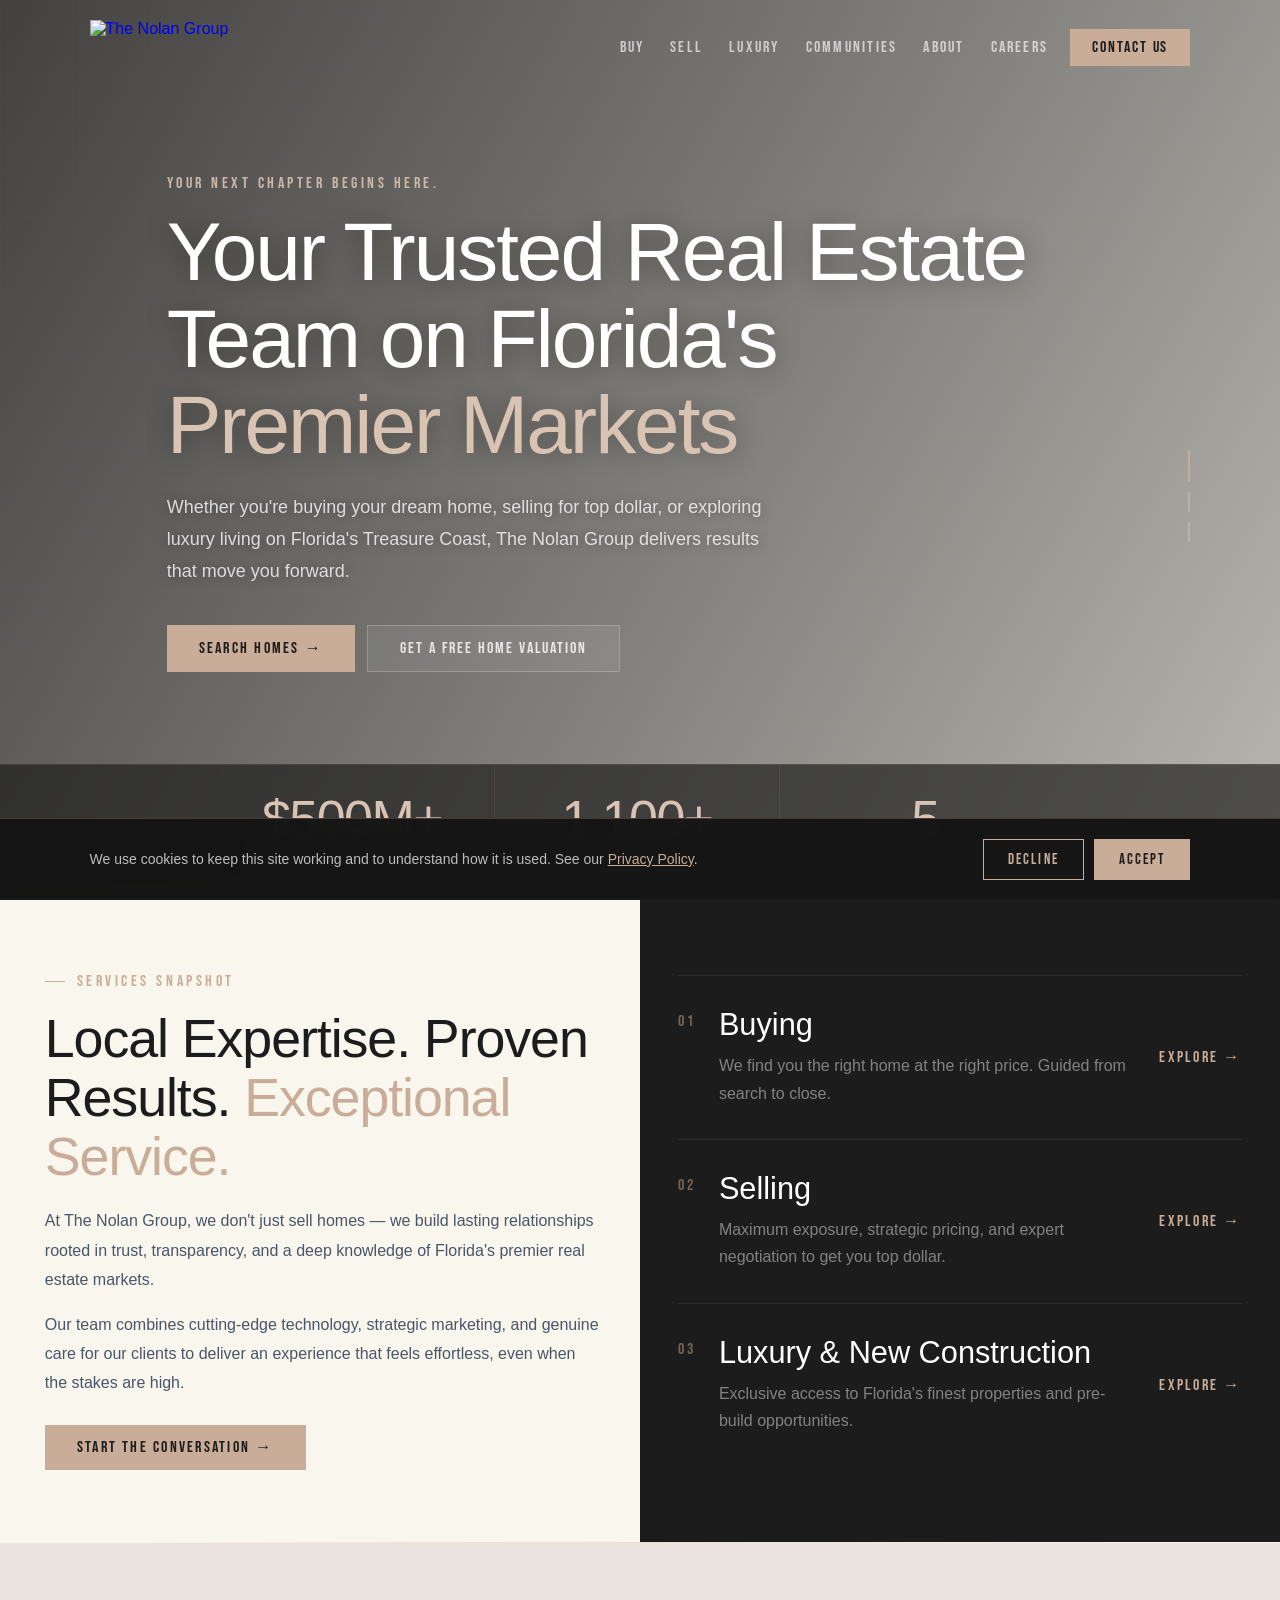
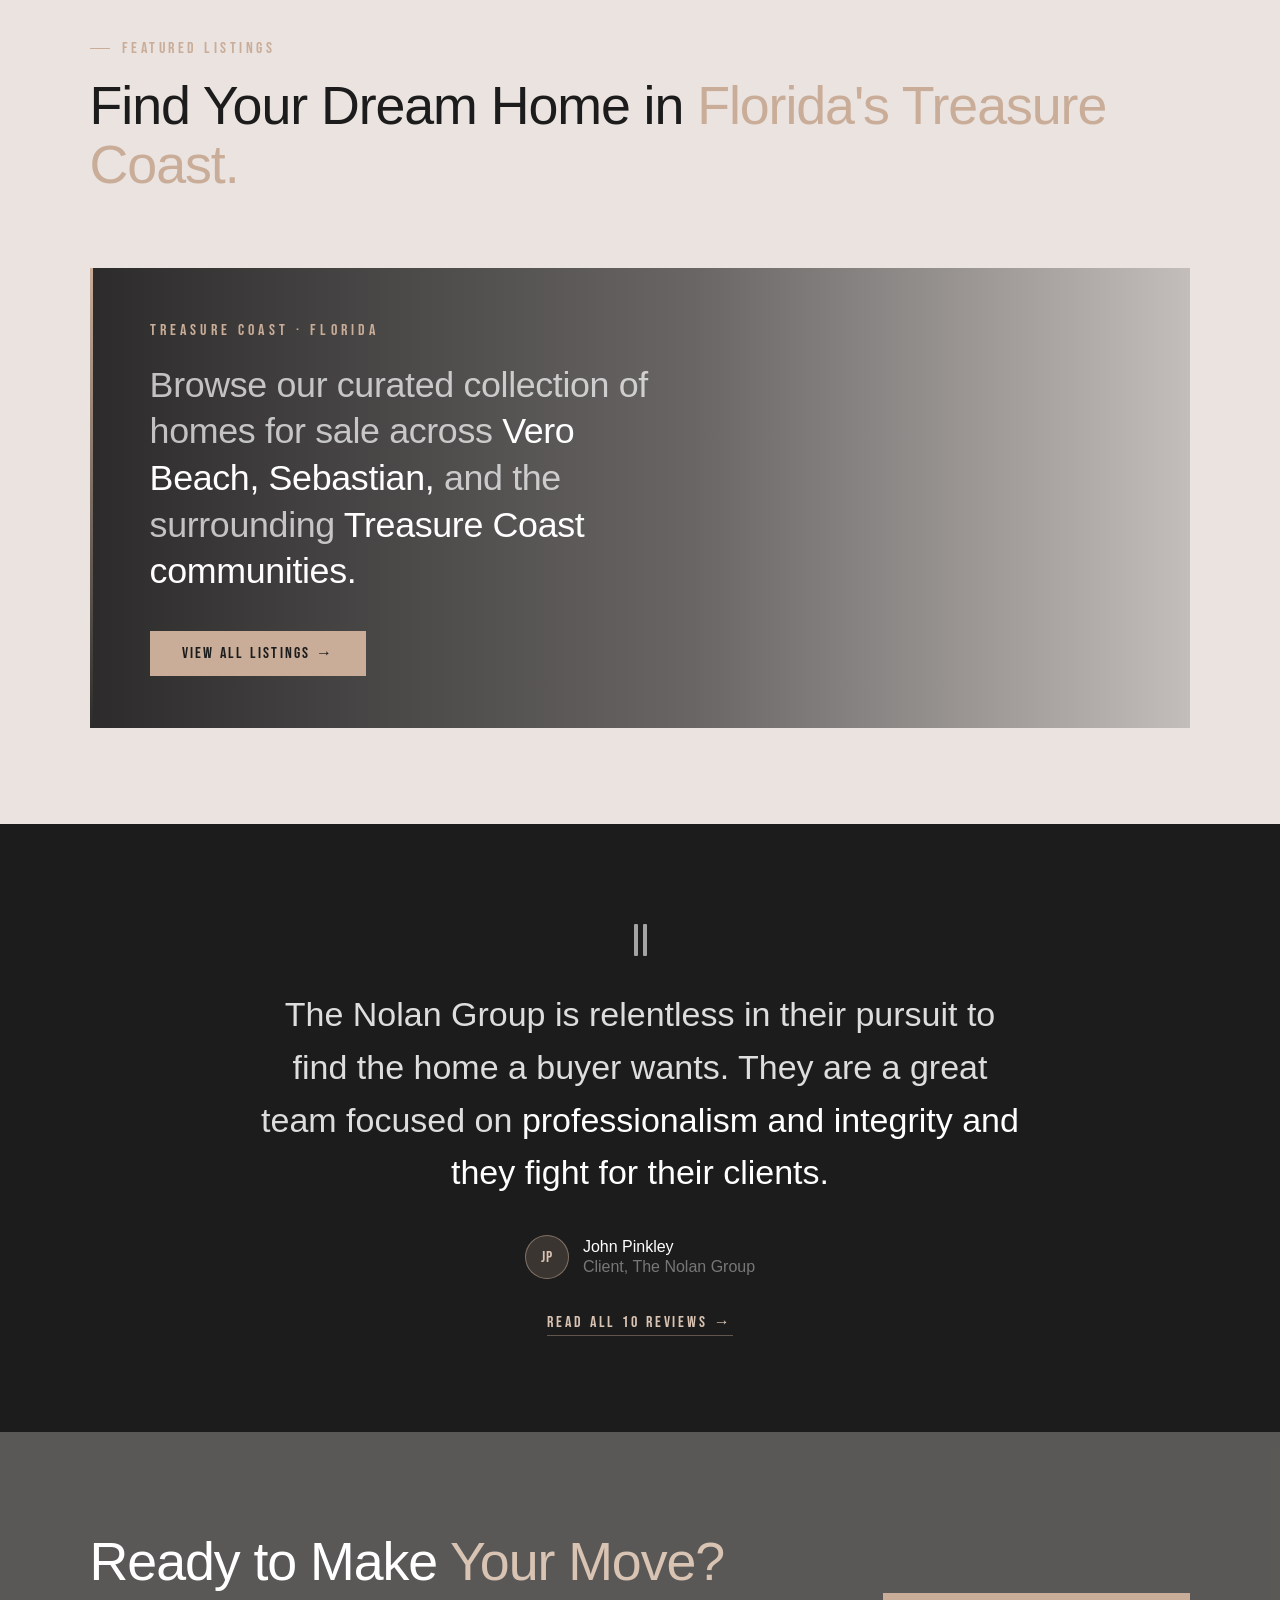
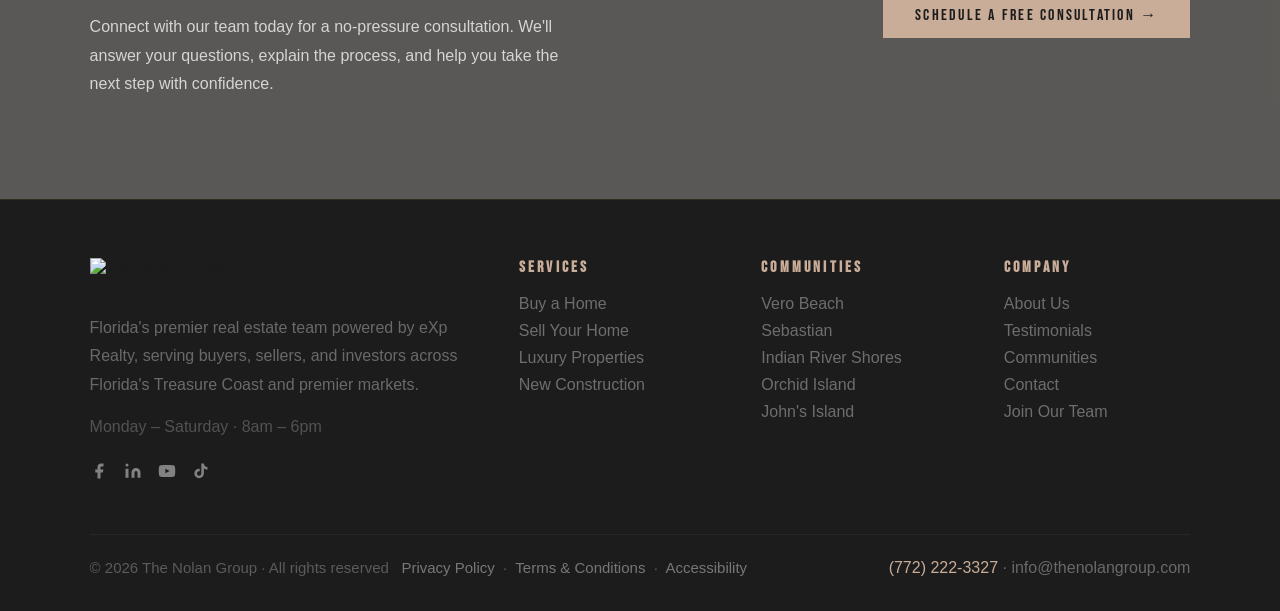
==== index.html @ f4502a7e "Fix website audit findings (TNG_Website_Audit_Fix_List) Implements 15 of the 21 rows in the TNG audi" ====
<!DOCTYPE html>
<html lang="en">
<head>
<meta charset="UTF-8">
<meta name="viewport" content="width=device-width, initial-scale=1.0">
<title>The Nolan Group — Florida's Premier Real Estate Team</title>
<link rel="preconnect" href="https://fonts.googleapis.com">
<link rel="preconnect" href="https://fonts.gstatic.com" crossorigin>
<link href="https://fonts.googleapis.com/css2?family=Bebas+Neue&display=swap" rel="stylesheet">
<style>
@font-face{font-family:'Aeonik Pro';src:url('AeonikPro-Light.woff2') format('woff2'),url('AeonikPro-Light.woff') format('woff');font-weight:300;font-style:normal;font-display:swap}
@font-face{font-family:'Aeonik Pro';src:url('AeonikPro-Regular.woff2') format('woff2'),url('AeonikPro-Regular.woff') format('woff');font-weight:400;font-style:normal;font-display:swap}
@font-face{font-family:'Aeonik Pro';src:url('AeonikPro-Medium.woff2') format('woff2'),url('AeonikPro-Medium.woff') format('woff');font-weight:500;font-style:normal;font-display:swap}
</style>
<style>
*,*::before,*::after{box-sizing:border-box;margin:0;padding:0}
:root{
  --navy:#1c1c1c;--navy-2:#252525;--navy-3:#2e2e2e;
  --gold:#c9ad98;--gold-lt:#d9c3b3;
  --cream:#eae3e0;--off:#f9f6ee;--gold-dark:#7a5c45;
  --mid:#4a5568;--light:#8a96a4;
  --line:rgba(13,27,42,0.09);
}
html{scroll-behavior:smooth}
body{font-family:'Aeonik Pro','Helvetica Neue',Arial,sans-serif;background:var(--off);color:var(--navy);overflow-x:hidden}
em{font-style:normal}

/* ── NAV ── */
nav{position:fixed;top:0;left:0;right:0;z-index:200;display:flex;align-items:center;background:transparent;padding:20px 7%;width:100%;transition:background .4s,backdrop-filter .4s}
nav.scrolled{background:rgba(28,28,28,0.85);backdrop-filter:blur(18px);-webkit-backdrop-filter:blur(18px);border-bottom:0.5px solid rgba(200,164,90,0.1)}
.n-logo{display:flex;align-items:center;margin-right:auto;text-decoration:none;flex-shrink:0}
.n-links{display:flex;gap:2px;margin-right:10px}
.n-links a{color:rgba(255,255,255,0.65);font-size:16px;text-decoration:none;padding:7px 12px;border-radius:0;transition:all .2s;white-space:nowrap;text-transform:uppercase;letter-spacing:.14em;font-family:'Bebas Neue',sans-serif}
.n-links a:hover{color:#fff;background:rgba(255,255,255,0.09)}
.n-btn{background:var(--gold);color:var(--navy);font-family:'Bebas Neue',sans-serif;font-size:16px;letter-spacing:.12em;padding:9px 22px;border-radius:0;text-decoration:none;white-space:nowrap;transition:all .2s}
.n-btn:hover{background:var(--gold-lt);transform:translateY(-1px);box-shadow:0 3px 12px rgba(201,173,152,0.2)}

/* ── HERO ── */
.hero{position:relative;height:100vh;min-height:720px;display:flex;flex-direction:column;justify-content:center;overflow:hidden;padding-bottom:150px}

/* slideshow layers */
.h-slide{position:absolute;inset:0;opacity:0;transition:opacity 1.6s ease;z-index:0}
.h-slide.active{opacity:1;z-index:1}
.h-slide-bg{position:absolute;inset:0;background-size:cover!important;background-position:center!important;transform:scale(1.06);transition:transform 8s ease}
.h-slide.active .h-slide-bg{transform:scale(1)}
.h-slide-overlay{position:absolute;inset:0;background:linear-gradient(120deg,rgba(20,20,20,0.80) 0%,rgba(20,20,20,0.52) 55%,rgba(20,20,20,0.28) 100%)}

/* slide counter */
.h-counter{
  position:absolute;right:7%;top:50%;transform:translateY(-50%);
  z-index:4;display:flex;flex-direction:column;gap:10px;align-items:center;
  animation:fadeUp .9s .6s ease both;
}
.h-counter-dot{width:2px;height:20px;background:rgba(255,255,255,0.2);border-radius:2px;transition:background .4s,height .4s}
.h-counter-dot.active{background:var(--gold);height:32px}

/* progress bar */
.h-progress{position:absolute;bottom:0;left:0;right:0;height:2px;z-index:4;background:rgba(255,255,255,0.06)}
.h-progress-fill{height:100%;background:var(--gold);width:0%;transition:width 6s linear}

.h-grid{position:absolute;inset:0;z-index:3;background-image:linear-gradient(rgba(200,164,90,0.02) 1px,transparent 1px),linear-gradient(90deg,rgba(200,164,90,0.02) 1px,transparent 1px);background-size:72px 72px;pointer-events:none}
.h-content{position:relative;z-index:4;padding:0 7%;max-width:1200px;width:100%;animation:fadeUp .9s ease both}
h1{font-family:'Aeonik Pro','Helvetica Neue',Arial,sans-serif;font-size:clamp(46px,6.5vw,82px);font-weight:300;line-height:1.06;color:#fff;letter-spacing:-.025em;margin-bottom:22px;text-shadow:0 2px 24px rgba(0,0,0,0.35)}
.h-sub{font-size:18px;font-weight:300;line-height:1.78;color:rgba(255,255,255,0.78);max-width:620px;margin-bottom:38px;text-shadow:0 1px 12px rgba(0,0,0,0.4)}
.h-btns{display:flex;gap:12px;flex-wrap:wrap}
.stats{
  position:absolute;bottom:0;left:0;right:0;z-index:4;
  display:flex;justify-content:center;
  background:rgba(28,28,28,0.68);backdrop-filter:blur(20px);-webkit-backdrop-filter:blur(20px);
  border-top:0.5px solid rgba(200,164,90,0.15);
  animation:fadeUp .9s .25s ease both;
}
.stats-inner{display:grid;grid-template-columns:repeat(3,1fr);max-width:860px;width:100%}
.stat{padding:28px 40px;border-right:0.5px solid rgba(200,164,90,0.1);text-align:center}
.stat:last-child{border-right:none}
.stat-n{font-family:'Aeonik Pro','Helvetica Neue',Arial,sans-serif;font-size:52px;font-weight:300;color:var(--gold-lt);line-height:1;margin-bottom:8px;letter-spacing:-.03em}
.stat-l{font-family:'Bebas Neue',sans-serif;font-size:16px;color:rgba(255,255,255,0.4);letter-spacing:.22em;text-transform:uppercase}
.scroll-hint{position:absolute;bottom:115px;left:7%;z-index:4;display:flex;flex-direction:column;align-items:center;gap:8px;animation:fadeUp .9s .5s ease both}
.scroll-hint span{font-size:16px;letter-spacing:.2em;text-transform:uppercase;color:rgba(255,255,255,0.3)}
.s-line{width:1px;height:34px;background:linear-gradient(to bottom,rgba(200,164,90,0.65),transparent);animation:sline 2s ease-in-out infinite}
@keyframes sline{0%,100%{opacity:.3;transform:scaleY(.8)}50%{opacity:1;transform:scaleY(1)}}

/* ── BUTTONS ── */
.btn-g{background:var(--gold);color:var(--navy);font-family:'Bebas Neue',sans-serif;font-size:16px;letter-spacing:.14em;padding:13px 32px;border-radius:0;text-decoration:none;transition:background .35s ease,transform .35s ease,box-shadow .35s ease;display:inline-flex;align-items:center;gap:8px}
.btn-g:hover{background:var(--gold-lt);transform:translateY(-2px);box-shadow:0 6px 20px rgba(201,173,152,0.22)}
.btn-o{background:rgba(255,255,255,0.07);color:rgba(255,255,255,0.82);font-family:'Bebas Neue',sans-serif;font-size:16px;letter-spacing:.12em;padding:13px 32px;border-radius:0;text-decoration:none;border:0.5px solid rgba(255,255,255,0.2);transition:background .35s ease,transform .35s ease,box-shadow .35s ease,border-color .35s ease}
.btn-o:hover{background:rgba(255,255,255,0.12);transform:translateY(-2px);box-shadow:0 4px 16px rgba(0,0,0,0.15);border-color:rgba(255,255,255,0.4)}
.btn-n{background:transparent;color:var(--mid);font-family:'Bebas Neue',sans-serif;font-size:16px;letter-spacing:.1em;padding:13px 28px;border-radius:0;text-decoration:none;border:0.5px solid rgba(13,27,42,0.18);transition:background .35s ease,transform .35s ease,box-shadow .35s ease,color .35s ease,border-color .35s ease}
.btn-n:hover{background:var(--navy);border-color:var(--navy);color:#fff;transform:translateY(-1px);box-shadow:0 4px 14px rgba(28,28,28,0.12)}

/* ── SECTION BASE ── */
section{padding:96px 7%}
.sec-ey{font-family:'Bebas Neue',sans-serif;font-size:16px;letter-spacing:.22em;text-transform:uppercase;color:var(--gold);margin-bottom:18px;display:flex;align-items:center;gap:12px}
.sec-ey::before{content:'';display:block;width:20px;height:1px;background:var(--gold)}
h2{font-family:'Aeonik Pro','Helvetica Neue',Arial,sans-serif;font-size:clamp(32px,4.2vw,56px);font-weight:300;line-height:1.1;color:var(--navy);letter-spacing:-.02em;margin-bottom:22px}
.w2{color:#fff!important}
.dg{height:1px;background:linear-gradient(to right,transparent,rgba(200,164,90,0.3),transparent);margin:0 7%}

/* ── VALUE PROP ── */
.vp{background:var(--off);padding:0;overflow:hidden}
.vp-wrap{max-width:1200px;margin:0 auto;display:grid;grid-template-columns:1fr 1fr;gap:0;align-items:stretch}
.vp-l{padding-right:80px}
.vp-l p{font-size:16px;line-height:1.82;color:var(--mid);margin-bottom:18px}

/* photo values panel */
.values-photo{position:relative;overflow:hidden;min-height:480px}
.values-photo-bg{position:absolute;inset:0;background:url('https://cdn.katalyst-crm.com/t1/cloudinary/55_pkknzk.jpg') center/cover no-repeat}

/* ── HORIZONTAL ACCORDION TABS ── */
.htabs{background:var(--navy);display:flex;flex-direction:column;height:100%}
.htab{border-bottom:0.5px solid rgba(255,255,255,0.08);display:flex;flex-direction:column;flex:1}
.htab:last-child{border-bottom:none}
.htab-header{
  display:flex;align-items:center;gap:18px;
  padding:0 36px;
  position:relative;
  flex:0 0 56px;height:56px;
  background:rgba(255,255,255,0.04);
  border-left:2px solid var(--gold);
}
.htab-num{font-family:'Aeonik Pro','Helvetica Neue',Arial,sans-serif;font-size:16px;font-weight:300;color:var(--gold);letter-spacing:.1em;min-width:22px}
.htab-label{font-family:'Aeonik Pro','Helvetica Neue',Arial,sans-serif;font-size:20px;font-weight:300;color:#fff;flex:1;line-height:1.1}
.htab-body{
  display:grid;grid-template-columns:1fr 1fr;
  flex:1;overflow:hidden;opacity:1;
  min-height:0;
}
.htab-img{position:relative;overflow:hidden;min-height:0}
.htab-img-bg{position:absolute;inset:0;background-size:cover!important;background-position:center!important;transition:transform .5s ease,filter .5s ease;filter:grayscale(100%)}
.htab:hover .htab-img-bg{transform:scale(1.04);filter:grayscale(0%)}
.htab-content{background:var(--navy-2);padding:24px 28px;display:flex;flex-direction:column;justify-content:center;overflow:hidden}
.htab-content p{font-size:16px;line-height:1.75;color:rgba(255,255,255,0.55)}


.svc{background:var(--navy)}
.svc-hd{max-width:1200px;margin:0 auto 48px;padding-top:96px;padding-left:0;padding-right:0}
.svc-tabs{max-width:1200px;margin:0 auto;display:grid;grid-template-columns:repeat(3,1fr);gap:1px;background:rgba(255,255,255,0.05)}
.svc-tab{background:var(--navy);border:none;cursor:pointer;padding:28px 36px;text-align:left;display:flex;align-items:center;gap:20px;position:relative;transition:background .25s}
.svc-tab::after{content:'';position:absolute;bottom:0;left:0;right:0;height:2px;background:var(--gold);transform:scaleX(0);transform-origin:left;transition:transform .35s ease}
.svc-tab.active{background:var(--navy-2)}
.svc-tab.active::after{transform:scaleX(1)}
.svc-tab:hover:not(.active){background:rgba(255,255,255,0.03)}
.svc-tab-n{font-family:'Aeonik Pro','Helvetica Neue',Arial,sans-serif;font-size:36px;font-weight:300;color:rgba(200,164,90,0.2);line-height:1;flex-shrink:0;transition:color .25s}
.svc-tab.active .svc-tab-n{color:rgba(200,164,90,0.55)}
.svc-tab-title{font-family:'Aeonik Pro','Helvetica Neue',Arial,sans-serif;font-size:18px;font-weight:300;color:rgba(255,255,255,0.45);line-height:1.2;transition:color .25s}
.svc-tab.active .svc-tab-title{color:#fff}
.svc-tab:hover:not(.active) .svc-tab-title{color:rgba(255,255,255,0.7)}
.svc-panels{max-width:1200px;margin:0 auto;padding-bottom:96px}
.svc-panel{display:none}
.svc-panel.active{display:grid;grid-template-columns:1fr 1fr}
.svc-panel-img{position:relative;min-height:480px;overflow:hidden}
.svc-img-bg{position:absolute;inset:0;background-size:cover!important;background-position:center!important;background-repeat:no-repeat!important}
.svc-img-bg::after{content:'';position:absolute;inset:0;background:rgba(28,28,28,0.35)}
.svc-panel-body{background:var(--navy-2);padding:60px 52px;display:flex;flex-direction:column;justify-content:center}
.svc-panel-body .sc-n{font-family:'Aeonik Pro','Helvetica Neue',Arial,sans-serif;font-size:72px;font-weight:300;color:rgba(200,164,90,0.08);line-height:1;margin-bottom:20px}
.svc-panel-body h3{font-family:'Aeonik Pro','Helvetica Neue',Arial,sans-serif;font-size:34px;font-weight:300;color:#fff;margin-bottom:18px;letter-spacing:-.01em}
.svc-panel-body p{font-size:16px;line-height:1.78;color:rgba(255,255,255,0.52);margin-bottom:36px;max-width:340px}
.sc-lnk{display:inline-flex;align-items:center;gap:8px;font-family:'Bebas Neue',sans-serif;font-size:16px;letter-spacing:.18em;text-transform:uppercase;color:var(--gold);text-decoration:none;transition:gap .2s}
.sc-lnk:hover{gap:13px;color:var(--gold-lt)}

/* ── LISTINGS ── */
.lst{background:var(--cream)}
.lst-wrap{max-width:1200px;margin:0 auto}
.lst-hd{display:flex;align-items:flex-end;justify-content:space-between;margin-bottom:52px;gap:40px}
.lst-hd p{font-size:16px;color:var(--mid);max-width:400px;line-height:1.75}
.lc-grid{display:grid;grid-template-columns:repeat(3,1fr);gap:20px}
.lc{background:#fff;border:0.5px solid rgba(13,27,42,0.07);overflow:hidden}
.lc-img{height:220px;position:relative;display:flex;align-items:center;justify-content:center}
.lc-bg{position:absolute;inset:0}
.lc-badge{position:absolute;top:14px;left:14px;background:var(--gold);color:var(--navy);font-family:'Bebas Neue',sans-serif;font-size:16px;letter-spacing:.14em;text-transform:uppercase;padding:5px 12px}
.lc-price{font-family:'Aeonik Pro','Helvetica Neue',Arial,sans-serif;font-size:30px;font-weight:400;color:rgba(255,255,255,0.9);z-index:1}
.lc-body{padding:22px}
.lc-body h4{font-size:16px;font-weight:500;color:var(--navy);margin-bottom:5px}
.lc-loc{font-family:'Bebas Neue',sans-serif;font-size:16px;color:var(--light);letter-spacing:.12em;text-transform:uppercase;margin-bottom:14px}
.lc-meta{display:flex;gap:18px;padding-top:14px;border-top:0.5px solid var(--line)}
.lc-meta span{font-size:16px;color:var(--mid)}
.lc-meta strong{display:block;font-size:16px;font-weight:500;color:var(--navy);margin-bottom:2px}

/* ── PROCESS ── */
.proc{background:var(--off)}
.proc-wrap{max-width:1200px;margin:0 auto;display:grid;grid-template-columns:1fr 1.2fr;gap:80px;align-items:start}
.proc-l p{font-size:16px;line-height:1.82;color:var(--mid);margin-bottom:18px}

/* ── ANIMATED STEPS ── */
.steps-visual{position:relative;padding:8px 0}
.sv-track{position:absolute;left:19px;top:28px;bottom:28px;width:2px;background:rgba(200,164,90,0.12);border-radius:2px;overflow:hidden}
.sv-line-fill{width:100%;height:0%;background:linear-gradient(to bottom,var(--gold),var(--gold-lt));border-radius:2px;transition:height 1.2s cubic-bezier(.4,0,.2,1)}
.sv-steps{display:flex;flex-direction:column;gap:0;position:relative;z-index:1}

.sv-step{display:flex;gap:20px;padding:10px 0;opacity:0;transform:translateX(20px);transition:opacity .5s ease,transform .5s ease}
.sv-step.visible{opacity:1;transform:translateX(0)}

.sv-node{position:relative;flex-shrink:0;width:40px;height:40px;display:flex;align-items:center;justify-content:center;margin-top:4px}
.sv-node-ring{position:absolute;inset:0;border-radius:50%;border:1px solid rgba(200,164,90,0.25);transition:border-color .4s,transform .4s}
.sv-step.visible .sv-node-ring{border-color:rgba(200,164,90,0.7);transform:scale(1.08)}
.sv-node-dot{position:absolute;inset:6px;border-radius:50%;background:var(--off);border:1px solid rgba(200,164,90,0.2);transition:background .4s,border-color .4s}
.sv-step.visible .sv-node-dot{background:var(--gold);border-color:var(--gold)}
.sv-node-num{position:relative;z-index:1;font-family:'Bebas Neue',sans-serif;font-size:16px;letter-spacing:.06em;color:var(--mid);transition:color .4s}
.sv-step.visible .sv-node-num{color:#fff}

.sv-card{flex:1;background:#fff;border:0.5px solid var(--line);padding:20px 22px;display:flex;gap:16px;align-items:flex-start;transition:border-color .4s,box-shadow .4s;margin-bottom:10px}
.sv-step.visible .sv-card{border-color:rgba(200,164,90,0.3);box-shadow:0 2px 20px rgba(200,164,90,0.08)}
.sv-icon{flex-shrink:0;margin-top:2px;opacity:0.4;transition:opacity .4s}
.sv-step.visible .sv-icon{opacity:1}
.sv-card-body h4{font-family:'Bebas Neue',sans-serif;font-size:16px;letter-spacing:.1em;color:var(--navy);margin-bottom:6px}
.sv-card-body p{font-size:16px;line-height:1.68;color:var(--mid)}

/* ── SELL SECTION ── */
.sell{background:var(--navy);padding:0;overflow:hidden}
.sell-header{padding:80px 7% 56px;max-width:1200px;margin:0 auto;display:grid;grid-template-columns:1fr 1fr;gap:60px;align-items:end}

/* single image with 5 column overlays */
.sell-panels{
  position:relative;
  height:560px;
  display:grid;
  grid-template-columns:repeat(5,1fr);
}
/* shared background image under all columns */
.sell-bg-img{
  position:absolute;inset:0;
  background:url('https://cdn.katalyst-crm.com/t1/cloudinary/ffd_ci9bug.png') center/cover no-repeat;
  z-index:0;
}
/* vertical dividers between columns */
.sell-panel{
  position:relative;z-index:1;
  border-right:0.5px solid rgba(255,255,255,0.1);
  transition:background .4s;
  cursor:default;
  display:flex;flex-direction:column;justify-content:flex-end;
  padding:36px 28px;
  overflow:hidden;
}
.sell-panel:last-child{border-right:none}
/* dark scrim per column — darkens on hover */
.sell-panel::before{
  content:'';position:absolute;inset:0;
  background:linear-gradient(to top,rgba(18,18,18,0.85) 0%,rgba(18,18,18,0.2) 60%,rgba(18,18,18,0.05) 100%);
  transition:background .4s;z-index:0;
}
.sell-panel:hover::before{
  background:linear-gradient(to top,rgba(18,18,18,0.96) 0%,rgba(18,18,18,0.55) 60%,rgba(18,18,18,0.12) 100%);
}
/* gold bottom line on hover */
.sell-panel::after{
  content:'';position:absolute;bottom:0;left:0;right:0;height:2px;
  background:var(--gold);transform:scaleX(0);transform-origin:left;
  transition:transform .4s ease;z-index:2;
}
.sell-panel:hover::after{transform:scaleX(1)}

.sell-panel-index{display:none}

.sell-panel-body{position:relative;z-index:1}
.sell-panel-num{
  font-family:'Bebas Neue',sans-serif;
  font-size:clamp(56px,7vw,96px);font-weight:400;letter-spacing:0;
  color:rgba(255,255,255,0.1);line-height:1;
  margin-bottom:10px;
  transition:color .35s;
}
.sell-panel:hover .sell-panel-num{color:rgba(200,164,90,0.25)}
.sell-panel-title{
  font-family:'Bebas Neue',sans-serif;
  font-size:clamp(17px,1.6vw,22px);font-weight:400;color:#fff;letter-spacing:.02em;
  line-height:1.15;margin-bottom:0;
  transition:margin .35s;
  text-shadow:0 1px 12px rgba(0,0,0,0.5);
}
.sell-panel:hover .sell-panel-title{margin-bottom:13px}
.sell-panel-desc{
  font-size:16px;line-height:1.65;color:rgba(255,255,255,0.72);letter-spacing:0;
  max-height:0;overflow:hidden;opacity:0;
  transition:max-height .4s ease,opacity .3s ease .08s;
  text-shadow:0 1px 8px rgba(0,0,0,0.4);
}
.sell-panel:hover .sell-panel-desc{max-height:80px;opacity:1}

.sell-valuation{background:var(--gold);padding:56px 7%;display:flex;align-items:center;justify-content:space-between;gap:48px;flex-wrap:wrap;max-width:100%;margin:0}

/* ── LUXURY ── */
.lux{background:var(--cream)}
.lux-wrap{max-width:1200px;margin:0 auto;display:grid;grid-template-columns:1fr 1fr;gap:80px;align-items:center}
.lux-r{padding:46px 42px;background:var(--navy);position:relative;overflow:hidden}
.lux-r::before{content:'';position:absolute;bottom:-60px;right:-60px;width:200px;height:200px;border-radius:50%;border:1px solid rgba(200,164,90,0.09)}
.lux-r h3{font-family:'Aeonik Pro','Helvetica Neue',Arial,sans-serif;font-size:25px;font-weight:300;color:#fff;line-height:1.35;margin-bottom:14px}
.lux-r p{font-size:16px;line-height:1.78;color:rgba(255,255,255,0.48)}

/* ── NEW CONSTRUCTION ── */
.nc{background:var(--navy)}
.nc-wrap{max-width:1200px;margin:0 auto}
.nc-hd{display:grid;grid-template-columns:1fr 1fr;gap:72px;margin-bottom:56px}
.nc-hd p{font-size:16px;line-height:1.82;color:rgba(255,255,255,0.48);align-self:end}
.nc-alert{border:0.5px solid rgba(200,164,90,0.2);padding:34px 38px;position:relative}
.nc-alert::before{content:'◆';position:absolute;top:-10px;left:38px;background:var(--navy);padding:0 10px;color:var(--gold);font-size:16px}
.nc-alert h4{font-family:'Aeonik Pro','Helvetica Neue',Arial,sans-serif;font-size:22px;font-weight:400;color:#fff;margin-bottom:12px}
.nc-alert p{font-size:16px;line-height:1.78;color:rgba(255,255,255,0.48)}

/* ── COMMUNITIES CAROUSEL ── */
.comm{background:var(--cream);padding:96px 0 80px}
.comm-wrap{max-width:1200px;margin:0 auto;padding:0 7%;margin-bottom:52px}
.comm-hd{display:grid;grid-template-columns:1fr 1fr;gap:60px;margin-bottom:0}
.comm-hd p{font-size:16px;line-height:1.82;color:var(--mid);align-self:end}
.comm-carousel-wrap{position:relative;overflow:hidden;padding:0 7%}
.comm-track{display:flex;flex-direction:row;gap:16px;transition:transform .5s cubic-bezier(.4,0,.2,1);will-change:transform}
.comm-card{flex:0 0 calc(50% - 8px);height:140px;overflow:hidden;cursor:pointer;background:#fff;border:0.5px solid rgba(13,27,42,0.07);transition:box-shadow .3s,transform .3s;position:relative;display:grid;grid-template-columns:220px 1fr}
.comm-card:hover{box-shadow:0 6px 32px rgba(13,27,42,0.12);transform:translateY(-3px)}
.comm-card-bg{width:280px;height:100%;flex-shrink:0;position:relative;overflow:hidden}
.comm-card-bg-img{position:absolute;inset:0;background-size:cover!important;background-position:center!important;transition:transform .5s ease}
.comm-card:hover .comm-card-bg-img{transform:scale(1.07)}
.comm-card-body{padding:24px 32px;display:flex;align-items:center;justify-content:space-between;gap:24px;border-left:0.5px solid rgba(13,27,42,0.06)}
.comm-card-meta{flex:1}
.comm-card-num{font-family:'Bebas Neue',sans-serif;font-size:16px;letter-spacing:.2em;color:var(--gold);display:block;margin-bottom:7px}
.comm-card-title{font-family:'Aeonik Pro','Helvetica Neue',Arial,sans-serif;font-size:21px;font-weight:300;color:var(--navy);line-height:1.15;margin-bottom:7px}
.comm-card-desc{font-size:16px;line-height:1.65;color:var(--mid);max-width:460px}
.comm-card-lnk{font-family:'Bebas Neue',sans-serif;font-size:16px;letter-spacing:.18em;text-transform:uppercase;color:var(--navy);text-decoration:none;display:flex;align-items:center;gap:8px;flex-shrink:0;border:0.5px solid rgba(13,27,42,0.18);padding:10px 20px;transition:all .25s;white-space:nowrap}
.comm-card-lnk:hover{background:var(--gold);border-color:var(--gold);color:var(--navy)}
.comm-card::before{content:'';position:absolute;left:0;top:0;bottom:0;width:3px;background:var(--gold);transform:scaleY(0);transform-origin:bottom;transition:transform .35s ease}
.comm-card:hover::before{transform:scaleY(1)}
.comm-nav{display:flex;justify-content:center;gap:12px;margin-top:36px}
.comm-btn{width:44px;height:44px;border-radius:50%;border:0.5px solid rgba(13,27,42,0.18);background:#fff;cursor:pointer;display:flex;align-items:center;justify-content:center;transition:all .2s}
.comm-btn:hover{background:var(--navy);border-color:var(--navy)}
.comm-btn:hover svg path{stroke:#fff}
.comm-btn svg path{stroke:var(--navy);transition:stroke .2s}


/* ── ABOUT / VALUES ── */
.vals{background:var(--cream)}
.vals-wrap{max-width:1200px;margin:0 auto;display:grid;grid-template-columns:1fr 1fr;gap:80px;align-items:start}
.val-list{display:flex;flex-direction:column}
.vi{padding:21px 0;border-bottom:0.5px solid var(--line);display:flex;gap:17px}
.v-dot{width:5px;height:5px;border-radius:50%;background:var(--gold);margin-top:10px;flex-shrink:0}
.vi h4{font-family:'Bebas Neue',sans-serif;font-size:16px;letter-spacing:.08em;color:var(--navy);margin-bottom:6px}
.vi p{font-size:16px;line-height:1.68;color:var(--mid)}
.vals-r{padding-top:52px}
.exp-card{position:relative;overflow:hidden;margin-bottom:20px;min-height:220px;display:flex;align-items:flex-end}
.exp-card-bg{position:absolute;inset:0;background:url('https://cdn.katalyst-crm.com/t1/cloudinary/55_pkknzk.jpg') center/cover no-repeat}
.exp-card-overlay{position:absolute;inset:0;background:linear-gradient(160deg,rgba(28,28,28,0.88) 0%,rgba(28,28,28,0.7) 60%,rgba(28,28,28,0.5) 100%)}
.exp-card-content{position:relative;z-index:2;padding:36px 38px}
.exp-card h3{font-family:'Aeonik Pro','Helvetica Neue',Arial,sans-serif;font-size:18px;font-weight:300;color:#fff;line-height:1.55}
.exp-card p{font-size:16px;line-height:1.78;color:rgba(255,255,255,0.48)}

/* ── TESTIMONIALS ── */
.testi{background:var(--navy);padding:100px 7%;overflow:hidden}
.testi-wrap{max-width:1200px;margin:0 auto}
.testi-top{display:grid;grid-template-columns:1fr 1fr;gap:80px;align-items:end;margin-bottom:72px}
.testi-top-l .sec-ey{color:var(--gold)}
.testi-top-r p{font-size:16px;line-height:1.82;color:rgba(255,255,255,0.45)}

/* slide carousel */
.testi-carousel{position:relative;overflow:hidden}
.testi-slides{display:flex;transition:transform .55s cubic-bezier(.4,0,.2,1)}
.testi-slide{flex:0 0 100%;opacity:0.3;transition:opacity .55s ease}
.testi-slide.active{opacity:1}

/* featured panel */
.testi-featured{position:relative;padding:64px 72px;background:rgba(255,255,255,0.03);border:0.5px solid rgba(200,164,90,0.12)}
.testi-featured::before{
  content:'\201C';
  font-family:'Aeonik Pro','Helvetica Neue',Arial,sans-serif;
  font-size:160px;font-weight:300;line-height:0.7;
  color:var(--gold);opacity:0.15;
  position:absolute;top:40px;left:48px;pointer-events:none;
}
.testi-featured::after{content:'';position:absolute;left:0;top:0;bottom:0;width:3px;background:linear-gradient(to bottom,var(--gold),transparent)}
.testi-featured-quote{font-family:'Aeonik Pro','Helvetica Neue',Arial,sans-serif;font-size:clamp(18px,2.2vw,26px);font-weight:300;color:rgba(255,255,255,0.88);line-height:1.6;margin-bottom:40px;position:relative;z-index:1}
.testi-featured-author{display:flex;align-items:center;gap:16px;position:relative;z-index:1}
.testi-featured-av{width:48px;height:48px;border-radius:50%;background:linear-gradient(135deg,var(--navy-2),var(--navy-3));border:1px solid rgba(200,164,90,0.3);display:flex;align-items:center;justify-content:center;font-family:'Bebas Neue',sans-serif;font-size:16px;color:var(--gold-lt);flex-shrink:0}
.testi-featured-name{font-family:'Aeonik Pro','Helvetica Neue',Arial,sans-serif;font-size:16px;font-weight:500;color:#fff}
.testi-featured-stars{color:var(--gold);font-size:16px;letter-spacing:3px;margin-top:2px}

/* nav */
.tc-nav{display:flex;align-items:center;justify-content:space-between;margin-top:40px}
.tc-nav-arrows{display:flex;gap:12px}
.tc-btn{width:44px;height:44px;border-radius:50%;border:0.5px solid rgba(200,164,90,0.25);background:transparent;cursor:pointer;display:flex;align-items:center;justify-content:center;transition:all .2s;flex-shrink:0}
.tc-btn:hover{background:var(--gold);border-color:var(--gold)}
.tc-btn:hover svg path{stroke:var(--navy)}
.tc-btn svg path{stroke:rgba(255,255,255,0.6);transition:stroke .2s}
.tc-counter{font-family:'Bebas Neue',sans-serif;font-size:16px;letter-spacing:.12em;color:rgba(255,255,255,0.3)}
.tc-counter span{color:var(--gold)}

/* CTA strip */
.testi-cta{margin-top:64px;display:flex;align-items:center;justify-content:space-between;gap:40px;padding-top:52px;border-top:0.5px solid rgba(200,164,90,0.12);flex-wrap:wrap}

/* ── CONTACT ── */
.contact-sec{background:var(--off)}
.contact-wrap{max-width:1200px;margin:0 auto;display:grid;grid-template-columns:1fr 1fr;gap:80px;align-items:start}
.contact-l p{font-size:16px;line-height:1.82;color:var(--mid);margin-bottom:28px}
.c-detail{display:flex;gap:16px;padding:17px 0;border-bottom:0.5px solid var(--line)}
.c-det-lbl{font-family:'Bebas Neue',sans-serif;font-size:16px;letter-spacing:.16em;text-transform:uppercase;color:var(--gold);min-width:76px;padding-top:2px}
.c-det-val{font-size:16px;color:var(--navy);line-height:1.6}
.c-form{background:var(--cream);padding:44px;border:0.5px solid var(--line)}
.c-form h3{font-family:'Aeonik Pro','Helvetica Neue',Arial,sans-serif;font-size:26px;font-weight:300;color:var(--navy);margin-bottom:8px}
.c-form .sp{font-size:16px;color:var(--mid);margin-bottom:28px;line-height:1.6}
.f-row{display:grid;grid-template-columns:1fr 1fr;gap:14px;margin-bottom:14px}
.fg{display:flex;flex-direction:column;gap:6px;margin-bottom:14px}
.fg label{font-family:'Bebas Neue',sans-serif;font-size:16px;letter-spacing:.14em;text-transform:uppercase;color:var(--mid)}
.fg input,.fg select,.fg textarea{background:#fff;border:0.5px solid rgba(13,27,42,0.13);padding:11px 14px;font-size:16px;font-family:'Aeonik Pro','Helvetica Neue',Arial,sans-serif;color:var(--navy);outline:none;transition:border-color .2s;width:100%;resize:none;appearance:none}
.fg input:focus,.fg select:focus,.fg textarea:focus{border-color:var(--gold)}
.f-row .fg{margin-bottom:0}
.f-btn{width:100%;background:var(--gold);color:var(--navy);font-family:'Bebas Neue',sans-serif;font-size:16px;letter-spacing:.1em;padding:14px;border:none;cursor:pointer;transition:background .2s}
.f-btn:hover{background:var(--gold-lt);box-shadow:0 4px 14px rgba(201,173,152,0.2)}

/* ── JOIN TEAM ── */
.join{background:var(--navy);padding:80px 7%}
.join-wrap{max-width:860px;margin:0 auto;text-align:center}
.join-intro{font-size:16px;line-height:1.82;color:rgba(255,255,255,0.5);max-width:640px;margin:0 auto 52px}
.why-grid{display:grid;grid-template-columns:repeat(5,1fr);gap:1px;background:rgba(255,255,255,0.06);margin-bottom:52px}
.why{background:var(--navy);padding:28px 20px;text-align:center;transition:background .2s}
.why:hover{background:var(--navy-2)}
.why-ico{color:var(--gold);font-size:16px;margin-bottom:13px;display:flex;justify-content:center}
.why h4{font-family:'Bebas Neue',sans-serif;font-size:16px;letter-spacing:.1em;color:#fff;margin-bottom:8px;line-height:1.3}
.why p{font-size:16px;line-height:1.6;color:rgba(255,255,255,0.4)}
.team-q{padding:36px 44px;background:rgba(255,255,255,0.04);border:0.5px solid rgba(200,164,90,0.15);border-radius:0;position:relative;overflow:hidden;margin-bottom:40px}
.team-q::before{content:'';position:absolute;top:0;left:0;right:0;height:2px;background:var(--gold)}
.team-q blockquote{font-family:'Aeonik Pro','Helvetica Neue',Arial,sans-serif;font-size:16px;font-weight:300;color:rgba(255,255,255,0.7);line-height:1.7;margin-bottom:14px}
.team-q cite{font-family:'Bebas Neue',sans-serif;font-size:16px;color:var(--gold);letter-spacing:.1em}

/* ── CTA BANNER ── */
.cta-ban{position:relative;padding:100px 7%;overflow:hidden}
.cta-ban video{position:absolute;inset:0;width:100%;height:100%;object-fit:cover;z-index:0}
.cta-ban::before{content:'';position:absolute;inset:0;background:rgba(28,28,28,0.72);z-index:1}
.cta-in{max-width:1200px;margin:0 auto;display:flex;align-items:center;justify-content:space-between;gap:60px;position:relative;z-index:2;flex-wrap:wrap}
.cta-r{flex-shrink:0;display:flex;flex-direction:column;gap:12px;align-items:flex-end}

/* ── FOOTER ── */
footer{background:var(--navy);border-top:0.5px solid rgba(200,164,90,0.13);padding:58px 7% 34px}
.ft{max-width:1200px;margin:0 auto}
.ft-top{display:grid;grid-template-columns:2fr 1fr 1fr 1fr;gap:56px;margin-bottom:50px}
.ft-brand h3{font-family:'Aeonik Pro','Helvetica Neue',Arial,sans-serif;font-size:22px;font-weight:400;color:#fff;margin-bottom:12px}
.ft-brand p{font-size:16px;line-height:1.78;color:rgba(255,255,255,0.34)}
.ft-col h5{font-family:'Bebas Neue',sans-serif;font-size:16px;letter-spacing:.2em;text-transform:uppercase;color:var(--gold);margin-bottom:18px}
.ft-col a{display:block;font-size:16px;color:rgba(255,255,255,0.36);text-decoration:none;margin-bottom:9px;transition:color .2s}
.ft-col a:hover{color:rgba(255,255,255,0.8)}
.ft-bot{border-top:0.5px solid rgba(255,255,255,0.05);padding-top:24px;display:flex;justify-content:space-between;align-items:center}
.ft-bot p{font-size:15px;color:rgba(255,255,255,0.28)}
.ft-contact{font-size:16px;color:rgba(255,255,255,0.34)}
.ft-contact strong{color:var(--gold);font-weight:400}

/* ── REVEAL ANIMATION ── */
.r{opacity:0;transform:translateY(24px);transition:opacity .7s ease,transform .7s ease}
.r.v{opacity:1;transform:translateY(0)}
.d1{transition-delay:.1s}.d2{transition-delay:.2s}.d3{transition-delay:.3s}
.stars{color:var(--gold);font-size:16px;letter-spacing:3px;margin-bottom:4px}
@keyframes fadeUp{from{opacity:0;transform:translateY(22px)}to{opacity:1;transform:translateY(0)}}

/* gold on light backgrounds — use darker shade */
.c-section .sec-ey,
section[style*="background:var(--cream)"] .sec-ey,
section[style*="background:var(--off)"] .sec-ey,
section[style*="background:#fff"] .sec-ey,
section[style*="background:var(--cream)"] .sec-ey,
.nc-benefits .sec-ey,
.c-header-l .sec-ey,
.contact-right .sec-ey,
.vals-wrap .sec-ey { color: var(--gold-dark) !important; }

/* inline gold text on light backgrounds */
.c-section h2 span[style*="color:var(--gold)"],
.contact-right h1 span[style*="color:var(--gold)"],
.c-section p[style*="color:var(--gold)"],
section[style*="background:var(--cream)"] span[style*="color:var(--gold)"],
section[style*="background:var(--cream)"] [style*="color:var(--gold)"],
.why-grid .why-ico,
.nc-benefits-title span[style*="color:var(--gold)"] { color: var(--gold-dark) !important; }

/* ── GLOBAL HOVER ENHANCEMENTS ── */
/* Nav links */
.n-links a{transition:color .25s ease,background .25s ease}

/* Footer links */
.ft-col a{transition:color .25s ease,padding-left .2s ease}
.ft-col a:hover{color:rgba(255,255,255,0.8)!important;padding-left:4px}

/* Listing cards */
.lc{transition:transform .35s ease,box-shadow .35s ease}
.lc:hover{transform:translateY(-6px);box-shadow:0 16px 40px rgba(0,0,0,0.18)}
.lc .lc-bg{transition:transform .6s ease}
.lc:hover .lc-bg{transform:scale(1.04)}

/* Stat numbers */
.stat{transition:transform .3s ease}
.stat:hover{transform:translateY(-3px)}

/* Accordion items */
.nc-acc-header{transition:color .25s ease}

/* Core values grid */
[style*="Integrity"],[style*="Client-Centered"]{transition:background .3s ease}

/* Why boxes */
.why{position:relative}

/* community nav buttons */
.c-btn{transition:background .3s ease,border-color .3s ease,transform .2s ease}
.c-btn:hover{transform:scale(1.08)}

/* Testimonial cards already have hover — ensure smooth */
.t-card{will-change:transform}

/* Section eyebrow */
.sec-ey{transition:letter-spacing .3s ease}

/* ═══════════════════════════════════════
   GLOBAL MOBILE RESPONSIVE — ALL PAGES
   ═══════════════════════════════════════ */
@media (max-width: 768px) {

  /* ── NAV ── */
  nav { padding: 14px 5%; }
  .n-links { display: none; }
  .n-logo img { height: 40px !important; }

  /* ── HERO / PAGE HERO ── */
  .pg-hero { padding: 120px 5% 60px; min-height: 360px; }
  .pg-hero-content h1 { font-size: clamp(28px, 7vw, 42px) !important; }
  .pg-hero-content p { font-size: 15px !important; }
  .hero { padding-bottom: 320px; }
  .h-content { padding: 0 5%; }
  .h-content h1 { font-size: clamp(30px, 8vw, 48px) !important; line-height: 1.15; }
  .h-sub { font-size: 15px !important; }
  .h-btns { flex-direction: column; gap: 10px; }
  .h-btns a { width: 100%; text-align: center; justify-content: center; }

  /* ── STATS BAR ── */
  .stats-inner { flex-direction: column; gap: 24px; padding: 32px 5%; }
  .stat { border: none !important; padding: 0 !important; text-align: center; }
  .stat-n { font-size: 36px !important; }

  /* ── SECTION PADDING ── */
  section { padding-left: 5% !important; padding-right: 5% !important; }
  .testi-wrap, .nc-wrap, .lst-wrap, .vals-wrap, .join-wrap,
  .ft, .cta-in, .contact-wrap { padding-left: 0 !important; padding-right: 0 !important; }

  /* ── 2-COL GRIDS → STACK ── */
  .vals-wrap, .nc-hd, .nc-benefits-wrap, .sell-header,
  .contact-split, .testi-top, .comm-hd,
  [style*="grid-template-columns:1fr 1fr"],
  [style*="grid-template-columns:1fr 2fr"],
  [style*="grid-template-columns:2fr 1fr"] {
    grid-template-columns: 1fr !important;
    display: block !important;
  }

  /* ── 3-COL GRIDS → STACK ── */
  .t-grid, .why-grid, .lc-grid,
  [style*="grid-template-columns:repeat(3"],
  [style*="grid-template-columns:repeat(5"] {
    grid-template-columns: 1fr !important;
  }

  /* ── FOOTER ── */
  .ft-top { grid-template-columns: 1fr !important; gap: 32px; }

  /* ── CTA BANNER ── */
  .cta-in { flex-direction: column; gap: 24px; }
  .cta-r { align-items: flex-start !important; }

  /* ── TESTIMONIALS ── */
  .t-card { min-height: auto !important; }

  /* ── COMMUNITIES CAROUSEL ── */
  .c-carousel { padding: 0 3%; }
  .c-card { flex: 0 0 85% !important; height: 460px !important; }
  .c-nav { padding: 24px 5% 0; }
  .c-header { grid-template-columns: 1fr !important; gap: 20px; margin-bottom: 36px; padding: 0 5%; }

  /* ── LUXURY / BUY listing cards ── */
  .lc { min-width: 0 !important; }
  .lc-img { height: 220px !important; }

  /* ── NC BENEFITS ── */
  .nc-benefits-wrap { flex-direction: column !important; }
  .nc-benefits-title { position: static !important; margin-bottom: 32px; }

  /* ── CONTACT SPLIT ── */
  .contact-split { grid-template-columns: 1fr !important; min-height: auto !important; }
  .contact-img { height: 280px !important; position: relative; }
  .contact-right { padding: 40px 5% !important; }
  .contact-top { grid-template-columns: 1fr !important; display: block !important; }
  .contact-cols { grid-template-columns: 1fr !important; gap: 32px; }

  /* ── SELL PANELS ── */
  .sell-panels { grid-template-columns: 1fr !important; }
  .sell-panel { min-height: 160px !important; }
  .sell-header { max-width: 100% !important; padding: 60px 5% 40px !important; }

  /* ── NEW CONSTRUCTION ── */
  .nc-wrap { padding: 60px 5% !important; }
  .nc-alert { padding: 40px 28px !important; }
  .nc-alert-content { text-align: center; }

  /* ── ABOUT / EXP CARD ── */
  .vals-r { padding-top: 0 !important; }
  .exp-card { min-height: 260px !important; }

  /* ── TEAM CARD (Christopher Nolan) ── */
  [style*="grid-template-columns:1fr 1fr"] > div:first-child { min-height: 300px !important; }

  /* ── JOIN WHY GRID ── */
  .why { padding: 32px 24px !important; }

  /* ── SELL VALUATION STRIP ── */
  .sell-valuation [style*="display:flex"] { flex-direction: column !important; gap: 20px !important; }
  .sell-valuation a { width: 100% !important; text-align: center !important; justify-content: center !important; }

  /* ── GENERAL FLEX → COLUMN ── */
  .testi-cta, [style*="display:flex;align-items:center;justify-content:space-between"] {
    flex-direction: column !important;
    gap: 20px !important;
    align-items: flex-start !important;
  }

  /* ── TYPOGRAPHY SCALE DOWN ── */
  h1 { font-size: clamp(28px, 7vw, 44px) !important; }
  h2 { font-size: clamp(24px, 6vw, 36px) !important; }
  h3 { font-size: clamp(20px, 5vw, 28px) !important; }

  /* ── BUTTONS FULL WIDTH ON MOBILE ── */
  .btn-g, .btn-o, .btn-n { display: block !important; text-align: center !important; width: 100% !important; box-sizing: border-box !important; }

  /* prevent horizontal overflow */
  body { overflow-x: hidden !important; }
  img, video { max-width: 100% !important; }
}

@media (max-width: 480px) {
  .n-logo img { height: 34px !important; }
  .pg-hero { padding: 100px 5% 48px; }
  .c-card { flex: 0 0 92% !important; height: 400px !important; }
  .contact-img { height: 220px !important; }
}

/* ── HAMBURGER MENU ── */
.hamburger{display:none;flex-direction:column;gap:5px;cursor:pointer;padding:4px;z-index:300;background:none;border:none}
.hamburger span{display:block;width:24px;height:1.5px;background:#fff;transition:all .3s ease;transform-origin:center}
.hamburger.open span:nth-child(1){transform:translateY(6.5px) rotate(45deg)}
.hamburger.open span:nth-child(2){opacity:0;transform:scaleX(0)}
.hamburger.open span:nth-child(3){transform:translateY(-6.5px) rotate(-45deg)}
.mobile-menu{display:none;position:fixed;inset:0;background:rgba(20,20,20,0.98);z-index:250;flex-direction:column;align-items:center;justify-content:center;gap:36px;opacity:0;transition:opacity .35s ease}
.mobile-menu.open{display:flex;opacity:1}
.mobile-menu a{font-family:'Bebas Neue',sans-serif;font-size:clamp(28px,6vw,42px);letter-spacing:.14em;color:#fff;text-decoration:none;transition:color .2s}
.mobile-menu a:hover{color:var(--gold)}
.mobile-menu .m-contact-btn{background:var(--gold);color:var(--navy) !important;padding:14px 40px;font-size:18px}
@media (max-width:768px){
  .hamburger{display:flex}
  .n-links{display:none !important}
  .n-btn{display:none !important}
}

@media (max-width: 768px) {
  /* Nav mobile fix */
  nav { flex-wrap: nowrap; justify-content: space-between; }
  .n-logo { flex: 1; }
  .hamburger { margin-left: auto; }

  /* Fix ft-bot privacy links */
  .ft-bot { flex-direction: column; gap: 12px; text-align: center; }
  .ft-bot p { font-size: 13px !important; }

  /* Social icons */
  .ft-brand > div:last-of-type { justify-content: flex-start; }

  /* Fix contact split height */
  .contact-img video { position: absolute; }

  /* NC benefits 2-col → stack */
  .nc-benefits-wrap { grid-template-columns: 1fr !important; gap: 40px; }
  .nc-benefits-title { position: static !important; }

  /* Why grid mobile */
  .why-grid { grid-template-columns: 1fr !important; gap: 1px; }

  /* Sell panels */
  .sell-panels { grid-template-columns: 1fr !important; }

  /* Lux listing grid */
  .lc-grid { grid-template-columns: 1fr !important; }

  /* Page hero text */
  .pg-hero-content h1 { font-size: clamp(26px, 7vw, 40px) !important; }

  /* Testimonial grid */
  .t-grid { grid-template-columns: 1fr !important; gap: 1px; }

  /* Contact cols */
  .contact-cols { grid-template-columns: 1fr !important; }

  /* Join why boxes */
  .why-grid { grid-template-columns: 1fr !important; }
}

/* ════════════════════════════════════════
   COMPREHENSIVE MOBILE FIXES
   ════════════════════════════════════════ */
@media (max-width: 768px) {

  /* ── NAV: hide links, show hamburger only ── */
  .n-links { display: none !important; }
  .n-btn   { display: none !important; }
  .hamburger { display: flex !important; }
  nav { padding: 14px 5% !important; }

  /* ── HERO: 3-line headline ── */
  .h-content h1 {
    font-size: clamp(26px, 7.5vw, 38px) !important;
    line-height: 1.18 !important;
  }
  .h-sub { font-size: 14px !important; max-width: 100% !important; }

  /* ── STATS: single column ── */
  .stats-inner {
    grid-template-columns: 1fr !important;
    display: grid !important;
    gap: 0 !important;
    padding: 0 !important;
  }
  .stat {
    border-right: none !important;
    border-bottom: 0.5px solid rgba(200,164,90,0.1);
    padding: 20px 24px !important;
  }
  .stat:last-child { border-bottom: none; }
  .stat-n { font-size: 36px !important; }

  /* ── SERVICES: stack tabs + explore below content ── */
  .svc-tabs {
    grid-template-columns: 1fr !important;
    gap: 1px;
  }
  .svc-tab {
    padding: 20px 20px !important;
  }
  .svc-panel-body {
    padding: 36px 20px !important;
  }
  .svc-panel-body p { max-width: 100% !important; }
  .sc-lnk {
    display: inline-flex !important;
    margin-top: 8px;
  }

  /* ── FOOTER: copyright + privacy/terms ── */
  .ft-bot {
    flex-direction: column !important;
    gap: 10px !important;
    text-align: center !important;
  }
  .ft-bot p { font-size: 13px !important; }
  .ft-top {
    grid-template-columns: 1fr !important;
    gap: 32px !important;
  }

  /* ── BUY PAGE: process 2-col → stack ── */
  .proc-wrap, .proc-grid,
  [style*="grid-template-columns:1fr 2fr"],
  [style*="grid-template-columns:2fr 1fr"],
  [style*="grid-template-columns:1fr 1fr"] {
    grid-template-columns: 1fr !important;
    display: block !important;
  }
  .proc-l { margin-bottom: 32px; }
  .sv-steps { padding-left: 0 !important; }

  /* ── SELL: panels stack ── */
  .sell-panels {
    grid-template-columns: 1fr !important;
    display: grid !important;
  }
  .sell-panel {
    min-height: 120px !important;
    padding: 24px 20px !important;
  }
  .sell-valuation-inner {
    flex-direction: column !important;
    gap: 20px !important;
    text-align: center;
  }

  /* ── LUXURY: sections stack ── */
  .lux-intro, .lux-grid, .lux-row {
    grid-template-columns: 1fr !important;
    display: block !important;
  }
  .lux-r { min-height: 280px !important; }
  .lux-l, .lux-r { width: 100% !important; }

  /* ── LUXURY LISTINGS ── */
  .lc-grid { grid-template-columns: 1fr !important; }
  .lst-hd  { grid-template-columns: 1fr !important; display: block !important; }
  .lst-hd-l { margin-bottom: 24px; }

  /* ── CONTACT SPLIT → STACK ── */
  .contact-split {
    grid-template-columns: 1fr !important;
    min-height: auto !important;
    display: block !important;
  }
  .contact-img {
    height: 260px !important;
    position: relative !important;
  }
  .contact-img video {
    position: absolute !important;
    inset: 0 !important;
    width: 100% !important;
    height: 100% !important;
    object-fit: cover !important;
  }
  .contact-right {
    padding: 36px 5% !important;
  }
  .contact-top { display: block !important; }
  .contact-heading { font-size: clamp(28px,8vw,42px) !important; }
  .contact-cols { grid-template-columns: 1fr !important; gap: 28px; }

  /* ── JOIN: why boxes stack ── */
  .why-grid { grid-template-columns: 1fr !important; }
  .why { text-align: left !important; }

  /* ── TESTIMONIALS ── */
  .t-grid { grid-template-columns: 1fr !important; }
  .t-card { min-height: auto !important; }

  /* ── NC BENEFITS ── */
  .nc-benefits-wrap {
    grid-template-columns: 1fr !important;
    display: block !important;
  }
  .nc-benefits-title { position: static !important; margin-bottom: 28px; }

  /* ── COMMUNITIES CAROUSEL CARDS ── */
  .c-card { flex: 0 0 88% !important; height: 400px !important; }
  .c-header { display: block !important; padding: 0 5% !important; }

  /* ── ABOUT TEAM CARD ── */
  [style*="grid-template-columns:1fr 1fr"] > div:first-child {
    min-height: 260px !important;
  }

  /* ── PAGE HERO ── */
  .pg-hero { padding: 110px 5% 56px !important; }
  .pg-hero-content h1 { font-size: clamp(26px,7vw,40px) !important; }

  /* ── CTA BANNER ── */
  .cta-in {
    flex-direction: column !important;
    gap: 20px !important;
    padding: 0 5% !important;
  }
  .cta-r { flex-direction: column; gap: 10px; }
  .cta-r a { width: 100%; text-align: center; justify-content: center; }

  /* ── GENERAL BUTTONS FULL WIDTH ── */
  .h-btns { flex-direction: column; gap: 10px; }
  .h-btns a { width: 100% !important; text-align: center !important; justify-content: center !important; }

  /* ── OVERFLOW GUARD ── */
  body { overflow-x: hidden !important; }
  * { max-width: 100%; box-sizing: border-box; }
  img, video { max-width: 100% !important; }
}
</style>
<meta name="description" content="The Nolan Group is Florida's Treasure Coast real estate team. Buy, sell, or explore luxury homes in Vero Beach, Sebastian, and Indian River County.">
<link rel="canonical" href="https://www.thenolangroup.com/">
<meta property="og:type" content="website">
<meta property="og:site_name" content="The Nolan Group">
<meta property="og:locale" content="en_US">
<meta property="og:title" content="The Nolan Group — Florida's Premier Real Estate Team">
<meta property="og:description" content="The Nolan Group is Florida's Treasure Coast real estate team. Buy, sell, or explore luxury homes in Vero Beach, Sebastian, and Indian River County.">
<meta property="og:url" content="https://www.thenolangroup.com/">
<meta property="og:image" content="https://cdn.katalyst-crm.com/t1/cloudinary/55_pkknzk.jpg">
<meta property="og:image:alt" content="The Nolan Group, Treasure Coast real estate">
<meta name="twitter:card" content="summary_large_image">
<meta name="twitter:title" content="The Nolan Group — Florida's Premier Real Estate Team">
<meta name="twitter:description" content="The Nolan Group is Florida's Treasure Coast real estate team. Buy, sell, or explore luxury homes in Vero Beach, Sebastian, and Indian River County.">
<meta name="twitter:image" content="https://cdn.katalyst-crm.com/t1/cloudinary/55_pkknzk.jpg">
<style>
/* Nav/mobile-menu base styles live in <head> so the menu never paints unstyled (audit #2) */
.hamburger{display:none;flex-direction:column;gap:5px;cursor:pointer;padding:4px;z-index:300;background:none;border:none}
.hamburger span{display:block;width:24px;height:1.5px;background:#fff;transition:all .3s ease;transform-origin:center}
.hamburger.open span:nth-child(1){transform:translateY(6.5px) rotate(45deg)}
.hamburger.open span:nth-child(2){opacity:0;transform:scaleX(0)}
.hamburger.open span:nth-child(3){transform:translateY(-6.5px) rotate(-45deg)}
.mobile-menu{display:none;position:fixed;inset:0;background:rgba(20,20,20,0.98);z-index:250;flex-direction:column;align-items:center;justify-content:center;gap:36px;opacity:0;transition:opacity .35s ease}
.mobile-menu.open{display:flex;opacity:1}
.mobile-menu a{font-family:'Bebas Neue',sans-serif;font-size:clamp(28px,6vw,42px);letter-spacing:.14em;color:#fff;text-decoration:none;transition:color .2s}
.mobile-menu a:hover{color:var(--gold)}
.mobile-menu .m-contact-btn{background:var(--gold);color:var(--navy) !important;padding:14px 40px;font-size:18px}
@media (max-width:768px){.hamburger{display:flex}.n-links{display:none !important}.n-btn{display:none !important}}
/* Cookie consent banner (audit #12) */
.ck-ban{position:fixed;left:0;right:0;bottom:0;z-index:400;display:none;background:rgba(20,20,20,0.97);backdrop-filter:blur(12px);border-top:0.5px solid rgba(201,173,152,0.25);padding:20px 7%}
.ck-ban.show{display:flex;flex-wrap:wrap;align-items:center;gap:18px}
.ck-ban p{flex:1 1 340px;font-size:14px;line-height:1.7;color:rgba(255,255,255,0.72);margin:0}
.ck-ban p a{color:var(--gold);text-decoration:underline}
.ck-btns{display:flex;gap:10px;flex-wrap:wrap}
.ck-btns button{font-family:'Bebas Neue',sans-serif;font-size:15px;letter-spacing:.14em;text-transform:uppercase;padding:10px 24px;border:0.5px solid var(--gold);cursor:pointer;border-radius:0;transition:all .2s}
.ck-acc{background:var(--gold);color:var(--navy)}
.ck-acc:hover{background:var(--gold-lt)}
.ck-dec{background:transparent;color:var(--gold)}
.ck-dec:hover{background:rgba(201,173,152,0.12)}
</style>
</head>
<body>

<!-- NAV -->
<nav>
  <a href="#" class="n-logo"><img src="https://cdn.katalyst-crm.com/t1/cloudinary/logonav_hghghu.png" alt="The Nolan Group" style="height:54px;width:auto;display:block"></a>
  <button class="hamburger" id="hamburger" aria-label="Menu"><span></span><span></span><span></span></button>
  <div class="n-links">
    <a href="buy.html">Buy</a>
    <a href="sell.html">Sell</a>
    <a href="luxury.html">Luxury</a>
    <a href="communities.html">Communities</a>
    <a href="about.html">About</a>
    <a href="join.html">Careers</a>
  </div>
  <a href="contact.html" class="n-btn">Contact Us</a>
</nav>

  <!-- Mobile Menu -->
  <div class="mobile-menu" id="mobileMenu">
    <a href="index.html">Home</a>
    <a href="buy.html">Buy</a>
    <a href="sell.html">Sell</a>
    <a href="luxury.html">Luxury</a>
    <a href="communities.html">Communities</a>
    <a href="about.html">About</a>
    <a href="join.html">Careers</a>
    <a href="contact.html" class="m-contact-btn">Contact Us</a>
  </div>

<!-- HERO -->
<section class="hero">

  <!-- slides -->
  <div class="h-slide active">
    <div class="h-slide-bg" style="background:url('https://cdn.katalyst-crm.com/t1/cloudinary/Frame_1707482082_khfk8w.png') center/cover no-repeat"></div>
    <div class="h-slide-overlay"></div>
  </div>
  <div class="h-slide">
    <div class="h-slide-bg" style="background:url('https://cdn.katalyst-crm.com/t1/cloudinary/Frame_1707482081_fubh2j.png') center/cover no-repeat"></div>
    <div class="h-slide-overlay"></div>
  </div>
  <div class="h-slide">
    <div class="h-slide-bg" style="background:url('https://cdn.katalyst-crm.com/t1/cloudinary/kkkjjk_LE_upscale_prime_rohrii.jpg') center/cover no-repeat"></div>
    <div class="h-slide-overlay"></div>
  </div>

  <!-- grid texture -->
  <div class="h-grid"></div>

  <!-- slide counter dots -->
  <div class="h-counter" id="hCounter">
    <div class="h-counter-dot active"></div>
    <div class="h-counter-dot"></div>
    <div class="h-counter-dot"></div>
  </div>

  <!-- scroll hint -->

  <!-- main content -->
  <div class="h-content">
    <p style="font-family:'Bebas Neue',sans-serif;font-size:16px;letter-spacing:.22em;text-transform:uppercase;color:var(--gold-lt);margin-bottom:16px;opacity:0.9">Your next chapter begins here.</p>
    <h1>Your Trusted Real Estate<br>Team on Florida's<br><span style="color:var(--gold-lt)">Premier Markets</span></h1>
    <p class="h-sub">Whether you're buying your dream home, selling for top dollar, or exploring luxury living on Florida's Treasure Coast, The Nolan Group delivers results that move you forward.</p>
    <div class="h-btns">
      <a href="contact.html" class="btn-g">Search Homes →</a>
      <a href="contact.html" class="btn-o">Get a Free Home Valuation</a>
    </div>
  </div>

  <!-- stats bar -->
  <div class="stats">
    <div class="stats-inner">
      <div class="stat"><div class="stat-n" data-target="500" data-prefix="$" data-suffix="M+">$500M+</div><div class="stat-l">In Closed Sales Volume</div></div>
      <div class="stat"><div class="stat-n" data-target="1100" data-suffix="+">1100+</div><div class="stat-l">Families Helped</div></div>
      <div class="stat"><div class="stat-n" data-target="5" data-suffix="">5</div><div class="stat-l" style="white-space:nowrap;min-width:160px">Rated — Google &amp; Zillow</div></div>
    </div>
  </div>

  <!-- progress bar -->
  <div class="h-progress"><div class="h-progress-fill" id="hProgressFill"></div></div>

</section>

<!-- VALUE PROP + SERVICES -->
<section class="vp" id="about" style="padding:0;overflow:hidden">
  <div style="display:grid;grid-template-columns:1fr 1fr;align-items:stretch;min-height:520px">

    <!-- LEFT: text -->
    <div class="vp-l" style="padding:72px 6% 72px 7%;background:var(--off);display:flex;flex-direction:column;justify-content:center">
      <div class="sec-ey r" style="margin-bottom:18px">Services Snapshot</div>
      <h2 class="r d1" style="margin-bottom:20px">Local Expertise. Proven Results. <span style="color:var(--gold)">Exceptional Service.</span></h2>
      <p class="r d1" style="font-size:16px;line-height:1.82;color:var(--mid);margin-bottom:16px">At The Nolan Group, we don't just sell homes — we build lasting relationships rooted in trust, transparency, and a deep knowledge of Florida's premier real estate markets.</p>
      <p class="r d2" style="font-size:16px;line-height:1.82;color:var(--mid);margin-bottom:28px">Our team combines cutting-edge technology, strategic marketing, and genuine care for our clients to deliver an experience that feels effortless, even when the stakes are high.</p>
      <a href="contact.html" class="btn-g r d2" style="display:inline-flex;align-self:flex-start">Start the Conversation →</a>
    </div>

    <!-- RIGHT: services — no images, pure typography -->
    <div style="background:var(--navy);display:flex;flex-direction:column;justify-content:center;padding:72px 6%">

      <div style="border-top:0.5px solid rgba(255,255,255,0.08)">

        <!-- 01 Buying -->
        <div style="border-bottom:0.5px solid rgba(255,255,255,0.08);padding:32px 0;display:grid;grid-template-columns:auto 1fr auto;gap:24px;align-items:center;transition:opacity .2s" onmouseover="this.style.opacity='.85'" onmouseout="this.style.opacity='1'">
          <span style="font-family:'Bebas Neue',sans-serif;font-size:16px;letter-spacing:.14em;color:var(--gold);opacity:0.5;align-self:start;padding-top:4px">01</span>
          <div>
            <h3 style="font-family:'Aeonik Pro','Helvetica Neue',Arial,sans-serif;font-size:clamp(22px,2.4vw,32px);font-weight:300;color:#fff;margin-bottom:10px;line-height:1.1">Buying</h3>
            <p style="font-size:16px;line-height:1.72;color:rgba(255,255,255,0.45)">We find you the right home at the right price. Guided from search to close.</p>
          </div>
          <a href="buy.html" style="font-family:'Bebas Neue',sans-serif;font-size:16px;letter-spacing:.14em;color:var(--gold);text-decoration:none;white-space:nowrap;transition:letter-spacing .2s" onmouseover="this.style.letterSpacing='.2em'" onmouseout="this.style.letterSpacing='.14em'">Explore →</a>
        </div>

        <!-- 02 Selling -->
        <div style="border-bottom:0.5px solid rgba(255,255,255,0.08);padding:32px 0;display:grid;grid-template-columns:auto 1fr auto;gap:24px;align-items:center;transition:opacity .2s" onmouseover="this.style.opacity='.85'" onmouseout="this.style.opacity='1'">
          <span style="font-family:'Bebas Neue',sans-serif;font-size:16px;letter-spacing:.14em;color:var(--gold);opacity:0.5;align-self:start;padding-top:4px">02</span>
          <div>
            <h3 style="font-family:'Aeonik Pro','Helvetica Neue',Arial,sans-serif;font-size:clamp(22px,2.4vw,32px);font-weight:300;color:#fff;margin-bottom:10px;line-height:1.1">Selling</h3>
            <p style="font-size:16px;line-height:1.72;color:rgba(255,255,255,0.45)">Maximum exposure, strategic pricing, and expert negotiation to get you top dollar.</p>
          </div>
          <a href="sell.html" style="font-family:'Bebas Neue',sans-serif;font-size:16px;letter-spacing:.14em;color:var(--gold);text-decoration:none;white-space:nowrap;transition:letter-spacing .2s" onmouseover="this.style.letterSpacing='.2em'" onmouseout="this.style.letterSpacing='.14em'">Explore →</a>
        </div>

        <!-- 03 Luxury & New Construction -->
        <div style="padding:32px 0;display:grid;grid-template-columns:auto 1fr auto;gap:24px;align-items:center;transition:opacity .2s" onmouseover="this.style.opacity='.85'" onmouseout="this.style.opacity='1'">
          <span style="font-family:'Bebas Neue',sans-serif;font-size:16px;letter-spacing:.14em;color:var(--gold);opacity:0.5;align-self:start;padding-top:4px">03</span>
          <div>
            <h3 style="font-family:'Aeonik Pro','Helvetica Neue',Arial,sans-serif;font-size:clamp(22px,2.4vw,32px);font-weight:300;color:#fff;margin-bottom:10px;line-height:1.1">Luxury &amp; New Construction</h3>
            <p style="font-size:16px;line-height:1.72;color:rgba(255,255,255,0.45)">Exclusive access to Florida's finest properties and pre-build opportunities.</p>
          </div>
          <a href="luxury.html" style="font-family:'Bebas Neue',sans-serif;font-size:16px;letter-spacing:.14em;color:var(--gold);text-decoration:none;white-space:nowrap;transition:letter-spacing .2s" onmouseover="this.style.letterSpacing='.2em'" onmouseout="this.style.letterSpacing='.14em'">Explore →</a>
        </div>

      </div>
    </div>

  </div>
</section>

<div class="dg"></div>

<!-- FEATURED LISTINGS -->
<section class="lst" id="listings" style="padding:96px 7%">
  <div class="lst-wrap">
    <div class="lst-hd">
      <div>
        <div class="sec-ey r">Featured Listings</div>
        <h2 class="r d1">Find Your Dream Home in <span style="color:var(--gold)">Florida's Treasure Coast.</span></h2>
      </div>
    </div>

    <!-- Single full-width card with video background -->
    <div class="r d1" id="lstCard" style="position:relative;width:100%;height:460px;overflow:hidden">
      <!-- video background -->
      <video autoplay muted loop playsinline style="position:absolute;inset:0;width:100%;height:100%;object-fit:cover;z-index:0">
        <source src="https://cdn.katalyst-crm.com/t1/cloudinary/veo-3.1-fast-generate-001_slowly_zoom_in_but_not_too_close_and_make_the_trees_leaves_are_waving_make_it_ci-0_n14yzt.mp4" type="video/mp4">
      </video>
      <!-- gradient overlay -->
      <div style="position:absolute;inset:0;background:linear-gradient(to right,rgba(18,18,18,0.88) 0%,rgba(18,18,18,0.6) 55%,rgba(18,18,18,0.18) 100%);z-index:1"></div>
      <!-- text + button -->
      <div style="position:absolute;inset:0;display:flex;flex-direction:column;justify-content:center;padding:0 60px;max-width:660px;gap:0;z-index:2">
        <p style="font-family:'Bebas Neue',sans-serif;font-size:16px;letter-spacing:.26em;text-transform:uppercase;color:var(--gold);margin-bottom:22px">Treasure Coast · Florida</p>
        <h3 style="font-family:'Aeonik Pro','Helvetica Neue',Arial,sans-serif;font-size:clamp(22px,2.8vw,36px);font-weight:300;color:#fff;line-height:1.3;margin-bottom:36px;letter-spacing:-.01em"><span style="opacity:0.7">Browse our curated collection of homes for sale across </span>Vero Beach, Sebastian, <span style="opacity:0.7">and the surrounding </span>Treasure Coast communities.</h3>
        <div><a href="contact.html" class="btn-g">View All Listings →</a></div>
      </div>
      <!-- gold left accent -->
      <div style="position:absolute;left:0;top:0;bottom:0;width:3px;background:linear-gradient(to bottom,var(--gold),transparent);z-index:2"></div>
    </div>

  </div>
</section>

<!-- TESTIMONIAL TEASER -->
<section style="background:#1c1c1c;padding:100px 7%;display:flex;align-items:center;justify-content:center">
  <div class="r" style="max-width:760px;width:100%;text-align:center">

    <!-- double-bar quote mark -->
    <div style="display:flex;justify-content:center;gap:5px;margin-bottom:32px">
      <div style="width:4px;height:32px;background:rgba(255,255,255,0.6);border-radius:1px"></div>
      <div style="width:4px;height:32px;background:rgba(255,255,255,0.6);border-radius:1px"></div>
    </div>

    <p id="tqQuote" style="font-family:'Aeonik Pro','Helvetica Neue',Arial,sans-serif;font-size:clamp(22px,3vw,34px);font-weight:300;color:rgba(255,255,255,0.85);line-height:1.55;margin-bottom:36px">
      The Nolan Group is relentless in their pursuit to find the home a buyer wants. They are a great team focused on <strong style="font-weight:500;color:#fff">professionalism and integrity and they fight for their clients.</strong>
    </p>

    <!-- author (audit #18: stock headshot removed; audit #21: rotates 3 reviews) -->
    <div style="display:flex;align-items:center;justify-content:center;gap:14px" class="r d1">
      <div id="tqInit" aria-hidden="true" style="width:44px;height:44px;border-radius:50%;flex-shrink:0;display:flex;align-items:center;justify-content:center;background:rgba(201,173,152,0.18);border:0.5px solid rgba(201,173,152,0.5);font-family:'Bebas Neue',sans-serif;font-size:16px;letter-spacing:.08em;color:var(--gold-lt)">JP</div>
      <div style="text-align:left">
        <div id="tqName" style="font-family:'Aeonik Pro','Helvetica Neue',Arial,sans-serif;font-size:16px;font-weight:500;color:#fff;margin-bottom:2px">John Pinkley</div>
        <div style="font-family:'Aeonik Pro','Helvetica Neue',Arial,sans-serif;font-size:16px;color:rgba(255,255,255,0.4)">Client, The Nolan Group</div>
      </div>
    </div>
    <div style="margin-top:34px"><a href="testimonials.html" style="font-family:'Bebas Neue',sans-serif;font-size:16px;letter-spacing:.18em;text-transform:uppercase;color:var(--gold-lt);text-decoration:none;border-bottom:0.5px solid rgba(201,173,152,0.4);padding-bottom:3px">Read all 10 reviews &rarr;</a></div>
    <script>
    (function(){
      var q=document.getElementById('tqQuote'),n=document.getElementById('tqName'),v=document.getElementById('tqInit');
      if(!q||!n||!v)return;
      var R=[
        {q:'The Nolan Group is relentless in their pursuit to find the home a buyer wants. They are a great team focused on <strong style="font-weight:500;color:#fff">professionalism and integrity and they fight for their clients.</strong>',n:'John Pinkley',i:'JP'},
        {q:'Every time we\u2019ve worked with Chris and his team, it\u2019s been an excellent experience. Whether buying or selling, they always managed to <strong style="font-weight:500;color:#fff">take the stress off of us.</strong>',n:'Amethyst Cunningham',i:'AC'},
        {q:'I\u2019ve used Christopher Nolan and The Nolan Group for three real estate transactions and would highly recommend them. Chris and his team <strong style="font-weight:500;color:#fff">went above and beyond.</strong>',n:'Karen Blue',i:'KB'}
      ];
      var idx=0;
      setInterval(function(){
        idx=(idx+1)%R.length;
        q.style.transition=n.style.transition=v.style.transition='opacity .4s';
        q.style.opacity=n.style.opacity=v.style.opacity='0';
        setTimeout(function(){
          q.innerHTML=R[idx].q;n.textContent=R[idx].n;v.textContent=R[idx].i;
          q.style.opacity=n.style.opacity=v.style.opacity='1';
        },400);
      },7000);
    })();
    </script>

  </div>
</section>

<!-- BOTTOM CTA BANNER -->
<section class="cta-ban">
  <video autoplay muted loop playsinline>
    <source src="https://cdn.katalyst-crm.com/t1/cloudinary/5998943_House_Home_3840x2160_ieehpz.mp4" type="video/mp4">
  </video>
  <div class="cta-in">
    <div>
      <h2 class="r w2">Ready to Make <span style="color:var(--gold-lt)">Your Move?</span></h2>
      <p style="font-size:16px;color:rgba(255,255,255,0.75);max-width:480px;line-height:1.78" class="r d1">Connect with our team today for a no-pressure consultation. We'll answer your questions, explain the process, and help you take the next step with confidence.</p>
    </div>
    <div class="cta-r r d2">
      <a href="contact.html" class="btn-g">Schedule a Free Consultation →</a>
    </div>
  </div>
</section>
<!-- FOOTER -->
<footer>
  <div class="ft">
    <div class="ft-top">
      <div class="ft-brand">
        <img src="https://cdn.katalyst-crm.com/t1/cloudinary/logonav_hghghu.png" alt="The Nolan Group" style="height:40px;width:auto;display:block;margin-bottom:16px">
        <p>Florida's premier real estate team powered by eXp Realty, serving buyers, sellers, and investors across Florida's Treasure Coast and premier markets.</p>
        <p style="margin-top:14px;font-size:16px;color:rgba(255,255,255,0.24)">Monday – Saturday · 8am – 6pm</p>
      
        <!-- Social Media -->
        <div style="display:flex;gap:16px;margin-top:20px;align-items:center">
          <a href="https://www.facebook.com/TheNolanGroupofExp" target="_blank" rel="noopener" aria-label="Facebook" style="color:rgba(255,255,255,0.45);transition:color .2s" onmouseover="this.style.color='var(--gold)'" onmouseout="this.style.color='rgba(255,255,255,0.45)'">
            <svg width="18" height="18" viewBox="0 0 24 24" fill="currentColor"><path d="M18 2h-3a5 5 0 00-5 5v3H7v4h3v8h4v-8h3l1-4h-4V7a1 1 0 011-1h3z"/></svg>
          </a>
          <a href="https://www.linkedin.com/company/79716846/" target="_blank" rel="noopener" aria-label="LinkedIn" style="color:rgba(255,255,255,0.45);transition:color .2s" onmouseover="this.style.color='var(--gold)'" onmouseout="this.style.color='rgba(255,255,255,0.45)'">
            <svg width="18" height="18" viewBox="0 0 24 24" fill="currentColor"><path d="M16 8a6 6 0 016 6v7h-4v-7a2 2 0 00-2-2 2 2 0 00-2 2v7h-4v-7a6 6 0 016-6zM2 9h4v12H2z"/><circle cx="4" cy="4" r="2"/></svg>
          </a>
          <a href="https://www.youtube.com/channel/UCq33WSjtlPEU6whB3o1G2qA" target="_blank" rel="noopener" aria-label="YouTube" style="color:rgba(255,255,255,0.45);transition:color .2s" onmouseover="this.style.color='var(--gold)'" onmouseout="this.style.color='rgba(255,255,255,0.45)'">
            <svg width="18" height="18" viewBox="0 0 24 24" fill="currentColor"><path d="M22.54 6.42a2.78 2.78 0 00-1.95-1.96C18.88 4 12 4 12 4s-6.88 0-8.59.46A2.78 2.78 0 001.46 6.42 29 29 0 001 12a29 29 0 00.46 5.58 2.78 2.78 0 001.95 1.96C5.12 20 12 20 12 20s6.88 0 8.59-.46a2.78 2.78 0 001.95-1.96A29 29 0 0023 12a29 29 0 00-.46-5.58z"/><polygon points="9.75 15.02 15.5 12 9.75 8.98 9.75 15.02" fill="#1c1c1c"/></svg>
          </a>
          <a href="https://www.tiktok.com/@usarealtorchris" target="_blank" rel="noopener" aria-label="TikTok" style="color:rgba(255,255,255,0.45);transition:color .2s" onmouseover="this.style.color='var(--gold)'" onmouseout="this.style.color='rgba(255,255,255,0.45)'">
            <svg width="18" height="18" viewBox="0 0 24 24" fill="currentColor"><path d="M19.59 6.69a4.83 4.83 0 01-3.77-4.25V2h-3.45v13.67a2.89 2.89 0 01-2.88 2.5 2.89 2.89 0 01-2.89-2.89 2.89 2.89 0 012.89-2.89c.28 0 .54.04.79.1V9.01a6.33 6.33 0 00-.79-.05 6.34 6.34 0 00-6.34 6.34 6.34 6.34 0 006.34 6.34 6.34 6.34 0 006.33-6.34V8.69a8.18 8.18 0 004.78 1.52V6.76a4.85 4.85 0 01-1.01-.07z"/></svg>
          </a>
        </div>
      </div>
      <div class="ft-col">
        <h5>Services</h5>
        <a href="buy.html">Buy a Home</a>
        <a href="sell.html">Sell Your Home</a>
        <a href="luxury.html">Luxury Properties</a>
        <a href="new-construction.html">New Construction</a>
      </div>
      <div class="ft-col">
        <h5>Communities</h5>
        <a href="communities.html#vero-beach">Vero Beach</a>
        <a href="communities.html#sebastian">Sebastian</a>
        <a href="communities.html#indian-river-shores">Indian River Shores</a>
        <a href="communities.html#orchid-island">Orchid Island</a>
        <a href="communities.html#johns-island">John's Island</a>
      </div>
      <div class="ft-col">
        <h5>Company</h5>
        <a href="about.html">About Us</a>
        <a href="testimonials.html">Testimonials</a>
        <a href="communities.html">Communities</a>
        <a href="contact.html">Contact</a>
        <a href="join.html">Join Our Team</a>
      </div>
    </div>
    <div class="ft-bot">
      <p>© <span class="yr">2026</span> The Nolan Group · All rights reserved &nbsp;&nbsp;<a href="privacy.html" style="color:rgba(255,255,255,0.4);text-decoration:none" onmouseover="this.style.color='var(--gold)'" onmouseout="this.style.color='rgba(255,255,255,0.4)'">Privacy Policy</a> &nbsp;·&nbsp; <a href="terms.html" style="color:rgba(255,255,255,0.4);text-decoration:none" onmouseover="this.style.color='var(--gold)'" onmouseout="this.style.color='rgba(255,255,255,0.4)'">Terms &amp; Conditions</a> &nbsp;·&nbsp; <a href="accessibility.html" style="color:rgba(255,255,255,0.4);text-decoration:none" onmouseover="this.style.color='var(--gold)'" onmouseout="this.style.color='rgba(255,255,255,0.4)'">Accessibility</a></p>
      <div class="ft-contact"><strong><a href="tel:7722223327" style="color:inherit;text-decoration:none">(772) 222-3327</a></strong> · info@thenolangroup.com</div>
    </div>
  </div>
</footer>

<script>
// Counter animation
(function(){
  const counters = document.querySelectorAll('.stat-n[data-target]');
  if(!counters.length) return;
  let fired = false;

  function animateCounters(){
    if(fired) return;
    const statsEl = document.querySelector('.stats');
    if(!statsEl) return;
    const rect = statsEl.getBoundingClientRect();
    if(rect.top > window.innerHeight) return;
    fired = true;

    counters.forEach(el => {
      const target = parseInt(el.dataset.target, 10);
      const prefix = el.dataset.prefix || '';
      const suffix = el.dataset.suffix || '';
      const duration = 1800;
      const steps = 60;
      const increment = target / steps;
      let current = 0;
      let step = 0;

      // easeOutQuart
      function ease(t){ return 1 - Math.pow(1 - t, 4); }

      const timer = setInterval(() => {
        step++;
        const progress = ease(step / steps);
        current = Math.round(progress * target);
        el.textContent = prefix + current.toLocaleString() + suffix;
        if(step >= steps){
          el.textContent = prefix + target.toLocaleString() + suffix;
          clearInterval(timer);
        }
      }, duration / steps);
    });
  }

  window.addEventListener('scroll', animateCounters, {passive:true});
  // also try on page load (if stats already visible)
  setTimeout(animateCounters, 800);
})();

// Nav: add .scrolled class on scroll
window.addEventListener('scroll', () => {
  document.querySelector('nav').classList.toggle('scrolled', window.scrollY > 60);
}, {passive:true});

// Hero slideshow
(function(){
  const slides  = document.querySelectorAll('.h-slide');
  const dots    = document.querySelectorAll('.h-counter-dot');
  const fill    = document.getElementById('hProgressFill');
  if(!slides.length) return;

  let cur = 0;
  const DURATION = 6000;
  let timer, progTimer;

  function goTo(idx){
    slides[cur].classList.remove('active');
    dots[cur] && dots[cur].classList.remove('active');
    cur = (idx + slides.length) % slides.length;
    slides[cur].classList.add('active');
    dots[cur] && dots[cur].classList.add('active');
    // reset progress
    if(fill){ fill.style.transition = 'none'; fill.style.width = '0%'; requestAnimationFrame(() => { fill.style.transition = 'width '+DURATION+'ms linear'; fill.style.width = '100%'; }); }
  }

  function start(){
    timer = setInterval(() => goTo(cur + 1), DURATION);
  }

  // kick off
  goTo(0);
  start();
})();
const obs = new IntersectionObserver(entries => {
  entries.forEach(e => { if(e.isIntersecting) e.target.classList.add('v') });
},{threshold:0.1});
document.querySelectorAll('.r').forEach(el => obs.observe(el));

// Communities carousel
(function(){
  const track = document.getElementById('commTrack');
  const prev  = document.getElementById('commPrev');
  const next  = document.getElementById('commNext');
  if(!track || !prev || !next) return;
  const cards = track.querySelectorAll('.comm-card');
  const total = cards.length;
  let cur = 0;
  const visible = 2;

  function slide(idx){
    const cardW = cards[0].getBoundingClientRect().width + 16;
    cur = Math.max(0, Math.min(idx, total - visible));
    track.style.transform = `translateX(-${cur * cardW}px)`;
  }

  prev.addEventListener('click', () => slide(cur - 1));
  next.addEventListener('click', () => slide(cur + 1));

  let sx = 0;
  track.addEventListener('touchstart', e => { sx = e.touches[0].clientX; }, {passive:true});
  track.addEventListener('touchend', e => {
    const dx = e.changedTouches[0].clientX - sx;
    if(Math.abs(dx) > 50) slide(dx < 0 ? cur + 1 : cur - 1);
  });
})();

// Service tabs
document.querySelectorAll('.svc-tab').forEach(tab => {
  tab.addEventListener('click', () => {
    const idx = tab.dataset.tab;
    document.querySelectorAll('.svc-tab').forEach(t => t.classList.remove('active'));
    document.querySelectorAll('.svc-panel').forEach(p => {
      p.classList.remove('active');
      p.style.display = 'none';
    });
    tab.classList.add('active');
    const active = document.querySelector('.svc-panel[data-panel="'+idx+'"]');
    if(active){ active.classList.add('active'); active.style.display = 'grid'; }
  });
});

// Testimonials carousel
(function(){
  const slides  = document.querySelectorAll('.testi-slide');
  const prev    = document.getElementById('tcPrev');
  const next    = document.getElementById('tcNext');
  const counter = document.getElementById('tcCurNum');
  const track   = document.querySelector('.testi-slides');
  if(!slides.length || !prev || !next || !track) return;

  const total = slides.length;
  let cur = 0;

  function go(idx){
    slides[cur].classList.remove('active');
    cur = (idx + total) % total;
    slides[cur].classList.add('active');
    track.style.transform = `translateX(-${cur * 100}%)`;
    if(counter) counter.textContent = cur + 1;
  }

  prev.addEventListener('click', () => go(cur - 1));
  next.addEventListener('click', () => go(cur + 1));

  // swipe
  let sx = 0;
  track.addEventListener('touchstart', e => { sx = e.touches[0].clientX; }, {passive:true});
  track.addEventListener('touchend', e => {
    const dx = e.changedTouches[0].clientX - sx;
    if(Math.abs(dx) > 50) go(dx < 0 ? cur + 1 : cur - 1);
  });
})();
(function(){
  const panels = document.querySelectorAll('.sell-panel');
  if(!panels.length) return;
  const container = document.getElementById('sellPanels');
  if(!container) return;

  const BASE = 1;
  const ACTIVE = 3.2;
  const total = panels.length;

  function setWidths(activeIdx){
    panels.forEach((p, i) => {
      const fr = i === activeIdx ? ACTIVE : (total - ACTIVE) / (total - 1);
      p.style.flex = fr + ' ' + fr + ' 0%';
    });
  }

  panels.forEach((p, i) => {
    p.addEventListener('mouseenter', () => setWidths(i));
  });
  container.addEventListener('mouseleave', () => {
    panels.forEach(p => { p.style.flex = '1 1 0%'; });
  });
})();
(function(){
  const steps = document.querySelectorAll('.sv-step');
  const lineFill = document.getElementById('svLineFill');
  if(!steps.length || !lineFill) return;

  const stepsData = Array.from(steps).map(s => ({el:s, visible:false}));
  let triggered = false;

  function animateSteps(){
    if(triggered) return;
    const visual = document.getElementById('stepsVisual');
    if(!visual) return;
    const rect = visual.getBoundingClientRect();
    if(rect.top > window.innerHeight * 0.85) return;
    triggered = true;

    stepsData.forEach((s, i) => {
      setTimeout(() => {
        s.el.classList.add('visible');
        const pct = Math.round(((i+1)/steps.length)*100);
        lineFill.style.height = pct + '%';
      }, i * 220);
    });
  }

  window.addEventListener('scroll', animateSteps, {passive:true});
  animateSteps();
})();
</script>
<script>
var ham = document.getElementById('hamburger');
var mob = document.getElementById('mobileMenu');
if(ham && mob){
  ham.addEventListener('click', function(){
    ham.classList.toggle('open');
    mob.classList.toggle('open');
    document.body.style.overflow = mob.classList.contains('open') ? 'hidden' : '';
  });
  mob.querySelectorAll('a').forEach(function(a){
    a.addEventListener('click', function(){
      ham.classList.remove('open');
      mob.classList.remove('open');
      document.body.style.overflow = '';
    });
  });
}
</script>

<!-- Cookie consent (audit #12) -->
<div class="ck-ban" id="ckBan" role="region" aria-label="Cookie consent">
  <p>We use cookies to keep this site working and to understand how it is used. See our <a href="privacy.html">Privacy Policy</a>.</p>
  <div class="ck-btns">
    <button type="button" class="ck-dec" id="ckDec">Decline</button>
    <button type="button" class="ck-acc" id="ckAcc">Accept</button>
  </div>
</div>
<script>
(function(){
  document.querySelectorAll('.yr').forEach(function(e){e.textContent=new Date().getFullYear();});
  var b=document.getElementById('ckBan');if(!b)return;
  var k='tng-cookie-consent',v=null;
  try{v=localStorage.getItem(k);}catch(e){}
  if(!v){b.classList.add('show');}
  function set(val){try{localStorage.setItem(k,val);}catch(e){}b.classList.remove('show');}
  document.getElementById('ckAcc').addEventListener('click',function(){set('accepted');});
  document.getElementById('ckDec').addEventListener('click',function(){set('declined');});
})();
</script>
</body>
</html>
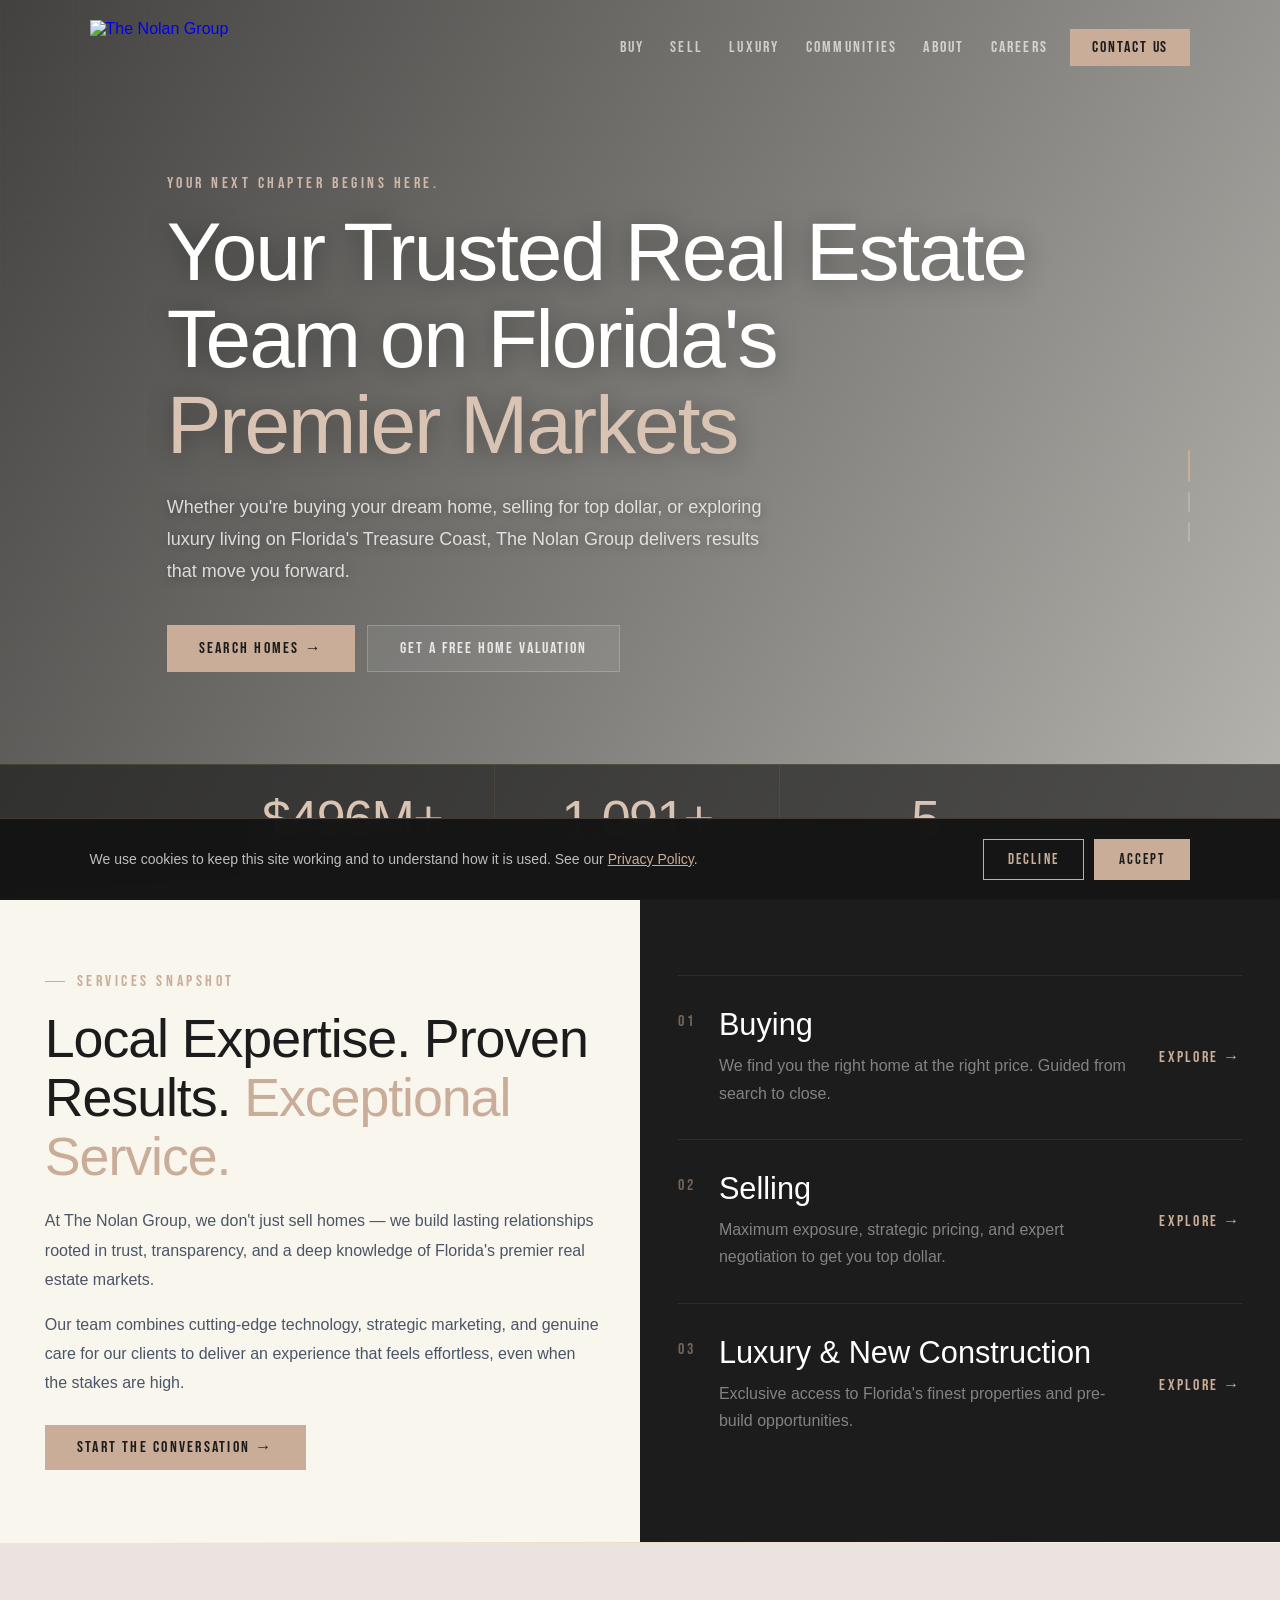
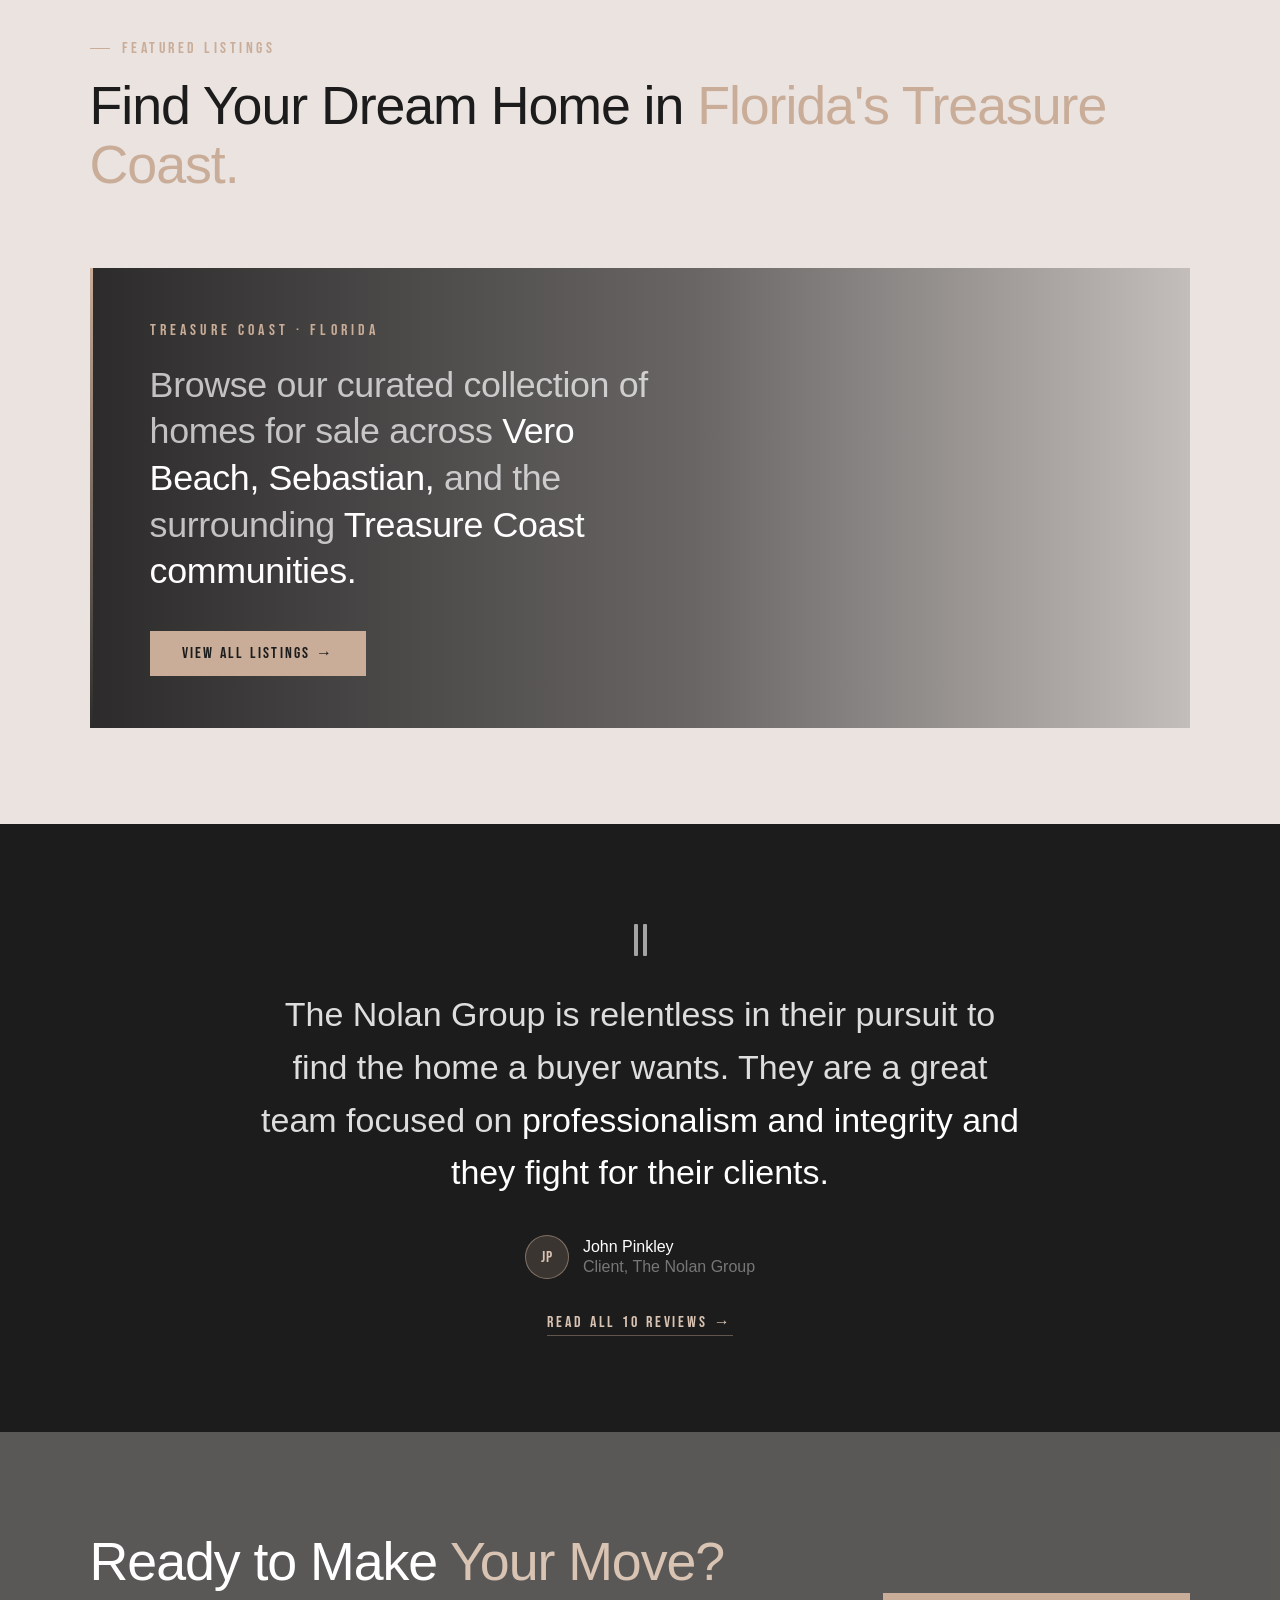
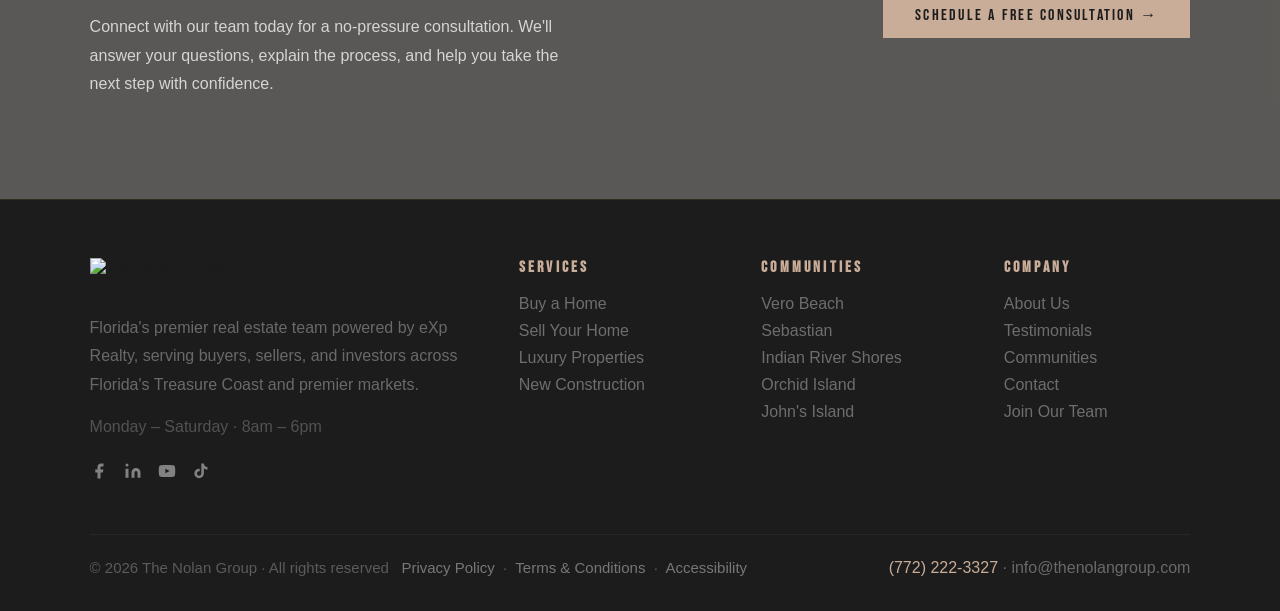
==== commit b3a6f097: "Annotate all pages for the Katalyst CMS locked-structure editor Adds data-section / data-label / dat" ====
--- a/index.html
+++ b/index.html
@@ -1,12 +1,13 @@
 <!DOCTYPE html>
+
 <html lang="en">
 <head>
-<meta charset="UTF-8">
-<meta name="viewport" content="width=device-width, initial-scale=1.0">
+<meta charset="utf-8"/>
+<meta content="width=device-width, initial-scale=1.0" name="viewport"/>
 <title>The Nolan Group — Florida's Premier Real Estate Team</title>
-<link rel="preconnect" href="https://fonts.googleapis.com">
-<link rel="preconnect" href="https://fonts.gstatic.com" crossorigin>
-<link href="https://fonts.googleapis.com/css2?family=Bebas+Neue&display=swap" rel="stylesheet">
+<link href="https://fonts.googleapis.com" rel="preconnect"/>
+<link crossorigin="" href="https://fonts.gstatic.com" rel="preconnect"/>
+<link href="https://fonts.googleapis.com/css2?family=Bebas+Neue&amp;display=swap" rel="stylesheet"/>
 <style>
 @font-face{font-family:'Aeonik Pro';src:url('AeonikPro-Light.woff2') format('woff2'),url('AeonikPro-Light.woff') format('woff');font-weight:300;font-style:normal;font-display:swap}
 @font-face{font-family:'Aeonik Pro';src:url('AeonikPro-Regular.woff2') format('woff2'),url('AeonikPro-Regular.woff') format('woff');font-weight:400;font-style:normal;font-display:swap}
@@ -863,20 +864,20 @@
   img, video { max-width: 100% !important; }
 }
 </style>
-<meta name="description" content="The Nolan Group is Florida's Treasure Coast real estate team. Buy, sell, or explore luxury homes in Vero Beach, Sebastian, and Indian River County.">
-<link rel="canonical" href="https://www.thenolangroup.com/">
-<meta property="og:type" content="website">
-<meta property="og:site_name" content="The Nolan Group">
-<meta property="og:locale" content="en_US">
-<meta property="og:title" content="The Nolan Group — Florida's Premier Real Estate Team">
-<meta property="og:description" content="The Nolan Group is Florida's Treasure Coast real estate team. Buy, sell, or explore luxury homes in Vero Beach, Sebastian, and Indian River County.">
-<meta property="og:url" content="https://www.thenolangroup.com/">
-<meta property="og:image" content="https://cdn.katalyst-crm.com/t1/cloudinary/55_pkknzk.jpg">
-<meta property="og:image:alt" content="The Nolan Group, Treasure Coast real estate">
-<meta name="twitter:card" content="summary_large_image">
-<meta name="twitter:title" content="The Nolan Group — Florida's Premier Real Estate Team">
-<meta name="twitter:description" content="The Nolan Group is Florida's Treasure Coast real estate team. Buy, sell, or explore luxury homes in Vero Beach, Sebastian, and Indian River County.">
-<meta name="twitter:image" content="https://cdn.katalyst-crm.com/t1/cloudinary/55_pkknzk.jpg">
+<meta content="The Nolan Group is Florida's Treasure Coast real estate team. Buy, sell, or explore luxury homes in Vero Beach, Sebastian, and Indian River County." name="description"/>
+<link href="https://www.thenolangroup.com/" rel="canonical"/>
+<meta content="website" property="og:type"/>
+<meta content="The Nolan Group" property="og:site_name"/>
+<meta content="en_US" property="og:locale"/>
+<meta content="The Nolan Group — Florida's Premier Real Estate Team" property="og:title"/>
+<meta content="The Nolan Group is Florida's Treasure Coast real estate team. Buy, sell, or explore luxury homes in Vero Beach, Sebastian, and Indian River County." property="og:description"/>
+<meta content="https://www.thenolangroup.com/" property="og:url"/>
+<meta content="https://cdn.katalyst-crm.com/t1/cloudinary/55_pkknzk.jpg" property="og:image"/>
+<meta content="The Nolan Group, Treasure Coast real estate" property="og:image:alt"/>
+<meta content="summary_large_image" name="twitter:card"/>
+<meta content="The Nolan Group — Florida's Premier Real Estate Team" name="twitter:title"/>
+<meta content="The Nolan Group is Florida's Treasure Coast real estate team. Buy, sell, or explore luxury homes in Vero Beach, Sebastian, and Indian River County." name="twitter:description"/>
+<meta content="https://cdn.katalyst-crm.com/t1/cloudinary/55_pkknzk.jpg" name="twitter:image"/>
 <style>
 /* Nav/mobile-menu base styles live in <head> so the menu never paints unstyled (audit #2) */
 .hamburger{display:none;flex-direction:column;gap:5px;cursor:pointer;padding:4px;z-index:300;background:none;border:none}
@@ -904,199 +905,171 @@
 </style>
 </head>
 <body>
-
 <!-- NAV -->
-<nav>
-  <a href="#" class="n-logo"><img src="https://cdn.katalyst-crm.com/t1/cloudinary/logonav_hghghu.png" alt="The Nolan Group" style="height:54px;width:auto;display:block"></a>
-  <button class="hamburger" id="hamburger" aria-label="Menu"><span></span><span></span><span></span></button>
-  <div class="n-links">
-    <a href="buy.html">Buy</a>
-    <a href="sell.html">Sell</a>
-    <a href="luxury.html">Luxury</a>
-    <a href="communities.html">Communities</a>
-    <a href="about.html">About</a>
-    <a href="join.html">Careers</a>
-  </div>
-  <a href="contact.html" class="n-btn">Contact Us</a>
+<nav data-group="Header" data-icon="menu" data-label="Navigation" data-section="nav">
+<a class="n-logo" href="#"><img alt="The Nolan Group" data-edit="nav.image_1" data-label="The Nolan Group" data-type="image" src="https://cdn.katalyst-crm.com/t1/cloudinary/logonav_hghghu.png" style="height:54px;width:auto;display:block"/></a>
+<button aria-label="Menu" class="hamburger" id="hamburger"><span></span><span></span><span></span></button>
+<div class="n-links">
+<a href="buy.html">Buy</a>
+<a href="sell.html">Sell</a>
+<a href="luxury.html">Luxury</a>
+<a href="communities.html">Communities</a>
+<a href="about.html">About</a>
+<a href="join.html">Careers</a>
+</div>
+<a class="n-btn" data-edit="nav.cta_1" data-label="Link 1" data-type="link" href="contact.html">Contact Us</a>
 </nav>
-
-  <!-- Mobile Menu -->
-  <div class="mobile-menu" id="mobileMenu">
-    <a href="index.html">Home</a>
-    <a href="buy.html">Buy</a>
-    <a href="sell.html">Sell</a>
-    <a href="luxury.html">Luxury</a>
-    <a href="communities.html">Communities</a>
-    <a href="about.html">About</a>
-    <a href="join.html">Careers</a>
-    <a href="contact.html" class="m-contact-btn">Contact Us</a>
-  </div>
-
+<!-- Mobile Menu -->
+<div class="mobile-menu" data-group="Header" data-icon="menu" data-label="Mobile Menu" data-section="mobile_menu" id="mobileMenu">
+<a href="index.html">Home</a>
+<a href="buy.html">Buy</a>
+<a href="sell.html">Sell</a>
+<a href="luxury.html">Luxury</a>
+<a href="communities.html">Communities</a>
+<a href="about.html">About</a>
+<a href="join.html">Careers</a>
+<a class="m-contact-btn" data-edit="mobile_menu.cta_1" data-label="Link 1" data-type="link" href="contact.html">Contact Us</a>
+</div>
 <!-- HERO -->
-<section class="hero">
-
-  <!-- slides -->
-  <div class="h-slide active">
-    <div class="h-slide-bg" style="background:url('https://cdn.katalyst-crm.com/t1/cloudinary/Frame_1707482082_khfk8w.png') center/cover no-repeat"></div>
-    <div class="h-slide-overlay"></div>
-  </div>
-  <div class="h-slide">
-    <div class="h-slide-bg" style="background:url('https://cdn.katalyst-crm.com/t1/cloudinary/Frame_1707482081_fubh2j.png') center/cover no-repeat"></div>
-    <div class="h-slide-overlay"></div>
-  </div>
-  <div class="h-slide">
-    <div class="h-slide-bg" style="background:url('https://cdn.katalyst-crm.com/t1/cloudinary/kkkjjk_LE_upscale_prime_rohrii.jpg') center/cover no-repeat"></div>
-    <div class="h-slide-overlay"></div>
-  </div>
-
-  <!-- grid texture -->
-  <div class="h-grid"></div>
-
-  <!-- slide counter dots -->
-  <div class="h-counter" id="hCounter">
-    <div class="h-counter-dot active"></div>
-    <div class="h-counter-dot"></div>
-    <div class="h-counter-dot"></div>
-  </div>
-
-  <!-- scroll hint -->
-
-  <!-- main content -->
-  <div class="h-content">
-    <p style="font-family:'Bebas Neue',sans-serif;font-size:16px;letter-spacing:.22em;text-transform:uppercase;color:var(--gold-lt);margin-bottom:16px;opacity:0.9">Your next chapter begins here.</p>
-    <h1>Your Trusted Real Estate<br>Team on Florida's<br><span style="color:var(--gold-lt)">Premier Markets</span></h1>
-    <p class="h-sub">Whether you're buying your dream home, selling for top dollar, or exploring luxury living on Florida's Treasure Coast, The Nolan Group delivers results that move you forward.</p>
-    <div class="h-btns">
-      <a href="contact.html" class="btn-g">Search Homes →</a>
-      <a href="contact.html" class="btn-o">Get a Free Home Valuation</a>
-    </div>
-  </div>
-
-  <!-- stats bar -->
-  <div class="stats">
-    <div class="stats-inner">
-      <div class="stat"><div class="stat-n" data-target="500" data-prefix="$" data-suffix="M+">$500M+</div><div class="stat-l">In Closed Sales Volume</div></div>
-      <div class="stat"><div class="stat-n" data-target="1100" data-suffix="+">1100+</div><div class="stat-l">Families Helped</div></div>
-      <div class="stat"><div class="stat-n" data-target="5" data-suffix="">5</div><div class="stat-l" style="white-space:nowrap;min-width:160px">Rated — Google &amp; Zillow</div></div>
-    </div>
-  </div>
-
-  <!-- progress bar -->
-  <div class="h-progress"><div class="h-progress-fill" id="hProgressFill"></div></div>
-
+<section class="hero" data-group="Home" data-icon="star" data-label="Hero" data-section="hero">
+<!-- slides -->
+<div class="h-slide active">
+<div class="h-slide-bg" style="background:url('https://cdn.katalyst-crm.com/t1/cloudinary/Frame_1707482082_khfk8w.png') center/cover no-repeat"></div>
+<div class="h-slide-overlay"></div>
+</div>
+<div class="h-slide">
+<div class="h-slide-bg" style="background:url('https://cdn.katalyst-crm.com/t1/cloudinary/Frame_1707482081_fubh2j.png') center/cover no-repeat"></div>
+<div class="h-slide-overlay"></div>
+</div>
+<div class="h-slide">
+<div class="h-slide-bg" style="background:url('https://cdn.katalyst-crm.com/t1/cloudinary/kkkjjk_LE_upscale_prime_rohrii.jpg') center/cover no-repeat"></div>
+<div class="h-slide-overlay"></div>
+</div>
+<!-- grid texture -->
+<div class="h-grid"></div>
+<!-- slide counter dots -->
+<div class="h-counter" id="hCounter">
+<div class="h-counter-dot active"></div>
+<div class="h-counter-dot"></div>
+<div class="h-counter-dot"></div>
+</div>
+<!-- scroll hint -->
+<!-- main content -->
+<div class="h-content">
+<p data-edit="hero.body_1" data-label="Paragraph 1" data-type="richtext" style="font-family:'Bebas Neue',sans-serif;font-size:16px;letter-spacing:.22em;text-transform:uppercase;color:var(--gold-lt);margin-bottom:16px;opacity:0.9">Your next chapter begins here.</p>
+<h1 data-edit="hero.title" data-label="Title" data-type="richtext">Your Trusted Real Estate<br/>Team on Florida's<br/><span style="color:var(--gold-lt)">Premier Markets</span></h1>
+<p class="h-sub" data-edit="hero.body_2" data-label="Paragraph 2" data-type="richtext">Whether you're buying your dream home, selling for top dollar, or exploring luxury living on Florida's Treasure Coast, The Nolan Group delivers results that move you forward.</p>
+<div class="h-btns">
+<a class="btn-g" data-edit="hero.cta_1" data-label="Link 1" data-type="link" href="contact.html">Search Homes →</a>
+<a class="btn-o" data-edit="hero.cta_2" data-label="Link 2" data-type="link" href="contact.html">Get a Free Home Valuation</a>
+</div>
+</div>
+<!-- stats bar -->
+<div class="stats">
+<div class="stats-inner">
+<div class="stat"><div class="stat-n" data-prefix="$" data-suffix="M+" data-target="500">$500M+</div><div class="stat-l">In Closed Sales Volume</div></div>
+<div class="stat"><div class="stat-n" data-suffix="+" data-target="1100">1100+</div><div class="stat-l">Families Helped</div></div>
+<div class="stat"><div class="stat-n" data-suffix="" data-target="5">5</div><div class="stat-l" style="white-space:nowrap;min-width:160px">Rated — Google &amp; Zillow</div></div>
+</div>
+</div>
+<!-- progress bar -->
+<div class="h-progress"><div class="h-progress-fill" id="hProgressFill"></div></div>
 </section>
-
 <!-- VALUE PROP + SERVICES -->
-<section class="vp" id="about" style="padding:0;overflow:hidden">
-  <div style="display:grid;grid-template-columns:1fr 1fr;align-items:stretch;min-height:520px">
-
-    <!-- LEFT: text -->
-    <div class="vp-l" style="padding:72px 6% 72px 7%;background:var(--off);display:flex;flex-direction:column;justify-content:center">
-      <div class="sec-ey r" style="margin-bottom:18px">Services Snapshot</div>
-      <h2 class="r d1" style="margin-bottom:20px">Local Expertise. Proven Results. <span style="color:var(--gold)">Exceptional Service.</span></h2>
-      <p class="r d1" style="font-size:16px;line-height:1.82;color:var(--mid);margin-bottom:16px">At The Nolan Group, we don't just sell homes — we build lasting relationships rooted in trust, transparency, and a deep knowledge of Florida's premier real estate markets.</p>
-      <p class="r d2" style="font-size:16px;line-height:1.82;color:var(--mid);margin-bottom:28px">Our team combines cutting-edge technology, strategic marketing, and genuine care for our clients to deliver an experience that feels effortless, even when the stakes are high.</p>
-      <a href="contact.html" class="btn-g r d2" style="display:inline-flex;align-self:flex-start">Start the Conversation →</a>
-    </div>
-
-    <!-- RIGHT: services — no images, pure typography -->
-    <div style="background:var(--navy);display:flex;flex-direction:column;justify-content:center;padding:72px 6%">
-
-      <div style="border-top:0.5px solid rgba(255,255,255,0.08)">
-
-        <!-- 01 Buying -->
-        <div style="border-bottom:0.5px solid rgba(255,255,255,0.08);padding:32px 0;display:grid;grid-template-columns:auto 1fr auto;gap:24px;align-items:center;transition:opacity .2s" onmouseover="this.style.opacity='.85'" onmouseout="this.style.opacity='1'">
-          <span style="font-family:'Bebas Neue',sans-serif;font-size:16px;letter-spacing:.14em;color:var(--gold);opacity:0.5;align-self:start;padding-top:4px">01</span>
-          <div>
-            <h3 style="font-family:'Aeonik Pro','Helvetica Neue',Arial,sans-serif;font-size:clamp(22px,2.4vw,32px);font-weight:300;color:#fff;margin-bottom:10px;line-height:1.1">Buying</h3>
-            <p style="font-size:16px;line-height:1.72;color:rgba(255,255,255,0.45)">We find you the right home at the right price. Guided from search to close.</p>
-          </div>
-          <a href="buy.html" style="font-family:'Bebas Neue',sans-serif;font-size:16px;letter-spacing:.14em;color:var(--gold);text-decoration:none;white-space:nowrap;transition:letter-spacing .2s" onmouseover="this.style.letterSpacing='.2em'" onmouseout="this.style.letterSpacing='.14em'">Explore →</a>
-        </div>
-
-        <!-- 02 Selling -->
-        <div style="border-bottom:0.5px solid rgba(255,255,255,0.08);padding:32px 0;display:grid;grid-template-columns:auto 1fr auto;gap:24px;align-items:center;transition:opacity .2s" onmouseover="this.style.opacity='.85'" onmouseout="this.style.opacity='1'">
-          <span style="font-family:'Bebas Neue',sans-serif;font-size:16px;letter-spacing:.14em;color:var(--gold);opacity:0.5;align-self:start;padding-top:4px">02</span>
-          <div>
-            <h3 style="font-family:'Aeonik Pro','Helvetica Neue',Arial,sans-serif;font-size:clamp(22px,2.4vw,32px);font-weight:300;color:#fff;margin-bottom:10px;line-height:1.1">Selling</h3>
-            <p style="font-size:16px;line-height:1.72;color:rgba(255,255,255,0.45)">Maximum exposure, strategic pricing, and expert negotiation to get you top dollar.</p>
-          </div>
-          <a href="sell.html" style="font-family:'Bebas Neue',sans-serif;font-size:16px;letter-spacing:.14em;color:var(--gold);text-decoration:none;white-space:nowrap;transition:letter-spacing .2s" onmouseover="this.style.letterSpacing='.2em'" onmouseout="this.style.letterSpacing='.14em'">Explore →</a>
-        </div>
-
-        <!-- 03 Luxury & New Construction -->
-        <div style="padding:32px 0;display:grid;grid-template-columns:auto 1fr auto;gap:24px;align-items:center;transition:opacity .2s" onmouseover="this.style.opacity='.85'" onmouseout="this.style.opacity='1'">
-          <span style="font-family:'Bebas Neue',sans-serif;font-size:16px;letter-spacing:.14em;color:var(--gold);opacity:0.5;align-self:start;padding-top:4px">03</span>
-          <div>
-            <h3 style="font-family:'Aeonik Pro','Helvetica Neue',Arial,sans-serif;font-size:clamp(22px,2.4vw,32px);font-weight:300;color:#fff;margin-bottom:10px;line-height:1.1">Luxury &amp; New Construction</h3>
-            <p style="font-size:16px;line-height:1.72;color:rgba(255,255,255,0.45)">Exclusive access to Florida's finest properties and pre-build opportunities.</p>
-          </div>
-          <a href="luxury.html" style="font-family:'Bebas Neue',sans-serif;font-size:16px;letter-spacing:.14em;color:var(--gold);text-decoration:none;white-space:nowrap;transition:letter-spacing .2s" onmouseover="this.style.letterSpacing='.2em'" onmouseout="this.style.letterSpacing='.14em'">Explore →</a>
-        </div>
-
-      </div>
-    </div>
-
-  </div>
+<section class="vp" data-group="Sections" data-icon="layout-grid" data-label="Services Snapshot" data-section="vp" id="about" style="padding:0;overflow:hidden">
+<div style="display:grid;grid-template-columns:1fr 1fr;align-items:stretch;min-height:520px">
+<!-- LEFT: text -->
+<div class="vp-l" style="padding:72px 6% 72px 7%;background:var(--off);display:flex;flex-direction:column;justify-content:center">
+<div class="sec-ey r" data-edit="vp.eyebrow" data-label="Eyebrow" data-type="text" style="margin-bottom:18px">Services Snapshot</div>
+<h2 class="r d1" data-edit="vp.title" data-label="Title" data-type="richtext" style="margin-bottom:20px">Local Expertise. Proven Results. <span style="color:var(--gold)">Exceptional Service.</span></h2>
+<p class="r d1" data-edit="vp.body_1" data-label="Paragraph 1" data-type="richtext" style="font-size:16px;line-height:1.82;color:var(--mid);margin-bottom:16px">At The Nolan Group, we don't just sell homes — we build lasting relationships rooted in trust, transparency, and a deep knowledge of Florida's premier real estate markets.</p>
+<p class="r d2" data-edit="vp.body_2" data-label="Paragraph 2" data-type="richtext" style="font-size:16px;line-height:1.82;color:var(--mid);margin-bottom:28px">Our team combines cutting-edge technology, strategic marketing, and genuine care for our clients to deliver an experience that feels effortless, even when the stakes are high.</p>
+<a class="btn-g r d2" data-edit="vp.cta_1" data-label="Link 1" data-type="link" href="contact.html" style="display:inline-flex;align-self:flex-start">Start the Conversation →</a>
+</div>
+<!-- RIGHT: services — no images, pure typography -->
+<div style="background:var(--navy);display:flex;flex-direction:column;justify-content:center;padding:72px 6%">
+<div style="border-top:0.5px solid rgba(255,255,255,0.08)">
+<!-- 01 Buying -->
+<div onmouseout="this.style.opacity='1'" onmouseover="this.style.opacity='.85'" style="border-bottom:0.5px solid rgba(255,255,255,0.08);padding:32px 0;display:grid;grid-template-columns:auto 1fr auto;gap:24px;align-items:center;transition:opacity .2s">
+<span style="font-family:'Bebas Neue',sans-serif;font-size:16px;letter-spacing:.14em;color:var(--gold);opacity:0.5;align-self:start;padding-top:4px">01</span>
+<div>
+<h3 data-edit="vp.item_1_title" data-label="Item 1 title" data-type="text" style="font-family:'Aeonik Pro','Helvetica Neue',Arial,sans-serif;font-size:clamp(22px,2.4vw,32px);font-weight:300;color:#fff;margin-bottom:10px;line-height:1.1">Buying</h3>
+<p data-edit="vp.body_3" data-label="Paragraph 3" data-type="richtext" style="font-size:16px;line-height:1.72;color:rgba(255,255,255,0.45)">We find you the right home at the right price. Guided from search to close.</p>
+</div>
+<a data-edit="vp.cta_2" data-label="Link 2" data-type="link" href="buy.html" onmouseout="this.style.letterSpacing='.14em'" onmouseover="this.style.letterSpacing='.2em'" style="font-family:'Bebas Neue',sans-serif;font-size:16px;letter-spacing:.14em;color:var(--gold);text-decoration:none;white-space:nowrap;transition:letter-spacing .2s">Explore →</a>
+</div>
+<!-- 02 Selling -->
+<div onmouseout="this.style.opacity='1'" onmouseover="this.style.opacity='.85'" style="border-bottom:0.5px solid rgba(255,255,255,0.08);padding:32px 0;display:grid;grid-template-columns:auto 1fr auto;gap:24px;align-items:center;transition:opacity .2s">
+<span style="font-family:'Bebas Neue',sans-serif;font-size:16px;letter-spacing:.14em;color:var(--gold);opacity:0.5;align-self:start;padding-top:4px">02</span>
+<div>
+<h3 data-edit="vp.item_2_title" data-label="Item 2 title" data-type="text" style="font-family:'Aeonik Pro','Helvetica Neue',Arial,sans-serif;font-size:clamp(22px,2.4vw,32px);font-weight:300;color:#fff;margin-bottom:10px;line-height:1.1">Selling</h3>
+<p data-edit="vp.body_4" data-label="Paragraph 4" data-type="richtext" style="font-size:16px;line-height:1.72;color:rgba(255,255,255,0.45)">Maximum exposure, strategic pricing, and expert negotiation to get you top dollar.</p>
+</div>
+<a data-edit="vp.cta_3" data-label="Link 3" data-type="link" href="sell.html" onmouseout="this.style.letterSpacing='.14em'" onmouseover="this.style.letterSpacing='.2em'" style="font-family:'Bebas Neue',sans-serif;font-size:16px;letter-spacing:.14em;color:var(--gold);text-decoration:none;white-space:nowrap;transition:letter-spacing .2s">Explore →</a>
+</div>
+<!-- 03 Luxury & New Construction -->
+<div onmouseout="this.style.opacity='1'" onmouseover="this.style.opacity='.85'" style="padding:32px 0;display:grid;grid-template-columns:auto 1fr auto;gap:24px;align-items:center;transition:opacity .2s">
+<span style="font-family:'Bebas Neue',sans-serif;font-size:16px;letter-spacing:.14em;color:var(--gold);opacity:0.5;align-self:start;padding-top:4px">03</span>
+<div>
+<h3 data-edit="vp.item_3_title" data-label="Item 3 title" data-type="text" style="font-family:'Aeonik Pro','Helvetica Neue',Arial,sans-serif;font-size:clamp(22px,2.4vw,32px);font-weight:300;color:#fff;margin-bottom:10px;line-height:1.1">Luxury &amp; New Construction</h3>
+<p data-edit="vp.body_5" data-label="Paragraph 5" data-type="richtext" style="font-size:16px;line-height:1.72;color:rgba(255,255,255,0.45)">Exclusive access to Florida's finest properties and pre-build opportunities.</p>
+</div>
+<a data-edit="vp.cta_4" data-label="Link 4" data-type="link" href="luxury.html" onmouseout="this.style.letterSpacing='.14em'" onmouseover="this.style.letterSpacing='.2em'" style="font-family:'Bebas Neue',sans-serif;font-size:16px;letter-spacing:.14em;color:var(--gold);text-decoration:none;white-space:nowrap;transition:letter-spacing .2s">Explore →</a>
+</div>
+</div>
+</div>
+</div>
 </section>
-
 <div class="dg"></div>
-
 <!-- FEATURED LISTINGS -->
-<section class="lst" id="listings" style="padding:96px 7%">
-  <div class="lst-wrap">
-    <div class="lst-hd">
-      <div>
-        <div class="sec-ey r">Featured Listings</div>
-        <h2 class="r d1">Find Your Dream Home in <span style="color:var(--gold)">Florida's Treasure Coast.</span></h2>
-      </div>
-    </div>
-
-    <!-- Single full-width card with video background -->
-    <div class="r d1" id="lstCard" style="position:relative;width:100%;height:460px;overflow:hidden">
-      <!-- video background -->
-      <video autoplay muted loop playsinline style="position:absolute;inset:0;width:100%;height:100%;object-fit:cover;z-index:0">
-        <source src="https://cdn.katalyst-crm.com/t1/cloudinary/veo-3.1-fast-generate-001_slowly_zoom_in_but_not_too_close_and_make_the_trees_leaves_are_waving_make_it_ci-0_n14yzt.mp4" type="video/mp4">
-      </video>
-      <!-- gradient overlay -->
-      <div style="position:absolute;inset:0;background:linear-gradient(to right,rgba(18,18,18,0.88) 0%,rgba(18,18,18,0.6) 55%,rgba(18,18,18,0.18) 100%);z-index:1"></div>
-      <!-- text + button -->
-      <div style="position:absolute;inset:0;display:flex;flex-direction:column;justify-content:center;padding:0 60px;max-width:660px;gap:0;z-index:2">
-        <p style="font-family:'Bebas Neue',sans-serif;font-size:16px;letter-spacing:.26em;text-transform:uppercase;color:var(--gold);margin-bottom:22px">Treasure Coast · Florida</p>
-        <h3 style="font-family:'Aeonik Pro','Helvetica Neue',Arial,sans-serif;font-size:clamp(22px,2.8vw,36px);font-weight:300;color:#fff;line-height:1.3;margin-bottom:36px;letter-spacing:-.01em"><span style="opacity:0.7">Browse our curated collection of homes for sale across </span>Vero Beach, Sebastian, <span style="opacity:0.7">and the surrounding </span>Treasure Coast communities.</h3>
-        <div><a href="contact.html" class="btn-g">View All Listings →</a></div>
-      </div>
-      <!-- gold left accent -->
-      <div style="position:absolute;left:0;top:0;bottom:0;width:3px;background:linear-gradient(to bottom,var(--gold),transparent);z-index:2"></div>
-    </div>
-
-  </div>
+<section class="lst" data-group="Sections" data-icon="home" data-label="Featured Listings" data-section="lst" id="listings" style="padding:96px 7%">
+<div class="lst-wrap">
+<div class="lst-hd">
+<div>
+<div class="sec-ey r" data-edit="lst.eyebrow" data-label="Eyebrow" data-type="text">Featured Listings</div>
+<h2 class="r d1" data-edit="lst.title" data-label="Title" data-type="richtext">Find Your Dream Home in <span style="color:var(--gold)">Florida's Treasure Coast.</span></h2>
+</div>
+</div>
+<!-- Single full-width card with video background -->
+<div class="r d1" id="lstCard" style="position:relative;width:100%;height:460px;overflow:hidden">
+<!-- video background -->
+<video autoplay="" loop="" muted="" playsinline="" style="position:absolute;inset:0;width:100%;height:100%;object-fit:cover;z-index:0">
+<source src="https://cdn.katalyst-crm.com/t1/cloudinary/veo-3.1-fast-generate-001_slowly_zoom_in_but_not_too_close_and_make_the_trees_leaves_are_waving_make_it_ci-0_n14yzt.mp4" type="video/mp4"/>
+</video>
+<!-- gradient overlay -->
+<div style="position:absolute;inset:0;background:linear-gradient(to right,rgba(18,18,18,0.88) 0%,rgba(18,18,18,0.6) 55%,rgba(18,18,18,0.18) 100%);z-index:1"></div>
+<!-- text + button -->
+<div style="position:absolute;inset:0;display:flex;flex-direction:column;justify-content:center;padding:0 60px;max-width:660px;gap:0;z-index:2">
+<p data-edit="lst.body_1" data-label="Paragraph 1" data-type="richtext" style="font-family:'Bebas Neue',sans-serif;font-size:16px;letter-spacing:.26em;text-transform:uppercase;color:var(--gold);margin-bottom:22px">Treasure Coast · Florida</p>
+<h3 data-edit="lst.item_1_title" data-label="Item 1 title" data-type="text" style="font-family:'Aeonik Pro','Helvetica Neue',Arial,sans-serif;font-size:clamp(22px,2.8vw,36px);font-weight:300;color:#fff;line-height:1.3;margin-bottom:36px;letter-spacing:-.01em"><span style="opacity:0.7">Browse our curated collection of homes for sale across </span>Vero Beach, Sebastian, <span style="opacity:0.7">and the surrounding </span>Treasure Coast communities.</h3>
+<div><a class="btn-g" data-edit="lst.cta_1" data-label="Link 1" data-type="link" href="contact.html">View All Listings →</a></div>
+</div>
+<!-- gold left accent -->
+<div style="position:absolute;left:0;top:0;bottom:0;width:3px;background:linear-gradient(to bottom,var(--gold),transparent);z-index:2"></div>
+</div>
+</div>
 </section>
-
 <!-- TESTIMONIAL TEASER -->
-<section style="background:#1c1c1c;padding:100px 7%;display:flex;align-items:center;justify-content:center">
-  <div class="r" style="max-width:760px;width:100%;text-align:center">
-
-    <!-- double-bar quote mark -->
-    <div style="display:flex;justify-content:center;gap:5px;margin-bottom:32px">
-      <div style="width:4px;height:32px;background:rgba(255,255,255,0.6);border-radius:1px"></div>
-      <div style="width:4px;height:32px;background:rgba(255,255,255,0.6);border-radius:1px"></div>
-    </div>
-
-    <p id="tqQuote" style="font-family:'Aeonik Pro','Helvetica Neue',Arial,sans-serif;font-size:clamp(22px,3vw,34px);font-weight:300;color:rgba(255,255,255,0.85);line-height:1.55;margin-bottom:36px">
+<section data-group="Sections" data-icon="quote" data-label="Homepage Testimonial" data-section="testimonial" style="background:#1c1c1c;padding:100px 7%;display:flex;align-items:center;justify-content:center">
+<div class="r" style="max-width:760px;width:100%;text-align:center">
+<!-- double-bar quote mark -->
+<div style="display:flex;justify-content:center;gap:5px;margin-bottom:32px">
+<div style="width:4px;height:32px;background:rgba(255,255,255,0.6);border-radius:1px"></div>
+<div style="width:4px;height:32px;background:rgba(255,255,255,0.6);border-radius:1px"></div>
+</div>
+<p data-edit="testimonial.body_1" data-label="Paragraph 1" data-type="richtext" id="tqQuote" style="font-family:'Aeonik Pro','Helvetica Neue',Arial,sans-serif;font-size:clamp(22px,3vw,34px);font-weight:300;color:rgba(255,255,255,0.85);line-height:1.55;margin-bottom:36px">
       The Nolan Group is relentless in their pursuit to find the home a buyer wants. They are a great team focused on <strong style="font-weight:500;color:#fff">professionalism and integrity and they fight for their clients.</strong>
-    </p>
-
-    <!-- author (audit #18: stock headshot removed; audit #21: rotates 3 reviews) -->
-    <div style="display:flex;align-items:center;justify-content:center;gap:14px" class="r d1">
-      <div id="tqInit" aria-hidden="true" style="width:44px;height:44px;border-radius:50%;flex-shrink:0;display:flex;align-items:center;justify-content:center;background:rgba(201,173,152,0.18);border:0.5px solid rgba(201,173,152,0.5);font-family:'Bebas Neue',sans-serif;font-size:16px;letter-spacing:.08em;color:var(--gold-lt)">JP</div>
-      <div style="text-align:left">
-        <div id="tqName" style="font-family:'Aeonik Pro','Helvetica Neue',Arial,sans-serif;font-size:16px;font-weight:500;color:#fff;margin-bottom:2px">John Pinkley</div>
-        <div style="font-family:'Aeonik Pro','Helvetica Neue',Arial,sans-serif;font-size:16px;color:rgba(255,255,255,0.4)">Client, The Nolan Group</div>
-      </div>
-    </div>
-    <div style="margin-top:34px"><a href="testimonials.html" style="font-family:'Bebas Neue',sans-serif;font-size:16px;letter-spacing:.18em;text-transform:uppercase;color:var(--gold-lt);text-decoration:none;border-bottom:0.5px solid rgba(201,173,152,0.4);padding-bottom:3px">Read all 10 reviews &rarr;</a></div>
-    <script>
+</p>
+<!-- author (audit #18: stock headshot removed; audit #21: rotates 3 reviews) -->
+<div class="r d1" style="display:flex;align-items:center;justify-content:center;gap:14px">
+<div aria-hidden="true" id="tqInit" style="width:44px;height:44px;border-radius:50%;flex-shrink:0;display:flex;align-items:center;justify-content:center;background:rgba(201,173,152,0.18);border:0.5px solid rgba(201,173,152,0.5);font-family:'Bebas Neue',sans-serif;font-size:16px;letter-spacing:.08em;color:var(--gold-lt)">JP</div>
+<div style="text-align:left">
+<div id="tqName" style="font-family:'Aeonik Pro','Helvetica Neue',Arial,sans-serif;font-size:16px;font-weight:500;color:#fff;margin-bottom:2px">John Pinkley</div>
+<div style="font-family:'Aeonik Pro','Helvetica Neue',Arial,sans-serif;font-size:16px;color:rgba(255,255,255,0.4)">Client, The Nolan Group</div>
+</div>
+</div>
+<div style="margin-top:34px"><a data-edit="testimonial.cta_1" data-label="Link 1" data-type="link" href="testimonials.html" style="font-family:'Bebas Neue',sans-serif;font-size:16px;letter-spacing:.18em;text-transform:uppercase;color:var(--gold-lt);text-decoration:none;border-bottom:0.5px solid rgba(201,173,152,0.4);padding-bottom:3px">Read all 10 reviews →</a></div>
+<script>
     (function(){
       var q=document.getElementById('tqQuote'),n=document.getElementById('tqName'),v=document.getElementById('tqInit');
       if(!q||!n||!v)return;
@@ -1117,81 +1090,77 @@
       },7000);
     })();
     </script>
-
-  </div>
+</div>
 </section>
-
 <!-- BOTTOM CTA BANNER -->
-<section class="cta-ban">
-  <video autoplay muted loop playsinline>
-    <source src="https://cdn.katalyst-crm.com/t1/cloudinary/5998943_House_Home_3840x2160_ieehpz.mp4" type="video/mp4">
-  </video>
-  <div class="cta-in">
-    <div>
-      <h2 class="r w2">Ready to Make <span style="color:var(--gold-lt)">Your Move?</span></h2>
-      <p style="font-size:16px;color:rgba(255,255,255,0.75);max-width:480px;line-height:1.78" class="r d1">Connect with our team today for a no-pressure consultation. We'll answer your questions, explain the process, and help you take the next step with confidence.</p>
-    </div>
-    <div class="cta-r r d2">
-      <a href="contact.html" class="btn-g">Schedule a Free Consultation →</a>
-    </div>
-  </div>
+<section class="cta-ban" data-group="Sections" data-icon="megaphone" data-label="Bottom CTA Banner" data-section="cta_ban">
+<video autoplay="" loop="" muted="" playsinline="">
+<source src="https://cdn.katalyst-crm.com/t1/cloudinary/5998943_House_Home_3840x2160_ieehpz.mp4" type="video/mp4"/>
+</video>
+<div class="cta-in">
+<div>
+<h2 class="r w2" data-edit="cta_ban.title" data-label="Title" data-type="richtext">Ready to Make <span style="color:var(--gold-lt)">Your Move?</span></h2>
+<p class="r d1" data-edit="cta_ban.body_1" data-label="Paragraph 1" data-type="richtext" style="font-size:16px;color:rgba(255,255,255,0.75);max-width:480px;line-height:1.78">Connect with our team today for a no-pressure consultation. We'll answer your questions, explain the process, and help you take the next step with confidence.</p>
+</div>
+<div class="cta-r r d2">
+<a class="btn-g" data-edit="cta_ban.cta_1" data-label="Link 1" data-type="link" href="contact.html">Schedule a Free Consultation →</a>
+</div>
+</div>
 </section>
 <!-- FOOTER -->
-<footer>
-  <div class="ft">
-    <div class="ft-top">
-      <div class="ft-brand">
-        <img src="https://cdn.katalyst-crm.com/t1/cloudinary/logonav_hghghu.png" alt="The Nolan Group" style="height:40px;width:auto;display:block;margin-bottom:16px">
-        <p>Florida's premier real estate team powered by eXp Realty, serving buyers, sellers, and investors across Florida's Treasure Coast and premier markets.</p>
-        <p style="margin-top:14px;font-size:16px;color:rgba(255,255,255,0.24)">Monday – Saturday · 8am – 6pm</p>
-      
-        <!-- Social Media -->
-        <div style="display:flex;gap:16px;margin-top:20px;align-items:center">
-          <a href="https://www.facebook.com/TheNolanGroupofExp" target="_blank" rel="noopener" aria-label="Facebook" style="color:rgba(255,255,255,0.45);transition:color .2s" onmouseover="this.style.color='var(--gold)'" onmouseout="this.style.color='rgba(255,255,255,0.45)'">
-            <svg width="18" height="18" viewBox="0 0 24 24" fill="currentColor"><path d="M18 2h-3a5 5 0 00-5 5v3H7v4h3v8h4v-8h3l1-4h-4V7a1 1 0 011-1h3z"/></svg>
-          </a>
-          <a href="https://www.linkedin.com/company/79716846/" target="_blank" rel="noopener" aria-label="LinkedIn" style="color:rgba(255,255,255,0.45);transition:color .2s" onmouseover="this.style.color='var(--gold)'" onmouseout="this.style.color='rgba(255,255,255,0.45)'">
-            <svg width="18" height="18" viewBox="0 0 24 24" fill="currentColor"><path d="M16 8a6 6 0 016 6v7h-4v-7a2 2 0 00-2-2 2 2 0 00-2 2v7h-4v-7a6 6 0 016-6zM2 9h4v12H2z"/><circle cx="4" cy="4" r="2"/></svg>
-          </a>
-          <a href="https://www.youtube.com/channel/UCq33WSjtlPEU6whB3o1G2qA" target="_blank" rel="noopener" aria-label="YouTube" style="color:rgba(255,255,255,0.45);transition:color .2s" onmouseover="this.style.color='var(--gold)'" onmouseout="this.style.color='rgba(255,255,255,0.45)'">
-            <svg width="18" height="18" viewBox="0 0 24 24" fill="currentColor"><path d="M22.54 6.42a2.78 2.78 0 00-1.95-1.96C18.88 4 12 4 12 4s-6.88 0-8.59.46A2.78 2.78 0 001.46 6.42 29 29 0 001 12a29 29 0 00.46 5.58 2.78 2.78 0 001.95 1.96C5.12 20 12 20 12 20s6.88 0 8.59-.46a2.78 2.78 0 001.95-1.96A29 29 0 0023 12a29 29 0 00-.46-5.58z"/><polygon points="9.75 15.02 15.5 12 9.75 8.98 9.75 15.02" fill="#1c1c1c"/></svg>
-          </a>
-          <a href="https://www.tiktok.com/@usarealtorchris" target="_blank" rel="noopener" aria-label="TikTok" style="color:rgba(255,255,255,0.45);transition:color .2s" onmouseover="this.style.color='var(--gold)'" onmouseout="this.style.color='rgba(255,255,255,0.45)'">
-            <svg width="18" height="18" viewBox="0 0 24 24" fill="currentColor"><path d="M19.59 6.69a4.83 4.83 0 01-3.77-4.25V2h-3.45v13.67a2.89 2.89 0 01-2.88 2.5 2.89 2.89 0 01-2.89-2.89 2.89 2.89 0 012.89-2.89c.28 0 .54.04.79.1V9.01a6.33 6.33 0 00-.79-.05 6.34 6.34 0 00-6.34 6.34 6.34 6.34 0 006.34 6.34 6.34 6.34 0 006.33-6.34V8.69a8.18 8.18 0 004.78 1.52V6.76a4.85 4.85 0 01-1.01-.07z"/></svg>
-          </a>
-        </div>
-      </div>
-      <div class="ft-col">
-        <h5>Services</h5>
-        <a href="buy.html">Buy a Home</a>
-        <a href="sell.html">Sell Your Home</a>
-        <a href="luxury.html">Luxury Properties</a>
-        <a href="new-construction.html">New Construction</a>
-      </div>
-      <div class="ft-col">
-        <h5>Communities</h5>
-        <a href="communities.html#vero-beach">Vero Beach</a>
-        <a href="communities.html#sebastian">Sebastian</a>
-        <a href="communities.html#indian-river-shores">Indian River Shores</a>
-        <a href="communities.html#orchid-island">Orchid Island</a>
-        <a href="communities.html#johns-island">John's Island</a>
-      </div>
-      <div class="ft-col">
-        <h5>Company</h5>
-        <a href="about.html">About Us</a>
-        <a href="testimonials.html">Testimonials</a>
-        <a href="communities.html">Communities</a>
-        <a href="contact.html">Contact</a>
-        <a href="join.html">Join Our Team</a>
-      </div>
-    </div>
-    <div class="ft-bot">
-      <p>© <span class="yr">2026</span> The Nolan Group · All rights reserved &nbsp;&nbsp;<a href="privacy.html" style="color:rgba(255,255,255,0.4);text-decoration:none" onmouseover="this.style.color='var(--gold)'" onmouseout="this.style.color='rgba(255,255,255,0.4)'">Privacy Policy</a> &nbsp;·&nbsp; <a href="terms.html" style="color:rgba(255,255,255,0.4);text-decoration:none" onmouseover="this.style.color='var(--gold)'" onmouseout="this.style.color='rgba(255,255,255,0.4)'">Terms &amp; Conditions</a> &nbsp;·&nbsp; <a href="accessibility.html" style="color:rgba(255,255,255,0.4);text-decoration:none" onmouseover="this.style.color='var(--gold)'" onmouseout="this.style.color='rgba(255,255,255,0.4)'">Accessibility</a></p>
-      <div class="ft-contact"><strong><a href="tel:7722223327" style="color:inherit;text-decoration:none">(772) 222-3327</a></strong> · info@thenolangroup.com</div>
-    </div>
-  </div>
+<footer data-group="Footer" data-icon="panel-bottom" data-label="Footer" data-section="site_footer">
+<div class="ft">
+<div class="ft-top">
+<div class="ft-brand">
+<img alt="The Nolan Group" data-edit="site_footer.image_1" data-label="The Nolan Group" data-type="image" src="https://cdn.katalyst-crm.com/t1/cloudinary/logonav_hghghu.png" style="height:40px;width:auto;display:block;margin-bottom:16px"/>
+<p data-edit="site_footer.body_1" data-label="Paragraph 1" data-type="richtext">Florida's premier real estate team powered by eXp Realty, serving buyers, sellers, and investors across Florida's Treasure Coast and premier markets.</p>
+<p data-edit="site_footer.body_2" data-label="Paragraph 2" data-type="richtext" style="margin-top:14px;font-size:16px;color:rgba(255,255,255,0.24)">Monday – Saturday · 8am – 6pm</p>
+<!-- Social Media -->
+<div style="display:flex;gap:16px;margin-top:20px;align-items:center">
+<a aria-label="Facebook" href="https://www.facebook.com/TheNolanGroupofExp" onmouseout="this.style.color='rgba(255,255,255,0.45)'" onmouseover="this.style.color='var(--gold)'" rel="noopener" style="color:rgba(255,255,255,0.45);transition:color .2s" target="_blank">
+<svg fill="currentColor" height="18" viewbox="0 0 24 24" width="18"><path d="M18 2h-3a5 5 0 00-5 5v3H7v4h3v8h4v-8h3l1-4h-4V7a1 1 0 011-1h3z"></path></svg>
+</a>
+<a aria-label="LinkedIn" href="https://www.linkedin.com/company/79716846/" onmouseout="this.style.color='rgba(255,255,255,0.45)'" onmouseover="this.style.color='var(--gold)'" rel="noopener" style="color:rgba(255,255,255,0.45);transition:color .2s" target="_blank">
+<svg fill="currentColor" height="18" viewbox="0 0 24 24" width="18"><path d="M16 8a6 6 0 016 6v7h-4v-7a2 2 0 00-2-2 2 2 0 00-2 2v7h-4v-7a6 6 0 016-6zM2 9h4v12H2z"></path><circle cx="4" cy="4" r="2"></circle></svg>
+</a>
+<a aria-label="YouTube" href="https://www.youtube.com/channel/UCq33WSjtlPEU6whB3o1G2qA" onmouseout="this.style.color='rgba(255,255,255,0.45)'" onmouseover="this.style.color='var(--gold)'" rel="noopener" style="color:rgba(255,255,255,0.45);transition:color .2s" target="_blank">
+<svg fill="currentColor" height="18" viewbox="0 0 24 24" width="18"><path d="M22.54 6.42a2.78 2.78 0 00-1.95-1.96C18.88 4 12 4 12 4s-6.88 0-8.59.46A2.78 2.78 0 001.46 6.42 29 29 0 001 12a29 29 0 00.46 5.58 2.78 2.78 0 001.95 1.96C5.12 20 12 20 12 20s6.88 0 8.59-.46a2.78 2.78 0 001.95-1.96A29 29 0 0023 12a29 29 0 00-.46-5.58z"></path><polygon fill="#1c1c1c" points="9.75 15.02 15.5 12 9.75 8.98 9.75 15.02"></polygon></svg>
+</a>
+<a aria-label="TikTok" href="https://www.tiktok.com/@usarealtorchris" onmouseout="this.style.color='rgba(255,255,255,0.45)'" onmouseover="this.style.color='var(--gold)'" rel="noopener" style="color:rgba(255,255,255,0.45);transition:color .2s" target="_blank">
+<svg fill="currentColor" height="18" viewbox="0 0 24 24" width="18"><path d="M19.59 6.69a4.83 4.83 0 01-3.77-4.25V2h-3.45v13.67a2.89 2.89 0 01-2.88 2.5 2.89 2.89 0 01-2.89-2.89 2.89 2.89 0 012.89-2.89c.28 0 .54.04.79.1V9.01a6.33 6.33 0 00-.79-.05 6.34 6.34 0 00-6.34 6.34 6.34 6.34 0 006.34 6.34 6.34 6.34 0 006.33-6.34V8.69a8.18 8.18 0 004.78 1.52V6.76a4.85 4.85 0 01-1.01-.07z"></path></svg>
+</a>
+</div>
+</div>
+<div class="ft-col">
+<h5>Services</h5>
+<a href="buy.html">Buy a Home</a>
+<a href="sell.html">Sell Your Home</a>
+<a href="luxury.html">Luxury Properties</a>
+<a href="new-construction.html">New Construction</a>
+</div>
+<div class="ft-col">
+<h5>Communities</h5>
+<a href="communities.html#vero-beach">Vero Beach</a>
+<a href="communities.html#sebastian">Sebastian</a>
+<a href="communities.html#indian-river-shores">Indian River Shores</a>
+<a href="communities.html#orchid-island">Orchid Island</a>
+<a href="communities.html#johns-island">John's Island</a>
+</div>
+<div class="ft-col">
+<h5>Company</h5>
+<a href="about.html">About Us</a>
+<a href="testimonials.html">Testimonials</a>
+<a href="communities.html">Communities</a>
+<a href="contact.html">Contact</a>
+<a href="join.html">Join Our Team</a>
+</div>
+</div>
+<div class="ft-bot">
+<p data-edit="site_footer.body_3" data-label="Paragraph 3" data-type="richtext">© <span class="yr">2026</span> The Nolan Group · All rights reserved   <a href="privacy.html" onmouseout="this.style.color='rgba(255,255,255,0.4)'" onmouseover="this.style.color='var(--gold)'" style="color:rgba(255,255,255,0.4);text-decoration:none">Privacy Policy</a>  ·  <a href="terms.html" onmouseout="this.style.color='rgba(255,255,255,0.4)'" onmouseover="this.style.color='var(--gold)'" style="color:rgba(255,255,255,0.4);text-decoration:none">Terms &amp; Conditions</a>  ·  <a href="accessibility.html" onmouseout="this.style.color='rgba(255,255,255,0.4)'" onmouseover="this.style.color='var(--gold)'" style="color:rgba(255,255,255,0.4);text-decoration:none">Accessibility</a></p>
+<div class="ft-contact"><strong><a href="tel:7722223327" style="color:inherit;text-decoration:none">(772) 222-3327</a></strong> · info@thenolangroup.com</div>
+</div>
+</div>
 </footer>
-
 <script>
 // Counter animation
 (function(){
@@ -1422,14 +1391,13 @@
   });
 }
 </script>
-
 <!-- Cookie consent (audit #12) -->
-<div class="ck-ban" id="ckBan" role="region" aria-label="Cookie consent">
-  <p>We use cookies to keep this site working and to understand how it is used. See our <a href="privacy.html">Privacy Policy</a>.</p>
-  <div class="ck-btns">
-    <button type="button" class="ck-dec" id="ckDec">Decline</button>
-    <button type="button" class="ck-acc" id="ckAcc">Accept</button>
-  </div>
+<div aria-label="Cookie consent" class="ck-ban" id="ckBan" role="region">
+<p>We use cookies to keep this site working and to understand how it is used. See our <a href="privacy.html">Privacy Policy</a>.</p>
+<div class="ck-btns">
+<button class="ck-dec" id="ckDec" type="button">Decline</button>
+<button class="ck-acc" id="ckAcc" type="button">Accept</button>
+</div>
 </div>
 <script>
 (function(){
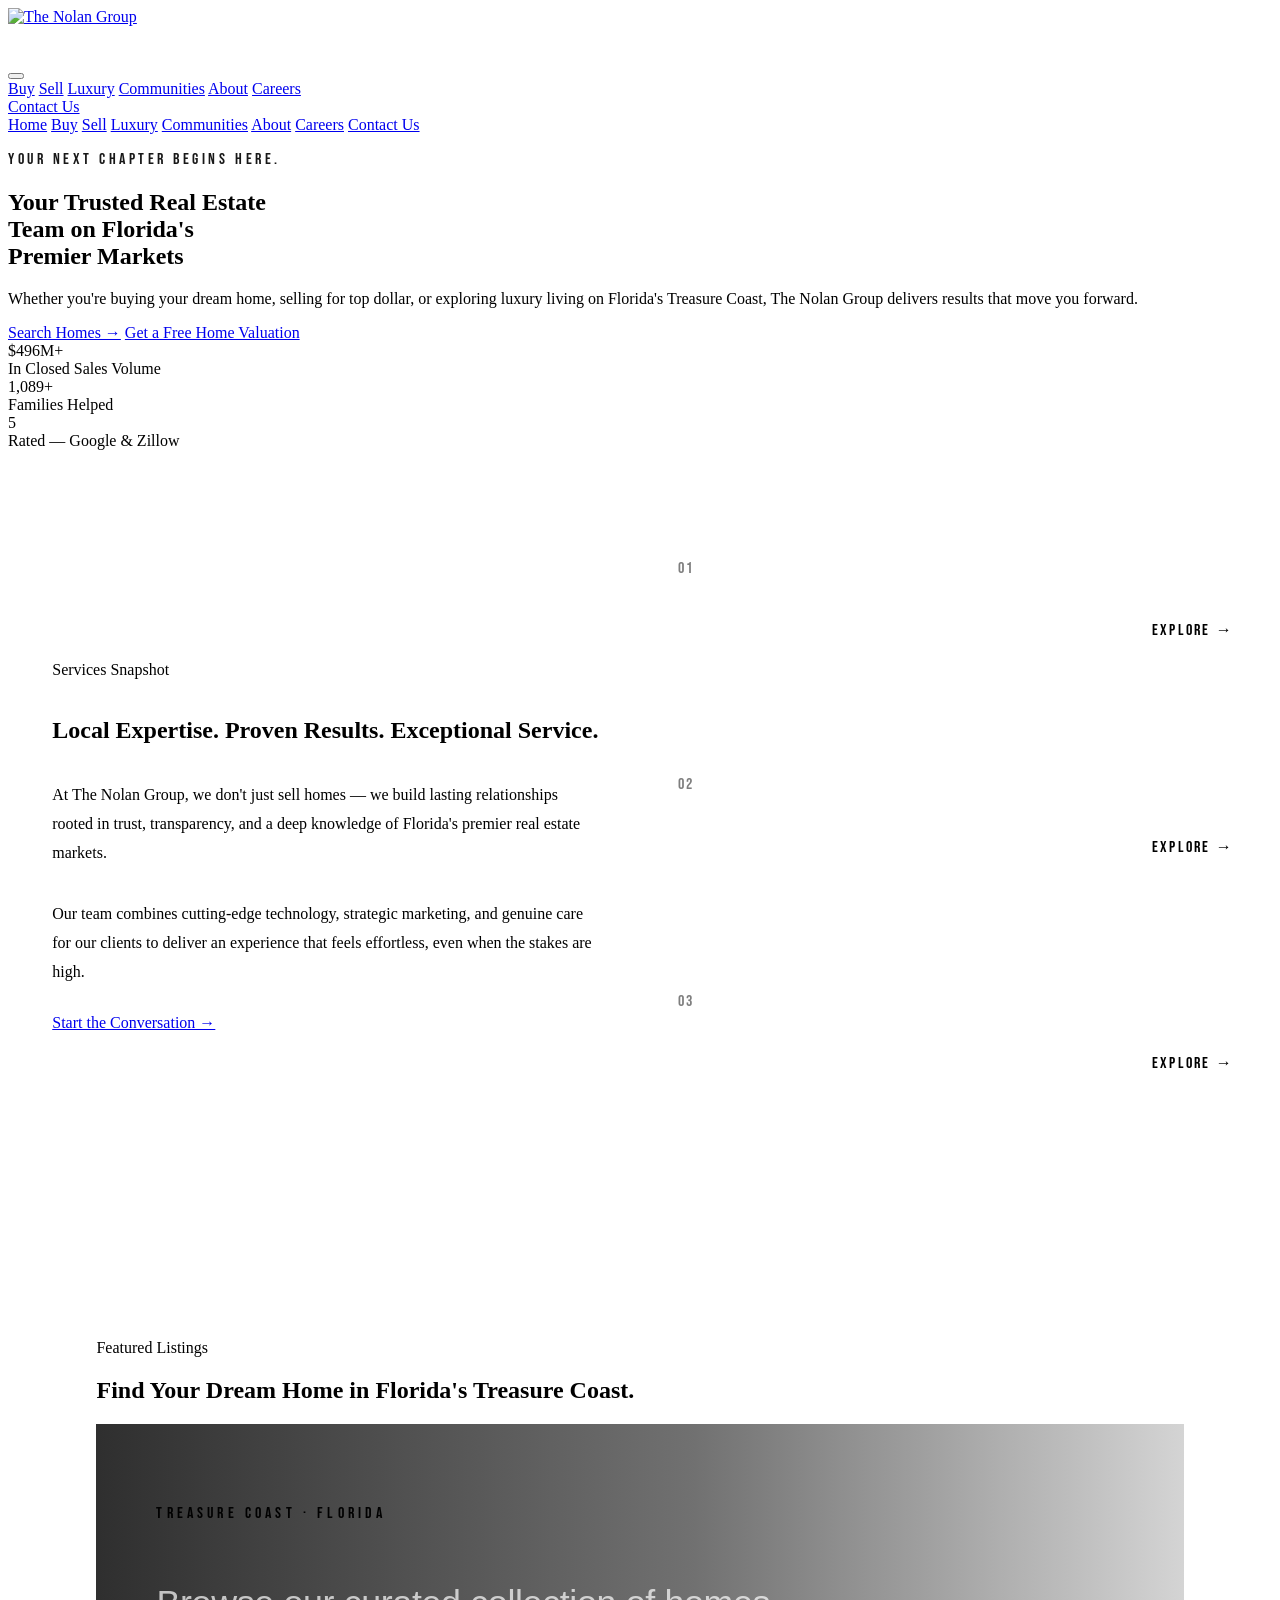
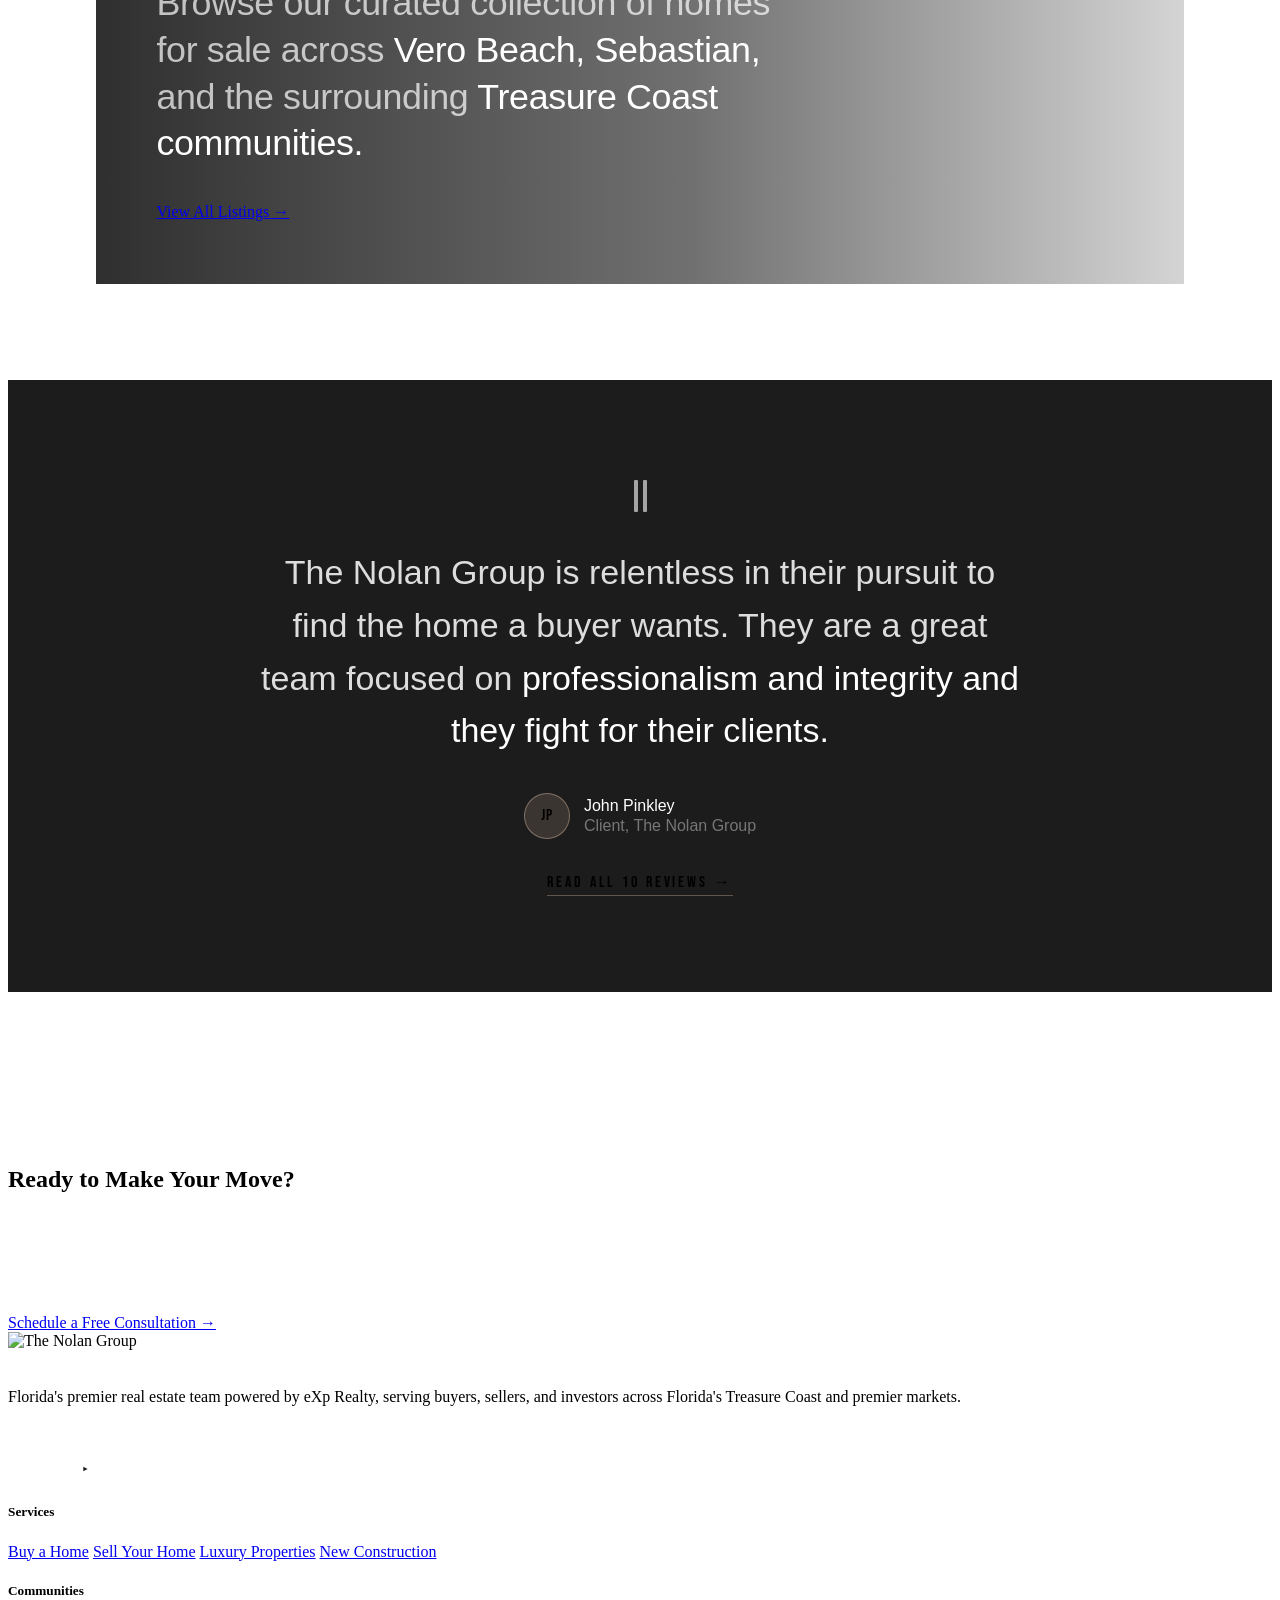
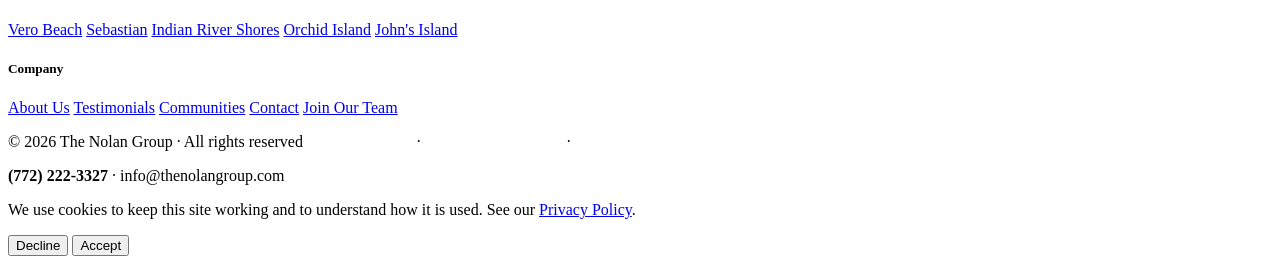
==== commit 5b576c2f: "Move per-page CSS to the Iceberg CDN Each page carried 42-52 KB of inline <style>, 72% of its own we" ====
--- a/index.html
+++ b/index.html
@@ -8,862 +8,8 @@
 <link href="https://fonts.googleapis.com" rel="preconnect"/>
 <link crossorigin="" href="https://fonts.gstatic.com" rel="preconnect"/>
 <link href="https://fonts.googleapis.com/css2?family=Bebas+Neue&amp;display=swap" rel="stylesheet"/>
-<style>
-@font-face{font-family:'Aeonik Pro';src:url('AeonikPro-Light.woff2') format('woff2'),url('AeonikPro-Light.woff') format('woff');font-weight:300;font-style:normal;font-display:swap}
-@font-face{font-family:'Aeonik Pro';src:url('AeonikPro-Regular.woff2') format('woff2'),url('AeonikPro-Regular.woff') format('woff');font-weight:400;font-style:normal;font-display:swap}
-@font-face{font-family:'Aeonik Pro';src:url('AeonikPro-Medium.woff2') format('woff2'),url('AeonikPro-Medium.woff') format('woff');font-weight:500;font-style:normal;font-display:swap}
-</style>
-<style>
-*,*::before,*::after{box-sizing:border-box;margin:0;padding:0}
-:root{
-  --navy:#1c1c1c;--navy-2:#252525;--navy-3:#2e2e2e;
-  --gold:#c9ad98;--gold-lt:#d9c3b3;
-  --cream:#eae3e0;--off:#f9f6ee;--gold-dark:#7a5c45;
-  --mid:#4a5568;--light:#8a96a4;
-  --line:rgba(13,27,42,0.09);
-}
-html{scroll-behavior:smooth}
-body{font-family:'Aeonik Pro','Helvetica Neue',Arial,sans-serif;background:var(--off);color:var(--navy);overflow-x:hidden}
-em{font-style:normal}
-
-/* ── NAV ── */
-nav{position:fixed;top:0;left:0;right:0;z-index:200;display:flex;align-items:center;background:transparent;padding:20px 7%;width:100%;transition:background .4s,backdrop-filter .4s}
-nav.scrolled{background:rgba(28,28,28,0.85);backdrop-filter:blur(18px);-webkit-backdrop-filter:blur(18px);border-bottom:0.5px solid rgba(200,164,90,0.1)}
-.n-logo{display:flex;align-items:center;margin-right:auto;text-decoration:none;flex-shrink:0}
-.n-links{display:flex;gap:2px;margin-right:10px}
-.n-links a{color:rgba(255,255,255,0.65);font-size:16px;text-decoration:none;padding:7px 12px;border-radius:0;transition:all .2s;white-space:nowrap;text-transform:uppercase;letter-spacing:.14em;font-family:'Bebas Neue',sans-serif}
-.n-links a:hover{color:#fff;background:rgba(255,255,255,0.09)}
-.n-btn{background:var(--gold);color:var(--navy);font-family:'Bebas Neue',sans-serif;font-size:16px;letter-spacing:.12em;padding:9px 22px;border-radius:0;text-decoration:none;white-space:nowrap;transition:all .2s}
-.n-btn:hover{background:var(--gold-lt);transform:translateY(-1px);box-shadow:0 3px 12px rgba(201,173,152,0.2)}
-
-/* ── HERO ── */
-.hero{position:relative;height:100vh;min-height:720px;display:flex;flex-direction:column;justify-content:center;overflow:hidden;padding-bottom:150px}
-
-/* slideshow layers */
-.h-slide{position:absolute;inset:0;opacity:0;transition:opacity 1.6s ease;z-index:0}
-.h-slide.active{opacity:1;z-index:1}
-.h-slide-bg{position:absolute;inset:0;background-size:cover!important;background-position:center!important;transform:scale(1.06);transition:transform 8s ease}
-.h-slide.active .h-slide-bg{transform:scale(1)}
-.h-slide-overlay{position:absolute;inset:0;background:linear-gradient(120deg,rgba(20,20,20,0.80) 0%,rgba(20,20,20,0.52) 55%,rgba(20,20,20,0.28) 100%)}
-
-/* slide counter */
-.h-counter{
-  position:absolute;right:7%;top:50%;transform:translateY(-50%);
-  z-index:4;display:flex;flex-direction:column;gap:10px;align-items:center;
-  animation:fadeUp .9s .6s ease both;
-}
-.h-counter-dot{width:2px;height:20px;background:rgba(255,255,255,0.2);border-radius:2px;transition:background .4s,height .4s}
-.h-counter-dot.active{background:var(--gold);height:32px}
-
-/* progress bar */
-.h-progress{position:absolute;bottom:0;left:0;right:0;height:2px;z-index:4;background:rgba(255,255,255,0.06)}
-.h-progress-fill{height:100%;background:var(--gold);width:0%;transition:width 6s linear}
-
-.h-grid{position:absolute;inset:0;z-index:3;background-image:linear-gradient(rgba(200,164,90,0.02) 1px,transparent 1px),linear-gradient(90deg,rgba(200,164,90,0.02) 1px,transparent 1px);background-size:72px 72px;pointer-events:none}
-.h-content{position:relative;z-index:4;padding:0 7%;max-width:1200px;width:100%;animation:fadeUp .9s ease both}
-h1{font-family:'Aeonik Pro','Helvetica Neue',Arial,sans-serif;font-size:clamp(46px,6.5vw,82px);font-weight:300;line-height:1.06;color:#fff;letter-spacing:-.025em;margin-bottom:22px;text-shadow:0 2px 24px rgba(0,0,0,0.35)}
-.h-sub{font-size:18px;font-weight:300;line-height:1.78;color:rgba(255,255,255,0.78);max-width:620px;margin-bottom:38px;text-shadow:0 1px 12px rgba(0,0,0,0.4)}
-.h-btns{display:flex;gap:12px;flex-wrap:wrap}
-.stats{
-  position:absolute;bottom:0;left:0;right:0;z-index:4;
-  display:flex;justify-content:center;
-  background:rgba(28,28,28,0.68);backdrop-filter:blur(20px);-webkit-backdrop-filter:blur(20px);
-  border-top:0.5px solid rgba(200,164,90,0.15);
-  animation:fadeUp .9s .25s ease both;
-}
-.stats-inner{display:grid;grid-template-columns:repeat(3,1fr);max-width:860px;width:100%}
-.stat{padding:28px 40px;border-right:0.5px solid rgba(200,164,90,0.1);text-align:center}
-.stat:last-child{border-right:none}
-.stat-n{font-family:'Aeonik Pro','Helvetica Neue',Arial,sans-serif;font-size:52px;font-weight:300;color:var(--gold-lt);line-height:1;margin-bottom:8px;letter-spacing:-.03em}
-.stat-l{font-family:'Bebas Neue',sans-serif;font-size:16px;color:rgba(255,255,255,0.4);letter-spacing:.22em;text-transform:uppercase}
-.scroll-hint{position:absolute;bottom:115px;left:7%;z-index:4;display:flex;flex-direction:column;align-items:center;gap:8px;animation:fadeUp .9s .5s ease both}
-.scroll-hint span{font-size:16px;letter-spacing:.2em;text-transform:uppercase;color:rgba(255,255,255,0.3)}
-.s-line{width:1px;height:34px;background:linear-gradient(to bottom,rgba(200,164,90,0.65),transparent);animation:sline 2s ease-in-out infinite}
-@keyframes sline{0%,100%{opacity:.3;transform:scaleY(.8)}50%{opacity:1;transform:scaleY(1)}}
-
-/* ── BUTTONS ── */
-.btn-g{background:var(--gold);color:var(--navy);font-family:'Bebas Neue',sans-serif;font-size:16px;letter-spacing:.14em;padding:13px 32px;border-radius:0;text-decoration:none;transition:background .35s ease,transform .35s ease,box-shadow .35s ease;display:inline-flex;align-items:center;gap:8px}
-.btn-g:hover{background:var(--gold-lt);transform:translateY(-2px);box-shadow:0 6px 20px rgba(201,173,152,0.22)}
-.btn-o{background:rgba(255,255,255,0.07);color:rgba(255,255,255,0.82);font-family:'Bebas Neue',sans-serif;font-size:16px;letter-spacing:.12em;padding:13px 32px;border-radius:0;text-decoration:none;border:0.5px solid rgba(255,255,255,0.2);transition:background .35s ease,transform .35s ease,box-shadow .35s ease,border-color .35s ease}
-.btn-o:hover{background:rgba(255,255,255,0.12);transform:translateY(-2px);box-shadow:0 4px 16px rgba(0,0,0,0.15);border-color:rgba(255,255,255,0.4)}
-.btn-n{background:transparent;color:var(--mid);font-family:'Bebas Neue',sans-serif;font-size:16px;letter-spacing:.1em;padding:13px 28px;border-radius:0;text-decoration:none;border:0.5px solid rgba(13,27,42,0.18);transition:background .35s ease,transform .35s ease,box-shadow .35s ease,color .35s ease,border-color .35s ease}
-.btn-n:hover{background:var(--navy);border-color:var(--navy);color:#fff;transform:translateY(-1px);box-shadow:0 4px 14px rgba(28,28,28,0.12)}
-
-/* ── SECTION BASE ── */
-section{padding:96px 7%}
-.sec-ey{font-family:'Bebas Neue',sans-serif;font-size:16px;letter-spacing:.22em;text-transform:uppercase;color:var(--gold);margin-bottom:18px;display:flex;align-items:center;gap:12px}
-.sec-ey::before{content:'';display:block;width:20px;height:1px;background:var(--gold)}
-h2{font-family:'Aeonik Pro','Helvetica Neue',Arial,sans-serif;font-size:clamp(32px,4.2vw,56px);font-weight:300;line-height:1.1;color:var(--navy);letter-spacing:-.02em;margin-bottom:22px}
-.w2{color:#fff!important}
-.dg{height:1px;background:linear-gradient(to right,transparent,rgba(200,164,90,0.3),transparent);margin:0 7%}
-
-/* ── VALUE PROP ── */
-.vp{background:var(--off);padding:0;overflow:hidden}
-.vp-wrap{max-width:1200px;margin:0 auto;display:grid;grid-template-columns:1fr 1fr;gap:0;align-items:stretch}
-.vp-l{padding-right:80px}
-.vp-l p{font-size:16px;line-height:1.82;color:var(--mid);margin-bottom:18px}
-
-/* photo values panel */
-.values-photo{position:relative;overflow:hidden;min-height:480px}
-.values-photo-bg{position:absolute;inset:0;background:url('https://cdn.katalyst-crm.com/t1/cloudinary/55_pkknzk.jpg') center/cover no-repeat}
-
-/* ── HORIZONTAL ACCORDION TABS ── */
-.htabs{background:var(--navy);display:flex;flex-direction:column;height:100%}
-.htab{border-bottom:0.5px solid rgba(255,255,255,0.08);display:flex;flex-direction:column;flex:1}
-.htab:last-child{border-bottom:none}
-.htab-header{
-  display:flex;align-items:center;gap:18px;
-  padding:0 36px;
-  position:relative;
-  flex:0 0 56px;height:56px;
-  background:rgba(255,255,255,0.04);
-  border-left:2px solid var(--gold);
-}
-.htab-num{font-family:'Aeonik Pro','Helvetica Neue',Arial,sans-serif;font-size:16px;font-weight:300;color:var(--gold);letter-spacing:.1em;min-width:22px}
-.htab-label{font-family:'Aeonik Pro','Helvetica Neue',Arial,sans-serif;font-size:20px;font-weight:300;color:#fff;flex:1;line-height:1.1}
-.htab-body{
-  display:grid;grid-template-columns:1fr 1fr;
-  flex:1;overflow:hidden;opacity:1;
-  min-height:0;
-}
-.htab-img{position:relative;overflow:hidden;min-height:0}
-.htab-img-bg{position:absolute;inset:0;background-size:cover!important;background-position:center!important;transition:transform .5s ease,filter .5s ease;filter:grayscale(100%)}
-.htab:hover .htab-img-bg{transform:scale(1.04);filter:grayscale(0%)}
-.htab-content{background:var(--navy-2);padding:24px 28px;display:flex;flex-direction:column;justify-content:center;overflow:hidden}
-.htab-content p{font-size:16px;line-height:1.75;color:rgba(255,255,255,0.55)}
-
-
-.svc{background:var(--navy)}
-.svc-hd{max-width:1200px;margin:0 auto 48px;padding-top:96px;padding-left:0;padding-right:0}
-.svc-tabs{max-width:1200px;margin:0 auto;display:grid;grid-template-columns:repeat(3,1fr);gap:1px;background:rgba(255,255,255,0.05)}
-.svc-tab{background:var(--navy);border:none;cursor:pointer;padding:28px 36px;text-align:left;display:flex;align-items:center;gap:20px;position:relative;transition:background .25s}
-.svc-tab::after{content:'';position:absolute;bottom:0;left:0;right:0;height:2px;background:var(--gold);transform:scaleX(0);transform-origin:left;transition:transform .35s ease}
-.svc-tab.active{background:var(--navy-2)}
-.svc-tab.active::after{transform:scaleX(1)}
-.svc-tab:hover:not(.active){background:rgba(255,255,255,0.03)}
-.svc-tab-n{font-family:'Aeonik Pro','Helvetica Neue',Arial,sans-serif;font-size:36px;font-weight:300;color:rgba(200,164,90,0.2);line-height:1;flex-shrink:0;transition:color .25s}
-.svc-tab.active .svc-tab-n{color:rgba(200,164,90,0.55)}
-.svc-tab-title{font-family:'Aeonik Pro','Helvetica Neue',Arial,sans-serif;font-size:18px;font-weight:300;color:rgba(255,255,255,0.45);line-height:1.2;transition:color .25s}
-.svc-tab.active .svc-tab-title{color:#fff}
-.svc-tab:hover:not(.active) .svc-tab-title{color:rgba(255,255,255,0.7)}
-.svc-panels{max-width:1200px;margin:0 auto;padding-bottom:96px}
-.svc-panel{display:none}
-.svc-panel.active{display:grid;grid-template-columns:1fr 1fr}
-.svc-panel-img{position:relative;min-height:480px;overflow:hidden}
-.svc-img-bg{position:absolute;inset:0;background-size:cover!important;background-position:center!important;background-repeat:no-repeat!important}
-.svc-img-bg::after{content:'';position:absolute;inset:0;background:rgba(28,28,28,0.35)}
-.svc-panel-body{background:var(--navy-2);padding:60px 52px;display:flex;flex-direction:column;justify-content:center}
-.svc-panel-body .sc-n{font-family:'Aeonik Pro','Helvetica Neue',Arial,sans-serif;font-size:72px;font-weight:300;color:rgba(200,164,90,0.08);line-height:1;margin-bottom:20px}
-.svc-panel-body h3{font-family:'Aeonik Pro','Helvetica Neue',Arial,sans-serif;font-size:34px;font-weight:300;color:#fff;margin-bottom:18px;letter-spacing:-.01em}
-.svc-panel-body p{font-size:16px;line-height:1.78;color:rgba(255,255,255,0.52);margin-bottom:36px;max-width:340px}
-.sc-lnk{display:inline-flex;align-items:center;gap:8px;font-family:'Bebas Neue',sans-serif;font-size:16px;letter-spacing:.18em;text-transform:uppercase;color:var(--gold);text-decoration:none;transition:gap .2s}
-.sc-lnk:hover{gap:13px;color:var(--gold-lt)}
-
-/* ── LISTINGS ── */
-.lst{background:var(--cream)}
-.lst-wrap{max-width:1200px;margin:0 auto}
-.lst-hd{display:flex;align-items:flex-end;justify-content:space-between;margin-bottom:52px;gap:40px}
-.lst-hd p{font-size:16px;color:var(--mid);max-width:400px;line-height:1.75}
-.lc-grid{display:grid;grid-template-columns:repeat(3,1fr);gap:20px}
-.lc{background:#fff;border:0.5px solid rgba(13,27,42,0.07);overflow:hidden}
-.lc-img{height:220px;position:relative;display:flex;align-items:center;justify-content:center}
-.lc-bg{position:absolute;inset:0}
-.lc-badge{position:absolute;top:14px;left:14px;background:var(--gold);color:var(--navy);font-family:'Bebas Neue',sans-serif;font-size:16px;letter-spacing:.14em;text-transform:uppercase;padding:5px 12px}
-.lc-price{font-family:'Aeonik Pro','Helvetica Neue',Arial,sans-serif;font-size:30px;font-weight:400;color:rgba(255,255,255,0.9);z-index:1}
-.lc-body{padding:22px}
-.lc-body h4{font-size:16px;font-weight:500;color:var(--navy);margin-bottom:5px}
-.lc-loc{font-family:'Bebas Neue',sans-serif;font-size:16px;color:var(--light);letter-spacing:.12em;text-transform:uppercase;margin-bottom:14px}
-.lc-meta{display:flex;gap:18px;padding-top:14px;border-top:0.5px solid var(--line)}
-.lc-meta span{font-size:16px;color:var(--mid)}
-.lc-meta strong{display:block;font-size:16px;font-weight:500;color:var(--navy);margin-bottom:2px}
-
-/* ── PROCESS ── */
-.proc{background:var(--off)}
-.proc-wrap{max-width:1200px;margin:0 auto;display:grid;grid-template-columns:1fr 1.2fr;gap:80px;align-items:start}
-.proc-l p{font-size:16px;line-height:1.82;color:var(--mid);margin-bottom:18px}
-
-/* ── ANIMATED STEPS ── */
-.steps-visual{position:relative;padding:8px 0}
-.sv-track{position:absolute;left:19px;top:28px;bottom:28px;width:2px;background:rgba(200,164,90,0.12);border-radius:2px;overflow:hidden}
-.sv-line-fill{width:100%;height:0%;background:linear-gradient(to bottom,var(--gold),var(--gold-lt));border-radius:2px;transition:height 1.2s cubic-bezier(.4,0,.2,1)}
-.sv-steps{display:flex;flex-direction:column;gap:0;position:relative;z-index:1}
-
-.sv-step{display:flex;gap:20px;padding:10px 0;opacity:0;transform:translateX(20px);transition:opacity .5s ease,transform .5s ease}
-.sv-step.visible{opacity:1;transform:translateX(0)}
-
-.sv-node{position:relative;flex-shrink:0;width:40px;height:40px;display:flex;align-items:center;justify-content:center;margin-top:4px}
-.sv-node-ring{position:absolute;inset:0;border-radius:50%;border:1px solid rgba(200,164,90,0.25);transition:border-color .4s,transform .4s}
-.sv-step.visible .sv-node-ring{border-color:rgba(200,164,90,0.7);transform:scale(1.08)}
-.sv-node-dot{position:absolute;inset:6px;border-radius:50%;background:var(--off);border:1px solid rgba(200,164,90,0.2);transition:background .4s,border-color .4s}
-.sv-step.visible .sv-node-dot{background:var(--gold);border-color:var(--gold)}
-.sv-node-num{position:relative;z-index:1;font-family:'Bebas Neue',sans-serif;font-size:16px;letter-spacing:.06em;color:var(--mid);transition:color .4s}
-.sv-step.visible .sv-node-num{color:#fff}
-
-.sv-card{flex:1;background:#fff;border:0.5px solid var(--line);padding:20px 22px;display:flex;gap:16px;align-items:flex-start;transition:border-color .4s,box-shadow .4s;margin-bottom:10px}
-.sv-step.visible .sv-card{border-color:rgba(200,164,90,0.3);box-shadow:0 2px 20px rgba(200,164,90,0.08)}
-.sv-icon{flex-shrink:0;margin-top:2px;opacity:0.4;transition:opacity .4s}
-.sv-step.visible .sv-icon{opacity:1}
-.sv-card-body h4{font-family:'Bebas Neue',sans-serif;font-size:16px;letter-spacing:.1em;color:var(--navy);margin-bottom:6px}
-.sv-card-body p{font-size:16px;line-height:1.68;color:var(--mid)}
-
-/* ── SELL SECTION ── */
-.sell{background:var(--navy);padding:0;overflow:hidden}
-.sell-header{padding:80px 7% 56px;max-width:1200px;margin:0 auto;display:grid;grid-template-columns:1fr 1fr;gap:60px;align-items:end}
-
-/* single image with 5 column overlays */
-.sell-panels{
-  position:relative;
-  height:560px;
-  display:grid;
-  grid-template-columns:repeat(5,1fr);
-}
-/* shared background image under all columns */
-.sell-bg-img{
-  position:absolute;inset:0;
-  background:url('https://cdn.katalyst-crm.com/t1/cloudinary/ffd_ci9bug.png') center/cover no-repeat;
-  z-index:0;
-}
-/* vertical dividers between columns */
-.sell-panel{
-  position:relative;z-index:1;
-  border-right:0.5px solid rgba(255,255,255,0.1);
-  transition:background .4s;
-  cursor:default;
-  display:flex;flex-direction:column;justify-content:flex-end;
-  padding:36px 28px;
-  overflow:hidden;
-}
-.sell-panel:last-child{border-right:none}
-/* dark scrim per column — darkens on hover */
-.sell-panel::before{
-  content:'';position:absolute;inset:0;
-  background:linear-gradient(to top,rgba(18,18,18,0.85) 0%,rgba(18,18,18,0.2) 60%,rgba(18,18,18,0.05) 100%);
-  transition:background .4s;z-index:0;
-}
-.sell-panel:hover::before{
-  background:linear-gradient(to top,rgba(18,18,18,0.96) 0%,rgba(18,18,18,0.55) 60%,rgba(18,18,18,0.12) 100%);
-}
-/* gold bottom line on hover */
-.sell-panel::after{
-  content:'';position:absolute;bottom:0;left:0;right:0;height:2px;
-  background:var(--gold);transform:scaleX(0);transform-origin:left;
-  transition:transform .4s ease;z-index:2;
-}
-.sell-panel:hover::after{transform:scaleX(1)}
-
-.sell-panel-index{display:none}
-
-.sell-panel-body{position:relative;z-index:1}
-.sell-panel-num{
-  font-family:'Bebas Neue',sans-serif;
-  font-size:clamp(56px,7vw,96px);font-weight:400;letter-spacing:0;
-  color:rgba(255,255,255,0.1);line-height:1;
-  margin-bottom:10px;
-  transition:color .35s;
-}
-.sell-panel:hover .sell-panel-num{color:rgba(200,164,90,0.25)}
-.sell-panel-title{
-  font-family:'Bebas Neue',sans-serif;
-  font-size:clamp(17px,1.6vw,22px);font-weight:400;color:#fff;letter-spacing:.02em;
-  line-height:1.15;margin-bottom:0;
-  transition:margin .35s;
-  text-shadow:0 1px 12px rgba(0,0,0,0.5);
-}
-.sell-panel:hover .sell-panel-title{margin-bottom:13px}
-.sell-panel-desc{
-  font-size:16px;line-height:1.65;color:rgba(255,255,255,0.72);letter-spacing:0;
-  max-height:0;overflow:hidden;opacity:0;
-  transition:max-height .4s ease,opacity .3s ease .08s;
-  text-shadow:0 1px 8px rgba(0,0,0,0.4);
-}
-.sell-panel:hover .sell-panel-desc{max-height:80px;opacity:1}
-
-.sell-valuation{background:var(--gold);padding:56px 7%;display:flex;align-items:center;justify-content:space-between;gap:48px;flex-wrap:wrap;max-width:100%;margin:0}
-
-/* ── LUXURY ── */
-.lux{background:var(--cream)}
-.lux-wrap{max-width:1200px;margin:0 auto;display:grid;grid-template-columns:1fr 1fr;gap:80px;align-items:center}
-.lux-r{padding:46px 42px;background:var(--navy);position:relative;overflow:hidden}
-.lux-r::before{content:'';position:absolute;bottom:-60px;right:-60px;width:200px;height:200px;border-radius:50%;border:1px solid rgba(200,164,90,0.09)}
-.lux-r h3{font-family:'Aeonik Pro','Helvetica Neue',Arial,sans-serif;font-size:25px;font-weight:300;color:#fff;line-height:1.35;margin-bottom:14px}
-.lux-r p{font-size:16px;line-height:1.78;color:rgba(255,255,255,0.48)}
-
-/* ── NEW CONSTRUCTION ── */
-.nc{background:var(--navy)}
-.nc-wrap{max-width:1200px;margin:0 auto}
-.nc-hd{display:grid;grid-template-columns:1fr 1fr;gap:72px;margin-bottom:56px}
-.nc-hd p{font-size:16px;line-height:1.82;color:rgba(255,255,255,0.48);align-self:end}
-.nc-alert{border:0.5px solid rgba(200,164,90,0.2);padding:34px 38px;position:relative}
-.nc-alert::before{content:'◆';position:absolute;top:-10px;left:38px;background:var(--navy);padding:0 10px;color:var(--gold);font-size:16px}
-.nc-alert h4{font-family:'Aeonik Pro','Helvetica Neue',Arial,sans-serif;font-size:22px;font-weight:400;color:#fff;margin-bottom:12px}
-.nc-alert p{font-size:16px;line-height:1.78;color:rgba(255,255,255,0.48)}
-
-/* ── COMMUNITIES CAROUSEL ── */
-.comm{background:var(--cream);padding:96px 0 80px}
-.comm-wrap{max-width:1200px;margin:0 auto;padding:0 7%;margin-bottom:52px}
-.comm-hd{display:grid;grid-template-columns:1fr 1fr;gap:60px;margin-bottom:0}
-.comm-hd p{font-size:16px;line-height:1.82;color:var(--mid);align-self:end}
-.comm-carousel-wrap{position:relative;overflow:hidden;padding:0 7%}
-.comm-track{display:flex;flex-direction:row;gap:16px;transition:transform .5s cubic-bezier(.4,0,.2,1);will-change:transform}
-.comm-card{flex:0 0 calc(50% - 8px);height:140px;overflow:hidden;cursor:pointer;background:#fff;border:0.5px solid rgba(13,27,42,0.07);transition:box-shadow .3s,transform .3s;position:relative;display:grid;grid-template-columns:220px 1fr}
-.comm-card:hover{box-shadow:0 6px 32px rgba(13,27,42,0.12);transform:translateY(-3px)}
-.comm-card-bg{width:280px;height:100%;flex-shrink:0;position:relative;overflow:hidden}
-.comm-card-bg-img{position:absolute;inset:0;background-size:cover!important;background-position:center!important;transition:transform .5s ease}
-.comm-card:hover .comm-card-bg-img{transform:scale(1.07)}
-.comm-card-body{padding:24px 32px;display:flex;align-items:center;justify-content:space-between;gap:24px;border-left:0.5px solid rgba(13,27,42,0.06)}
-.comm-card-meta{flex:1}
-.comm-card-num{font-family:'Bebas Neue',sans-serif;font-size:16px;letter-spacing:.2em;color:var(--gold);display:block;margin-bottom:7px}
-.comm-card-title{font-family:'Aeonik Pro','Helvetica Neue',Arial,sans-serif;font-size:21px;font-weight:300;color:var(--navy);line-height:1.15;margin-bottom:7px}
-.comm-card-desc{font-size:16px;line-height:1.65;color:var(--mid);max-width:460px}
-.comm-card-lnk{font-family:'Bebas Neue',sans-serif;font-size:16px;letter-spacing:.18em;text-transform:uppercase;color:var(--navy);text-decoration:none;display:flex;align-items:center;gap:8px;flex-shrink:0;border:0.5px solid rgba(13,27,42,0.18);padding:10px 20px;transition:all .25s;white-space:nowrap}
-.comm-card-lnk:hover{background:var(--gold);border-color:var(--gold);color:var(--navy)}
-.comm-card::before{content:'';position:absolute;left:0;top:0;bottom:0;width:3px;background:var(--gold);transform:scaleY(0);transform-origin:bottom;transition:transform .35s ease}
-.comm-card:hover::before{transform:scaleY(1)}
-.comm-nav{display:flex;justify-content:center;gap:12px;margin-top:36px}
-.comm-btn{width:44px;height:44px;border-radius:50%;border:0.5px solid rgba(13,27,42,0.18);background:#fff;cursor:pointer;display:flex;align-items:center;justify-content:center;transition:all .2s}
-.comm-btn:hover{background:var(--navy);border-color:var(--navy)}
-.comm-btn:hover svg path{stroke:#fff}
-.comm-btn svg path{stroke:var(--navy);transition:stroke .2s}
-
-
-/* ── ABOUT / VALUES ── */
-.vals{background:var(--cream)}
-.vals-wrap{max-width:1200px;margin:0 auto;display:grid;grid-template-columns:1fr 1fr;gap:80px;align-items:start}
-.val-list{display:flex;flex-direction:column}
-.vi{padding:21px 0;border-bottom:0.5px solid var(--line);display:flex;gap:17px}
-.v-dot{width:5px;height:5px;border-radius:50%;background:var(--gold);margin-top:10px;flex-shrink:0}
-.vi h4{font-family:'Bebas Neue',sans-serif;font-size:16px;letter-spacing:.08em;color:var(--navy);margin-bottom:6px}
-.vi p{font-size:16px;line-height:1.68;color:var(--mid)}
-.vals-r{padding-top:52px}
-.exp-card{position:relative;overflow:hidden;margin-bottom:20px;min-height:220px;display:flex;align-items:flex-end}
-.exp-card-bg{position:absolute;inset:0;background:url('https://cdn.katalyst-crm.com/t1/cloudinary/55_pkknzk.jpg') center/cover no-repeat}
-.exp-card-overlay{position:absolute;inset:0;background:linear-gradient(160deg,rgba(28,28,28,0.88) 0%,rgba(28,28,28,0.7) 60%,rgba(28,28,28,0.5) 100%)}
-.exp-card-content{position:relative;z-index:2;padding:36px 38px}
-.exp-card h3{font-family:'Aeonik Pro','Helvetica Neue',Arial,sans-serif;font-size:18px;font-weight:300;color:#fff;line-height:1.55}
-.exp-card p{font-size:16px;line-height:1.78;color:rgba(255,255,255,0.48)}
-
-/* ── TESTIMONIALS ── */
-.testi{background:var(--navy);padding:100px 7%;overflow:hidden}
-.testi-wrap{max-width:1200px;margin:0 auto}
-.testi-top{display:grid;grid-template-columns:1fr 1fr;gap:80px;align-items:end;margin-bottom:72px}
-.testi-top-l .sec-ey{color:var(--gold)}
-.testi-top-r p{font-size:16px;line-height:1.82;color:rgba(255,255,255,0.45)}
-
-/* slide carousel */
-.testi-carousel{position:relative;overflow:hidden}
-.testi-slides{display:flex;transition:transform .55s cubic-bezier(.4,0,.2,1)}
-.testi-slide{flex:0 0 100%;opacity:0.3;transition:opacity .55s ease}
-.testi-slide.active{opacity:1}
-
-/* featured panel */
-.testi-featured{position:relative;padding:64px 72px;background:rgba(255,255,255,0.03);border:0.5px solid rgba(200,164,90,0.12)}
-.testi-featured::before{
-  content:'\201C';
-  font-family:'Aeonik Pro','Helvetica Neue',Arial,sans-serif;
-  font-size:160px;font-weight:300;line-height:0.7;
-  color:var(--gold);opacity:0.15;
-  position:absolute;top:40px;left:48px;pointer-events:none;
-}
-.testi-featured::after{content:'';position:absolute;left:0;top:0;bottom:0;width:3px;background:linear-gradient(to bottom,var(--gold),transparent)}
-.testi-featured-quote{font-family:'Aeonik Pro','Helvetica Neue',Arial,sans-serif;font-size:clamp(18px,2.2vw,26px);font-weight:300;color:rgba(255,255,255,0.88);line-height:1.6;margin-bottom:40px;position:relative;z-index:1}
-.testi-featured-author{display:flex;align-items:center;gap:16px;position:relative;z-index:1}
-.testi-featured-av{width:48px;height:48px;border-radius:50%;background:linear-gradient(135deg,var(--navy-2),var(--navy-3));border:1px solid rgba(200,164,90,0.3);display:flex;align-items:center;justify-content:center;font-family:'Bebas Neue',sans-serif;font-size:16px;color:var(--gold-lt);flex-shrink:0}
-.testi-featured-name{font-family:'Aeonik Pro','Helvetica Neue',Arial,sans-serif;font-size:16px;font-weight:500;color:#fff}
-.testi-featured-stars{color:var(--gold);font-size:16px;letter-spacing:3px;margin-top:2px}
-
-/* nav */
-.tc-nav{display:flex;align-items:center;justify-content:space-between;margin-top:40px}
-.tc-nav-arrows{display:flex;gap:12px}
-.tc-btn{width:44px;height:44px;border-radius:50%;border:0.5px solid rgba(200,164,90,0.25);background:transparent;cursor:pointer;display:flex;align-items:center;justify-content:center;transition:all .2s;flex-shrink:0}
-.tc-btn:hover{background:var(--gold);border-color:var(--gold)}
-.tc-btn:hover svg path{stroke:var(--navy)}
-.tc-btn svg path{stroke:rgba(255,255,255,0.6);transition:stroke .2s}
-.tc-counter{font-family:'Bebas Neue',sans-serif;font-size:16px;letter-spacing:.12em;color:rgba(255,255,255,0.3)}
-.tc-counter span{color:var(--gold)}
-
-/* CTA strip */
-.testi-cta{margin-top:64px;display:flex;align-items:center;justify-content:space-between;gap:40px;padding-top:52px;border-top:0.5px solid rgba(200,164,90,0.12);flex-wrap:wrap}
-
-/* ── CONTACT ── */
-.contact-sec{background:var(--off)}
-.contact-wrap{max-width:1200px;margin:0 auto;display:grid;grid-template-columns:1fr 1fr;gap:80px;align-items:start}
-.contact-l p{font-size:16px;line-height:1.82;color:var(--mid);margin-bottom:28px}
-.c-detail{display:flex;gap:16px;padding:17px 0;border-bottom:0.5px solid var(--line)}
-.c-det-lbl{font-family:'Bebas Neue',sans-serif;font-size:16px;letter-spacing:.16em;text-transform:uppercase;color:var(--gold);min-width:76px;padding-top:2px}
-.c-det-val{font-size:16px;color:var(--navy);line-height:1.6}
-.c-form{background:var(--cream);padding:44px;border:0.5px solid var(--line)}
-.c-form h3{font-family:'Aeonik Pro','Helvetica Neue',Arial,sans-serif;font-size:26px;font-weight:300;color:var(--navy);margin-bottom:8px}
-.c-form .sp{font-size:16px;color:var(--mid);margin-bottom:28px;line-height:1.6}
-.f-row{display:grid;grid-template-columns:1fr 1fr;gap:14px;margin-bottom:14px}
-.fg{display:flex;flex-direction:column;gap:6px;margin-bottom:14px}
-.fg label{font-family:'Bebas Neue',sans-serif;font-size:16px;letter-spacing:.14em;text-transform:uppercase;color:var(--mid)}
-.fg input,.fg select,.fg textarea{background:#fff;border:0.5px solid rgba(13,27,42,0.13);padding:11px 14px;font-size:16px;font-family:'Aeonik Pro','Helvetica Neue',Arial,sans-serif;color:var(--navy);outline:none;transition:border-color .2s;width:100%;resize:none;appearance:none}
-.fg input:focus,.fg select:focus,.fg textarea:focus{border-color:var(--gold)}
-.f-row .fg{margin-bottom:0}
-.f-btn{width:100%;background:var(--gold);color:var(--navy);font-family:'Bebas Neue',sans-serif;font-size:16px;letter-spacing:.1em;padding:14px;border:none;cursor:pointer;transition:background .2s}
-.f-btn:hover{background:var(--gold-lt);box-shadow:0 4px 14px rgba(201,173,152,0.2)}
-
-/* ── JOIN TEAM ── */
-.join{background:var(--navy);padding:80px 7%}
-.join-wrap{max-width:860px;margin:0 auto;text-align:center}
-.join-intro{font-size:16px;line-height:1.82;color:rgba(255,255,255,0.5);max-width:640px;margin:0 auto 52px}
-.why-grid{display:grid;grid-template-columns:repeat(5,1fr);gap:1px;background:rgba(255,255,255,0.06);margin-bottom:52px}
-.why{background:var(--navy);padding:28px 20px;text-align:center;transition:background .2s}
-.why:hover{background:var(--navy-2)}
-.why-ico{color:var(--gold);font-size:16px;margin-bottom:13px;display:flex;justify-content:center}
-.why h4{font-family:'Bebas Neue',sans-serif;font-size:16px;letter-spacing:.1em;color:#fff;margin-bottom:8px;line-height:1.3}
-.why p{font-size:16px;line-height:1.6;color:rgba(255,255,255,0.4)}
-.team-q{padding:36px 44px;background:rgba(255,255,255,0.04);border:0.5px solid rgba(200,164,90,0.15);border-radius:0;position:relative;overflow:hidden;margin-bottom:40px}
-.team-q::before{content:'';position:absolute;top:0;left:0;right:0;height:2px;background:var(--gold)}
-.team-q blockquote{font-family:'Aeonik Pro','Helvetica Neue',Arial,sans-serif;font-size:16px;font-weight:300;color:rgba(255,255,255,0.7);line-height:1.7;margin-bottom:14px}
-.team-q cite{font-family:'Bebas Neue',sans-serif;font-size:16px;color:var(--gold);letter-spacing:.1em}
-
-/* ── CTA BANNER ── */
-.cta-ban{position:relative;padding:100px 7%;overflow:hidden}
-.cta-ban video{position:absolute;inset:0;width:100%;height:100%;object-fit:cover;z-index:0}
-.cta-ban::before{content:'';position:absolute;inset:0;background:rgba(28,28,28,0.72);z-index:1}
-.cta-in{max-width:1200px;margin:0 auto;display:flex;align-items:center;justify-content:space-between;gap:60px;position:relative;z-index:2;flex-wrap:wrap}
-.cta-r{flex-shrink:0;display:flex;flex-direction:column;gap:12px;align-items:flex-end}
-
-/* ── FOOTER ── */
-footer{background:var(--navy);border-top:0.5px solid rgba(200,164,90,0.13);padding:58px 7% 34px}
-.ft{max-width:1200px;margin:0 auto}
-.ft-top{display:grid;grid-template-columns:2fr 1fr 1fr 1fr;gap:56px;margin-bottom:50px}
-.ft-brand h3{font-family:'Aeonik Pro','Helvetica Neue',Arial,sans-serif;font-size:22px;font-weight:400;color:#fff;margin-bottom:12px}
-.ft-brand p{font-size:16px;line-height:1.78;color:rgba(255,255,255,0.34)}
-.ft-col h5{font-family:'Bebas Neue',sans-serif;font-size:16px;letter-spacing:.2em;text-transform:uppercase;color:var(--gold);margin-bottom:18px}
-.ft-col a{display:block;font-size:16px;color:rgba(255,255,255,0.36);text-decoration:none;margin-bottom:9px;transition:color .2s}
-.ft-col a:hover{color:rgba(255,255,255,0.8)}
-.ft-bot{border-top:0.5px solid rgba(255,255,255,0.05);padding-top:24px;display:flex;justify-content:space-between;align-items:center}
-.ft-bot p{font-size:15px;color:rgba(255,255,255,0.28)}
-.ft-contact{font-size:16px;color:rgba(255,255,255,0.34)}
-.ft-contact strong{color:var(--gold);font-weight:400}
-
-/* ── REVEAL ANIMATION ── */
-.r{opacity:0;transform:translateY(24px);transition:opacity .7s ease,transform .7s ease}
-.r.v{opacity:1;transform:translateY(0)}
-.d1{transition-delay:.1s}.d2{transition-delay:.2s}.d3{transition-delay:.3s}
-.stars{color:var(--gold);font-size:16px;letter-spacing:3px;margin-bottom:4px}
-@keyframes fadeUp{from{opacity:0;transform:translateY(22px)}to{opacity:1;transform:translateY(0)}}
-
-/* gold on light backgrounds — use darker shade */
-.c-section .sec-ey,
-section[style*="background:var(--cream)"] .sec-ey,
-section[style*="background:var(--off)"] .sec-ey,
-section[style*="background:#fff"] .sec-ey,
-section[style*="background:var(--cream)"] .sec-ey,
-.nc-benefits .sec-ey,
-.c-header-l .sec-ey,
-.contact-right .sec-ey,
-.vals-wrap .sec-ey { color: var(--gold-dark) !important; }
-
-/* inline gold text on light backgrounds */
-.c-section h2 span[style*="color:var(--gold)"],
-.contact-right h1 span[style*="color:var(--gold)"],
-.c-section p[style*="color:var(--gold)"],
-section[style*="background:var(--cream)"] span[style*="color:var(--gold)"],
-section[style*="background:var(--cream)"] [style*="color:var(--gold)"],
-.why-grid .why-ico,
-.nc-benefits-title span[style*="color:var(--gold)"] { color: var(--gold-dark) !important; }
-
-/* ── GLOBAL HOVER ENHANCEMENTS ── */
-/* Nav links */
-.n-links a{transition:color .25s ease,background .25s ease}
-
-/* Footer links */
-.ft-col a{transition:color .25s ease,padding-left .2s ease}
-.ft-col a:hover{color:rgba(255,255,255,0.8)!important;padding-left:4px}
-
-/* Listing cards */
-.lc{transition:transform .35s ease,box-shadow .35s ease}
-.lc:hover{transform:translateY(-6px);box-shadow:0 16px 40px rgba(0,0,0,0.18)}
-.lc .lc-bg{transition:transform .6s ease}
-.lc:hover .lc-bg{transform:scale(1.04)}
-
-/* Stat numbers */
-.stat{transition:transform .3s ease}
-.stat:hover{transform:translateY(-3px)}
-
-/* Accordion items */
-.nc-acc-header{transition:color .25s ease}
-
-/* Core values grid */
-[style*="Integrity"],[style*="Client-Centered"]{transition:background .3s ease}
-
-/* Why boxes */
-.why{position:relative}
-
-/* community nav buttons */
-.c-btn{transition:background .3s ease,border-color .3s ease,transform .2s ease}
-.c-btn:hover{transform:scale(1.08)}
-
-/* Testimonial cards already have hover — ensure smooth */
-.t-card{will-change:transform}
-
-/* Section eyebrow */
-.sec-ey{transition:letter-spacing .3s ease}
-
-/* ═══════════════════════════════════════
-   GLOBAL MOBILE RESPONSIVE — ALL PAGES
-   ═══════════════════════════════════════ */
-@media (max-width: 768px) {
-
-  /* ── NAV ── */
-  nav { padding: 14px 5%; }
-  .n-links { display: none; }
-  .n-logo img { height: 40px !important; }
-
-  /* ── HERO / PAGE HERO ── */
-  .pg-hero { padding: 120px 5% 60px; min-height: 360px; }
-  .pg-hero-content h1 { font-size: clamp(28px, 7vw, 42px) !important; }
-  .pg-hero-content p { font-size: 15px !important; }
-  .hero { padding-bottom: 320px; }
-  .h-content { padding: 0 5%; }
-  .h-content h1 { font-size: clamp(30px, 8vw, 48px) !important; line-height: 1.15; }
-  .h-sub { font-size: 15px !important; }
-  .h-btns { flex-direction: column; gap: 10px; }
-  .h-btns a { width: 100%; text-align: center; justify-content: center; }
-
-  /* ── STATS BAR ── */
-  .stats-inner { flex-direction: column; gap: 24px; padding: 32px 5%; }
-  .stat { border: none !important; padding: 0 !important; text-align: center; }
-  .stat-n { font-size: 36px !important; }
-
-  /* ── SECTION PADDING ── */
-  section { padding-left: 5% !important; padding-right: 5% !important; }
-  .testi-wrap, .nc-wrap, .lst-wrap, .vals-wrap, .join-wrap,
-  .ft, .cta-in, .contact-wrap { padding-left: 0 !important; padding-right: 0 !important; }
-
-  /* ── 2-COL GRIDS → STACK ── */
-  .vals-wrap, .nc-hd, .nc-benefits-wrap, .sell-header,
-  .contact-split, .testi-top, .comm-hd,
-  [style*="grid-template-columns:1fr 1fr"],
-  [style*="grid-template-columns:1fr 2fr"],
-  [style*="grid-template-columns:2fr 1fr"] {
-    grid-template-columns: 1fr !important;
-    display: block !important;
-  }
-
-  /* ── 3-COL GRIDS → STACK ── */
-  .t-grid, .why-grid, .lc-grid,
-  [style*="grid-template-columns:repeat(3"],
-  [style*="grid-template-columns:repeat(5"] {
-    grid-template-columns: 1fr !important;
-  }
-
-  /* ── FOOTER ── */
-  .ft-top { grid-template-columns: 1fr !important; gap: 32px; }
-
-  /* ── CTA BANNER ── */
-  .cta-in { flex-direction: column; gap: 24px; }
-  .cta-r { align-items: flex-start !important; }
-
-  /* ── TESTIMONIALS ── */
-  .t-card { min-height: auto !important; }
-
-  /* ── COMMUNITIES CAROUSEL ── */
-  .c-carousel { padding: 0 3%; }
-  .c-card { flex: 0 0 85% !important; height: 460px !important; }
-  .c-nav { padding: 24px 5% 0; }
-  .c-header { grid-template-columns: 1fr !important; gap: 20px; margin-bottom: 36px; padding: 0 5%; }
-
-  /* ── LUXURY / BUY listing cards ── */
-  .lc { min-width: 0 !important; }
-  .lc-img { height: 220px !important; }
-
-  /* ── NC BENEFITS ── */
-  .nc-benefits-wrap { flex-direction: column !important; }
-  .nc-benefits-title { position: static !important; margin-bottom: 32px; }
-
-  /* ── CONTACT SPLIT ── */
-  .contact-split { grid-template-columns: 1fr !important; min-height: auto !important; }
-  .contact-img { height: 280px !important; position: relative; }
-  .contact-right { padding: 40px 5% !important; }
-  .contact-top { grid-template-columns: 1fr !important; display: block !important; }
-  .contact-cols { grid-template-columns: 1fr !important; gap: 32px; }
-
-  /* ── SELL PANELS ── */
-  .sell-panels { grid-template-columns: 1fr !important; }
-  .sell-panel { min-height: 160px !important; }
-  .sell-header { max-width: 100% !important; padding: 60px 5% 40px !important; }
-
-  /* ── NEW CONSTRUCTION ── */
-  .nc-wrap { padding: 60px 5% !important; }
-  .nc-alert { padding: 40px 28px !important; }
-  .nc-alert-content { text-align: center; }
-
-  /* ── ABOUT / EXP CARD ── */
-  .vals-r { padding-top: 0 !important; }
-  .exp-card { min-height: 260px !important; }
-
-  /* ── TEAM CARD (Christopher Nolan) ── */
-  [style*="grid-template-columns:1fr 1fr"] > div:first-child { min-height: 300px !important; }
-
-  /* ── JOIN WHY GRID ── */
-  .why { padding: 32px 24px !important; }
-
-  /* ── SELL VALUATION STRIP ── */
-  .sell-valuation [style*="display:flex"] { flex-direction: column !important; gap: 20px !important; }
-  .sell-valuation a { width: 100% !important; text-align: center !important; justify-content: center !important; }
-
-  /* ── GENERAL FLEX → COLUMN ── */
-  .testi-cta, [style*="display:flex;align-items:center;justify-content:space-between"] {
-    flex-direction: column !important;
-    gap: 20px !important;
-    align-items: flex-start !important;
-  }
-
-  /* ── TYPOGRAPHY SCALE DOWN ── */
-  h1 { font-size: clamp(28px, 7vw, 44px) !important; }
-  h2 { font-size: clamp(24px, 6vw, 36px) !important; }
-  h3 { font-size: clamp(20px, 5vw, 28px) !important; }
-
-  /* ── BUTTONS FULL WIDTH ON MOBILE ── */
-  .btn-g, .btn-o, .btn-n { display: block !important; text-align: center !important; width: 100% !important; box-sizing: border-box !important; }
-
-  /* prevent horizontal overflow */
-  body { overflow-x: hidden !important; }
-  img, video { max-width: 100% !important; }
-}
-
-@media (max-width: 480px) {
-  .n-logo img { height: 34px !important; }
-  .pg-hero { padding: 100px 5% 48px; }
-  .c-card { flex: 0 0 92% !important; height: 400px !important; }
-  .contact-img { height: 220px !important; }
-}
-
-/* ── HAMBURGER MENU ── */
-.hamburger{display:none;flex-direction:column;gap:5px;cursor:pointer;padding:4px;z-index:300;background:none;border:none}
-.hamburger span{display:block;width:24px;height:1.5px;background:#fff;transition:all .3s ease;transform-origin:center}
-.hamburger.open span:nth-child(1){transform:translateY(6.5px) rotate(45deg)}
-.hamburger.open span:nth-child(2){opacity:0;transform:scaleX(0)}
-.hamburger.open span:nth-child(3){transform:translateY(-6.5px) rotate(-45deg)}
-.mobile-menu{display:none;position:fixed;inset:0;background:rgba(20,20,20,0.98);z-index:250;flex-direction:column;align-items:center;justify-content:center;gap:36px;opacity:0;transition:opacity .35s ease}
-.mobile-menu.open{display:flex;opacity:1}
-.mobile-menu a{font-family:'Bebas Neue',sans-serif;font-size:clamp(28px,6vw,42px);letter-spacing:.14em;color:#fff;text-decoration:none;transition:color .2s}
-.mobile-menu a:hover{color:var(--gold)}
-.mobile-menu .m-contact-btn{background:var(--gold);color:var(--navy) !important;padding:14px 40px;font-size:18px}
-@media (max-width:768px){
-  .hamburger{display:flex}
-  .n-links{display:none !important}
-  .n-btn{display:none !important}
-}
-
-@media (max-width: 768px) {
-  /* Nav mobile fix */
-  nav { flex-wrap: nowrap; justify-content: space-between; }
-  .n-logo { flex: 1; }
-  .hamburger { margin-left: auto; }
-
-  /* Fix ft-bot privacy links */
-  .ft-bot { flex-direction: column; gap: 12px; text-align: center; }
-  .ft-bot p { font-size: 13px !important; }
-
-  /* Social icons */
-  .ft-brand > div:last-of-type { justify-content: flex-start; }
-
-  /* Fix contact split height */
-  .contact-img video { position: absolute; }
-
-  /* NC benefits 2-col → stack */
-  .nc-benefits-wrap { grid-template-columns: 1fr !important; gap: 40px; }
-  .nc-benefits-title { position: static !important; }
-
-  /* Why grid mobile */
-  .why-grid { grid-template-columns: 1fr !important; gap: 1px; }
-
-  /* Sell panels */
-  .sell-panels { grid-template-columns: 1fr !important; }
-
-  /* Lux listing grid */
-  .lc-grid { grid-template-columns: 1fr !important; }
-
-  /* Page hero text */
-  .pg-hero-content h1 { font-size: clamp(26px, 7vw, 40px) !important; }
-
-  /* Testimonial grid */
-  .t-grid { grid-template-columns: 1fr !important; gap: 1px; }
-
-  /* Contact cols */
-  .contact-cols { grid-template-columns: 1fr !important; }
-
-  /* Join why boxes */
-  .why-grid { grid-template-columns: 1fr !important; }
-}
-
-/* ════════════════════════════════════════
-   COMPREHENSIVE MOBILE FIXES
-   ════════════════════════════════════════ */
-@media (max-width: 768px) {
-
-  /* ── NAV: hide links, show hamburger only ── */
-  .n-links { display: none !important; }
-  .n-btn   { display: none !important; }
-  .hamburger { display: flex !important; }
-  nav { padding: 14px 5% !important; }
-
-  /* ── HERO: 3-line headline ── */
-  .h-content h1 {
-    font-size: clamp(26px, 7.5vw, 38px) !important;
-    line-height: 1.18 !important;
-  }
-  .h-sub { font-size: 14px !important; max-width: 100% !important; }
-
-  /* ── STATS: single column ── */
-  .stats-inner {
-    grid-template-columns: 1fr !important;
-    display: grid !important;
-    gap: 0 !important;
-    padding: 0 !important;
-  }
-  .stat {
-    border-right: none !important;
-    border-bottom: 0.5px solid rgba(200,164,90,0.1);
-    padding: 20px 24px !important;
-  }
-  .stat:last-child { border-bottom: none; }
-  .stat-n { font-size: 36px !important; }
-
-  /* ── SERVICES: stack tabs + explore below content ── */
-  .svc-tabs {
-    grid-template-columns: 1fr !important;
-    gap: 1px;
-  }
-  .svc-tab {
-    padding: 20px 20px !important;
-  }
-  .svc-panel-body {
-    padding: 36px 20px !important;
-  }
-  .svc-panel-body p { max-width: 100% !important; }
-  .sc-lnk {
-    display: inline-flex !important;
-    margin-top: 8px;
-  }
-
-  /* ── FOOTER: copyright + privacy/terms ── */
-  .ft-bot {
-    flex-direction: column !important;
-    gap: 10px !important;
-    text-align: center !important;
-  }
-  .ft-bot p { font-size: 13px !important; }
-  .ft-top {
-    grid-template-columns: 1fr !important;
-    gap: 32px !important;
-  }
-
-  /* ── BUY PAGE: process 2-col → stack ── */
-  .proc-wrap, .proc-grid,
-  [style*="grid-template-columns:1fr 2fr"],
-  [style*="grid-template-columns:2fr 1fr"],
-  [style*="grid-template-columns:1fr 1fr"] {
-    grid-template-columns: 1fr !important;
-    display: block !important;
-  }
-  .proc-l { margin-bottom: 32px; }
-  .sv-steps { padding-left: 0 !important; }
-
-  /* ── SELL: panels stack ── */
-  .sell-panels {
-    grid-template-columns: 1fr !important;
-    display: grid !important;
-  }
-  .sell-panel {
-    min-height: 120px !important;
-    padding: 24px 20px !important;
-  }
-  .sell-valuation-inner {
-    flex-direction: column !important;
-    gap: 20px !important;
-    text-align: center;
-  }
-
-  /* ── LUXURY: sections stack ── */
-  .lux-intro, .lux-grid, .lux-row {
-    grid-template-columns: 1fr !important;
-    display: block !important;
-  }
-  .lux-r { min-height: 280px !important; }
-  .lux-l, .lux-r { width: 100% !important; }
-
-  /* ── LUXURY LISTINGS ── */
-  .lc-grid { grid-template-columns: 1fr !important; }
-  .lst-hd  { grid-template-columns: 1fr !important; display: block !important; }
-  .lst-hd-l { margin-bottom: 24px; }
-
-  /* ── CONTACT SPLIT → STACK ── */
-  .contact-split {
-    grid-template-columns: 1fr !important;
-    min-height: auto !important;
-    display: block !important;
-  }
-  .contact-img {
-    height: 260px !important;
-    position: relative !important;
-  }
-  .contact-img video {
-    position: absolute !important;
-    inset: 0 !important;
-    width: 100% !important;
-    height: 100% !important;
-    object-fit: cover !important;
-  }
-  .contact-right {
-    padding: 36px 5% !important;
-  }
-  .contact-top { display: block !important; }
-  .contact-heading { font-size: clamp(28px,8vw,42px) !important; }
-  .contact-cols { grid-template-columns: 1fr !important; gap: 28px; }
-
-  /* ── JOIN: why boxes stack ── */
-  .why-grid { grid-template-columns: 1fr !important; }
-  .why { text-align: left !important; }
-
-  /* ── TESTIMONIALS ── */
-  .t-grid { grid-template-columns: 1fr !important; }
-  .t-card { min-height: auto !important; }
-
-  /* ── NC BENEFITS ── */
-  .nc-benefits-wrap {
-    grid-template-columns: 1fr !important;
-    display: block !important;
-  }
-  .nc-benefits-title { position: static !important; margin-bottom: 28px; }
-
-  /* ── COMMUNITIES CAROUSEL CARDS ── */
-  .c-card { flex: 0 0 88% !important; height: 400px !important; }
-  .c-header { display: block !important; padding: 0 5% !important; }
-
-  /* ── ABOUT TEAM CARD ── */
-  [style*="grid-template-columns:1fr 1fr"] > div:first-child {
-    min-height: 260px !important;
-  }
-
-  /* ── PAGE HERO ── */
-  .pg-hero { padding: 110px 5% 56px !important; }
-  .pg-hero-content h1 { font-size: clamp(26px,7vw,40px) !important; }
-
-  /* ── CTA BANNER ── */
-  .cta-in {
-    flex-direction: column !important;
-    gap: 20px !important;
-    padding: 0 5% !important;
-  }
-  .cta-r { flex-direction: column; gap: 10px; }
-  .cta-r a { width: 100%; text-align: center; justify-content: center; }
-
-  /* ── GENERAL BUTTONS FULL WIDTH ── */
-  .h-btns { flex-direction: column; gap: 10px; }
-  .h-btns a { width: 100% !important; text-align: center !important; justify-content: center !important; }
-
-  /* ── OVERFLOW GUARD ── */
-  body { overflow-x: hidden !important; }
-  * { max-width: 100%; box-sizing: border-box; }
-  img, video { max-width: 100% !important; }
-}
-</style>
+<link href="https://cdn.katalyst-crm.com/t1/nolan-group/index.css" rel="stylesheet"/>
+
 <meta content="The Nolan Group is Florida's Treasure Coast real estate team. Buy, sell, or explore luxury homes in Vero Beach, Sebastian, and Indian River County." name="description"/>
 <link href="https://www.thenolangroup.com/" rel="canonical"/>
 <meta content="website" property="og:type"/>
@@ -878,31 +24,7 @@
 <meta content="The Nolan Group — Florida's Premier Real Estate Team" name="twitter:title"/>
 <meta content="The Nolan Group is Florida's Treasure Coast real estate team. Buy, sell, or explore luxury homes in Vero Beach, Sebastian, and Indian River County." name="twitter:description"/>
 <meta content="https://cdn.katalyst-crm.com/t1/cloudinary/55_pkknzk.jpg" name="twitter:image"/>
-<style>
-/* Nav/mobile-menu base styles live in <head> so the menu never paints unstyled (audit #2) */
-.hamburger{display:none;flex-direction:column;gap:5px;cursor:pointer;padding:4px;z-index:300;background:none;border:none}
-.hamburger span{display:block;width:24px;height:1.5px;background:#fff;transition:all .3s ease;transform-origin:center}
-.hamburger.open span:nth-child(1){transform:translateY(6.5px) rotate(45deg)}
-.hamburger.open span:nth-child(2){opacity:0;transform:scaleX(0)}
-.hamburger.open span:nth-child(3){transform:translateY(-6.5px) rotate(-45deg)}
-.mobile-menu{display:none;position:fixed;inset:0;background:rgba(20,20,20,0.98);z-index:250;flex-direction:column;align-items:center;justify-content:center;gap:36px;opacity:0;transition:opacity .35s ease}
-.mobile-menu.open{display:flex;opacity:1}
-.mobile-menu a{font-family:'Bebas Neue',sans-serif;font-size:clamp(28px,6vw,42px);letter-spacing:.14em;color:#fff;text-decoration:none;transition:color .2s}
-.mobile-menu a:hover{color:var(--gold)}
-.mobile-menu .m-contact-btn{background:var(--gold);color:var(--navy) !important;padding:14px 40px;font-size:18px}
-@media (max-width:768px){.hamburger{display:flex}.n-links{display:none !important}.n-btn{display:none !important}}
-/* Cookie consent banner (audit #12) */
-.ck-ban{position:fixed;left:0;right:0;bottom:0;z-index:400;display:none;background:rgba(20,20,20,0.97);backdrop-filter:blur(12px);border-top:0.5px solid rgba(201,173,152,0.25);padding:20px 7%}
-.ck-ban.show{display:flex;flex-wrap:wrap;align-items:center;gap:18px}
-.ck-ban p{flex:1 1 340px;font-size:14px;line-height:1.7;color:rgba(255,255,255,0.72);margin:0}
-.ck-ban p a{color:var(--gold);text-decoration:underline}
-.ck-btns{display:flex;gap:10px;flex-wrap:wrap}
-.ck-btns button{font-family:'Bebas Neue',sans-serif;font-size:15px;letter-spacing:.14em;text-transform:uppercase;padding:10px 24px;border:0.5px solid var(--gold);cursor:pointer;border-radius:0;transition:all .2s}
-.ck-acc{background:var(--gold);color:var(--navy)}
-.ck-acc:hover{background:var(--gold-lt)}
-.ck-dec{background:transparent;color:var(--gold)}
-.ck-dec:hover{background:rgba(201,173,152,0.12)}
-</style>
+
 </head>
 <body>
 <!-- NAV -->
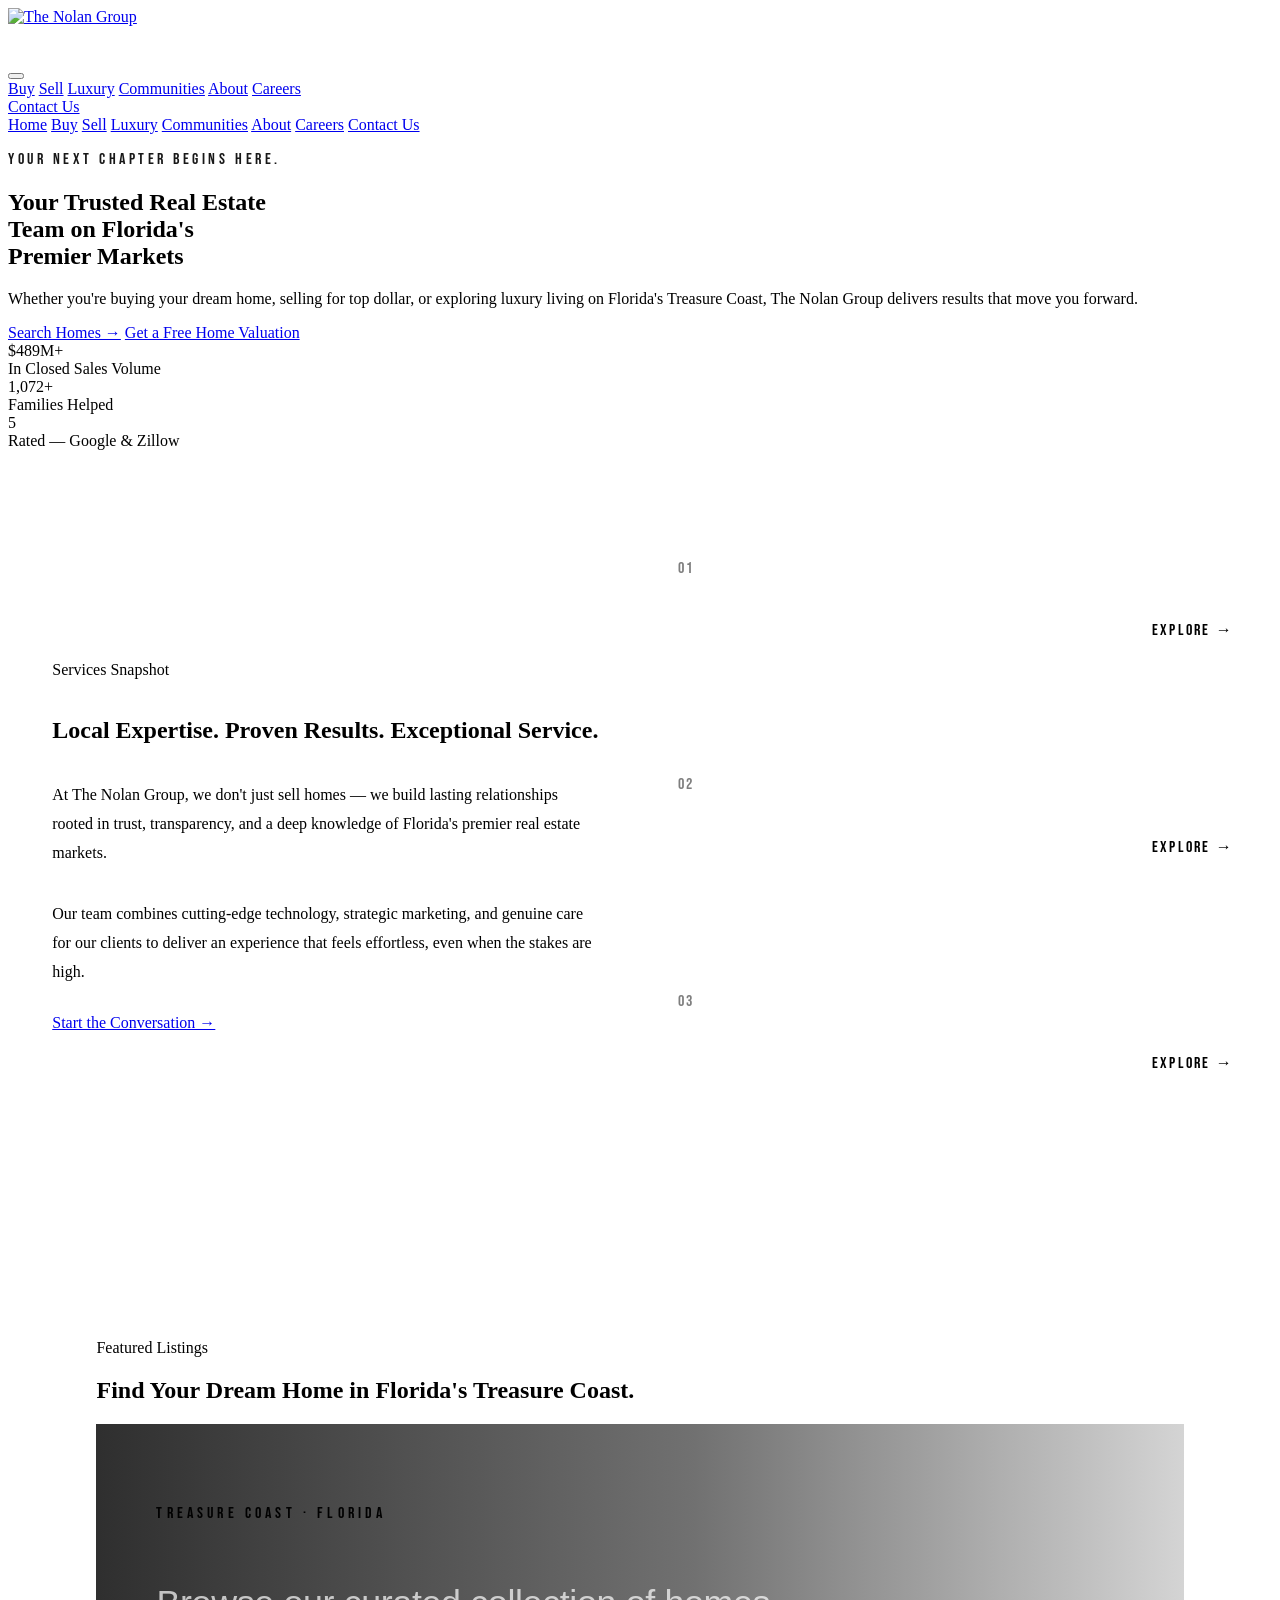
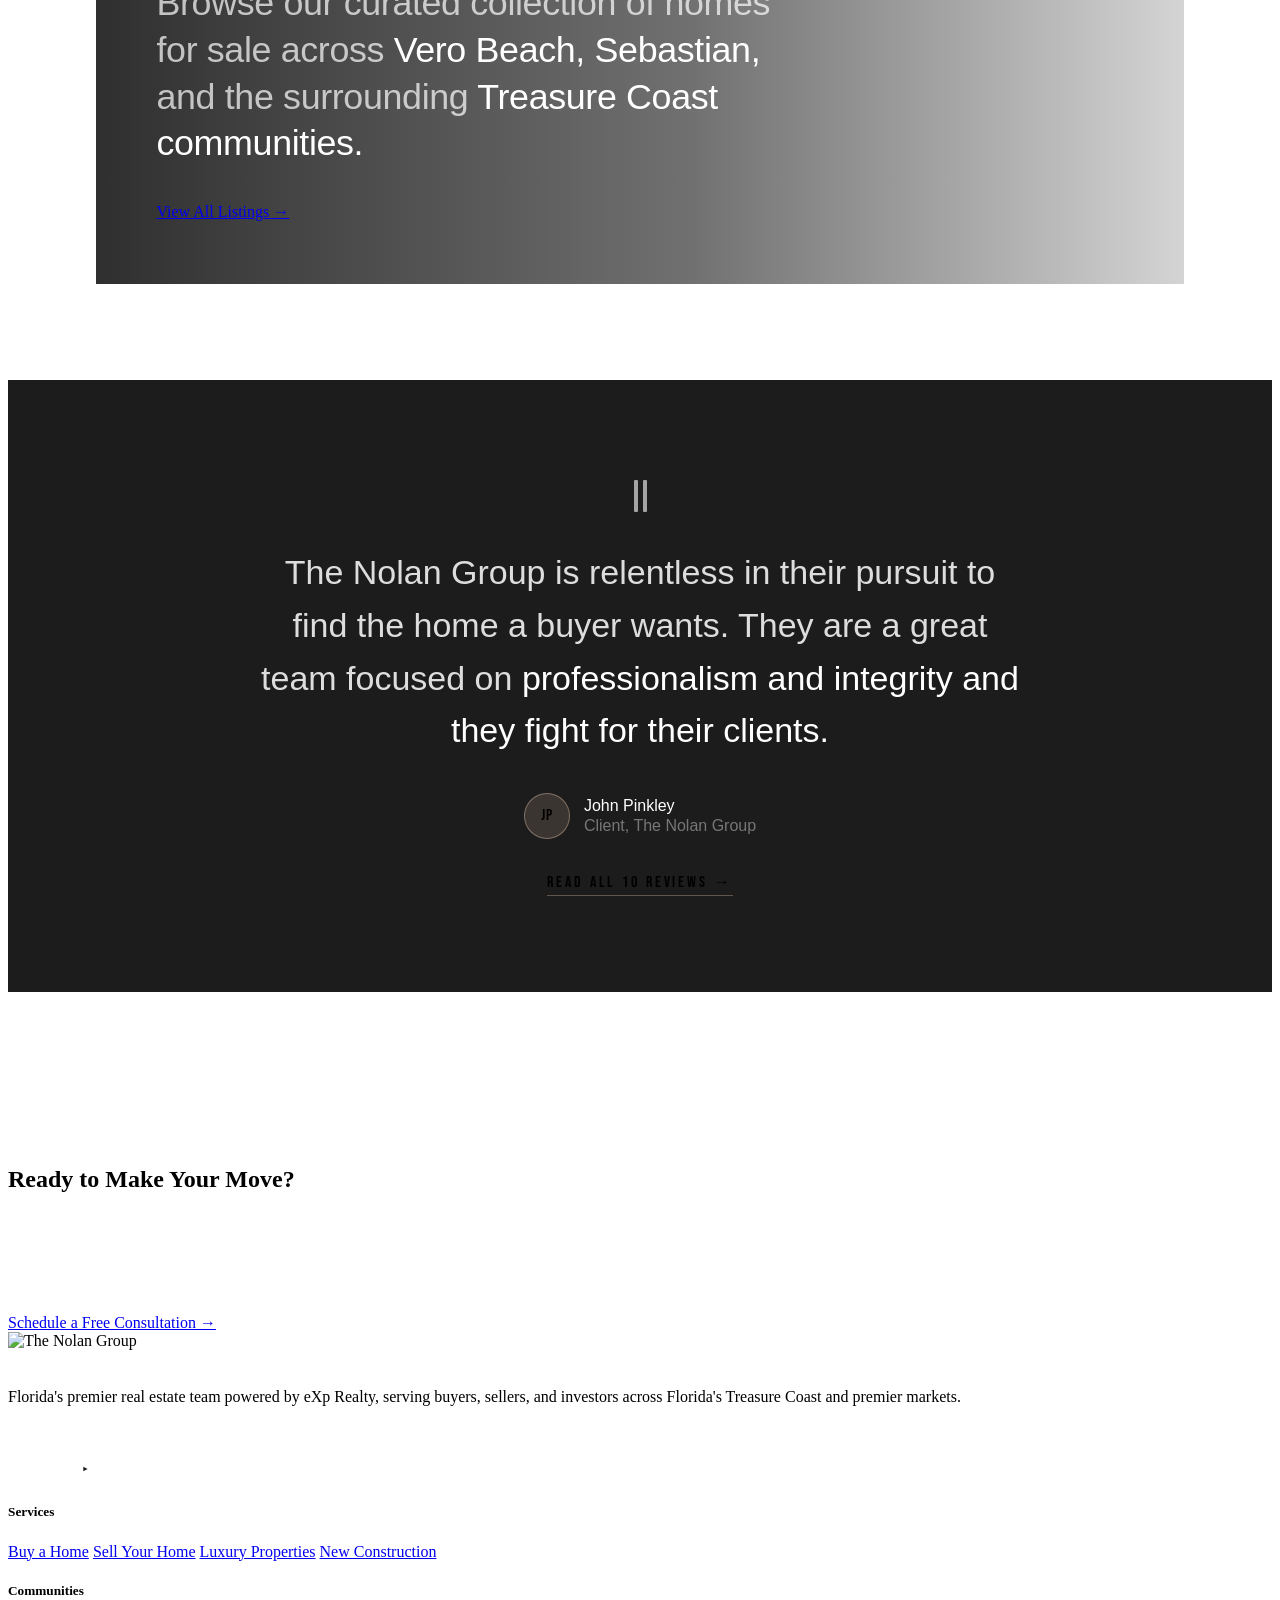
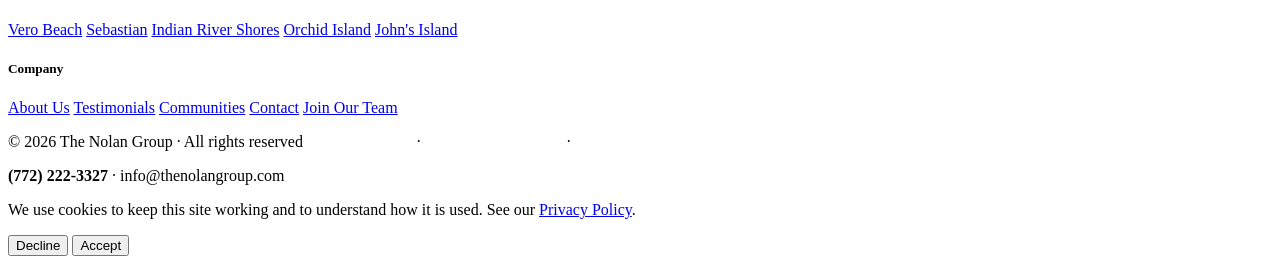
==== commit 3f94097c: "Make every page pure ASCII so CMS pushes are verifiable The CMS write path takes page HTML as a text" ====
--- a/index.html
+++ b/index.html
@@ -4,7 +4,7 @@
 <head>
 <meta charset="utf-8"/>
 <meta content="width=device-width, initial-scale=1.0" name="viewport"/>
-<title>The Nolan Group — Florida's Premier Real Estate Team</title>
+<title>The Nolan Group &mdash; Florida's Premier Real Estate Team</title>
 <link href="https://fonts.googleapis.com" rel="preconnect"/>
 <link crossorigin="" href="https://fonts.gstatic.com" rel="preconnect"/>
 <link href="https://fonts.googleapis.com/css2?family=Bebas+Neue&amp;display=swap" rel="stylesheet"/>
@@ -15,13 +15,13 @@
 <meta content="website" property="og:type"/>
 <meta content="The Nolan Group" property="og:site_name"/>
 <meta content="en_US" property="og:locale"/>
-<meta content="The Nolan Group — Florida's Premier Real Estate Team" property="og:title"/>
+<meta content="The Nolan Group &mdash; Florida's Premier Real Estate Team" property="og:title"/>
 <meta content="The Nolan Group is Florida's Treasure Coast real estate team. Buy, sell, or explore luxury homes in Vero Beach, Sebastian, and Indian River County." property="og:description"/>
 <meta content="https://www.thenolangroup.com/" property="og:url"/>
 <meta content="https://cdn.katalyst-crm.com/t1/cloudinary/55_pkknzk.jpg" property="og:image"/>
 <meta content="The Nolan Group, Treasure Coast real estate" property="og:image:alt"/>
 <meta content="summary_large_image" name="twitter:card"/>
-<meta content="The Nolan Group — Florida's Premier Real Estate Team" name="twitter:title"/>
+<meta content="The Nolan Group &mdash; Florida's Premier Real Estate Team" name="twitter:title"/>
 <meta content="The Nolan Group is Florida's Treasure Coast real estate team. Buy, sell, or explore luxury homes in Vero Beach, Sebastian, and Indian River County." name="twitter:description"/>
 <meta content="https://cdn.katalyst-crm.com/t1/cloudinary/55_pkknzk.jpg" name="twitter:image"/>
 
@@ -82,7 +82,7 @@
 <h1 data-edit="hero.title" data-label="Title" data-type="richtext">Your Trusted Real Estate<br/>Team on Florida's<br/><span style="color:var(--gold-lt)">Premier Markets</span></h1>
 <p class="h-sub" data-edit="hero.body_2" data-label="Paragraph 2" data-type="richtext">Whether you're buying your dream home, selling for top dollar, or exploring luxury living on Florida's Treasure Coast, The Nolan Group delivers results that move you forward.</p>
 <div class="h-btns">
-<a class="btn-g" data-edit="hero.cta_1" data-label="Link 1" data-type="link" href="contact.html">Search Homes →</a>
+<a class="btn-g" data-edit="hero.cta_1" data-label="Link 1" data-type="link" href="contact.html">Search Homes &rarr;</a>
 <a class="btn-o" data-edit="hero.cta_2" data-label="Link 2" data-type="link" href="contact.html">Get a Free Home Valuation</a>
 </div>
 </div>
@@ -91,7 +91,7 @@
 <div class="stats-inner">
 <div class="stat"><div class="stat-n" data-prefix="$" data-suffix="M+" data-target="500">$500M+</div><div class="stat-l">In Closed Sales Volume</div></div>
 <div class="stat"><div class="stat-n" data-suffix="+" data-target="1100">1100+</div><div class="stat-l">Families Helped</div></div>
-<div class="stat"><div class="stat-n" data-suffix="" data-target="5">5</div><div class="stat-l" style="white-space:nowrap;min-width:160px">Rated — Google &amp; Zillow</div></div>
+<div class="stat"><div class="stat-n" data-suffix="" data-target="5">5</div><div class="stat-l" style="white-space:nowrap;min-width:160px">Rated &mdash; Google &amp; Zillow</div></div>
 </div>
 </div>
 <!-- progress bar -->
@@ -104,11 +104,11 @@
 <div class="vp-l" style="padding:72px 6% 72px 7%;background:var(--off);display:flex;flex-direction:column;justify-content:center">
 <div class="sec-ey r" data-edit="vp.eyebrow" data-label="Eyebrow" data-type="text" style="margin-bottom:18px">Services Snapshot</div>
 <h2 class="r d1" data-edit="vp.title" data-label="Title" data-type="richtext" style="margin-bottom:20px">Local Expertise. Proven Results. <span style="color:var(--gold)">Exceptional Service.</span></h2>
-<p class="r d1" data-edit="vp.body_1" data-label="Paragraph 1" data-type="richtext" style="font-size:16px;line-height:1.82;color:var(--mid);margin-bottom:16px">At The Nolan Group, we don't just sell homes — we build lasting relationships rooted in trust, transparency, and a deep knowledge of Florida's premier real estate markets.</p>
+<p class="r d1" data-edit="vp.body_1" data-label="Paragraph 1" data-type="richtext" style="font-size:16px;line-height:1.82;color:var(--mid);margin-bottom:16px">At The Nolan Group, we don't just sell homes &mdash; we build lasting relationships rooted in trust, transparency, and a deep knowledge of Florida's premier real estate markets.</p>
 <p class="r d2" data-edit="vp.body_2" data-label="Paragraph 2" data-type="richtext" style="font-size:16px;line-height:1.82;color:var(--mid);margin-bottom:28px">Our team combines cutting-edge technology, strategic marketing, and genuine care for our clients to deliver an experience that feels effortless, even when the stakes are high.</p>
-<a class="btn-g r d2" data-edit="vp.cta_1" data-label="Link 1" data-type="link" href="contact.html" style="display:inline-flex;align-self:flex-start">Start the Conversation →</a>
-</div>
-<!-- RIGHT: services — no images, pure typography -->
+<a class="btn-g r d2" data-edit="vp.cta_1" data-label="Link 1" data-type="link" href="contact.html" style="display:inline-flex;align-self:flex-start">Start the Conversation &rarr;</a>
+</div>
+<!-- RIGHT: services &mdash; no images, pure typography -->
 <div style="background:var(--navy);display:flex;flex-direction:column;justify-content:center;padding:72px 6%">
 <div style="border-top:0.5px solid rgba(255,255,255,0.08)">
 <!-- 01 Buying -->
@@ -118,7 +118,7 @@
 <h3 data-edit="vp.item_1_title" data-label="Item 1 title" data-type="text" style="font-family:'Aeonik Pro','Helvetica Neue',Arial,sans-serif;font-size:clamp(22px,2.4vw,32px);font-weight:300;color:#fff;margin-bottom:10px;line-height:1.1">Buying</h3>
 <p data-edit="vp.body_3" data-label="Paragraph 3" data-type="richtext" style="font-size:16px;line-height:1.72;color:rgba(255,255,255,0.45)">We find you the right home at the right price. Guided from search to close.</p>
 </div>
-<a data-edit="vp.cta_2" data-label="Link 2" data-type="link" href="buy.html" onmouseout="this.style.letterSpacing='.14em'" onmouseover="this.style.letterSpacing='.2em'" style="font-family:'Bebas Neue',sans-serif;font-size:16px;letter-spacing:.14em;color:var(--gold);text-decoration:none;white-space:nowrap;transition:letter-spacing .2s">Explore →</a>
+<a data-edit="vp.cta_2" data-label="Link 2" data-type="link" href="buy.html" onmouseout="this.style.letterSpacing='.14em'" onmouseover="this.style.letterSpacing='.2em'" style="font-family:'Bebas Neue',sans-serif;font-size:16px;letter-spacing:.14em;color:var(--gold);text-decoration:none;white-space:nowrap;transition:letter-spacing .2s">Explore &rarr;</a>
 </div>
 <!-- 02 Selling -->
 <div onmouseout="this.style.opacity='1'" onmouseover="this.style.opacity='.85'" style="border-bottom:0.5px solid rgba(255,255,255,0.08);padding:32px 0;display:grid;grid-template-columns:auto 1fr auto;gap:24px;align-items:center;transition:opacity .2s">
@@ -127,7 +127,7 @@
 <h3 data-edit="vp.item_2_title" data-label="Item 2 title" data-type="text" style="font-family:'Aeonik Pro','Helvetica Neue',Arial,sans-serif;font-size:clamp(22px,2.4vw,32px);font-weight:300;color:#fff;margin-bottom:10px;line-height:1.1">Selling</h3>
 <p data-edit="vp.body_4" data-label="Paragraph 4" data-type="richtext" style="font-size:16px;line-height:1.72;color:rgba(255,255,255,0.45)">Maximum exposure, strategic pricing, and expert negotiation to get you top dollar.</p>
 </div>
-<a data-edit="vp.cta_3" data-label="Link 3" data-type="link" href="sell.html" onmouseout="this.style.letterSpacing='.14em'" onmouseover="this.style.letterSpacing='.2em'" style="font-family:'Bebas Neue',sans-serif;font-size:16px;letter-spacing:.14em;color:var(--gold);text-decoration:none;white-space:nowrap;transition:letter-spacing .2s">Explore →</a>
+<a data-edit="vp.cta_3" data-label="Link 3" data-type="link" href="sell.html" onmouseout="this.style.letterSpacing='.14em'" onmouseover="this.style.letterSpacing='.2em'" style="font-family:'Bebas Neue',sans-serif;font-size:16px;letter-spacing:.14em;color:var(--gold);text-decoration:none;white-space:nowrap;transition:letter-spacing .2s">Explore &rarr;</a>
 </div>
 <!-- 03 Luxury & New Construction -->
 <div onmouseout="this.style.opacity='1'" onmouseover="this.style.opacity='.85'" style="padding:32px 0;display:grid;grid-template-columns:auto 1fr auto;gap:24px;align-items:center;transition:opacity .2s">
@@ -136,7 +136,7 @@
 <h3 data-edit="vp.item_3_title" data-label="Item 3 title" data-type="text" style="font-family:'Aeonik Pro','Helvetica Neue',Arial,sans-serif;font-size:clamp(22px,2.4vw,32px);font-weight:300;color:#fff;margin-bottom:10px;line-height:1.1">Luxury &amp; New Construction</h3>
 <p data-edit="vp.body_5" data-label="Paragraph 5" data-type="richtext" style="font-size:16px;line-height:1.72;color:rgba(255,255,255,0.45)">Exclusive access to Florida's finest properties and pre-build opportunities.</p>
 </div>
-<a data-edit="vp.cta_4" data-label="Link 4" data-type="link" href="luxury.html" onmouseout="this.style.letterSpacing='.14em'" onmouseover="this.style.letterSpacing='.2em'" style="font-family:'Bebas Neue',sans-serif;font-size:16px;letter-spacing:.14em;color:var(--gold);text-decoration:none;white-space:nowrap;transition:letter-spacing .2s">Explore →</a>
+<a data-edit="vp.cta_4" data-label="Link 4" data-type="link" href="luxury.html" onmouseout="this.style.letterSpacing='.14em'" onmouseover="this.style.letterSpacing='.2em'" style="font-family:'Bebas Neue',sans-serif;font-size:16px;letter-spacing:.14em;color:var(--gold);text-decoration:none;white-space:nowrap;transition:letter-spacing .2s">Explore &rarr;</a>
 </div>
 </div>
 </div>
@@ -162,9 +162,9 @@
 <div style="position:absolute;inset:0;background:linear-gradient(to right,rgba(18,18,18,0.88) 0%,rgba(18,18,18,0.6) 55%,rgba(18,18,18,0.18) 100%);z-index:1"></div>
 <!-- text + button -->
 <div style="position:absolute;inset:0;display:flex;flex-direction:column;justify-content:center;padding:0 60px;max-width:660px;gap:0;z-index:2">
-<p data-edit="lst.body_1" data-label="Paragraph 1" data-type="richtext" style="font-family:'Bebas Neue',sans-serif;font-size:16px;letter-spacing:.26em;text-transform:uppercase;color:var(--gold);margin-bottom:22px">Treasure Coast · Florida</p>
+<p data-edit="lst.body_1" data-label="Paragraph 1" data-type="richtext" style="font-family:'Bebas Neue',sans-serif;font-size:16px;letter-spacing:.26em;text-transform:uppercase;color:var(--gold);margin-bottom:22px">Treasure Coast &middot; Florida</p>
 <h3 data-edit="lst.item_1_title" data-label="Item 1 title" data-type="text" style="font-family:'Aeonik Pro','Helvetica Neue',Arial,sans-serif;font-size:clamp(22px,2.8vw,36px);font-weight:300;color:#fff;line-height:1.3;margin-bottom:36px;letter-spacing:-.01em"><span style="opacity:0.7">Browse our curated collection of homes for sale across </span>Vero Beach, Sebastian, <span style="opacity:0.7">and the surrounding </span>Treasure Coast communities.</h3>
-<div><a class="btn-g" data-edit="lst.cta_1" data-label="Link 1" data-type="link" href="contact.html">View All Listings →</a></div>
+<div><a class="btn-g" data-edit="lst.cta_1" data-label="Link 1" data-type="link" href="contact.html">View All Listings &rarr;</a></div>
 </div>
 <!-- gold left accent -->
 <div style="position:absolute;left:0;top:0;bottom:0;width:3px;background:linear-gradient(to bottom,var(--gold),transparent);z-index:2"></div>
@@ -190,7 +190,7 @@
 <div style="font-family:'Aeonik Pro','Helvetica Neue',Arial,sans-serif;font-size:16px;color:rgba(255,255,255,0.4)">Client, The Nolan Group</div>
 </div>
 </div>
-<div style="margin-top:34px"><a data-edit="testimonial.cta_1" data-label="Link 1" data-type="link" href="testimonials.html" style="font-family:'Bebas Neue',sans-serif;font-size:16px;letter-spacing:.18em;text-transform:uppercase;color:var(--gold-lt);text-decoration:none;border-bottom:0.5px solid rgba(201,173,152,0.4);padding-bottom:3px">Read all 10 reviews →</a></div>
+<div style="margin-top:34px"><a data-edit="testimonial.cta_1" data-label="Link 1" data-type="link" href="testimonials.html" style="font-family:'Bebas Neue',sans-serif;font-size:16px;letter-spacing:.18em;text-transform:uppercase;color:var(--gold-lt);text-decoration:none;border-bottom:0.5px solid rgba(201,173,152,0.4);padding-bottom:3px">Read all 10 reviews &rarr;</a></div>
 <script>
     (function(){
       var q=document.getElementById('tqQuote'),n=document.getElementById('tqName'),v=document.getElementById('tqInit');
@@ -225,7 +225,7 @@
 <p class="r d1" data-edit="cta_ban.body_1" data-label="Paragraph 1" data-type="richtext" style="font-size:16px;color:rgba(255,255,255,0.75);max-width:480px;line-height:1.78">Connect with our team today for a no-pressure consultation. We'll answer your questions, explain the process, and help you take the next step with confidence.</p>
 </div>
 <div class="cta-r r d2">
-<a class="btn-g" data-edit="cta_ban.cta_1" data-label="Link 1" data-type="link" href="contact.html">Schedule a Free Consultation →</a>
+<a class="btn-g" data-edit="cta_ban.cta_1" data-label="Link 1" data-type="link" href="contact.html">Schedule a Free Consultation &rarr;</a>
 </div>
 </div>
 </section>
@@ -236,7 +236,7 @@
 <div class="ft-brand">
 <img alt="The Nolan Group" data-edit="site_footer.image_1" data-label="The Nolan Group" data-type="image" src="https://cdn.katalyst-crm.com/t1/cloudinary/logonav_hghghu.png" style="height:40px;width:auto;display:block;margin-bottom:16px"/>
 <p data-edit="site_footer.body_1" data-label="Paragraph 1" data-type="richtext">Florida's premier real estate team powered by eXp Realty, serving buyers, sellers, and investors across Florida's Treasure Coast and premier markets.</p>
-<p data-edit="site_footer.body_2" data-label="Paragraph 2" data-type="richtext" style="margin-top:14px;font-size:16px;color:rgba(255,255,255,0.24)">Monday – Saturday · 8am – 6pm</p>
+<p data-edit="site_footer.body_2" data-label="Paragraph 2" data-type="richtext" style="margin-top:14px;font-size:16px;color:rgba(255,255,255,0.24)">Monday &ndash; Saturday &middot; 8am &ndash; 6pm</p>
 <!-- Social Media -->
 <div style="display:flex;gap:16px;margin-top:20px;align-items:center">
 <a aria-label="Facebook" href="https://www.facebook.com/TheNolanGroupofExp" onmouseout="this.style.color='rgba(255,255,255,0.45)'" onmouseover="this.style.color='var(--gold)'" rel="noopener" style="color:rgba(255,255,255,0.45);transition:color .2s" target="_blank">
@@ -278,8 +278,8 @@
 </div>
 </div>
 <div class="ft-bot">
-<p data-edit="site_footer.body_3" data-label="Paragraph 3" data-type="richtext">© <span class="yr">2026</span> The Nolan Group · All rights reserved   <a href="privacy.html" onmouseout="this.style.color='rgba(255,255,255,0.4)'" onmouseover="this.style.color='var(--gold)'" style="color:rgba(255,255,255,0.4);text-decoration:none">Privacy Policy</a>  ·  <a href="terms.html" onmouseout="this.style.color='rgba(255,255,255,0.4)'" onmouseover="this.style.color='var(--gold)'" style="color:rgba(255,255,255,0.4);text-decoration:none">Terms &amp; Conditions</a>  ·  <a href="accessibility.html" onmouseout="this.style.color='rgba(255,255,255,0.4)'" onmouseover="this.style.color='var(--gold)'" style="color:rgba(255,255,255,0.4);text-decoration:none">Accessibility</a></p>
-<div class="ft-contact"><strong><a href="tel:7722223327" style="color:inherit;text-decoration:none">(772) 222-3327</a></strong> · info@thenolangroup.com</div>
+<p data-edit="site_footer.body_3" data-label="Paragraph 3" data-type="richtext">&copy; <span class="yr">2026</span> The Nolan Group &middot; All rights reserved &nbsp;&nbsp;<a href="privacy.html" onmouseout="this.style.color='rgba(255,255,255,0.4)'" onmouseover="this.style.color='var(--gold)'" style="color:rgba(255,255,255,0.4);text-decoration:none">Privacy Policy</a> &nbsp;&middot;&nbsp; <a href="terms.html" onmouseout="this.style.color='rgba(255,255,255,0.4)'" onmouseover="this.style.color='var(--gold)'" style="color:rgba(255,255,255,0.4);text-decoration:none">Terms &amp; Conditions</a> &nbsp;&middot;&nbsp; <a href="accessibility.html" onmouseout="this.style.color='rgba(255,255,255,0.4)'" onmouseover="this.style.color='var(--gold)'" style="color:rgba(255,255,255,0.4);text-decoration:none">Accessibility</a></p>
+<div class="ft-contact"><strong><a href="tel:7722223327" style="color:inherit;text-decoration:none">(772) 222-3327</a></strong> &middot; info@thenolangroup.com</div>
 </div>
 </div>
 </footer>
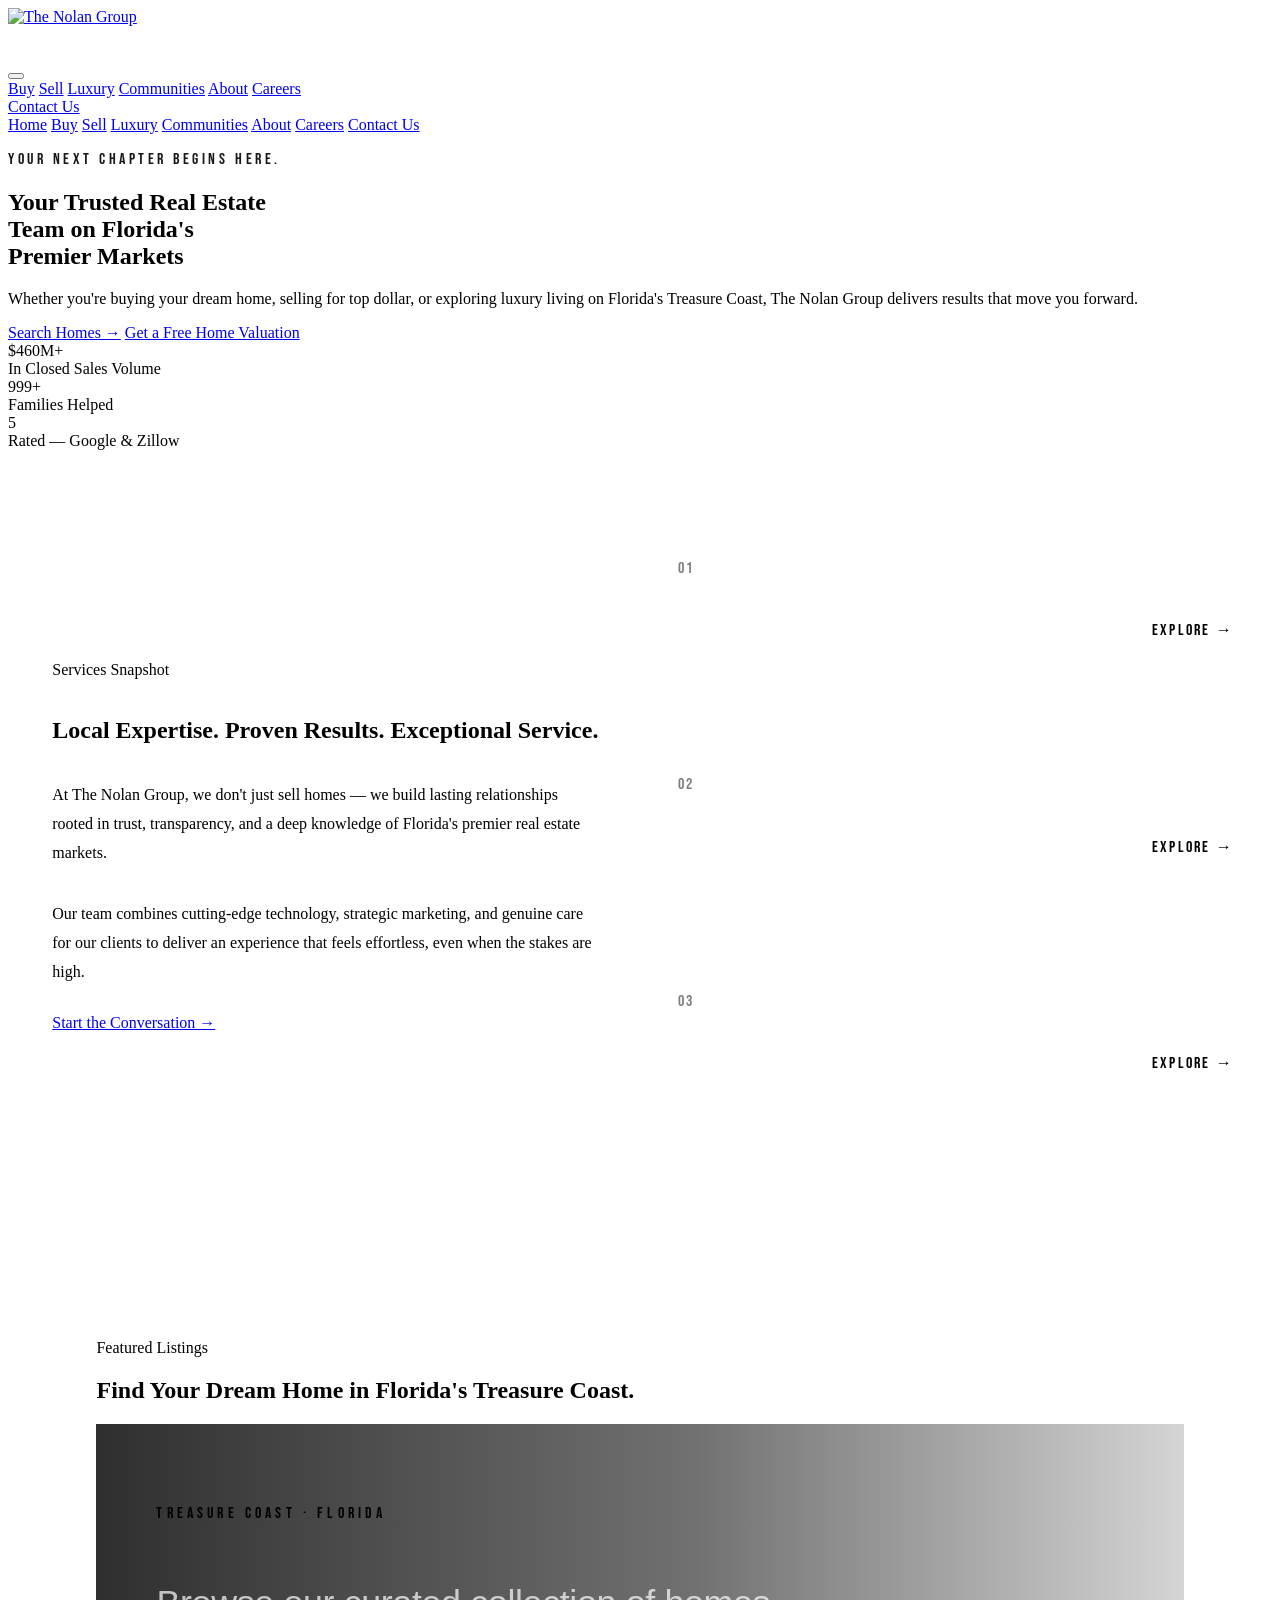
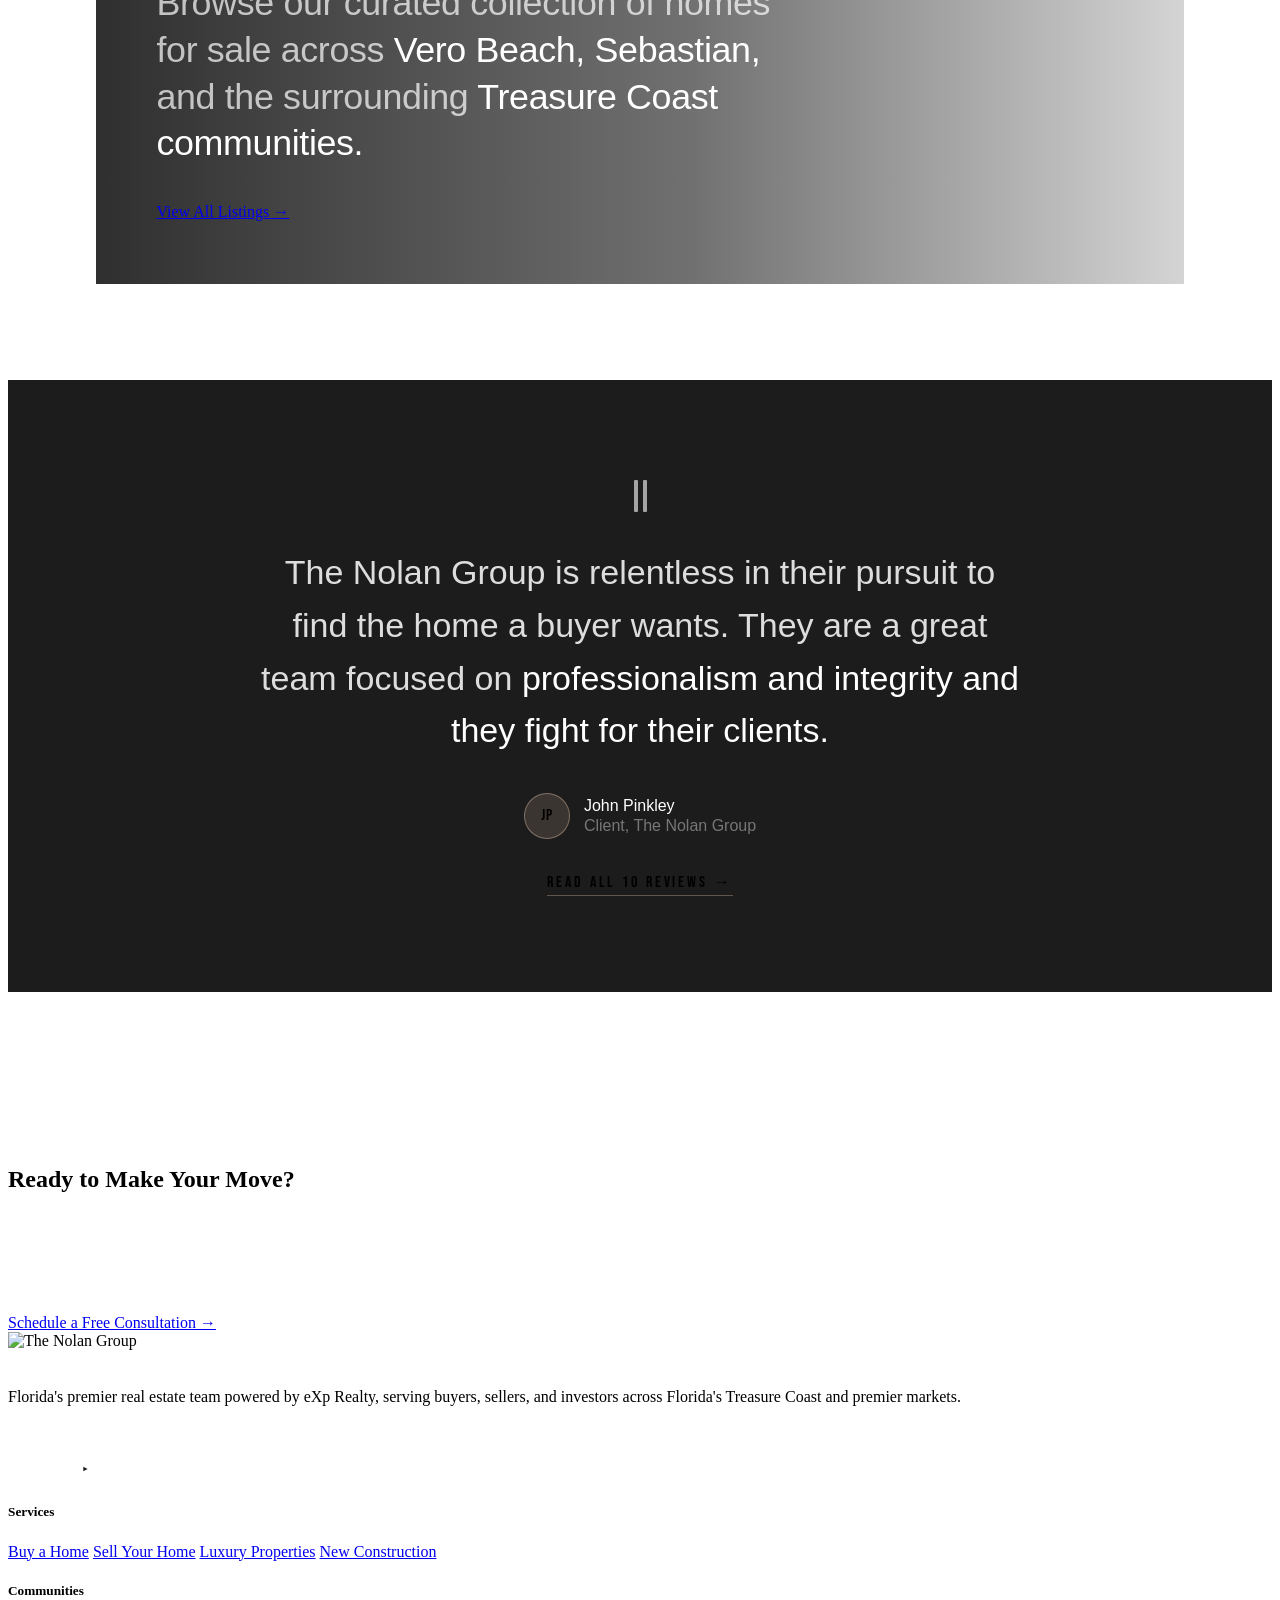
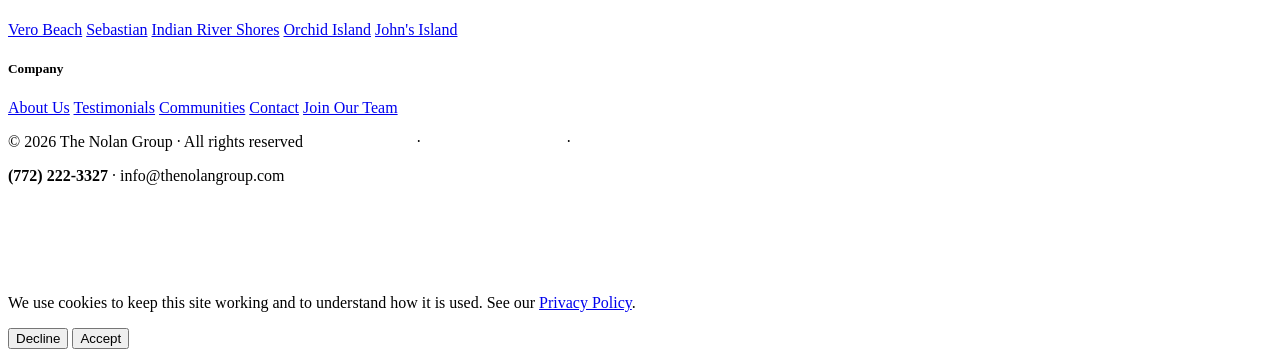
==== commit a71e6799: "Make the contact details editable and add a brokerage compliance block Two gaps that left audit rows" ====
--- a/index.html
+++ b/index.html
@@ -281,6 +281,12 @@
 <p data-edit="site_footer.body_3" data-label="Paragraph 3" data-type="richtext">&copy; <span class="yr">2026</span> The Nolan Group &middot; All rights reserved &nbsp;&nbsp;<a href="privacy.html" onmouseout="this.style.color='rgba(255,255,255,0.4)'" onmouseover="this.style.color='var(--gold)'" style="color:rgba(255,255,255,0.4);text-decoration:none">Privacy Policy</a> &nbsp;&middot;&nbsp; <a href="terms.html" onmouseout="this.style.color='rgba(255,255,255,0.4)'" onmouseover="this.style.color='var(--gold)'" style="color:rgba(255,255,255,0.4);text-decoration:none">Terms &amp; Conditions</a> &nbsp;&middot;&nbsp; <a href="accessibility.html" onmouseout="this.style.color='rgba(255,255,255,0.4)'" onmouseover="this.style.color='var(--gold)'" style="color:rgba(255,255,255,0.4);text-decoration:none">Accessibility</a></p>
 <div class="ft-contact"><strong><a href="tel:7722223327" style="color:inherit;text-decoration:none">(772) 222-3327</a></strong> &middot; info@thenolangroup.com</div>
 </div>
+<!-- Brokerage compliance (audit #6). Wording needs Shari / brokerage review;
+     licence number still to be supplied. Both lines are client-editable. -->
+<div class="ft-legal" style="margin-top:22px;padding-top:18px;border-top:0.5px solid rgba(255,255,255,0.08)">
+<p data-edit="site_footer.body_4" data-label="Brokerage" data-type="richtext" style="font-size:13px;line-height:1.75;color:rgba(255,255,255,0.3);margin:0 0 6px">The Nolan Group is a real estate team with eXp Realty LLC.</p>
+<p data-edit="site_footer.body_5" data-label="Equal Housing" data-type="richtext" style="font-size:13px;line-height:1.75;color:rgba(255,255,255,0.3);margin:0">Equal Housing Opportunity. The Nolan Group supports the Fair Housing Act and the Equal Opportunity Act.</p>
+</div>
 </div>
 </footer>
 <script>
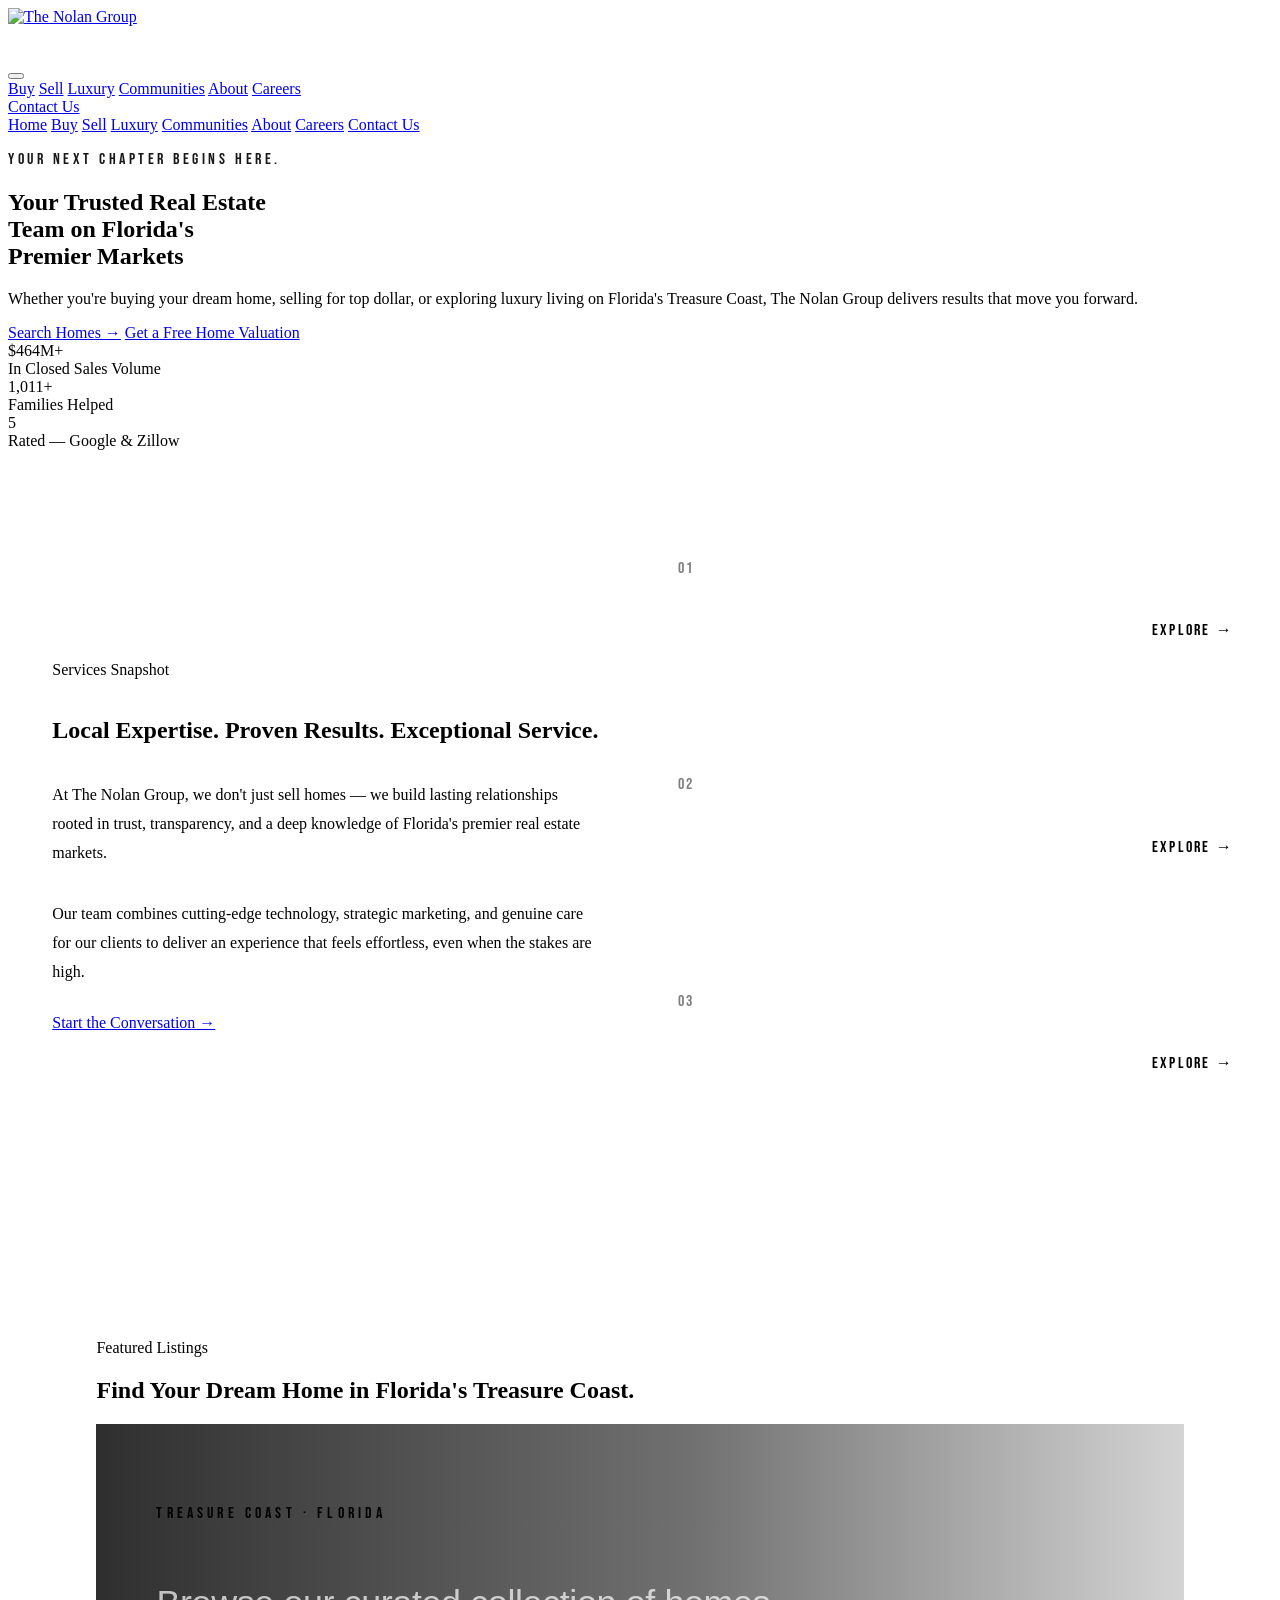
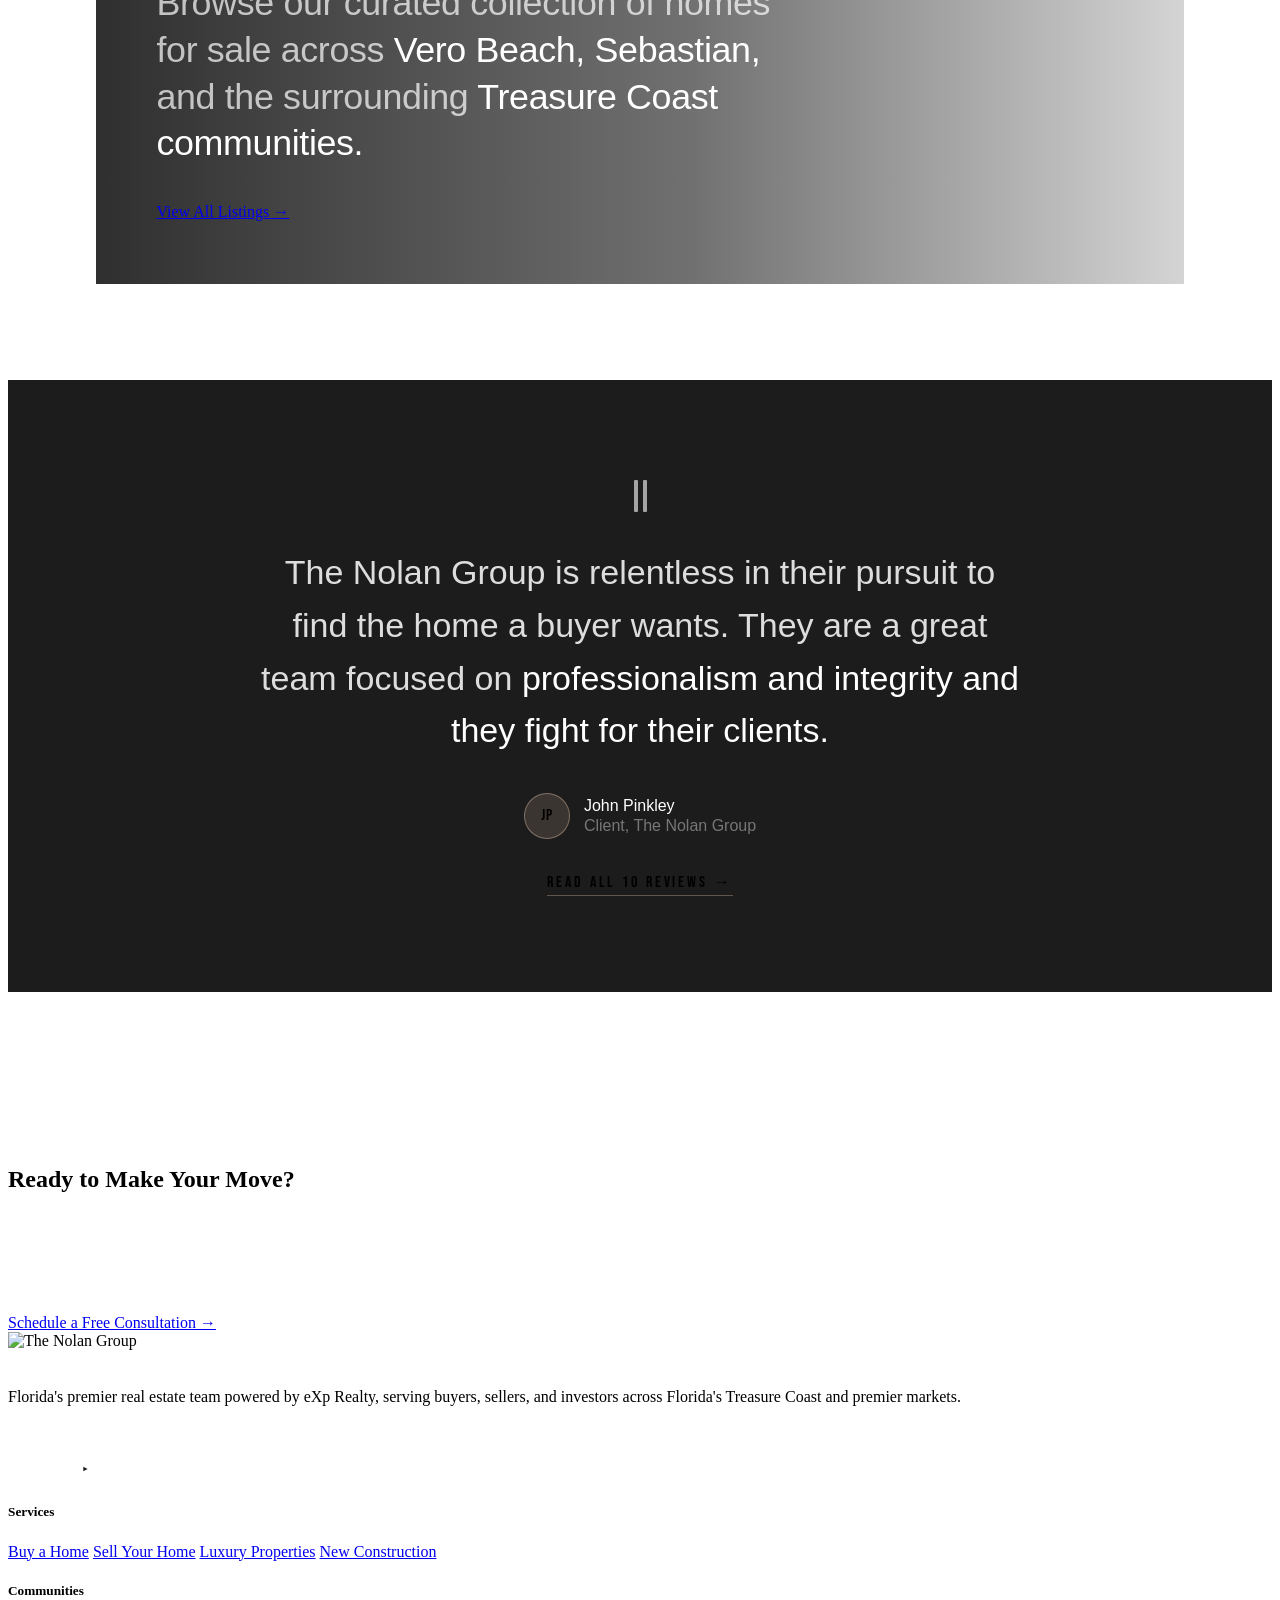
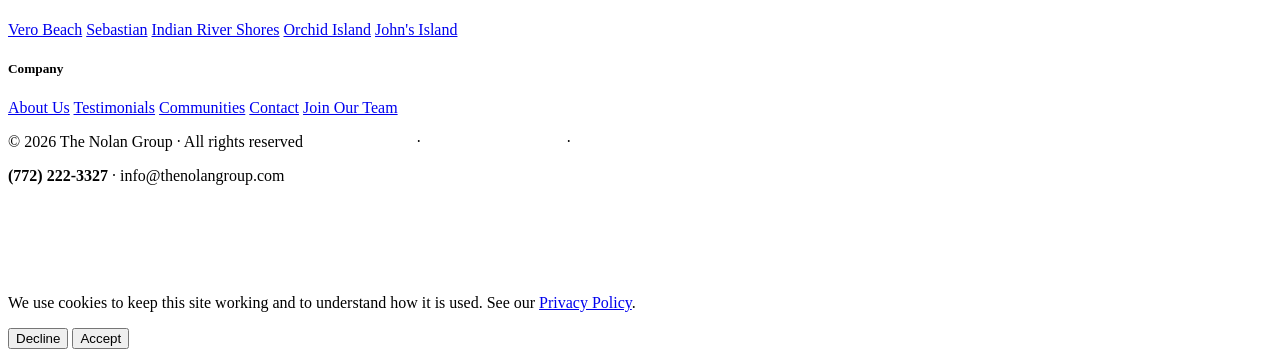
==== commit 45e75053: "Rewrite internal links to the one form both platforms serve Every internal link was <page>.html, whi" ====
--- a/index.html
+++ b/index.html
@@ -29,28 +29,28 @@
 <body>
 <!-- NAV -->
 <nav data-group="Header" data-icon="menu" data-label="Navigation" data-section="nav">
-<a class="n-logo" href="#"><img alt="The Nolan Group" data-edit="nav.image_1" data-label="The Nolan Group" data-type="image" src="https://cdn.katalyst-crm.com/t1/cloudinary/logonav_hghghu.png" style="height:54px;width:auto;display:block"/></a>
+<a class="n-logo" href="/"><img alt="The Nolan Group" data-edit="nav.image_1" data-label="The Nolan Group" data-type="image" src="https://cdn.katalyst-crm.com/t1/cloudinary/logonav_hghghu.png" style="height:54px;width:auto;display:block"/></a>
 <button aria-label="Menu" class="hamburger" id="hamburger"><span></span><span></span><span></span></button>
 <div class="n-links">
-<a href="buy.html">Buy</a>
-<a href="sell.html">Sell</a>
-<a href="luxury.html">Luxury</a>
-<a href="communities.html">Communities</a>
-<a href="about.html">About</a>
-<a href="join.html">Careers</a>
-</div>
-<a class="n-btn" data-edit="nav.cta_1" data-label="Link 1" data-type="link" href="contact.html">Contact Us</a>
+<a href="/buy/">Buy</a>
+<a href="/sell/">Sell</a>
+<a href="/luxury/">Luxury</a>
+<a href="/communities/">Communities</a>
+<a href="/about/">About</a>
+<a href="/join/">Careers</a>
+</div>
+<a class="n-btn" data-edit="nav.cta_1" data-label="Link 1" data-type="link" href="/contact/">Contact Us</a>
 </nav>
 <!-- Mobile Menu -->
 <div class="mobile-menu" data-group="Header" data-icon="menu" data-label="Mobile Menu" data-section="mobile_menu" id="mobileMenu">
-<a href="index.html">Home</a>
-<a href="buy.html">Buy</a>
-<a href="sell.html">Sell</a>
-<a href="luxury.html">Luxury</a>
-<a href="communities.html">Communities</a>
-<a href="about.html">About</a>
-<a href="join.html">Careers</a>
-<a class="m-contact-btn" data-edit="mobile_menu.cta_1" data-label="Link 1" data-type="link" href="contact.html">Contact Us</a>
+<a href="/">Home</a>
+<a href="/buy/">Buy</a>
+<a href="/sell/">Sell</a>
+<a href="/luxury/">Luxury</a>
+<a href="/communities/">Communities</a>
+<a href="/about/">About</a>
+<a href="/join/">Careers</a>
+<a class="m-contact-btn" data-edit="mobile_menu.cta_1" data-label="Link 1" data-type="link" href="/contact/">Contact Us</a>
 </div>
 <!-- HERO -->
 <section class="hero" data-group="Home" data-icon="star" data-label="Hero" data-section="hero">
@@ -82,8 +82,8 @@
 <h1 data-edit="hero.title" data-label="Title" data-type="richtext">Your Trusted Real Estate<br/>Team on Florida's<br/><span style="color:var(--gold-lt)">Premier Markets</span></h1>
 <p class="h-sub" data-edit="hero.body_2" data-label="Paragraph 2" data-type="richtext">Whether you're buying your dream home, selling for top dollar, or exploring luxury living on Florida's Treasure Coast, The Nolan Group delivers results that move you forward.</p>
 <div class="h-btns">
-<a class="btn-g" data-edit="hero.cta_1" data-label="Link 1" data-type="link" href="contact.html">Search Homes &rarr;</a>
-<a class="btn-o" data-edit="hero.cta_2" data-label="Link 2" data-type="link" href="contact.html">Get a Free Home Valuation</a>
+<a class="btn-g" data-edit="hero.cta_1" data-label="Link 1" data-type="link" href="/contact/">Search Homes &rarr;</a>
+<a class="btn-o" data-edit="hero.cta_2" data-label="Link 2" data-type="link" href="/contact/">Get a Free Home Valuation</a>
 </div>
 </div>
 <!-- stats bar -->
@@ -106,7 +106,7 @@
 <h2 class="r d1" data-edit="vp.title" data-label="Title" data-type="richtext" style="margin-bottom:20px">Local Expertise. Proven Results. <span style="color:var(--gold)">Exceptional Service.</span></h2>
 <p class="r d1" data-edit="vp.body_1" data-label="Paragraph 1" data-type="richtext" style="font-size:16px;line-height:1.82;color:var(--mid);margin-bottom:16px">At The Nolan Group, we don't just sell homes &mdash; we build lasting relationships rooted in trust, transparency, and a deep knowledge of Florida's premier real estate markets.</p>
 <p class="r d2" data-edit="vp.body_2" data-label="Paragraph 2" data-type="richtext" style="font-size:16px;line-height:1.82;color:var(--mid);margin-bottom:28px">Our team combines cutting-edge technology, strategic marketing, and genuine care for our clients to deliver an experience that feels effortless, even when the stakes are high.</p>
-<a class="btn-g r d2" data-edit="vp.cta_1" data-label="Link 1" data-type="link" href="contact.html" style="display:inline-flex;align-self:flex-start">Start the Conversation &rarr;</a>
+<a class="btn-g r d2" data-edit="vp.cta_1" data-label="Link 1" data-type="link" href="/contact/" style="display:inline-flex;align-self:flex-start">Start the Conversation &rarr;</a>
 </div>
 <!-- RIGHT: services &mdash; no images, pure typography -->
 <div style="background:var(--navy);display:flex;flex-direction:column;justify-content:center;padding:72px 6%">
@@ -118,7 +118,7 @@
 <h3 data-edit="vp.item_1_title" data-label="Item 1 title" data-type="text" style="font-family:'Aeonik Pro','Helvetica Neue',Arial,sans-serif;font-size:clamp(22px,2.4vw,32px);font-weight:300;color:#fff;margin-bottom:10px;line-height:1.1">Buying</h3>
 <p data-edit="vp.body_3" data-label="Paragraph 3" data-type="richtext" style="font-size:16px;line-height:1.72;color:rgba(255,255,255,0.45)">We find you the right home at the right price. Guided from search to close.</p>
 </div>
-<a data-edit="vp.cta_2" data-label="Link 2" data-type="link" href="buy.html" onmouseout="this.style.letterSpacing='.14em'" onmouseover="this.style.letterSpacing='.2em'" style="font-family:'Bebas Neue',sans-serif;font-size:16px;letter-spacing:.14em;color:var(--gold);text-decoration:none;white-space:nowrap;transition:letter-spacing .2s">Explore &rarr;</a>
+<a data-edit="vp.cta_2" data-label="Link 2" data-type="link" href="/buy/" onmouseout="this.style.letterSpacing='.14em'" onmouseover="this.style.letterSpacing='.2em'" style="font-family:'Bebas Neue',sans-serif;font-size:16px;letter-spacing:.14em;color:var(--gold);text-decoration:none;white-space:nowrap;transition:letter-spacing .2s">Explore &rarr;</a>
 </div>
 <!-- 02 Selling -->
 <div onmouseout="this.style.opacity='1'" onmouseover="this.style.opacity='.85'" style="border-bottom:0.5px solid rgba(255,255,255,0.08);padding:32px 0;display:grid;grid-template-columns:auto 1fr auto;gap:24px;align-items:center;transition:opacity .2s">
@@ -127,7 +127,7 @@
 <h3 data-edit="vp.item_2_title" data-label="Item 2 title" data-type="text" style="font-family:'Aeonik Pro','Helvetica Neue',Arial,sans-serif;font-size:clamp(22px,2.4vw,32px);font-weight:300;color:#fff;margin-bottom:10px;line-height:1.1">Selling</h3>
 <p data-edit="vp.body_4" data-label="Paragraph 4" data-type="richtext" style="font-size:16px;line-height:1.72;color:rgba(255,255,255,0.45)">Maximum exposure, strategic pricing, and expert negotiation to get you top dollar.</p>
 </div>
-<a data-edit="vp.cta_3" data-label="Link 3" data-type="link" href="sell.html" onmouseout="this.style.letterSpacing='.14em'" onmouseover="this.style.letterSpacing='.2em'" style="font-family:'Bebas Neue',sans-serif;font-size:16px;letter-spacing:.14em;color:var(--gold);text-decoration:none;white-space:nowrap;transition:letter-spacing .2s">Explore &rarr;</a>
+<a data-edit="vp.cta_3" data-label="Link 3" data-type="link" href="/sell/" onmouseout="this.style.letterSpacing='.14em'" onmouseover="this.style.letterSpacing='.2em'" style="font-family:'Bebas Neue',sans-serif;font-size:16px;letter-spacing:.14em;color:var(--gold);text-decoration:none;white-space:nowrap;transition:letter-spacing .2s">Explore &rarr;</a>
 </div>
 <!-- 03 Luxury & New Construction -->
 <div onmouseout="this.style.opacity='1'" onmouseover="this.style.opacity='.85'" style="padding:32px 0;display:grid;grid-template-columns:auto 1fr auto;gap:24px;align-items:center;transition:opacity .2s">
@@ -136,7 +136,7 @@
 <h3 data-edit="vp.item_3_title" data-label="Item 3 title" data-type="text" style="font-family:'Aeonik Pro','Helvetica Neue',Arial,sans-serif;font-size:clamp(22px,2.4vw,32px);font-weight:300;color:#fff;margin-bottom:10px;line-height:1.1">Luxury &amp; New Construction</h3>
 <p data-edit="vp.body_5" data-label="Paragraph 5" data-type="richtext" style="font-size:16px;line-height:1.72;color:rgba(255,255,255,0.45)">Exclusive access to Florida's finest properties and pre-build opportunities.</p>
 </div>
-<a data-edit="vp.cta_4" data-label="Link 4" data-type="link" href="luxury.html" onmouseout="this.style.letterSpacing='.14em'" onmouseover="this.style.letterSpacing='.2em'" style="font-family:'Bebas Neue',sans-serif;font-size:16px;letter-spacing:.14em;color:var(--gold);text-decoration:none;white-space:nowrap;transition:letter-spacing .2s">Explore &rarr;</a>
+<a data-edit="vp.cta_4" data-label="Link 4" data-type="link" href="/luxury/" onmouseout="this.style.letterSpacing='.14em'" onmouseover="this.style.letterSpacing='.2em'" style="font-family:'Bebas Neue',sans-serif;font-size:16px;letter-spacing:.14em;color:var(--gold);text-decoration:none;white-space:nowrap;transition:letter-spacing .2s">Explore &rarr;</a>
 </div>
 </div>
 </div>
@@ -164,7 +164,7 @@
 <div style="position:absolute;inset:0;display:flex;flex-direction:column;justify-content:center;padding:0 60px;max-width:660px;gap:0;z-index:2">
 <p data-edit="lst.body_1" data-label="Paragraph 1" data-type="richtext" style="font-family:'Bebas Neue',sans-serif;font-size:16px;letter-spacing:.26em;text-transform:uppercase;color:var(--gold);margin-bottom:22px">Treasure Coast &middot; Florida</p>
 <h3 data-edit="lst.item_1_title" data-label="Item 1 title" data-type="text" style="font-family:'Aeonik Pro','Helvetica Neue',Arial,sans-serif;font-size:clamp(22px,2.8vw,36px);font-weight:300;color:#fff;line-height:1.3;margin-bottom:36px;letter-spacing:-.01em"><span style="opacity:0.7">Browse our curated collection of homes for sale across </span>Vero Beach, Sebastian, <span style="opacity:0.7">and the surrounding </span>Treasure Coast communities.</h3>
-<div><a class="btn-g" data-edit="lst.cta_1" data-label="Link 1" data-type="link" href="contact.html">View All Listings &rarr;</a></div>
+<div><a class="btn-g" data-edit="lst.cta_1" data-label="Link 1" data-type="link" href="/contact/">View All Listings &rarr;</a></div>
 </div>
 <!-- gold left accent -->
 <div style="position:absolute;left:0;top:0;bottom:0;width:3px;background:linear-gradient(to bottom,var(--gold),transparent);z-index:2"></div>
@@ -190,7 +190,7 @@
 <div style="font-family:'Aeonik Pro','Helvetica Neue',Arial,sans-serif;font-size:16px;color:rgba(255,255,255,0.4)">Client, The Nolan Group</div>
 </div>
 </div>
-<div style="margin-top:34px"><a data-edit="testimonial.cta_1" data-label="Link 1" data-type="link" href="testimonials.html" style="font-family:'Bebas Neue',sans-serif;font-size:16px;letter-spacing:.18em;text-transform:uppercase;color:var(--gold-lt);text-decoration:none;border-bottom:0.5px solid rgba(201,173,152,0.4);padding-bottom:3px">Read all 10 reviews &rarr;</a></div>
+<div style="margin-top:34px"><a data-edit="testimonial.cta_1" data-label="Link 1" data-type="link" href="/testimonials/" style="font-family:'Bebas Neue',sans-serif;font-size:16px;letter-spacing:.18em;text-transform:uppercase;color:var(--gold-lt);text-decoration:none;border-bottom:0.5px solid rgba(201,173,152,0.4);padding-bottom:3px">Read all 10 reviews &rarr;</a></div>
 <script>
     (function(){
       var q=document.getElementById('tqQuote'),n=document.getElementById('tqName'),v=document.getElementById('tqInit');
@@ -225,7 +225,7 @@
 <p class="r d1" data-edit="cta_ban.body_1" data-label="Paragraph 1" data-type="richtext" style="font-size:16px;color:rgba(255,255,255,0.75);max-width:480px;line-height:1.78">Connect with our team today for a no-pressure consultation. We'll answer your questions, explain the process, and help you take the next step with confidence.</p>
 </div>
 <div class="cta-r r d2">
-<a class="btn-g" data-edit="cta_ban.cta_1" data-label="Link 1" data-type="link" href="contact.html">Schedule a Free Consultation &rarr;</a>
+<a class="btn-g" data-edit="cta_ban.cta_1" data-label="Link 1" data-type="link" href="/contact/">Schedule a Free Consultation &rarr;</a>
 </div>
 </div>
 </section>
@@ -255,30 +255,30 @@
 </div>
 <div class="ft-col">
 <h5>Services</h5>
-<a href="buy.html">Buy a Home</a>
-<a href="sell.html">Sell Your Home</a>
-<a href="luxury.html">Luxury Properties</a>
-<a href="new-construction.html">New Construction</a>
+<a href="/buy/">Buy a Home</a>
+<a href="/sell/">Sell Your Home</a>
+<a href="/luxury/">Luxury Properties</a>
+<a href="/new-construction/">New Construction</a>
 </div>
 <div class="ft-col">
 <h5>Communities</h5>
-<a href="communities.html#vero-beach">Vero Beach</a>
-<a href="communities.html#sebastian">Sebastian</a>
-<a href="communities.html#indian-river-shores">Indian River Shores</a>
-<a href="communities.html#orchid-island">Orchid Island</a>
-<a href="communities.html#johns-island">John's Island</a>
+<a href="/communities/#vero-beach">Vero Beach</a>
+<a href="/communities/#sebastian">Sebastian</a>
+<a href="/communities/#indian-river-shores">Indian River Shores</a>
+<a href="/communities/#orchid-island">Orchid Island</a>
+<a href="/communities/#johns-island">John's Island</a>
 </div>
 <div class="ft-col">
 <h5>Company</h5>
-<a href="about.html">About Us</a>
-<a href="testimonials.html">Testimonials</a>
-<a href="communities.html">Communities</a>
-<a href="contact.html">Contact</a>
-<a href="join.html">Join Our Team</a>
+<a href="/about/">About Us</a>
+<a href="/testimonials/">Testimonials</a>
+<a href="/communities/">Communities</a>
+<a href="/contact/">Contact</a>
+<a href="/join/">Join Our Team</a>
 </div>
 </div>
 <div class="ft-bot">
-<p data-edit="site_footer.body_3" data-label="Paragraph 3" data-type="richtext">&copy; <span class="yr">2026</span> The Nolan Group &middot; All rights reserved &nbsp;&nbsp;<a href="privacy.html" onmouseout="this.style.color='rgba(255,255,255,0.4)'" onmouseover="this.style.color='var(--gold)'" style="color:rgba(255,255,255,0.4);text-decoration:none">Privacy Policy</a> &nbsp;&middot;&nbsp; <a href="terms.html" onmouseout="this.style.color='rgba(255,255,255,0.4)'" onmouseover="this.style.color='var(--gold)'" style="color:rgba(255,255,255,0.4);text-decoration:none">Terms &amp; Conditions</a> &nbsp;&middot;&nbsp; <a href="accessibility.html" onmouseout="this.style.color='rgba(255,255,255,0.4)'" onmouseover="this.style.color='var(--gold)'" style="color:rgba(255,255,255,0.4);text-decoration:none">Accessibility</a></p>
+<p data-edit="site_footer.body_3" data-label="Paragraph 3" data-type="richtext">&copy; <span class="yr">2026</span> The Nolan Group &middot; All rights reserved &nbsp;&nbsp;<a href="/privacy/" onmouseout="this.style.color='rgba(255,255,255,0.4)'" onmouseover="this.style.color='var(--gold)'" style="color:rgba(255,255,255,0.4);text-decoration:none">Privacy Policy</a> &nbsp;&middot;&nbsp; <a href="/terms/" onmouseout="this.style.color='rgba(255,255,255,0.4)'" onmouseover="this.style.color='var(--gold)'" style="color:rgba(255,255,255,0.4);text-decoration:none">Terms &amp; Conditions</a> &nbsp;&middot;&nbsp; <a href="/accessibility/" onmouseout="this.style.color='rgba(255,255,255,0.4)'" onmouseover="this.style.color='var(--gold)'" style="color:rgba(255,255,255,0.4);text-decoration:none">Accessibility</a></p>
 <div class="ft-contact"><strong><a href="tel:7722223327" style="color:inherit;text-decoration:none">(772) 222-3327</a></strong> &middot; info@thenolangroup.com</div>
 </div>
 <!-- Brokerage compliance (audit #6). Wording needs Shari / brokerage review;
@@ -521,7 +521,7 @@
 </script>
 <!-- Cookie consent (audit #12) -->
 <div aria-label="Cookie consent" class="ck-ban" id="ckBan" role="region">
-<p>We use cookies to keep this site working and to understand how it is used. See our <a href="privacy.html">Privacy Policy</a>.</p>
+<p>We use cookies to keep this site working and to understand how it is used. See our <a href="/privacy/">Privacy Policy</a>.</p>
 <div class="ck-btns">
 <button class="ck-dec" id="ckDec" type="button">Decline</button>
 <button class="ck-acc" id="ckAcc" type="button">Accept</button>
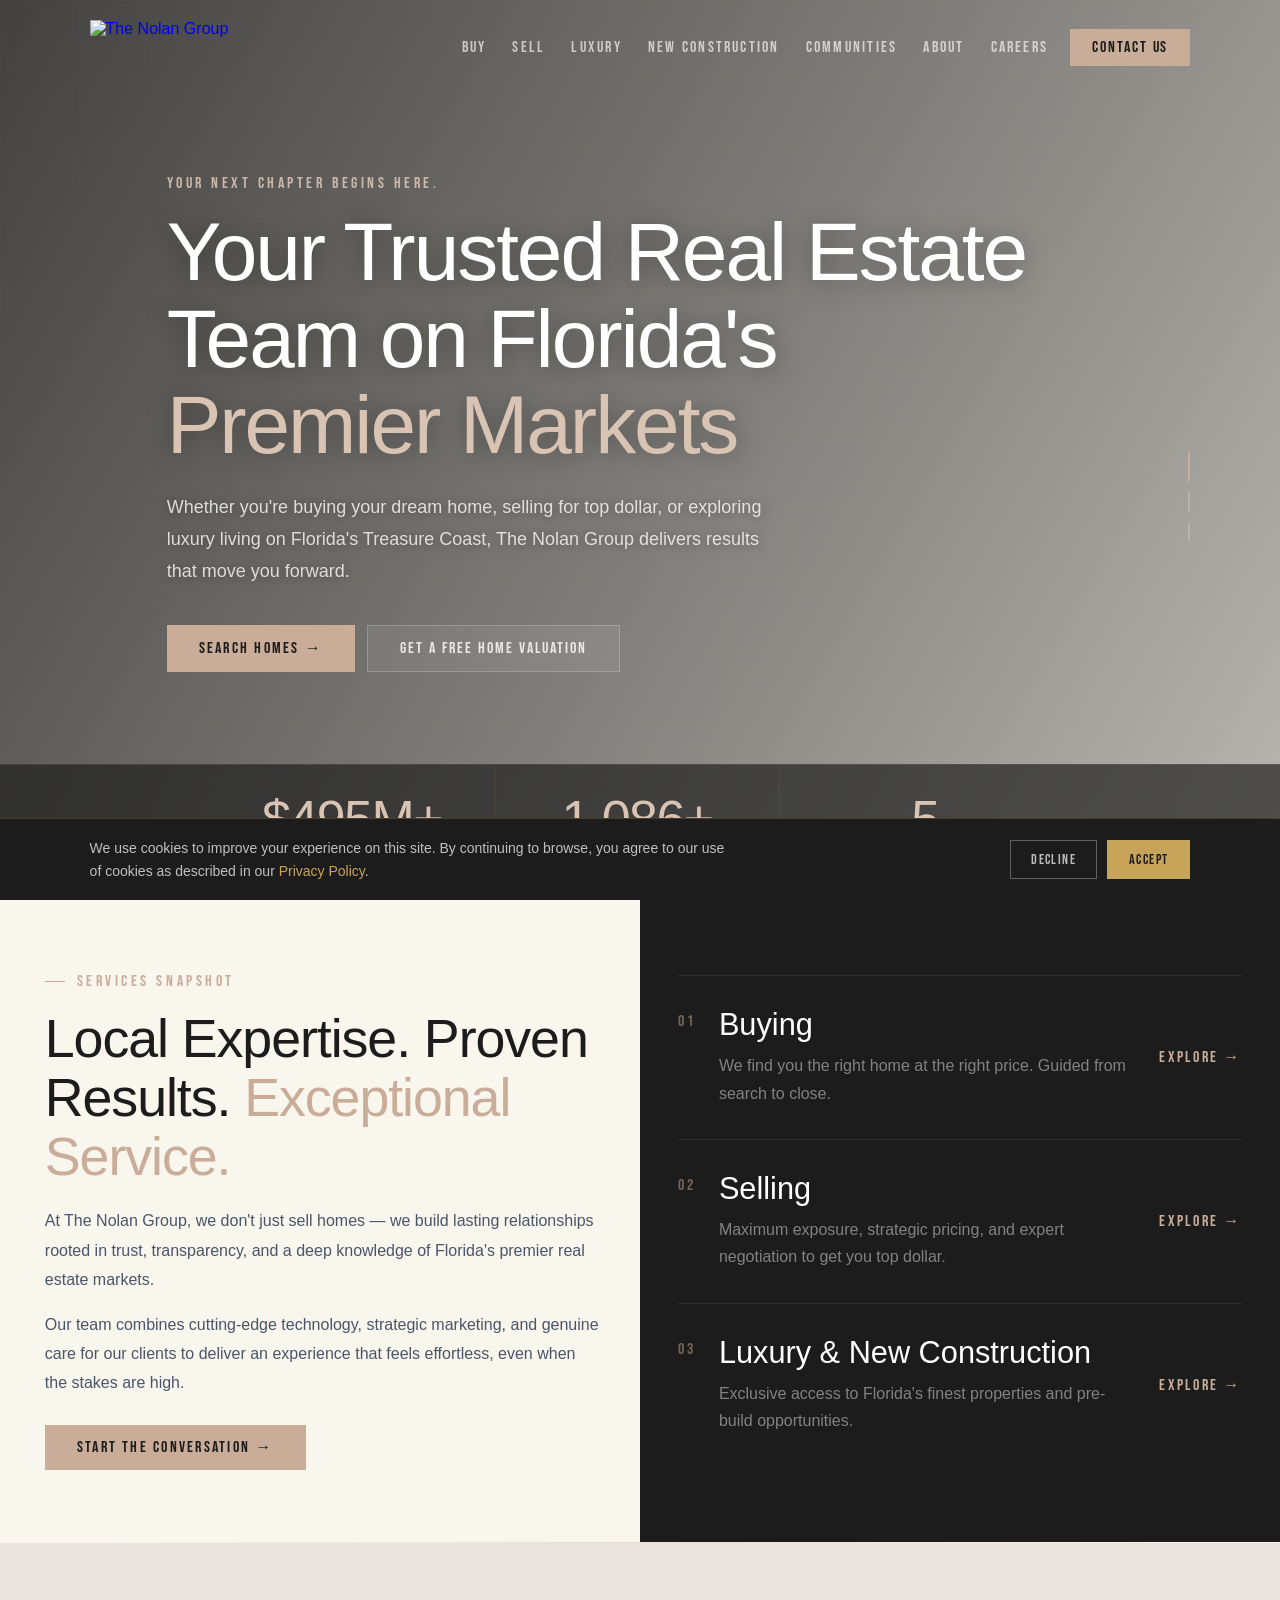
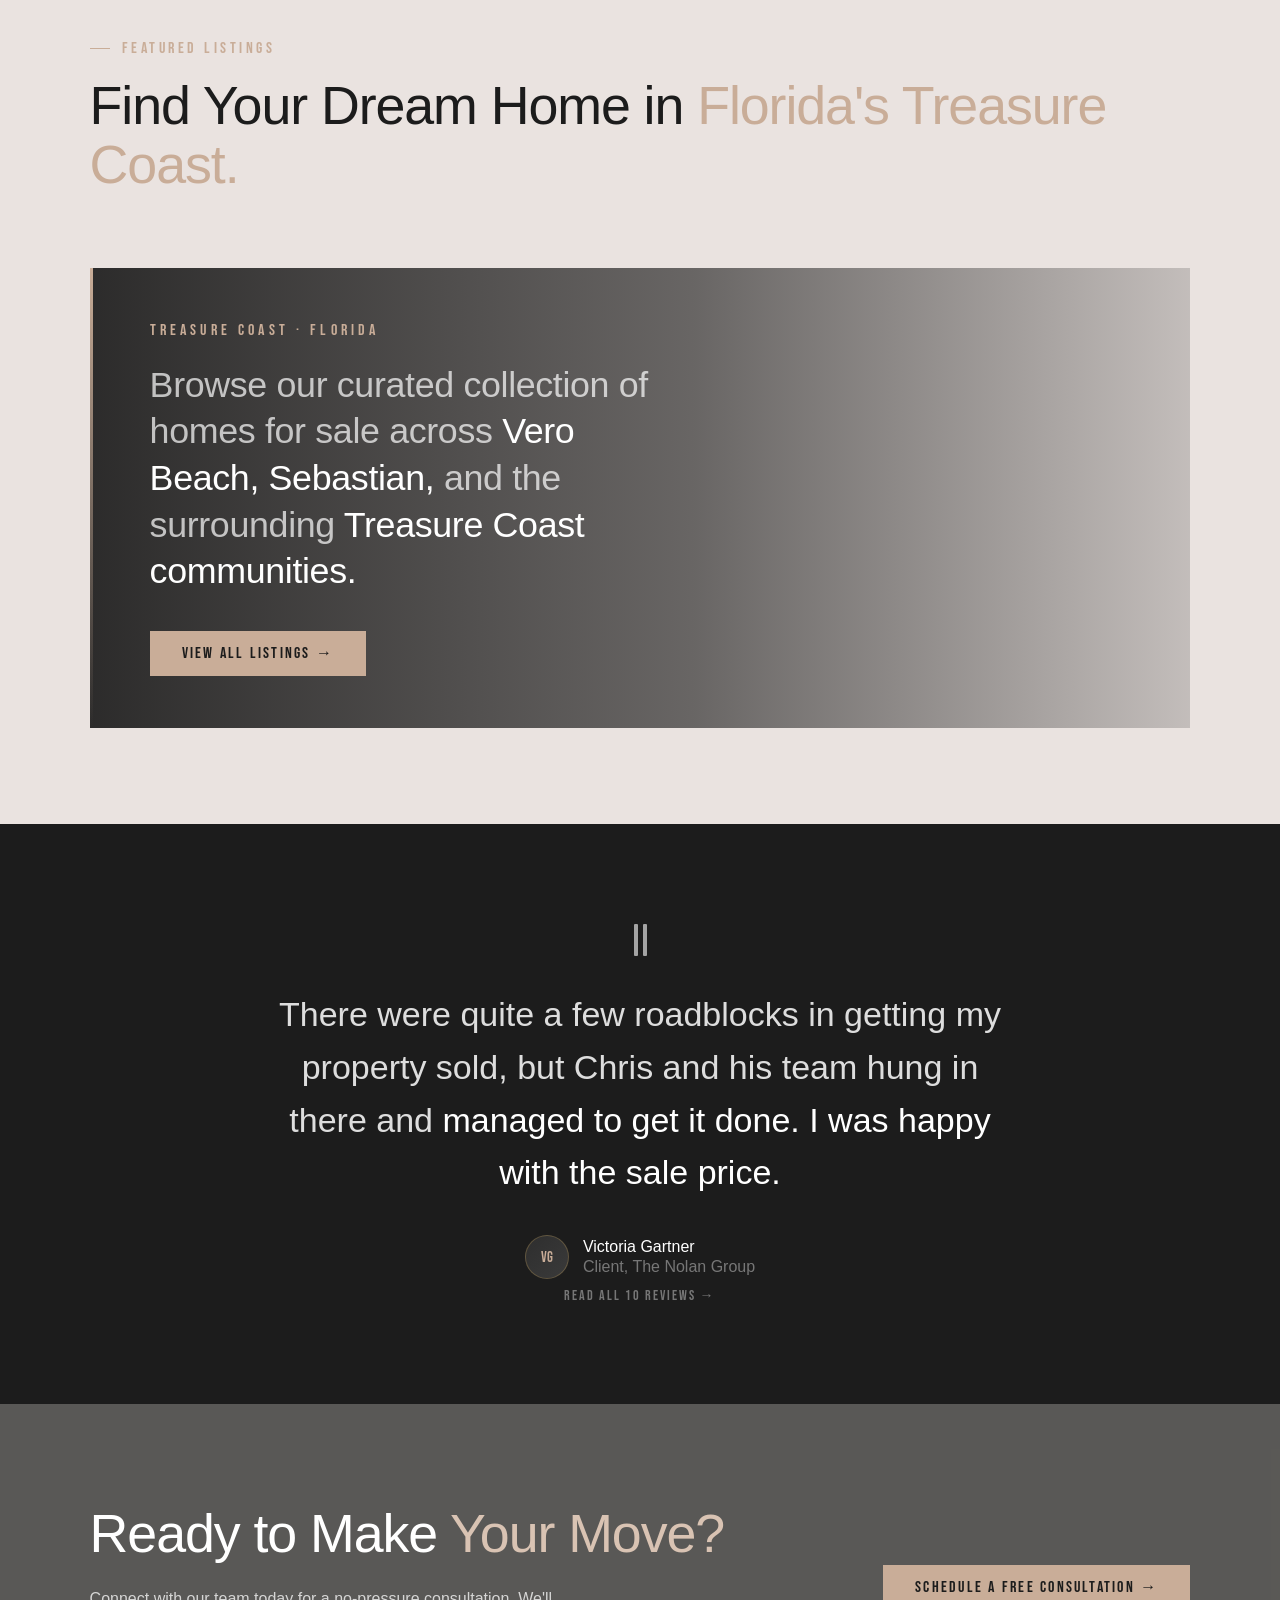
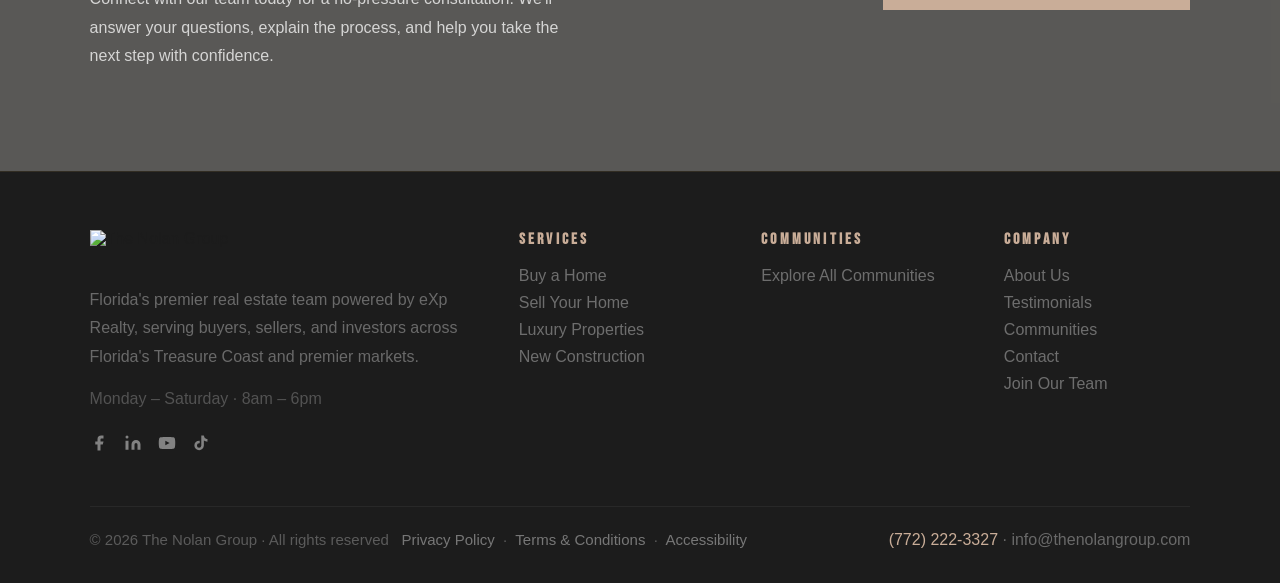
==== commit 7986b417: "Fix issues from TNG website audit (critical/high/medium/low) - Add custom 404.html so unmatched rout" ====
--- a/index.html
+++ b/index.html
@@ -1,294 +1,1177 @@
 <!DOCTYPE html>
-
 <html lang="en">
 <head>
-<meta charset="utf-8"/>
-<meta content="width=device-width, initial-scale=1.0" name="viewport"/>
-<title>The Nolan Group &mdash; Florida's Premier Real Estate Team</title>
-<link href="https://fonts.googleapis.com" rel="preconnect"/>
-<link crossorigin="" href="https://fonts.gstatic.com" rel="preconnect"/>
-<link href="https://fonts.googleapis.com/css2?family=Bebas+Neue&amp;display=swap" rel="stylesheet"/>
-<link href="https://cdn.katalyst-crm.com/t1/nolan-group/index.css" rel="stylesheet"/>
-
-<meta content="The Nolan Group is Florida's Treasure Coast real estate team. Buy, sell, or explore luxury homes in Vero Beach, Sebastian, and Indian River County." name="description"/>
-<link href="https://www.thenolangroup.com/" rel="canonical"/>
-<meta content="website" property="og:type"/>
-<meta content="The Nolan Group" property="og:site_name"/>
-<meta content="en_US" property="og:locale"/>
-<meta content="The Nolan Group &mdash; Florida's Premier Real Estate Team" property="og:title"/>
-<meta content="The Nolan Group is Florida's Treasure Coast real estate team. Buy, sell, or explore luxury homes in Vero Beach, Sebastian, and Indian River County." property="og:description"/>
-<meta content="https://www.thenolangroup.com/" property="og:url"/>
-<meta content="https://cdn.katalyst-crm.com/t1/cloudinary/55_pkknzk.jpg" property="og:image"/>
-<meta content="The Nolan Group, Treasure Coast real estate" property="og:image:alt"/>
-<meta content="summary_large_image" name="twitter:card"/>
-<meta content="The Nolan Group &mdash; Florida's Premier Real Estate Team" name="twitter:title"/>
-<meta content="The Nolan Group is Florida's Treasure Coast real estate team. Buy, sell, or explore luxury homes in Vero Beach, Sebastian, and Indian River County." name="twitter:description"/>
-<meta content="https://cdn.katalyst-crm.com/t1/cloudinary/55_pkknzk.jpg" name="twitter:image"/>
-
+<meta charset="UTF-8">
+<meta name="viewport" content="width=device-width, initial-scale=1.0">
+<title>The Nolan Group — Florida's Premier Real Estate Team</title>
+<meta name="description" content="The Nolan Group is Florida's premier real estate team, powered by eXp Realty, serving buyers, sellers, and investors across the Treasure Coast.">
+<link rel="canonical" href="https://thenolangroup.com/">
+<meta property="og:type" content="website">
+<meta property="og:site_name" content="The Nolan Group">
+<meta property="og:title" content="The Nolan Group — Florida's Premier Real Estate Team">
+<meta property="og:description" content="The Nolan Group is Florida's premier real estate team, powered by eXp Realty, serving buyers, sellers, and investors across the Treasure Coast.">
+<meta property="og:url" content="https://thenolangroup.com/">
+<meta property="og:image" content="https://res.cloudinary.com/dcuswyfur/image/upload/v1776360616/55_pkknzk.jpg">
+<meta name="twitter:card" content="summary_large_image">
+<link rel="preconnect" href="https://fonts.googleapis.com">
+<link rel="preconnect" href="https://fonts.gstatic.com" crossorigin>
+<link href="https://fonts.googleapis.com/css2?family=Bebas+Neue&display=swap" rel="stylesheet">
+<style>
+@font-face{font-family:'Aeonik Pro';src:url('AeonikPro-Light.woff2') format('woff2'),url('AeonikPro-Light.woff') format('woff');font-weight:300;font-style:normal;font-display:swap}
+@font-face{font-family:'Aeonik Pro';src:url('AeonikPro-Regular.woff2') format('woff2'),url('AeonikPro-Regular.woff') format('woff');font-weight:400;font-style:normal;font-display:swap}
+@font-face{font-family:'Aeonik Pro';src:url('AeonikPro-Medium.woff2') format('woff2'),url('AeonikPro-Medium.woff') format('woff');font-weight:500;font-style:normal;font-display:swap}
+</style>
+<style>
+*,*::before,*::after{box-sizing:border-box;margin:0;padding:0}
+:root{
+  --navy:#1c1c1c;--navy-2:#252525;--navy-3:#2e2e2e;
+  --gold:#c9ad98;--gold-lt:#d9c3b3;
+  --cream:#eae3e0;--off:#f9f6ee;--gold-dark:#7a5c45;
+  --mid:#4a5568;--light:#8a96a4;
+  --line:rgba(13,27,42,0.09);
+}
+html{scroll-behavior:smooth}
+body{font-family:'Aeonik Pro','Helvetica Neue',Arial,sans-serif;background:var(--off);color:var(--navy);overflow-x:hidden}
+em{font-style:normal}
+
+/* ── NAV ── */
+nav{position:fixed;top:0;left:0;right:0;z-index:200;display:flex;align-items:center;background:transparent;padding:20px 7%;width:100%;transition:background .4s,backdrop-filter .4s}
+nav.scrolled{background:rgba(28,28,28,0.85);backdrop-filter:blur(18px);-webkit-backdrop-filter:blur(18px);border-bottom:0.5px solid rgba(200,164,90,0.1)}
+.n-logo{display:flex;align-items:center;margin-right:auto;text-decoration:none;flex-shrink:0}
+.n-links{display:flex;gap:2px;margin-right:10px}
+.n-links a{color:rgba(255,255,255,0.65);font-size:16px;text-decoration:none;padding:7px 12px;border-radius:0;transition:all .2s;white-space:nowrap;text-transform:uppercase;letter-spacing:.14em;font-family:'Bebas Neue',sans-serif}
+.n-links a:hover{color:#fff;background:rgba(255,255,255,0.09)}
+.n-btn{background:var(--gold);color:var(--navy);font-family:'Bebas Neue',sans-serif;font-size:16px;letter-spacing:.12em;padding:9px 22px;border-radius:0;text-decoration:none;white-space:nowrap;transition:all .2s}
+.n-btn:hover{background:var(--gold-lt);transform:translateY(-1px);box-shadow:0 3px 12px rgba(201,173,152,0.2)}
+
+/* ── HERO ── */
+.hero{position:relative;height:100vh;min-height:720px;display:flex;flex-direction:column;justify-content:center;overflow:hidden;padding-bottom:150px}
+
+/* slideshow layers */
+.h-slide{position:absolute;inset:0;opacity:0;transition:opacity 1.6s ease;z-index:0}
+.h-slide.active{opacity:1;z-index:1}
+.h-slide-bg{position:absolute;inset:0;background-size:cover!important;background-position:center!important;transform:scale(1.06);transition:transform 8s ease}
+.h-slide.active .h-slide-bg{transform:scale(1)}
+.h-slide-overlay{position:absolute;inset:0;background:linear-gradient(120deg,rgba(20,20,20,0.80) 0%,rgba(20,20,20,0.52) 55%,rgba(20,20,20,0.28) 100%)}
+
+/* slide counter */
+.h-counter{
+  position:absolute;right:7%;top:50%;transform:translateY(-50%);
+  z-index:4;display:flex;flex-direction:column;gap:10px;align-items:center;
+  animation:fadeUp .9s .6s ease both;
+}
+.h-counter-dot{width:2px;height:20px;background:rgba(255,255,255,0.2);border-radius:2px;transition:background .4s,height .4s}
+.h-counter-dot.active{background:var(--gold);height:32px}
+
+/* progress bar */
+.h-progress{position:absolute;bottom:0;left:0;right:0;height:2px;z-index:4;background:rgba(255,255,255,0.06)}
+.h-progress-fill{height:100%;background:var(--gold);width:0%;transition:width 6s linear}
+
+.h-grid{position:absolute;inset:0;z-index:3;background-image:linear-gradient(rgba(200,164,90,0.02) 1px,transparent 1px),linear-gradient(90deg,rgba(200,164,90,0.02) 1px,transparent 1px);background-size:72px 72px;pointer-events:none}
+.h-content{position:relative;z-index:4;padding:0 7%;max-width:1200px;width:100%;animation:fadeUp .9s ease both}
+h1{font-family:'Aeonik Pro','Helvetica Neue',Arial,sans-serif;font-size:clamp(46px,6.5vw,82px);font-weight:300;line-height:1.06;color:#fff;letter-spacing:-.025em;margin-bottom:22px;text-shadow:0 2px 24px rgba(0,0,0,0.35)}
+.h-sub{font-size:18px;font-weight:300;line-height:1.78;color:rgba(255,255,255,0.78);max-width:620px;margin-bottom:38px;text-shadow:0 1px 12px rgba(0,0,0,0.4)}
+.h-btns{display:flex;gap:12px;flex-wrap:wrap}
+.stats{
+  position:absolute;bottom:0;left:0;right:0;z-index:4;
+  display:flex;justify-content:center;
+  background:rgba(28,28,28,0.68);backdrop-filter:blur(20px);-webkit-backdrop-filter:blur(20px);
+  border-top:0.5px solid rgba(200,164,90,0.15);
+  animation:fadeUp .9s .25s ease both;
+}
+.stats-inner{display:grid;grid-template-columns:repeat(3,1fr);max-width:860px;width:100%}
+.stat{padding:28px 40px;border-right:0.5px solid rgba(200,164,90,0.1);text-align:center}
+.stat:last-child{border-right:none}
+.stat-n{font-family:'Aeonik Pro','Helvetica Neue',Arial,sans-serif;font-size:52px;font-weight:300;color:var(--gold-lt);line-height:1;margin-bottom:8px;letter-spacing:-.03em}
+.stat-l{font-family:'Bebas Neue',sans-serif;font-size:16px;color:rgba(255,255,255,0.4);letter-spacing:.22em;text-transform:uppercase}
+.scroll-hint{position:absolute;bottom:115px;left:7%;z-index:4;display:flex;flex-direction:column;align-items:center;gap:8px;animation:fadeUp .9s .5s ease both}
+.scroll-hint span{font-size:16px;letter-spacing:.2em;text-transform:uppercase;color:rgba(255,255,255,0.3)}
+.s-line{width:1px;height:34px;background:linear-gradient(to bottom,rgba(200,164,90,0.65),transparent);animation:sline 2s ease-in-out infinite}
+@keyframes sline{0%,100%{opacity:.3;transform:scaleY(.8)}50%{opacity:1;transform:scaleY(1)}}
+
+/* ── BUTTONS ── */
+.btn-g{background:var(--gold);color:var(--navy);font-family:'Bebas Neue',sans-serif;font-size:16px;letter-spacing:.14em;padding:13px 32px;border-radius:0;text-decoration:none;transition:background .35s ease,transform .35s ease,box-shadow .35s ease;display:inline-flex;align-items:center;gap:8px}
+.btn-g:hover{background:var(--gold-lt);transform:translateY(-2px);box-shadow:0 6px 20px rgba(201,173,152,0.22)}
+.btn-o{background:rgba(255,255,255,0.07);color:rgba(255,255,255,0.82);font-family:'Bebas Neue',sans-serif;font-size:16px;letter-spacing:.12em;padding:13px 32px;border-radius:0;text-decoration:none;border:0.5px solid rgba(255,255,255,0.2);transition:background .35s ease,transform .35s ease,box-shadow .35s ease,border-color .35s ease}
+.btn-o:hover{background:rgba(255,255,255,0.12);transform:translateY(-2px);box-shadow:0 4px 16px rgba(0,0,0,0.15);border-color:rgba(255,255,255,0.4)}
+.btn-n{background:transparent;color:var(--mid);font-family:'Bebas Neue',sans-serif;font-size:16px;letter-spacing:.1em;padding:13px 28px;border-radius:0;text-decoration:none;border:0.5px solid rgba(13,27,42,0.18);transition:background .35s ease,transform .35s ease,box-shadow .35s ease,color .35s ease,border-color .35s ease}
+.btn-n:hover{background:var(--navy);border-color:var(--navy);color:#fff;transform:translateY(-1px);box-shadow:0 4px 14px rgba(28,28,28,0.12)}
+
+/* ── SECTION BASE ── */
+section{padding:96px 7%}
+.sec-ey{font-family:'Bebas Neue',sans-serif;font-size:16px;letter-spacing:.22em;text-transform:uppercase;color:var(--gold);margin-bottom:18px;display:flex;align-items:center;gap:12px}
+.sec-ey::before{content:'';display:block;width:20px;height:1px;background:var(--gold)}
+h2{font-family:'Aeonik Pro','Helvetica Neue',Arial,sans-serif;font-size:clamp(32px,4.2vw,56px);font-weight:300;line-height:1.1;color:var(--navy);letter-spacing:-.02em;margin-bottom:22px}
+.w2{color:#fff!important}
+.dg{height:1px;background:linear-gradient(to right,transparent,rgba(200,164,90,0.3),transparent);margin:0 7%}
+
+/* ── VALUE PROP ── */
+.vp{background:var(--off);padding:0;overflow:hidden}
+.vp-wrap{max-width:1200px;margin:0 auto;display:grid;grid-template-columns:1fr 1fr;gap:0;align-items:stretch}
+.vp-l{padding-right:80px}
+.vp-l p{font-size:16px;line-height:1.82;color:var(--mid);margin-bottom:18px}
+
+/* photo values panel */
+.values-photo{position:relative;overflow:hidden;min-height:480px}
+.values-photo-bg{position:absolute;inset:0;background:url('https://res.cloudinary.com/dcuswyfur/image/upload/v1776360616/55_pkknzk.jpg') center/cover no-repeat}
+
+/* ── HORIZONTAL ACCORDION TABS ── */
+.htabs{background:var(--navy);display:flex;flex-direction:column;height:100%}
+.htab{border-bottom:0.5px solid rgba(255,255,255,0.08);display:flex;flex-direction:column;flex:1}
+.htab:last-child{border-bottom:none}
+.htab-header{
+  display:flex;align-items:center;gap:18px;
+  padding:0 36px;
+  position:relative;
+  flex:0 0 56px;height:56px;
+  background:rgba(255,255,255,0.04);
+  border-left:2px solid var(--gold);
+}
+.htab-num{font-family:'Aeonik Pro','Helvetica Neue',Arial,sans-serif;font-size:16px;font-weight:300;color:var(--gold);letter-spacing:.1em;min-width:22px}
+.htab-label{font-family:'Aeonik Pro','Helvetica Neue',Arial,sans-serif;font-size:20px;font-weight:300;color:#fff;flex:1;line-height:1.1}
+.htab-body{
+  display:grid;grid-template-columns:1fr 1fr;
+  flex:1;overflow:hidden;opacity:1;
+  min-height:0;
+}
+.htab-img{position:relative;overflow:hidden;min-height:0}
+.htab-img-bg{position:absolute;inset:0;background-size:cover!important;background-position:center!important;transition:transform .5s ease,filter .5s ease;filter:grayscale(100%)}
+.htab:hover .htab-img-bg{transform:scale(1.04);filter:grayscale(0%)}
+.htab-content{background:var(--navy-2);padding:24px 28px;display:flex;flex-direction:column;justify-content:center;overflow:hidden}
+.htab-content p{font-size:16px;line-height:1.75;color:rgba(255,255,255,0.55)}
+
+
+.svc{background:var(--navy)}
+.svc-hd{max-width:1200px;margin:0 auto 48px;padding-top:96px;padding-left:0;padding-right:0}
+.svc-tabs{max-width:1200px;margin:0 auto;display:grid;grid-template-columns:repeat(3,1fr);gap:1px;background:rgba(255,255,255,0.05)}
+.svc-tab{background:var(--navy);border:none;cursor:pointer;padding:28px 36px;text-align:left;display:flex;align-items:center;gap:20px;position:relative;transition:background .25s}
+.svc-tab::after{content:'';position:absolute;bottom:0;left:0;right:0;height:2px;background:var(--gold);transform:scaleX(0);transform-origin:left;transition:transform .35s ease}
+.svc-tab.active{background:var(--navy-2)}
+.svc-tab.active::after{transform:scaleX(1)}
+.svc-tab:hover:not(.active){background:rgba(255,255,255,0.03)}
+.svc-tab-n{font-family:'Aeonik Pro','Helvetica Neue',Arial,sans-serif;font-size:36px;font-weight:300;color:rgba(200,164,90,0.2);line-height:1;flex-shrink:0;transition:color .25s}
+.svc-tab.active .svc-tab-n{color:rgba(200,164,90,0.55)}
+.svc-tab-title{font-family:'Aeonik Pro','Helvetica Neue',Arial,sans-serif;font-size:18px;font-weight:300;color:rgba(255,255,255,0.45);line-height:1.2;transition:color .25s}
+.svc-tab.active .svc-tab-title{color:#fff}
+.svc-tab:hover:not(.active) .svc-tab-title{color:rgba(255,255,255,0.7)}
+.svc-panels{max-width:1200px;margin:0 auto;padding-bottom:96px}
+.svc-panel{display:none}
+.svc-panel.active{display:grid;grid-template-columns:1fr 1fr}
+.svc-panel-img{position:relative;min-height:480px;overflow:hidden}
+.svc-img-bg{position:absolute;inset:0;background-size:cover!important;background-position:center!important;background-repeat:no-repeat!important}
+.svc-img-bg::after{content:'';position:absolute;inset:0;background:rgba(28,28,28,0.35)}
+.svc-panel-body{background:var(--navy-2);padding:60px 52px;display:flex;flex-direction:column;justify-content:center}
+.svc-panel-body .sc-n{font-family:'Aeonik Pro','Helvetica Neue',Arial,sans-serif;font-size:72px;font-weight:300;color:rgba(200,164,90,0.08);line-height:1;margin-bottom:20px}
+.svc-panel-body h3{font-family:'Aeonik Pro','Helvetica Neue',Arial,sans-serif;font-size:34px;font-weight:300;color:#fff;margin-bottom:18px;letter-spacing:-.01em}
+.svc-panel-body p{font-size:16px;line-height:1.78;color:rgba(255,255,255,0.52);margin-bottom:36px;max-width:340px}
+.sc-lnk{display:inline-flex;align-items:center;gap:8px;font-family:'Bebas Neue',sans-serif;font-size:16px;letter-spacing:.18em;text-transform:uppercase;color:var(--gold);text-decoration:none;transition:gap .2s}
+.sc-lnk:hover{gap:13px;color:var(--gold-lt)}
+
+/* ── LISTINGS ── */
+.lst{background:var(--cream)}
+.lst-wrap{max-width:1200px;margin:0 auto}
+.lst-hd{display:flex;align-items:flex-end;justify-content:space-between;margin-bottom:52px;gap:40px}
+.lst-hd p{font-size:16px;color:var(--mid);max-width:400px;line-height:1.75}
+.lc-grid{display:grid;grid-template-columns:repeat(3,1fr);gap:20px}
+.lc{background:#fff;border:0.5px solid rgba(13,27,42,0.07);overflow:hidden}
+.lc-img{height:220px;position:relative;display:flex;align-items:center;justify-content:center}
+.lc-bg{position:absolute;inset:0}
+.lc-badge{position:absolute;top:14px;left:14px;background:var(--gold);color:var(--navy);font-family:'Bebas Neue',sans-serif;font-size:16px;letter-spacing:.14em;text-transform:uppercase;padding:5px 12px}
+.lc-price{font-family:'Aeonik Pro','Helvetica Neue',Arial,sans-serif;font-size:30px;font-weight:400;color:rgba(255,255,255,0.9);z-index:1}
+.lc-body{padding:22px}
+.lc-body h4{font-size:16px;font-weight:500;color:var(--navy);margin-bottom:5px}
+.lc-loc{font-family:'Bebas Neue',sans-serif;font-size:16px;color:var(--light);letter-spacing:.12em;text-transform:uppercase;margin-bottom:14px}
+.lc-meta{display:flex;gap:18px;padding-top:14px;border-top:0.5px solid var(--line)}
+.lc-meta span{font-size:16px;color:var(--mid)}
+.lc-meta strong{display:block;font-size:16px;font-weight:500;color:var(--navy);margin-bottom:2px}
+
+/* ── PROCESS ── */
+.proc{background:var(--off)}
+.proc-wrap{max-width:1200px;margin:0 auto;display:grid;grid-template-columns:1fr 1.2fr;gap:80px;align-items:start}
+.proc-l p{font-size:16px;line-height:1.82;color:var(--mid);margin-bottom:18px}
+
+/* ── ANIMATED STEPS ── */
+.steps-visual{position:relative;padding:8px 0}
+.sv-track{position:absolute;left:19px;top:28px;bottom:28px;width:2px;background:rgba(200,164,90,0.12);border-radius:2px;overflow:hidden}
+.sv-line-fill{width:100%;height:0%;background:linear-gradient(to bottom,var(--gold),var(--gold-lt));border-radius:2px;transition:height 1.2s cubic-bezier(.4,0,.2,1)}
+.sv-steps{display:flex;flex-direction:column;gap:0;position:relative;z-index:1}
+
+.sv-step{display:flex;gap:20px;padding:10px 0;opacity:0;transform:translateX(20px);transition:opacity .5s ease,transform .5s ease}
+.sv-step.visible{opacity:1;transform:translateX(0)}
+
+.sv-node{position:relative;flex-shrink:0;width:40px;height:40px;display:flex;align-items:center;justify-content:center;margin-top:4px}
+.sv-node-ring{position:absolute;inset:0;border-radius:50%;border:1px solid rgba(200,164,90,0.25);transition:border-color .4s,transform .4s}
+.sv-step.visible .sv-node-ring{border-color:rgba(200,164,90,0.7);transform:scale(1.08)}
+.sv-node-dot{position:absolute;inset:6px;border-radius:50%;background:var(--off);border:1px solid rgba(200,164,90,0.2);transition:background .4s,border-color .4s}
+.sv-step.visible .sv-node-dot{background:var(--gold);border-color:var(--gold)}
+.sv-node-num{position:relative;z-index:1;font-family:'Bebas Neue',sans-serif;font-size:16px;letter-spacing:.06em;color:var(--mid);transition:color .4s}
+.sv-step.visible .sv-node-num{color:#fff}
+
+.sv-card{flex:1;background:#fff;border:0.5px solid var(--line);padding:20px 22px;display:flex;gap:16px;align-items:flex-start;transition:border-color .4s,box-shadow .4s;margin-bottom:10px}
+.sv-step.visible .sv-card{border-color:rgba(200,164,90,0.3);box-shadow:0 2px 20px rgba(200,164,90,0.08)}
+.sv-icon{flex-shrink:0;margin-top:2px;opacity:0.4;transition:opacity .4s}
+.sv-step.visible .sv-icon{opacity:1}
+.sv-card-body h4{font-family:'Bebas Neue',sans-serif;font-size:16px;letter-spacing:.1em;color:var(--navy);margin-bottom:6px}
+.sv-card-body p{font-size:16px;line-height:1.68;color:var(--mid)}
+
+/* ── SELL SECTION ── */
+.sell{background:var(--navy);padding:0;overflow:hidden}
+.sell-header{padding:80px 7% 56px;max-width:1200px;margin:0 auto;display:grid;grid-template-columns:1fr 1fr;gap:60px;align-items:end}
+
+/* single image with 5 column overlays */
+.sell-panels{
+  position:relative;
+  height:560px;
+  display:grid;
+  grid-template-columns:repeat(5,1fr);
+}
+/* shared background image under all columns */
+.sell-bg-img{
+  position:absolute;inset:0;
+  background:url('https://res.cloudinary.com/dcuswyfur/image/upload/v1776459323/ffd_ci9bug.png') center/cover no-repeat;
+  z-index:0;
+}
+/* vertical dividers between columns */
+.sell-panel{
+  position:relative;z-index:1;
+  border-right:0.5px solid rgba(255,255,255,0.1);
+  transition:background .4s;
+  cursor:default;
+  display:flex;flex-direction:column;justify-content:flex-end;
+  padding:36px 28px;
+  overflow:hidden;
+}
+.sell-panel:last-child{border-right:none}
+/* dark scrim per column — darkens on hover */
+.sell-panel::before{
+  content:'';position:absolute;inset:0;
+  background:linear-gradient(to top,rgba(18,18,18,0.85) 0%,rgba(18,18,18,0.2) 60%,rgba(18,18,18,0.05) 100%);
+  transition:background .4s;z-index:0;
+}
+.sell-panel:hover::before{
+  background:linear-gradient(to top,rgba(18,18,18,0.96) 0%,rgba(18,18,18,0.55) 60%,rgba(18,18,18,0.12) 100%);
+}
+/* gold bottom line on hover */
+.sell-panel::after{
+  content:'';position:absolute;bottom:0;left:0;right:0;height:2px;
+  background:var(--gold);transform:scaleX(0);transform-origin:left;
+  transition:transform .4s ease;z-index:2;
+}
+.sell-panel:hover::after{transform:scaleX(1)}
+
+.sell-panel-index{display:none}
+
+.sell-panel-body{position:relative;z-index:1}
+.sell-panel-num{
+  font-family:'Bebas Neue',sans-serif;
+  font-size:clamp(56px,7vw,96px);font-weight:400;letter-spacing:0;
+  color:rgba(255,255,255,0.1);line-height:1;
+  margin-bottom:10px;
+  transition:color .35s;
+}
+.sell-panel:hover .sell-panel-num{color:rgba(200,164,90,0.25)}
+.sell-panel-title{
+  font-family:'Bebas Neue',sans-serif;
+  font-size:clamp(17px,1.6vw,22px);font-weight:400;color:#fff;letter-spacing:.02em;
+  line-height:1.15;margin-bottom:0;
+  transition:margin .35s;
+  text-shadow:0 1px 12px rgba(0,0,0,0.5);
+}
+.sell-panel:hover .sell-panel-title{margin-bottom:13px}
+.sell-panel-desc{
+  font-size:16px;line-height:1.65;color:rgba(255,255,255,0.72);letter-spacing:0;
+  max-height:0;overflow:hidden;opacity:0;
+  transition:max-height .4s ease,opacity .3s ease .08s;
+  text-shadow:0 1px 8px rgba(0,0,0,0.4);
+}
+.sell-panel:hover .sell-panel-desc{max-height:80px;opacity:1}
+
+.sell-valuation{background:var(--gold);padding:56px 7%;display:flex;align-items:center;justify-content:space-between;gap:48px;flex-wrap:wrap;max-width:100%;margin:0}
+
+/* ── LUXURY ── */
+.lux{background:var(--cream)}
+.lux-wrap{max-width:1200px;margin:0 auto;display:grid;grid-template-columns:1fr 1fr;gap:80px;align-items:center}
+.lux-r{padding:46px 42px;background:var(--navy);position:relative;overflow:hidden}
+.lux-r::before{content:'';position:absolute;bottom:-60px;right:-60px;width:200px;height:200px;border-radius:50%;border:1px solid rgba(200,164,90,0.09)}
+.lux-r h3{font-family:'Aeonik Pro','Helvetica Neue',Arial,sans-serif;font-size:25px;font-weight:300;color:#fff;line-height:1.35;margin-bottom:14px}
+.lux-r p{font-size:16px;line-height:1.78;color:rgba(255,255,255,0.48)}
+
+/* ── NEW CONSTRUCTION ── */
+.nc{background:var(--navy)}
+.nc-wrap{max-width:1200px;margin:0 auto}
+.nc-hd{display:grid;grid-template-columns:1fr 1fr;gap:72px;margin-bottom:56px}
+.nc-hd p{font-size:16px;line-height:1.82;color:rgba(255,255,255,0.48);align-self:end}
+.nc-alert{border:0.5px solid rgba(200,164,90,0.2);padding:34px 38px;position:relative}
+.nc-alert::before{content:'◆';position:absolute;top:-10px;left:38px;background:var(--navy);padding:0 10px;color:var(--gold);font-size:16px}
+.nc-alert h4{font-family:'Aeonik Pro','Helvetica Neue',Arial,sans-serif;font-size:22px;font-weight:400;color:#fff;margin-bottom:12px}
+.nc-alert p{font-size:16px;line-height:1.78;color:rgba(255,255,255,0.48)}
+
+/* ── COMMUNITIES CAROUSEL ── */
+.comm{background:var(--cream);padding:96px 0 80px}
+.comm-wrap{max-width:1200px;margin:0 auto;padding:0 7%;margin-bottom:52px}
+.comm-hd{display:grid;grid-template-columns:1fr 1fr;gap:60px;margin-bottom:0}
+.comm-hd p{font-size:16px;line-height:1.82;color:var(--mid);align-self:end}
+.comm-carousel-wrap{position:relative;overflow:hidden;padding:0 7%}
+.comm-track{display:flex;flex-direction:row;gap:16px;transition:transform .5s cubic-bezier(.4,0,.2,1);will-change:transform}
+.comm-card{flex:0 0 calc(50% - 8px);height:140px;overflow:hidden;cursor:pointer;background:#fff;border:0.5px solid rgba(13,27,42,0.07);transition:box-shadow .3s,transform .3s;position:relative;display:grid;grid-template-columns:220px 1fr}
+.comm-card:hover{box-shadow:0 6px 32px rgba(13,27,42,0.12);transform:translateY(-3px)}
+.comm-card-bg{width:280px;height:100%;flex-shrink:0;position:relative;overflow:hidden}
+.comm-card-bg-img{position:absolute;inset:0;background-size:cover!important;background-position:center!important;transition:transform .5s ease}
+.comm-card:hover .comm-card-bg-img{transform:scale(1.07)}
+.comm-card-body{padding:24px 32px;display:flex;align-items:center;justify-content:space-between;gap:24px;border-left:0.5px solid rgba(13,27,42,0.06)}
+.comm-card-meta{flex:1}
+.comm-card-num{font-family:'Bebas Neue',sans-serif;font-size:16px;letter-spacing:.2em;color:var(--gold);display:block;margin-bottom:7px}
+.comm-card-title{font-family:'Aeonik Pro','Helvetica Neue',Arial,sans-serif;font-size:21px;font-weight:300;color:var(--navy);line-height:1.15;margin-bottom:7px}
+.comm-card-desc{font-size:16px;line-height:1.65;color:var(--mid);max-width:460px}
+.comm-card-lnk{font-family:'Bebas Neue',sans-serif;font-size:16px;letter-spacing:.18em;text-transform:uppercase;color:var(--navy);text-decoration:none;display:flex;align-items:center;gap:8px;flex-shrink:0;border:0.5px solid rgba(13,27,42,0.18);padding:10px 20px;transition:all .25s;white-space:nowrap}
+.comm-card-lnk:hover{background:var(--gold);border-color:var(--gold);color:var(--navy)}
+.comm-card::before{content:'';position:absolute;left:0;top:0;bottom:0;width:3px;background:var(--gold);transform:scaleY(0);transform-origin:bottom;transition:transform .35s ease}
+.comm-card:hover::before{transform:scaleY(1)}
+.comm-nav{display:flex;justify-content:center;gap:12px;margin-top:36px}
+.comm-btn{width:44px;height:44px;border-radius:50%;border:0.5px solid rgba(13,27,42,0.18);background:#fff;cursor:pointer;display:flex;align-items:center;justify-content:center;transition:all .2s}
+.comm-btn:hover{background:var(--navy);border-color:var(--navy)}
+.comm-btn:hover svg path{stroke:#fff}
+.comm-btn svg path{stroke:var(--navy);transition:stroke .2s}
+
+
+/* ── ABOUT / VALUES ── */
+.vals{background:var(--cream)}
+.vals-wrap{max-width:1200px;margin:0 auto;display:grid;grid-template-columns:1fr 1fr;gap:80px;align-items:start}
+.val-list{display:flex;flex-direction:column}
+.vi{padding:21px 0;border-bottom:0.5px solid var(--line);display:flex;gap:17px}
+.v-dot{width:5px;height:5px;border-radius:50%;background:var(--gold);margin-top:10px;flex-shrink:0}
+.vi h4{font-family:'Bebas Neue',sans-serif;font-size:16px;letter-spacing:.08em;color:var(--navy);margin-bottom:6px}
+.vi p{font-size:16px;line-height:1.68;color:var(--mid)}
+.vals-r{padding-top:52px}
+.exp-card{position:relative;overflow:hidden;margin-bottom:20px;min-height:220px;display:flex;align-items:flex-end}
+.exp-card-bg{position:absolute;inset:0;background:url('https://res.cloudinary.com/dcuswyfur/image/upload/v1776360616/55_pkknzk.jpg') center/cover no-repeat}
+.exp-card-overlay{position:absolute;inset:0;background:linear-gradient(160deg,rgba(28,28,28,0.88) 0%,rgba(28,28,28,0.7) 60%,rgba(28,28,28,0.5) 100%)}
+.exp-card-content{position:relative;z-index:2;padding:36px 38px}
+.exp-card h3{font-family:'Aeonik Pro','Helvetica Neue',Arial,sans-serif;font-size:18px;font-weight:300;color:#fff;line-height:1.55}
+.exp-card p{font-size:16px;line-height:1.78;color:rgba(255,255,255,0.48)}
+
+/* ── TESTIMONIALS ── */
+.testi{background:var(--navy);padding:100px 7%;overflow:hidden}
+.testi-wrap{max-width:1200px;margin:0 auto}
+.testi-top{display:grid;grid-template-columns:1fr 1fr;gap:80px;align-items:end;margin-bottom:72px}
+.testi-top-l .sec-ey{color:var(--gold)}
+.testi-top-r p{font-size:16px;line-height:1.82;color:rgba(255,255,255,0.45)}
+
+/* slide carousel */
+.testi-carousel{position:relative;overflow:hidden}
+.testi-slides{display:flex;transition:transform .55s cubic-bezier(.4,0,.2,1)}
+.testi-slide{flex:0 0 100%;opacity:0.3;transition:opacity .55s ease}
+.testi-slide.active{opacity:1}
+
+/* featured panel */
+.testi-featured{position:relative;padding:64px 72px;background:rgba(255,255,255,0.03);border:0.5px solid rgba(200,164,90,0.12)}
+.testi-featured::before{
+  content:'\201C';
+  font-family:'Aeonik Pro','Helvetica Neue',Arial,sans-serif;
+  font-size:160px;font-weight:300;line-height:0.7;
+  color:var(--gold);opacity:0.15;
+  position:absolute;top:40px;left:48px;pointer-events:none;
+}
+.testi-featured::after{content:'';position:absolute;left:0;top:0;bottom:0;width:3px;background:linear-gradient(to bottom,var(--gold),transparent)}
+.testi-featured-quote{font-family:'Aeonik Pro','Helvetica Neue',Arial,sans-serif;font-size:clamp(18px,2.2vw,26px);font-weight:300;color:rgba(255,255,255,0.88);line-height:1.6;margin-bottom:40px;position:relative;z-index:1}
+.testi-featured-author{display:flex;align-items:center;gap:16px;position:relative;z-index:1}
+.testi-featured-av{width:48px;height:48px;border-radius:50%;background:linear-gradient(135deg,var(--navy-2),var(--navy-3));border:1px solid rgba(200,164,90,0.3);display:flex;align-items:center;justify-content:center;font-family:'Bebas Neue',sans-serif;font-size:16px;color:var(--gold-lt);flex-shrink:0}
+.testi-featured-name{font-family:'Aeonik Pro','Helvetica Neue',Arial,sans-serif;font-size:16px;font-weight:500;color:#fff}
+.testi-featured-stars{color:var(--gold);font-size:16px;letter-spacing:3px;margin-top:2px}
+
+/* nav */
+.tc-nav{display:flex;align-items:center;justify-content:space-between;margin-top:40px}
+.tc-nav-arrows{display:flex;gap:12px}
+.tc-btn{width:44px;height:44px;border-radius:50%;border:0.5px solid rgba(200,164,90,0.25);background:transparent;cursor:pointer;display:flex;align-items:center;justify-content:center;transition:all .2s;flex-shrink:0}
+.tc-btn:hover{background:var(--gold);border-color:var(--gold)}
+.tc-btn:hover svg path{stroke:var(--navy)}
+.tc-btn svg path{stroke:rgba(255,255,255,0.6);transition:stroke .2s}
+.tc-counter{font-family:'Bebas Neue',sans-serif;font-size:16px;letter-spacing:.12em;color:rgba(255,255,255,0.3)}
+.tc-counter span{color:var(--gold)}
+
+/* CTA strip */
+.testi-cta{margin-top:64px;display:flex;align-items:center;justify-content:space-between;gap:40px;padding-top:52px;border-top:0.5px solid rgba(200,164,90,0.12);flex-wrap:wrap}
+
+/* ── CONTACT ── */
+.contact-sec{background:var(--off)}
+.contact-wrap{max-width:1200px;margin:0 auto;display:grid;grid-template-columns:1fr 1fr;gap:80px;align-items:start}
+.contact-l p{font-size:16px;line-height:1.82;color:var(--mid);margin-bottom:28px}
+.c-detail{display:flex;gap:16px;padding:17px 0;border-bottom:0.5px solid var(--line)}
+.c-det-lbl{font-family:'Bebas Neue',sans-serif;font-size:16px;letter-spacing:.16em;text-transform:uppercase;color:var(--gold);min-width:76px;padding-top:2px}
+.c-det-val{font-size:16px;color:var(--navy);line-height:1.6}
+.c-form{background:var(--cream);padding:44px;border:0.5px solid var(--line)}
+.c-form h3{font-family:'Aeonik Pro','Helvetica Neue',Arial,sans-serif;font-size:26px;font-weight:300;color:var(--navy);margin-bottom:8px}
+.c-form .sp{font-size:16px;color:var(--mid);margin-bottom:28px;line-height:1.6}
+.f-row{display:grid;grid-template-columns:1fr 1fr;gap:14px;margin-bottom:14px}
+.fg{display:flex;flex-direction:column;gap:6px;margin-bottom:14px}
+.fg label{font-family:'Bebas Neue',sans-serif;font-size:16px;letter-spacing:.14em;text-transform:uppercase;color:var(--mid)}
+.fg input,.fg select,.fg textarea{background:#fff;border:0.5px solid rgba(13,27,42,0.13);padding:11px 14px;font-size:16px;font-family:'Aeonik Pro','Helvetica Neue',Arial,sans-serif;color:var(--navy);outline:none;transition:border-color .2s;width:100%;resize:none;appearance:none}
+.fg input:focus,.fg select:focus,.fg textarea:focus{border-color:var(--gold)}
+.f-row .fg{margin-bottom:0}
+.f-btn{width:100%;background:var(--gold);color:var(--navy);font-family:'Bebas Neue',sans-serif;font-size:16px;letter-spacing:.1em;padding:14px;border:none;cursor:pointer;transition:background .2s}
+.f-btn:hover{background:var(--gold-lt);box-shadow:0 4px 14px rgba(201,173,152,0.2)}
+
+/* ── JOIN TEAM ── */
+.join{background:var(--navy);padding:80px 7%}
+.join-wrap{max-width:860px;margin:0 auto;text-align:center}
+.join-intro{font-size:16px;line-height:1.82;color:rgba(255,255,255,0.5);max-width:640px;margin:0 auto 52px}
+.why-grid{display:grid;grid-template-columns:repeat(5,1fr);gap:1px;background:rgba(255,255,255,0.06);margin-bottom:52px}
+.why{background:var(--navy);padding:28px 20px;text-align:center;transition:background .2s}
+.why:hover{background:var(--navy-2)}
+.why-ico{color:var(--gold);font-size:16px;margin-bottom:13px;display:flex;justify-content:center}
+.why h4{font-family:'Bebas Neue',sans-serif;font-size:16px;letter-spacing:.1em;color:#fff;margin-bottom:8px;line-height:1.3}
+.why p{font-size:16px;line-height:1.6;color:rgba(255,255,255,0.4)}
+.team-q{padding:36px 44px;background:rgba(255,255,255,0.04);border:0.5px solid rgba(200,164,90,0.15);border-radius:0;position:relative;overflow:hidden;margin-bottom:40px}
+.team-q::before{content:'';position:absolute;top:0;left:0;right:0;height:2px;background:var(--gold)}
+.team-q blockquote{font-family:'Aeonik Pro','Helvetica Neue',Arial,sans-serif;font-size:16px;font-weight:300;color:rgba(255,255,255,0.7);line-height:1.7;margin-bottom:14px}
+.team-q cite{font-family:'Bebas Neue',sans-serif;font-size:16px;color:var(--gold);letter-spacing:.1em}
+
+/* ── CTA BANNER ── */
+.cta-ban{position:relative;padding:100px 7%;overflow:hidden}
+.cta-ban video{position:absolute;inset:0;width:100%;height:100%;object-fit:cover;z-index:0}
+.cta-ban::before{content:'';position:absolute;inset:0;background:rgba(28,28,28,0.72);z-index:1}
+.cta-in{max-width:1200px;margin:0 auto;display:flex;align-items:center;justify-content:space-between;gap:60px;position:relative;z-index:2;flex-wrap:wrap}
+.cta-r{flex-shrink:0;display:flex;flex-direction:column;gap:12px;align-items:flex-end}
+
+/* ── FOOTER ── */
+footer{background:var(--navy);border-top:0.5px solid rgba(200,164,90,0.13);padding:58px 7% 34px}
+.ft{max-width:1200px;margin:0 auto}
+.ft-top{display:grid;grid-template-columns:2fr 1fr 1fr 1fr;gap:56px;margin-bottom:50px}
+.ft-brand h3{font-family:'Aeonik Pro','Helvetica Neue',Arial,sans-serif;font-size:22px;font-weight:400;color:#fff;margin-bottom:12px}
+.ft-brand p{font-size:16px;line-height:1.78;color:rgba(255,255,255,0.34)}
+.ft-col h5{font-family:'Bebas Neue',sans-serif;font-size:16px;letter-spacing:.2em;text-transform:uppercase;color:var(--gold);margin-bottom:18px}
+.ft-col a{display:block;font-size:16px;color:rgba(255,255,255,0.36);text-decoration:none;margin-bottom:9px;transition:color .2s}
+.ft-col a:hover{color:rgba(255,255,255,0.8)}
+.ft-bot{border-top:0.5px solid rgba(255,255,255,0.05);padding-top:24px;display:flex;justify-content:space-between;align-items:center}
+.ft-bot p{font-size:15px;color:rgba(255,255,255,0.28)}
+.ft-contact{font-size:16px;color:rgba(255,255,255,0.34)}
+.ft-contact strong{color:var(--gold);font-weight:400}
+
+/* ── REVEAL ANIMATION ── */
+.r{opacity:0;transform:translateY(24px);transition:opacity .7s ease,transform .7s ease}
+.r.v{opacity:1;transform:translateY(0)}
+.d1{transition-delay:.1s}.d2{transition-delay:.2s}.d3{transition-delay:.3s}
+.stars{color:var(--gold);font-size:16px;letter-spacing:3px;margin-bottom:4px}
+@keyframes fadeUp{from{opacity:0;transform:translateY(22px)}to{opacity:1;transform:translateY(0)}}
+
+/* gold on light backgrounds — use darker shade */
+.c-section .sec-ey,
+section[style*="background:var(--cream)"] .sec-ey,
+section[style*="background:var(--off)"] .sec-ey,
+section[style*="background:#fff"] .sec-ey,
+section[style*="background:var(--cream)"] .sec-ey,
+.nc-benefits .sec-ey,
+.c-header-l .sec-ey,
+.contact-right .sec-ey,
+.vals-wrap .sec-ey { color: var(--gold-dark) !important; }
+
+/* inline gold text on light backgrounds */
+.c-section h2 span[style*="color:var(--gold)"],
+.contact-right h1 span[style*="color:var(--gold)"],
+.c-section p[style*="color:var(--gold)"],
+section[style*="background:var(--cream)"] span[style*="color:var(--gold)"],
+section[style*="background:var(--cream)"] [style*="color:var(--gold)"],
+.why-grid .why-ico,
+.nc-benefits-title span[style*="color:var(--gold)"] { color: var(--gold-dark) !important; }
+
+/* ── GLOBAL HOVER ENHANCEMENTS ── */
+/* Nav links */
+.n-links a{transition:color .25s ease,background .25s ease}
+
+/* Footer links */
+.ft-col a{transition:color .25s ease,padding-left .2s ease}
+.ft-col a:hover{color:rgba(255,255,255,0.8)!important;padding-left:4px}
+
+/* Listing cards */
+.lc{transition:transform .35s ease,box-shadow .35s ease}
+.lc:hover{transform:translateY(-6px);box-shadow:0 16px 40px rgba(0,0,0,0.18)}
+.lc .lc-bg{transition:transform .6s ease}
+.lc:hover .lc-bg{transform:scale(1.04)}
+
+/* Stat numbers */
+.stat{transition:transform .3s ease}
+.stat:hover{transform:translateY(-3px)}
+
+/* Accordion items */
+.nc-acc-header{transition:color .25s ease}
+
+/* Core values grid */
+[style*="Integrity"],[style*="Client-Centered"]{transition:background .3s ease}
+
+/* Why boxes */
+.why{position:relative}
+
+/* community nav buttons */
+.c-btn{transition:background .3s ease,border-color .3s ease,transform .2s ease}
+.c-btn:hover{transform:scale(1.08)}
+
+/* Testimonial cards already have hover — ensure smooth */
+.t-card{will-change:transform}
+
+/* Section eyebrow */
+.sec-ey{transition:letter-spacing .3s ease}
+
+/* ═══════════════════════════════════════
+   GLOBAL MOBILE RESPONSIVE — ALL PAGES
+   ═══════════════════════════════════════ */
+@media (max-width: 768px) {
+
+  /* ── NAV ── */
+  nav { padding: 14px 5%; }
+  .n-links { display: none; }
+  .n-logo img { height: 40px !important; }
+
+  /* ── HERO / PAGE HERO ── */
+  .pg-hero { padding: 120px 5% 60px; min-height: 360px; }
+  .pg-hero-content h1 { font-size: clamp(28px, 7vw, 42px) !important; }
+  .pg-hero-content p { font-size: 15px !important; }
+  .hero { padding-bottom: 320px; }
+  .h-content { padding: 0 5%; }
+  .h-content h1 { font-size: clamp(30px, 8vw, 48px) !important; line-height: 1.15; }
+  .h-sub { font-size: 15px !important; }
+  .h-btns { flex-direction: column; gap: 10px; }
+  .h-btns a { width: 100%; text-align: center; justify-content: center; }
+
+  /* ── STATS BAR ── */
+  .stats-inner { flex-direction: column; gap: 24px; padding: 32px 5%; }
+  .stat { border: none !important; padding: 0 !important; text-align: center; }
+  .stat-n { font-size: 36px !important; }
+
+  /* ── SECTION PADDING ── */
+  section { padding-left: 5% !important; padding-right: 5% !important; }
+  .testi-wrap, .nc-wrap, .lst-wrap, .vals-wrap, .join-wrap,
+  .ft, .cta-in, .contact-wrap { padding-left: 0 !important; padding-right: 0 !important; }
+
+  /* ── 2-COL GRIDS → STACK ── */
+  .vals-wrap, .nc-hd, .nc-benefits-wrap, .sell-header,
+  .contact-split, .testi-top, .comm-hd,
+  [style*="grid-template-columns:1fr 1fr"],
+  [style*="grid-template-columns:1fr 2fr"],
+  [style*="grid-template-columns:2fr 1fr"] {
+    grid-template-columns: 1fr !important;
+    display: block !important;
+  }
+
+  /* ── 3-COL GRIDS → STACK ── */
+  .t-grid, .why-grid, .lc-grid,
+  [style*="grid-template-columns:repeat(3"],
+  [style*="grid-template-columns:repeat(5"] {
+    grid-template-columns: 1fr !important;
+  }
+
+  /* ── FOOTER ── */
+  .ft-top { grid-template-columns: 1fr !important; gap: 32px; }
+
+  /* ── CTA BANNER ── */
+  .cta-in { flex-direction: column; gap: 24px; }
+  .cta-r { align-items: flex-start !important; }
+
+  /* ── TESTIMONIALS ── */
+  .t-card { min-height: auto !important; }
+
+  /* ── COMMUNITIES CAROUSEL ── */
+  .c-carousel { padding: 0 3%; }
+  .c-card { flex: 0 0 85% !important; height: 460px !important; }
+  .c-nav { padding: 24px 5% 0; }
+  .c-header { grid-template-columns: 1fr !important; gap: 20px; margin-bottom: 36px; padding: 0 5%; }
+
+  /* ── LUXURY / BUY listing cards ── */
+  .lc { min-width: 0 !important; }
+  .lc-img { height: 220px !important; }
+
+  /* ── NC BENEFITS ── */
+  .nc-benefits-wrap { flex-direction: column !important; }
+  .nc-benefits-title { position: static !important; margin-bottom: 32px; }
+
+  /* ── CONTACT SPLIT ── */
+  .contact-split { grid-template-columns: 1fr !important; min-height: auto !important; }
+  .contact-img { height: 280px !important; position: relative; }
+  .contact-right { padding: 40px 5% !important; }
+  .contact-top { grid-template-columns: 1fr !important; display: block !important; }
+  .contact-cols { grid-template-columns: 1fr !important; gap: 32px; }
+
+  /* ── SELL PANELS ── */
+  .sell-panels { grid-template-columns: 1fr !important; }
+  .sell-panel { min-height: 160px !important; }
+  .sell-header { max-width: 100% !important; padding: 60px 5% 40px !important; }
+
+  /* ── NEW CONSTRUCTION ── */
+  .nc-wrap { padding: 60px 5% !important; }
+  .nc-alert { padding: 40px 28px !important; }
+  .nc-alert-content { text-align: center; }
+
+  /* ── ABOUT / EXP CARD ── */
+  .vals-r { padding-top: 0 !important; }
+  .exp-card { min-height: 260px !important; }
+
+  /* ── TEAM CARD (Christopher Nolan) ── */
+  [style*="grid-template-columns:1fr 1fr"] > div:first-child { min-height: 300px !important; }
+
+  /* ── JOIN WHY GRID ── */
+  .why { padding: 32px 24px !important; }
+
+  /* ── SELL VALUATION STRIP ── */
+  .sell-valuation [style*="display:flex"] { flex-direction: column !important; gap: 20px !important; }
+  .sell-valuation a { width: 100% !important; text-align: center !important; justify-content: center !important; }
+
+  /* ── GENERAL FLEX → COLUMN ── */
+  .testi-cta, [style*="display:flex;align-items:center;justify-content:space-between"] {
+    flex-direction: column !important;
+    gap: 20px !important;
+    align-items: flex-start !important;
+  }
+
+  /* ── TYPOGRAPHY SCALE DOWN ── */
+  h1 { font-size: clamp(28px, 7vw, 44px) !important; }
+  h2 { font-size: clamp(24px, 6vw, 36px) !important; }
+  h3 { font-size: clamp(20px, 5vw, 28px) !important; }
+
+  /* ── BUTTONS FULL WIDTH ON MOBILE ── */
+  .btn-g, .btn-o, .btn-n { display: block !important; text-align: center !important; width: 100% !important; box-sizing: border-box !important; }
+
+  /* prevent horizontal overflow */
+  body { overflow-x: hidden !important; }
+  img, video { max-width: 100% !important; }
+}
+
+@media (max-width: 480px) {
+  .n-logo img { height: 34px !important; }
+  .pg-hero { padding: 100px 5% 48px; }
+  .c-card { flex: 0 0 92% !important; height: 400px !important; }
+  .contact-img { height: 220px !important; }
+}
+
+/* ── HAMBURGER MENU ── */
+.hamburger{display:none;flex-direction:column;gap:5px;cursor:pointer;padding:4px;z-index:300;background:none;border:none}
+.hamburger span{display:block;width:24px;height:1.5px;background:#fff;transition:all .3s ease;transform-origin:center}
+.hamburger.open span:nth-child(1){transform:translateY(6.5px) rotate(45deg)}
+.hamburger.open span:nth-child(2){opacity:0;transform:scaleX(0)}
+.hamburger.open span:nth-child(3){transform:translateY(-6.5px) rotate(-45deg)}
+.mobile-menu{display:none;position:fixed;inset:0;background:rgba(20,20,20,0.98);z-index:250;flex-direction:column;align-items:center;justify-content:center;gap:36px;opacity:0;transition:opacity .35s ease}
+.mobile-menu.open{display:flex;opacity:1}
+.mobile-menu a{font-family:'Bebas Neue',sans-serif;font-size:clamp(28px,6vw,42px);letter-spacing:.14em;color:#fff;text-decoration:none;transition:color .2s}
+.mobile-menu a:hover{color:var(--gold)}
+.mobile-menu .m-contact-btn{background:var(--gold);color:var(--navy) !important;padding:14px 40px;font-size:18px}
+@media (max-width:768px){
+  .hamburger{display:flex}
+  .n-links{display:none !important}
+  .n-btn{display:none !important}
+}
+
+@media (max-width: 768px) {
+  /* Nav mobile fix */
+  nav { flex-wrap: nowrap; justify-content: space-between; }
+  .n-logo { flex: 1; }
+  .hamburger { margin-left: auto; }
+
+  /* Fix ft-bot privacy links */
+  .ft-bot { flex-direction: column; gap: 12px; text-align: center; }
+  .ft-bot p { font-size: 13px !important; }
+
+  /* Social icons */
+  .ft-brand > div:last-of-type { justify-content: flex-start; }
+
+  /* Fix contact split height */
+  .contact-img video { position: absolute; }
+
+  /* NC benefits 2-col → stack */
+  .nc-benefits-wrap { grid-template-columns: 1fr !important; gap: 40px; }
+  .nc-benefits-title { position: static !important; }
+
+  /* Why grid mobile */
+  .why-grid { grid-template-columns: 1fr !important; gap: 1px; }
+
+  /* Sell panels */
+  .sell-panels { grid-template-columns: 1fr !important; }
+
+  /* Lux listing grid */
+  .lc-grid { grid-template-columns: 1fr !important; }
+
+  /* Page hero text */
+  .pg-hero-content h1 { font-size: clamp(26px, 7vw, 40px) !important; }
+
+  /* Testimonial grid */
+  .t-grid { grid-template-columns: 1fr !important; gap: 1px; }
+
+  /* Contact cols */
+  .contact-cols { grid-template-columns: 1fr !important; }
+
+  /* Join why boxes */
+  .why-grid { grid-template-columns: 1fr !important; }
+}
+
+/* ════════════════════════════════════════
+   COMPREHENSIVE MOBILE FIXES
+   ════════════════════════════════════════ */
+@media (max-width: 768px) {
+
+  /* ── NAV: hide links, show hamburger only ── */
+  .n-links { display: none !important; }
+  .n-btn   { display: none !important; }
+  .hamburger { display: flex !important; }
+  nav { padding: 14px 5% !important; }
+
+  /* ── HERO: 3-line headline ── */
+  .h-content h1 {
+    font-size: clamp(26px, 7.5vw, 38px) !important;
+    line-height: 1.18 !important;
+  }
+  .h-sub { font-size: 14px !important; max-width: 100% !important; }
+
+  /* ── STATS: single column ── */
+  .stats-inner {
+    grid-template-columns: 1fr !important;
+    display: grid !important;
+    gap: 0 !important;
+    padding: 0 !important;
+  }
+  .stat {
+    border-right: none !important;
+    border-bottom: 0.5px solid rgba(200,164,90,0.1);
+    padding: 20px 24px !important;
+  }
+  .stat:last-child { border-bottom: none; }
+  .stat-n { font-size: 36px !important; }
+
+  /* ── SERVICES: stack tabs + explore below content ── */
+  .svc-tabs {
+    grid-template-columns: 1fr !important;
+    gap: 1px;
+  }
+  .svc-tab {
+    padding: 20px 20px !important;
+  }
+  .svc-panel-body {
+    padding: 36px 20px !important;
+  }
+  .svc-panel-body p { max-width: 100% !important; }
+  .sc-lnk {
+    display: inline-flex !important;
+    margin-top: 8px;
+  }
+
+  /* ── FOOTER: copyright + privacy/terms ── */
+  .ft-bot {
+    flex-direction: column !important;
+    gap: 10px !important;
+    text-align: center !important;
+  }
+  .ft-bot p { font-size: 13px !important; }
+  .ft-top {
+    grid-template-columns: 1fr !important;
+    gap: 32px !important;
+  }
+
+  /* ── BUY PAGE: process 2-col → stack ── */
+  .proc-wrap, .proc-grid,
+  [style*="grid-template-columns:1fr 2fr"],
+  [style*="grid-template-columns:2fr 1fr"],
+  [style*="grid-template-columns:1fr 1fr"] {
+    grid-template-columns: 1fr !important;
+    display: block !important;
+  }
+  .proc-l { margin-bottom: 32px; }
+  .sv-steps { padding-left: 0 !important; }
+
+  /* ── SELL: panels stack ── */
+  .sell-panels {
+    grid-template-columns: 1fr !important;
+    display: grid !important;
+  }
+  .sell-panel {
+    min-height: 120px !important;
+    padding: 24px 20px !important;
+  }
+  .sell-valuation-inner {
+    flex-direction: column !important;
+    gap: 20px !important;
+    text-align: center;
+  }
+
+  /* ── LUXURY: sections stack ── */
+  .lux-intro, .lux-grid, .lux-row {
+    grid-template-columns: 1fr !important;
+    display: block !important;
+  }
+  .lux-r { min-height: 280px !important; }
+  .lux-l, .lux-r { width: 100% !important; }
+
+  /* ── LUXURY LISTINGS ── */
+  .lc-grid { grid-template-columns: 1fr !important; }
+  .lst-hd  { grid-template-columns: 1fr !important; display: block !important; }
+  .lst-hd-l { margin-bottom: 24px; }
+
+  /* ── CONTACT SPLIT → STACK ── */
+  .contact-split {
+    grid-template-columns: 1fr !important;
+    min-height: auto !important;
+    display: block !important;
+  }
+  .contact-img {
+    height: 260px !important;
+    position: relative !important;
+  }
+  .contact-img video {
+    position: absolute !important;
+    inset: 0 !important;
+    width: 100% !important;
+    height: 100% !important;
+    object-fit: cover !important;
+  }
+  .contact-right {
+    padding: 36px 5% !important;
+  }
+  .contact-top { display: block !important; }
+  .contact-heading { font-size: clamp(28px,8vw,42px) !important; }
+  .contact-cols { grid-template-columns: 1fr !important; gap: 28px; }
+
+  /* ── JOIN: why boxes stack ── */
+  .why-grid { grid-template-columns: 1fr !important; }
+  .why { text-align: left !important; }
+
+  /* ── TESTIMONIALS ── */
+  .t-grid { grid-template-columns: 1fr !important; }
+  .t-card { min-height: auto !important; }
+
+  /* ── NC BENEFITS ── */
+  .nc-benefits-wrap {
+    grid-template-columns: 1fr !important;
+    display: block !important;
+  }
+  .nc-benefits-title { position: static !important; margin-bottom: 28px; }
+
+  /* ── COMMUNITIES CAROUSEL CARDS ── */
+  .c-card { flex: 0 0 88% !important; height: 400px !important; }
+  .c-header { display: block !important; padding: 0 5% !important; }
+
+  /* ── ABOUT TEAM CARD ── */
+  [style*="grid-template-columns:1fr 1fr"] > div:first-child {
+    min-height: 260px !important;
+  }
+
+  /* ── PAGE HERO ── */
+  .pg-hero { padding: 110px 5% 56px !important; }
+  .pg-hero-content h1 { font-size: clamp(26px,7vw,40px) !important; }
+
+  /* ── CTA BANNER ── */
+  .cta-in {
+    flex-direction: column !important;
+    gap: 20px !important;
+    padding: 0 5% !important;
+  }
+  .cta-r { flex-direction: column; gap: 10px; }
+  .cta-r a { width: 100%; text-align: center; justify-content: center; }
+
+  /* ── GENERAL BUTTONS FULL WIDTH ── */
+  .h-btns { flex-direction: column; gap: 10px; }
+  .h-btns a { width: 100% !important; text-align: center !important; justify-content: center !important; }
+
+  /* ── OVERFLOW GUARD ── */
+  body { overflow-x: hidden !important; }
+  * { max-width: 100%; box-sizing: border-box; }
+  img, video { max-width: 100% !important; }
+}
+</style>
 </head>
 <body>
+
 <!-- NAV -->
-<nav data-group="Header" data-icon="menu" data-label="Navigation" data-section="nav">
-<a class="n-logo" href="/"><img alt="The Nolan Group" data-edit="nav.image_1" data-label="The Nolan Group" data-type="image" src="https://cdn.katalyst-crm.com/t1/cloudinary/logonav_hghghu.png" style="height:54px;width:auto;display:block"/></a>
-<button aria-label="Menu" class="hamburger" id="hamburger"><span></span><span></span><span></span></button>
-<div class="n-links">
-<a href="/buy/">Buy</a>
-<a href="/sell/">Sell</a>
-<a href="/luxury/">Luxury</a>
-<a href="/communities/">Communities</a>
-<a href="/about/">About</a>
-<a href="/join/">Careers</a>
-</div>
-<a class="n-btn" data-edit="nav.cta_1" data-label="Link 1" data-type="link" href="/contact/">Contact Us</a>
+<nav>
+  <a href="#" class="n-logo"><img src="https://res.cloudinary.com/dcuswyfur/image/upload/v1776445191/logonav_hghghu.png" alt="The Nolan Group" style="height:54px;width:auto;display:block"></a>
+  <button class="hamburger" id="hamburger" aria-label="Menu"><span></span><span></span><span></span></button>
+  <div class="n-links">
+    <a href="buy.html">Buy</a>
+    <a href="sell.html">Sell</a>
+    <a href="luxury.html">Luxury</a>
+        <a href="new-construction.html">New Construction</a>
+    <a href="communities.html">Communities</a>
+    <a href="about.html">About</a>
+    <a href="join.html">Careers</a>
+  </div>
+  <a href="contact.html" class="n-btn">Contact Us</a>
 </nav>
-<!-- Mobile Menu -->
-<div class="mobile-menu" data-group="Header" data-icon="menu" data-label="Mobile Menu" data-section="mobile_menu" id="mobileMenu">
-<a href="/">Home</a>
-<a href="/buy/">Buy</a>
-<a href="/sell/">Sell</a>
-<a href="/luxury/">Luxury</a>
-<a href="/communities/">Communities</a>
-<a href="/about/">About</a>
-<a href="/join/">Careers</a>
-<a class="m-contact-btn" data-edit="mobile_menu.cta_1" data-label="Link 1" data-type="link" href="/contact/">Contact Us</a>
-</div>
+
+  <!-- Mobile Menu -->
+  <div class="mobile-menu" id="mobileMenu">
+    <a href="index.html">Home</a>
+    <a href="buy.html">Buy</a>
+    <a href="sell.html">Sell</a>
+    <a href="luxury.html">Luxury</a>
+    <a href="new-construction.html">New Construction</a>
+    <a href="communities.html">Communities</a>
+    <a href="about.html">About</a>
+    <a href="join.html">Careers</a>
+    <a href="contact.html" class="m-contact-btn">Contact Us</a>
+  </div>
+
 <!-- HERO -->
-<section class="hero" data-group="Home" data-icon="star" data-label="Hero" data-section="hero">
-<!-- slides -->
-<div class="h-slide active">
-<div class="h-slide-bg" style="background:url('https://cdn.katalyst-crm.com/t1/cloudinary/Frame_1707482082_khfk8w.png') center/cover no-repeat"></div>
-<div class="h-slide-overlay"></div>
-</div>
-<div class="h-slide">
-<div class="h-slide-bg" style="background:url('https://cdn.katalyst-crm.com/t1/cloudinary/Frame_1707482081_fubh2j.png') center/cover no-repeat"></div>
-<div class="h-slide-overlay"></div>
-</div>
-<div class="h-slide">
-<div class="h-slide-bg" style="background:url('https://cdn.katalyst-crm.com/t1/cloudinary/kkkjjk_LE_upscale_prime_rohrii.jpg') center/cover no-repeat"></div>
-<div class="h-slide-overlay"></div>
-</div>
-<!-- grid texture -->
-<div class="h-grid"></div>
-<!-- slide counter dots -->
-<div class="h-counter" id="hCounter">
-<div class="h-counter-dot active"></div>
-<div class="h-counter-dot"></div>
-<div class="h-counter-dot"></div>
-</div>
-<!-- scroll hint -->
-<!-- main content -->
-<div class="h-content">
-<p data-edit="hero.body_1" data-label="Paragraph 1" data-type="richtext" style="font-family:'Bebas Neue',sans-serif;font-size:16px;letter-spacing:.22em;text-transform:uppercase;color:var(--gold-lt);margin-bottom:16px;opacity:0.9">Your next chapter begins here.</p>
-<h1 data-edit="hero.title" data-label="Title" data-type="richtext">Your Trusted Real Estate<br/>Team on Florida's<br/><span style="color:var(--gold-lt)">Premier Markets</span></h1>
-<p class="h-sub" data-edit="hero.body_2" data-label="Paragraph 2" data-type="richtext">Whether you're buying your dream home, selling for top dollar, or exploring luxury living on Florida's Treasure Coast, The Nolan Group delivers results that move you forward.</p>
-<div class="h-btns">
-<a class="btn-g" data-edit="hero.cta_1" data-label="Link 1" data-type="link" href="/contact/">Search Homes &rarr;</a>
-<a class="btn-o" data-edit="hero.cta_2" data-label="Link 2" data-type="link" href="/contact/">Get a Free Home Valuation</a>
-</div>
-</div>
-<!-- stats bar -->
-<div class="stats">
-<div class="stats-inner">
-<div class="stat"><div class="stat-n" data-prefix="$" data-suffix="M+" data-target="500">$500M+</div><div class="stat-l">In Closed Sales Volume</div></div>
-<div class="stat"><div class="stat-n" data-suffix="+" data-target="1100">1100+</div><div class="stat-l">Families Helped</div></div>
-<div class="stat"><div class="stat-n" data-suffix="" data-target="5">5</div><div class="stat-l" style="white-space:nowrap;min-width:160px">Rated &mdash; Google &amp; Zillow</div></div>
-</div>
-</div>
-<!-- progress bar -->
-<div class="h-progress"><div class="h-progress-fill" id="hProgressFill"></div></div>
+<section class="hero">
+
+  <!-- slides -->
+  <div class="h-slide active">
+    <div class="h-slide-bg" style="background:url('https://res.cloudinary.com/dcuswyfur/image/upload/v1776450018/Frame_1707482082_khfk8w.png') center/cover no-repeat"></div>
+    <div class="h-slide-overlay"></div>
+  </div>
+  <div class="h-slide">
+    <div class="h-slide-bg" style="background:url('https://res.cloudinary.com/dcuswyfur/image/upload/v1776450016/Frame_1707482081_fubh2j.png') center/cover no-repeat"></div>
+    <div class="h-slide-overlay"></div>
+  </div>
+  <div class="h-slide">
+    <div class="h-slide-bg" style="background:url('https://res.cloudinary.com/dcuswyfur/image/upload/v1776469339/kkkjjk_LE_upscale_prime_rohrii.jpg') center/cover no-repeat"></div>
+    <div class="h-slide-overlay"></div>
+  </div>
+
+  <!-- grid texture -->
+  <div class="h-grid"></div>
+
+  <!-- slide counter dots -->
+  <div class="h-counter" id="hCounter">
+    <div class="h-counter-dot active"></div>
+    <div class="h-counter-dot"></div>
+    <div class="h-counter-dot"></div>
+  </div>
+
+  <!-- scroll hint -->
+
+  <!-- main content -->
+  <div class="h-content">
+    <p style="font-family:'Bebas Neue',sans-serif;font-size:16px;letter-spacing:.22em;text-transform:uppercase;color:var(--gold-lt);margin-bottom:16px;opacity:0.9">Your next chapter begins here.</p>
+    <h1>Your Trusted Real Estate<br>Team on Florida's<br><span style="color:var(--gold-lt)">Premier Markets</span></h1>
+    <p class="h-sub">Whether you're buying your dream home, selling for top dollar, or exploring luxury living on Florida's Treasure Coast, The Nolan Group delivers results that move you forward.</p>
+    <div class="h-btns">
+      <a href="contact.html" class="btn-g">Search Homes →</a>
+      <a href="contact.html" class="btn-o">Get a Free Home Valuation</a>
+    </div>
+  </div>
+
+  <!-- stats bar -->
+  <div class="stats">
+    <div class="stats-inner">
+      <div class="stat"><div class="stat-n" data-target="500" data-prefix="$" data-suffix="M+">$500M+</div><div class="stat-l">In Closed Sales Volume</div></div>
+      <div class="stat"><div class="stat-n" data-target="1100" data-suffix="+">1100+</div><div class="stat-l">Families Helped</div></div>
+      <div class="stat"><div class="stat-n" data-target="5" data-suffix="">5</div><div class="stat-l" style="white-space:nowrap;min-width:160px">Rated — Google &amp; Zillow</div></div>
+    </div>
+  </div>
+
+  <!-- progress bar -->
+  <div class="h-progress"><div class="h-progress-fill" id="hProgressFill"></div></div>
+
 </section>
+
 <!-- VALUE PROP + SERVICES -->
-<section class="vp" data-group="Sections" data-icon="layout-grid" data-label="Services Snapshot" data-section="vp" id="about" style="padding:0;overflow:hidden">
-<div style="display:grid;grid-template-columns:1fr 1fr;align-items:stretch;min-height:520px">
-<!-- LEFT: text -->
-<div class="vp-l" style="padding:72px 6% 72px 7%;background:var(--off);display:flex;flex-direction:column;justify-content:center">
-<div class="sec-ey r" data-edit="vp.eyebrow" data-label="Eyebrow" data-type="text" style="margin-bottom:18px">Services Snapshot</div>
-<h2 class="r d1" data-edit="vp.title" data-label="Title" data-type="richtext" style="margin-bottom:20px">Local Expertise. Proven Results. <span style="color:var(--gold)">Exceptional Service.</span></h2>
-<p class="r d1" data-edit="vp.body_1" data-label="Paragraph 1" data-type="richtext" style="font-size:16px;line-height:1.82;color:var(--mid);margin-bottom:16px">At The Nolan Group, we don't just sell homes &mdash; we build lasting relationships rooted in trust, transparency, and a deep knowledge of Florida's premier real estate markets.</p>
-<p class="r d2" data-edit="vp.body_2" data-label="Paragraph 2" data-type="richtext" style="font-size:16px;line-height:1.82;color:var(--mid);margin-bottom:28px">Our team combines cutting-edge technology, strategic marketing, and genuine care for our clients to deliver an experience that feels effortless, even when the stakes are high.</p>
-<a class="btn-g r d2" data-edit="vp.cta_1" data-label="Link 1" data-type="link" href="/contact/" style="display:inline-flex;align-self:flex-start">Start the Conversation &rarr;</a>
-</div>
-<!-- RIGHT: services &mdash; no images, pure typography -->
-<div style="background:var(--navy);display:flex;flex-direction:column;justify-content:center;padding:72px 6%">
-<div style="border-top:0.5px solid rgba(255,255,255,0.08)">
-<!-- 01 Buying -->
-<div onmouseout="this.style.opacity='1'" onmouseover="this.style.opacity='.85'" style="border-bottom:0.5px solid rgba(255,255,255,0.08);padding:32px 0;display:grid;grid-template-columns:auto 1fr auto;gap:24px;align-items:center;transition:opacity .2s">
-<span style="font-family:'Bebas Neue',sans-serif;font-size:16px;letter-spacing:.14em;color:var(--gold);opacity:0.5;align-self:start;padding-top:4px">01</span>
-<div>
-<h3 data-edit="vp.item_1_title" data-label="Item 1 title" data-type="text" style="font-family:'Aeonik Pro','Helvetica Neue',Arial,sans-serif;font-size:clamp(22px,2.4vw,32px);font-weight:300;color:#fff;margin-bottom:10px;line-height:1.1">Buying</h3>
-<p data-edit="vp.body_3" data-label="Paragraph 3" data-type="richtext" style="font-size:16px;line-height:1.72;color:rgba(255,255,255,0.45)">We find you the right home at the right price. Guided from search to close.</p>
-</div>
-<a data-edit="vp.cta_2" data-label="Link 2" data-type="link" href="/buy/" onmouseout="this.style.letterSpacing='.14em'" onmouseover="this.style.letterSpacing='.2em'" style="font-family:'Bebas Neue',sans-serif;font-size:16px;letter-spacing:.14em;color:var(--gold);text-decoration:none;white-space:nowrap;transition:letter-spacing .2s">Explore &rarr;</a>
-</div>
-<!-- 02 Selling -->
-<div onmouseout="this.style.opacity='1'" onmouseover="this.style.opacity='.85'" style="border-bottom:0.5px solid rgba(255,255,255,0.08);padding:32px 0;display:grid;grid-template-columns:auto 1fr auto;gap:24px;align-items:center;transition:opacity .2s">
-<span style="font-family:'Bebas Neue',sans-serif;font-size:16px;letter-spacing:.14em;color:var(--gold);opacity:0.5;align-self:start;padding-top:4px">02</span>
-<div>
-<h3 data-edit="vp.item_2_title" data-label="Item 2 title" data-type="text" style="font-family:'Aeonik Pro','Helvetica Neue',Arial,sans-serif;font-size:clamp(22px,2.4vw,32px);font-weight:300;color:#fff;margin-bottom:10px;line-height:1.1">Selling</h3>
-<p data-edit="vp.body_4" data-label="Paragraph 4" data-type="richtext" style="font-size:16px;line-height:1.72;color:rgba(255,255,255,0.45)">Maximum exposure, strategic pricing, and expert negotiation to get you top dollar.</p>
-</div>
-<a data-edit="vp.cta_3" data-label="Link 3" data-type="link" href="/sell/" onmouseout="this.style.letterSpacing='.14em'" onmouseover="this.style.letterSpacing='.2em'" style="font-family:'Bebas Neue',sans-serif;font-size:16px;letter-spacing:.14em;color:var(--gold);text-decoration:none;white-space:nowrap;transition:letter-spacing .2s">Explore &rarr;</a>
-</div>
-<!-- 03 Luxury & New Construction -->
-<div onmouseout="this.style.opacity='1'" onmouseover="this.style.opacity='.85'" style="padding:32px 0;display:grid;grid-template-columns:auto 1fr auto;gap:24px;align-items:center;transition:opacity .2s">
-<span style="font-family:'Bebas Neue',sans-serif;font-size:16px;letter-spacing:.14em;color:var(--gold);opacity:0.5;align-self:start;padding-top:4px">03</span>
-<div>
-<h3 data-edit="vp.item_3_title" data-label="Item 3 title" data-type="text" style="font-family:'Aeonik Pro','Helvetica Neue',Arial,sans-serif;font-size:clamp(22px,2.4vw,32px);font-weight:300;color:#fff;margin-bottom:10px;line-height:1.1">Luxury &amp; New Construction</h3>
-<p data-edit="vp.body_5" data-label="Paragraph 5" data-type="richtext" style="font-size:16px;line-height:1.72;color:rgba(255,255,255,0.45)">Exclusive access to Florida's finest properties and pre-build opportunities.</p>
-</div>
-<a data-edit="vp.cta_4" data-label="Link 4" data-type="link" href="/luxury/" onmouseout="this.style.letterSpacing='.14em'" onmouseover="this.style.letterSpacing='.2em'" style="font-family:'Bebas Neue',sans-serif;font-size:16px;letter-spacing:.14em;color:var(--gold);text-decoration:none;white-space:nowrap;transition:letter-spacing .2s">Explore &rarr;</a>
-</div>
-</div>
-</div>
-</div>
+<section class="vp" id="about" style="padding:0;overflow:hidden">
+  <div style="display:grid;grid-template-columns:1fr 1fr;align-items:stretch;min-height:520px">
+
+    <!-- LEFT: text -->
+    <div class="vp-l" style="padding:72px 6% 72px 7%;background:var(--off);display:flex;flex-direction:column;justify-content:center">
+      <div class="sec-ey r" style="margin-bottom:18px">Services Snapshot</div>
+      <h2 class="r d1" style="margin-bottom:20px">Local Expertise. Proven Results. <span style="color:var(--gold)">Exceptional Service.</span></h2>
+      <p class="r d1" style="font-size:16px;line-height:1.82;color:var(--mid);margin-bottom:16px">At The Nolan Group, we don't just sell homes — we build lasting relationships rooted in trust, transparency, and a deep knowledge of Florida's premier real estate markets.</p>
+      <p class="r d2" style="font-size:16px;line-height:1.82;color:var(--mid);margin-bottom:28px">Our team combines cutting-edge technology, strategic marketing, and genuine care for our clients to deliver an experience that feels effortless, even when the stakes are high.</p>
+      <a href="contact.html" class="btn-g r d2" style="display:inline-flex;align-self:flex-start">Start the Conversation →</a>
+    </div>
+
+    <!-- RIGHT: services — no images, pure typography -->
+    <div style="background:var(--navy);display:flex;flex-direction:column;justify-content:center;padding:72px 6%">
+
+      <div style="border-top:0.5px solid rgba(255,255,255,0.08)">
+
+        <!-- 01 Buying -->
+        <div style="border-bottom:0.5px solid rgba(255,255,255,0.08);padding:32px 0;display:grid;grid-template-columns:auto 1fr auto;gap:24px;align-items:center;transition:opacity .2s" onmouseover="this.style.opacity='.85'" onmouseout="this.style.opacity='1'">
+          <span style="font-family:'Bebas Neue',sans-serif;font-size:16px;letter-spacing:.14em;color:var(--gold);opacity:0.5;align-self:start;padding-top:4px">01</span>
+          <div>
+            <h3 style="font-family:'Aeonik Pro','Helvetica Neue',Arial,sans-serif;font-size:clamp(22px,2.4vw,32px);font-weight:300;color:#fff;margin-bottom:10px;line-height:1.1">Buying</h3>
+            <p style="font-size:16px;line-height:1.72;color:rgba(255,255,255,0.45)">We find you the right home at the right price. Guided from search to close.</p>
+          </div>
+          <a href="buy.html" style="font-family:'Bebas Neue',sans-serif;font-size:16px;letter-spacing:.14em;color:var(--gold);text-decoration:none;white-space:nowrap;transition:letter-spacing .2s" onmouseover="this.style.letterSpacing='.2em'" onmouseout="this.style.letterSpacing='.14em'">Explore →</a>
+        </div>
+
+        <!-- 02 Selling -->
+        <div style="border-bottom:0.5px solid rgba(255,255,255,0.08);padding:32px 0;display:grid;grid-template-columns:auto 1fr auto;gap:24px;align-items:center;transition:opacity .2s" onmouseover="this.style.opacity='.85'" onmouseout="this.style.opacity='1'">
+          <span style="font-family:'Bebas Neue',sans-serif;font-size:16px;letter-spacing:.14em;color:var(--gold);opacity:0.5;align-self:start;padding-top:4px">02</span>
+          <div>
+            <h3 style="font-family:'Aeonik Pro','Helvetica Neue',Arial,sans-serif;font-size:clamp(22px,2.4vw,32px);font-weight:300;color:#fff;margin-bottom:10px;line-height:1.1">Selling</h3>
+            <p style="font-size:16px;line-height:1.72;color:rgba(255,255,255,0.45)">Maximum exposure, strategic pricing, and expert negotiation to get you top dollar.</p>
+          </div>
+          <a href="sell.html" style="font-family:'Bebas Neue',sans-serif;font-size:16px;letter-spacing:.14em;color:var(--gold);text-decoration:none;white-space:nowrap;transition:letter-spacing .2s" onmouseover="this.style.letterSpacing='.2em'" onmouseout="this.style.letterSpacing='.14em'">Explore →</a>
+        </div>
+
+        <!-- 03 Luxury & New Construction -->
+        <div style="padding:32px 0;display:grid;grid-template-columns:auto 1fr auto;gap:24px;align-items:center;transition:opacity .2s" onmouseover="this.style.opacity='.85'" onmouseout="this.style.opacity='1'">
+          <span style="font-family:'Bebas Neue',sans-serif;font-size:16px;letter-spacing:.14em;color:var(--gold);opacity:0.5;align-self:start;padding-top:4px">03</span>
+          <div>
+            <h3 style="font-family:'Aeonik Pro','Helvetica Neue',Arial,sans-serif;font-size:clamp(22px,2.4vw,32px);font-weight:300;color:#fff;margin-bottom:10px;line-height:1.1">Luxury &amp; New Construction</h3>
+            <p style="font-size:16px;line-height:1.72;color:rgba(255,255,255,0.45)">Exclusive access to Florida's finest properties and pre-build opportunities.</p>
+          </div>
+          <a href="luxury.html" style="font-family:'Bebas Neue',sans-serif;font-size:16px;letter-spacing:.14em;color:var(--gold);text-decoration:none;white-space:nowrap;transition:letter-spacing .2s" onmouseover="this.style.letterSpacing='.2em'" onmouseout="this.style.letterSpacing='.14em'">Explore →</a>
+        </div>
+
+      </div>
+    </div>
+
+  </div>
 </section>
+
 <div class="dg"></div>
+
 <!-- FEATURED LISTINGS -->
-<section class="lst" data-group="Sections" data-icon="home" data-label="Featured Listings" data-section="lst" id="listings" style="padding:96px 7%">
-<div class="lst-wrap">
-<div class="lst-hd">
-<div>
-<div class="sec-ey r" data-edit="lst.eyebrow" data-label="Eyebrow" data-type="text">Featured Listings</div>
-<h2 class="r d1" data-edit="lst.title" data-label="Title" data-type="richtext">Find Your Dream Home in <span style="color:var(--gold)">Florida's Treasure Coast.</span></h2>
-</div>
-</div>
-<!-- Single full-width card with video background -->
-<div class="r d1" id="lstCard" style="position:relative;width:100%;height:460px;overflow:hidden">
-<!-- video background -->
-<video autoplay="" loop="" muted="" playsinline="" style="position:absolute;inset:0;width:100%;height:100%;object-fit:cover;z-index:0">
-<source src="https://cdn.katalyst-crm.com/t1/cloudinary/veo-3.1-fast-generate-001_slowly_zoom_in_but_not_too_close_and_make_the_trees_leaves_are_waving_make_it_ci-0_n14yzt.mp4" type="video/mp4"/>
-</video>
-<!-- gradient overlay -->
-<div style="position:absolute;inset:0;background:linear-gradient(to right,rgba(18,18,18,0.88) 0%,rgba(18,18,18,0.6) 55%,rgba(18,18,18,0.18) 100%);z-index:1"></div>
-<!-- text + button -->
-<div style="position:absolute;inset:0;display:flex;flex-direction:column;justify-content:center;padding:0 60px;max-width:660px;gap:0;z-index:2">
-<p data-edit="lst.body_1" data-label="Paragraph 1" data-type="richtext" style="font-family:'Bebas Neue',sans-serif;font-size:16px;letter-spacing:.26em;text-transform:uppercase;color:var(--gold);margin-bottom:22px">Treasure Coast &middot; Florida</p>
-<h3 data-edit="lst.item_1_title" data-label="Item 1 title" data-type="text" style="font-family:'Aeonik Pro','Helvetica Neue',Arial,sans-serif;font-size:clamp(22px,2.8vw,36px);font-weight:300;color:#fff;line-height:1.3;margin-bottom:36px;letter-spacing:-.01em"><span style="opacity:0.7">Browse our curated collection of homes for sale across </span>Vero Beach, Sebastian, <span style="opacity:0.7">and the surrounding </span>Treasure Coast communities.</h3>
-<div><a class="btn-g" data-edit="lst.cta_1" data-label="Link 1" data-type="link" href="/contact/">View All Listings &rarr;</a></div>
-</div>
-<!-- gold left accent -->
-<div style="position:absolute;left:0;top:0;bottom:0;width:3px;background:linear-gradient(to bottom,var(--gold),transparent);z-index:2"></div>
-</div>
-</div>
+<section class="lst" id="listings" style="padding:96px 7%">
+  <div class="lst-wrap">
+    <div class="lst-hd">
+      <div>
+        <div class="sec-ey r">Featured Listings</div>
+        <h2 class="r d1">Find Your Dream Home in <span style="color:var(--gold)">Florida's Treasure Coast.</span></h2>
+      </div>
+    </div>
+
+    <!-- Single full-width card with video background -->
+    <div class="r d1" id="lstCard" style="position:relative;width:100%;height:460px;overflow:hidden">
+      <!-- video background -->
+      <video autoplay muted loop playsinline style="position:absolute;inset:0;width:100%;height:100%;object-fit:cover;z-index:0">
+        <source src="https://res.cloudinary.com/dcuswyfur/video/upload/v1776469083/veo-3.1-fast-generate-001_slowly_zoom_in_but_not_too_close_and_make_the_trees_leaves_are_waving_make_it_ci-0_n14yzt.mp4" type="video/mp4">
+      </video>
+      <!-- gradient overlay -->
+      <div style="position:absolute;inset:0;background:linear-gradient(to right,rgba(18,18,18,0.88) 0%,rgba(18,18,18,0.6) 55%,rgba(18,18,18,0.18) 100%);z-index:1"></div>
+      <!-- text + button -->
+      <div style="position:absolute;inset:0;display:flex;flex-direction:column;justify-content:center;padding:0 60px;max-width:660px;gap:0;z-index:2">
+        <p style="font-family:'Bebas Neue',sans-serif;font-size:16px;letter-spacing:.26em;text-transform:uppercase;color:var(--gold);margin-bottom:22px">Treasure Coast · Florida</p>
+        <h3 style="font-family:'Aeonik Pro','Helvetica Neue',Arial,sans-serif;font-size:clamp(22px,2.8vw,36px);font-weight:300;color:#fff;line-height:1.3;margin-bottom:36px;letter-spacing:-.01em"><span style="opacity:0.7">Browse our curated collection of homes for sale across </span>Vero Beach, Sebastian, <span style="opacity:0.7">and the surrounding </span>Treasure Coast communities.</h3>
+        <div><a href="contact.html" class="btn-g">View All Listings →</a></div>
+      </div>
+      <!-- gold left accent -->
+      <div style="position:absolute;left:0;top:0;bottom:0;width:3px;background:linear-gradient(to bottom,var(--gold),transparent);z-index:2"></div>
+    </div>
+
+  </div>
 </section>
+
 <!-- TESTIMONIAL TEASER -->
-<section data-group="Sections" data-icon="quote" data-label="Homepage Testimonial" data-section="testimonial" style="background:#1c1c1c;padding:100px 7%;display:flex;align-items:center;justify-content:center">
-<div class="r" style="max-width:760px;width:100%;text-align:center">
-<!-- double-bar quote mark -->
-<div style="display:flex;justify-content:center;gap:5px;margin-bottom:32px">
-<div style="width:4px;height:32px;background:rgba(255,255,255,0.6);border-radius:1px"></div>
-<div style="width:4px;height:32px;background:rgba(255,255,255,0.6);border-radius:1px"></div>
-</div>
-<p data-edit="testimonial.body_1" data-label="Paragraph 1" data-type="richtext" id="tqQuote" style="font-family:'Aeonik Pro','Helvetica Neue',Arial,sans-serif;font-size:clamp(22px,3vw,34px);font-weight:300;color:rgba(255,255,255,0.85);line-height:1.55;margin-bottom:36px">
-      The Nolan Group is relentless in their pursuit to find the home a buyer wants. They are a great team focused on <strong style="font-weight:500;color:#fff">professionalism and integrity and they fight for their clients.</strong>
-</p>
-<!-- author (audit #18: stock headshot removed; audit #21: rotates 3 reviews) -->
-<div class="r d1" style="display:flex;align-items:center;justify-content:center;gap:14px">
-<div aria-hidden="true" id="tqInit" style="width:44px;height:44px;border-radius:50%;flex-shrink:0;display:flex;align-items:center;justify-content:center;background:rgba(201,173,152,0.18);border:0.5px solid rgba(201,173,152,0.5);font-family:'Bebas Neue',sans-serif;font-size:16px;letter-spacing:.08em;color:var(--gold-lt)">JP</div>
-<div style="text-align:left">
-<div id="tqName" style="font-family:'Aeonik Pro','Helvetica Neue',Arial,sans-serif;font-size:16px;font-weight:500;color:#fff;margin-bottom:2px">John Pinkley</div>
-<div style="font-family:'Aeonik Pro','Helvetica Neue',Arial,sans-serif;font-size:16px;color:rgba(255,255,255,0.4)">Client, The Nolan Group</div>
-</div>
-</div>
-<div style="margin-top:34px"><a data-edit="testimonial.cta_1" data-label="Link 1" data-type="link" href="/testimonials/" style="font-family:'Bebas Neue',sans-serif;font-size:16px;letter-spacing:.18em;text-transform:uppercase;color:var(--gold-lt);text-decoration:none;border-bottom:0.5px solid rgba(201,173,152,0.4);padding-bottom:3px">Read all 10 reviews &rarr;</a></div>
-<script>
-    (function(){
-      var q=document.getElementById('tqQuote'),n=document.getElementById('tqName'),v=document.getElementById('tqInit');
-      if(!q||!n||!v)return;
-      var R=[
-        {q:'The Nolan Group is relentless in their pursuit to find the home a buyer wants. They are a great team focused on <strong style="font-weight:500;color:#fff">professionalism and integrity and they fight for their clients.</strong>',n:'John Pinkley',i:'JP'},
-        {q:'Every time we\u2019ve worked with Chris and his team, it\u2019s been an excellent experience. Whether buying or selling, they always managed to <strong style="font-weight:500;color:#fff">take the stress off of us.</strong>',n:'Amethyst Cunningham',i:'AC'},
-        {q:'I\u2019ve used Christopher Nolan and The Nolan Group for three real estate transactions and would highly recommend them. Chris and his team <strong style="font-weight:500;color:#fff">went above and beyond.</strong>',n:'Karen Blue',i:'KB'}
-      ];
-      var idx=0;
-      setInterval(function(){
-        idx=(idx+1)%R.length;
-        q.style.transition=n.style.transition=v.style.transition='opacity .4s';
-        q.style.opacity=n.style.opacity=v.style.opacity='0';
-        setTimeout(function(){
-          q.innerHTML=R[idx].q;n.textContent=R[idx].n;v.textContent=R[idx].i;
-          q.style.opacity=n.style.opacity=v.style.opacity='1';
-        },400);
-      },7000);
-    })();
-    </script>
-</div>
+<section style="background:#1c1c1c;padding:100px 7%;display:flex;align-items:center;justify-content:center">
+  <div class="r" style="max-width:760px;width:100%;text-align:center;position:relative">
+
+    <!-- double-bar quote mark -->
+    <div style="display:flex;justify-content:center;gap:5px;margin-bottom:32px">
+      <div style="width:4px;height:32px;background:rgba(255,255,255,0.6);border-radius:1px"></div>
+      <div style="width:4px;height:32px;background:rgba(255,255,255,0.6);border-radius:1px"></div>
+    </div>
+
+    <div id="homeTestiRotator" style="position:relative;min-height:210px">
+      <div class="home-testi-slide" style="opacity:1">
+        <p style="font-family:'Aeonik Pro','Helvetica Neue',Arial,sans-serif;font-size:clamp(22px,3vw,34px);font-weight:300;color:rgba(255,255,255,0.85);line-height:1.55;margin-bottom:36px">
+          There were quite a few roadblocks in getting my property sold, but Chris and his team hung in there and <strong style="font-weight:500;color:#fff">managed to get it done. I was happy with the sale price.</strong>
+        </p>
+        <div style="display:flex;align-items:center;justify-content:center;gap:14px">
+          <div style="width:44px;height:44px;border-radius:50%;background:linear-gradient(135deg,#2e2e2e,#3a3a3a);border:1px solid rgba(200,164,90,0.3);display:flex;align-items:center;justify-content:center;font-family:'Bebas Neue',sans-serif;font-size:15px;color:var(--gold);flex-shrink:0">VG</div>
+          <div style="text-align:left">
+            <div style="font-family:'Aeonik Pro','Helvetica Neue',Arial,sans-serif;font-size:16px;font-weight:500;color:#fff;margin-bottom:2px">Victoria Gartner</div>
+            <div style="font-family:'Aeonik Pro','Helvetica Neue',Arial,sans-serif;font-size:16px;color:rgba(255,255,255,0.4)">Client, The Nolan Group</div>
+          </div>
+        </div>
+      </div>
+      <div class="home-testi-slide" style="opacity:0">
+        <p style="font-family:'Aeonik Pro','Helvetica Neue',Arial,sans-serif;font-size:clamp(22px,3vw,34px);font-weight:300;color:rgba(255,255,255,0.85);line-height:1.55;margin-bottom:36px">
+          Every time we've worked with Chris and his team, it's been an excellent experience. <strong style="font-weight:500;color:#fff">They always managed to take the stress off of us.</strong>
+        </p>
+        <div style="display:flex;align-items:center;justify-content:center;gap:14px">
+          <div style="width:44px;height:44px;border-radius:50%;background:linear-gradient(135deg,#2e2e2e,#3a3a3a);border:1px solid rgba(200,164,90,0.3);display:flex;align-items:center;justify-content:center;font-family:'Bebas Neue',sans-serif;font-size:15px;color:var(--gold);flex-shrink:0">AC</div>
+          <div style="text-align:left">
+            <div style="font-family:'Aeonik Pro','Helvetica Neue',Arial,sans-serif;font-size:16px;font-weight:500;color:#fff;margin-bottom:2px">Amethyst Cunningham</div>
+            <div style="font-family:'Aeonik Pro','Helvetica Neue',Arial,sans-serif;font-size:16px;color:rgba(255,255,255,0.4)">Client, The Nolan Group</div>
+          </div>
+        </div>
+      </div>
+      <div class="home-testi-slide" style="opacity:0">
+        <p style="font-family:'Aeonik Pro','Helvetica Neue',Arial,sans-serif;font-size:clamp(22px,3vw,34px);font-weight:300;color:rgba(255,255,255,0.85);line-height:1.55;margin-bottom:36px">
+          Christopher Nolan and the team did a fantastic job handling all the details. <strong style="font-weight:500;color:#fff">They made the entire process seamless — I highly recommend working with them.</strong>
+        </p>
+        <div style="display:flex;align-items:center;justify-content:center;gap:14px">
+          <div style="width:44px;height:44px;border-radius:50%;background:linear-gradient(135deg,#2e2e2e,#3a3a3a);border:1px solid rgba(200,164,90,0.3);display:flex;align-items:center;justify-content:center;font-family:'Bebas Neue',sans-serif;font-size:15px;color:var(--gold);flex-shrink:0">LM</div>
+          <div style="text-align:left">
+            <div style="font-family:'Aeonik Pro','Helvetica Neue',Arial,sans-serif;font-size:16px;font-weight:500;color:#fff;margin-bottom:2px">Linda Mabrey</div>
+            <div style="font-family:'Aeonik Pro','Helvetica Neue',Arial,sans-serif;font-size:16px;color:rgba(255,255,255,0.4)">Client, The Nolan Group</div>
+          </div>
+        </div>
+      </div>
+    </div>
+
+    <div style="display:flex;justify-content:center;gap:8px;margin-top:8px">
+      <a href="testimonials.html" style="font-family:'Bebas Neue',sans-serif;font-size:14px;letter-spacing:.14em;color:rgba(255,255,255,0.4);text-decoration:none">READ ALL 10 REVIEWS →</a>
+    </div>
+
+  </div>
 </section>
+<style>
+#homeTestiRotator{display:grid}
+#homeTestiRotator .home-testi-slide{grid-area:1/1;transition:opacity .8s ease}
+</style>
+
 <!-- BOTTOM CTA BANNER -->
-<section class="cta-ban" data-group="Sections" data-icon="megaphone" data-label="Bottom CTA Banner" data-section="cta_ban">
-<video autoplay="" loop="" muted="" playsinline="">
-<source src="https://cdn.katalyst-crm.com/t1/cloudinary/5998943_House_Home_3840x2160_ieehpz.mp4" type="video/mp4"/>
-</video>
-<div class="cta-in">
-<div>
-<h2 class="r w2" data-edit="cta_ban.title" data-label="Title" data-type="richtext">Ready to Make <span style="color:var(--gold-lt)">Your Move?</span></h2>
-<p class="r d1" data-edit="cta_ban.body_1" data-label="Paragraph 1" data-type="richtext" style="font-size:16px;color:rgba(255,255,255,0.75);max-width:480px;line-height:1.78">Connect with our team today for a no-pressure consultation. We'll answer your questions, explain the process, and help you take the next step with confidence.</p>
-</div>
-<div class="cta-r r d2">
-<a class="btn-g" data-edit="cta_ban.cta_1" data-label="Link 1" data-type="link" href="/contact/">Schedule a Free Consultation &rarr;</a>
-</div>
-</div>
+<section class="cta-ban">
+  <video autoplay muted loop playsinline>
+    <source src="https://res.cloudinary.com/dcuswyfur/video/upload/v1776361040/5998943_House_Home_3840x2160_ieehpz.mp4" type="video/mp4">
+  </video>
+  <div class="cta-in">
+    <div>
+      <h2 class="r w2">Ready to Make <span style="color:var(--gold-lt)">Your Move?</span></h2>
+      <p style="font-size:16px;color:rgba(255,255,255,0.75);max-width:480px;line-height:1.78" class="r d1">Connect with our team today for a no-pressure consultation. We'll answer your questions, explain the process, and help you take the next step with confidence.</p>
+    </div>
+    <div class="cta-r r d2">
+      <a href="contact.html" class="btn-g">Schedule a Free Consultation →</a>
+    </div>
+  </div>
 </section>
 <!-- FOOTER -->
-<footer data-group="Footer" data-icon="panel-bottom" data-label="Footer" data-section="site_footer">
-<div class="ft">
-<div class="ft-top">
-<div class="ft-brand">
-<img alt="The Nolan Group" data-edit="site_footer.image_1" data-label="The Nolan Group" data-type="image" src="https://cdn.katalyst-crm.com/t1/cloudinary/logonav_hghghu.png" style="height:40px;width:auto;display:block;margin-bottom:16px"/>
-<p data-edit="site_footer.body_1" data-label="Paragraph 1" data-type="richtext">Florida's premier real estate team powered by eXp Realty, serving buyers, sellers, and investors across Florida's Treasure Coast and premier markets.</p>
-<p data-edit="site_footer.body_2" data-label="Paragraph 2" data-type="richtext" style="margin-top:14px;font-size:16px;color:rgba(255,255,255,0.24)">Monday &ndash; Saturday &middot; 8am &ndash; 6pm</p>
-<!-- Social Media -->
-<div style="display:flex;gap:16px;margin-top:20px;align-items:center">
-<a aria-label="Facebook" href="https://www.facebook.com/TheNolanGroupofExp" onmouseout="this.style.color='rgba(255,255,255,0.45)'" onmouseover="this.style.color='var(--gold)'" rel="noopener" style="color:rgba(255,255,255,0.45);transition:color .2s" target="_blank">
-<svg fill="currentColor" height="18" viewbox="0 0 24 24" width="18"><path d="M18 2h-3a5 5 0 00-5 5v3H7v4h3v8h4v-8h3l1-4h-4V7a1 1 0 011-1h3z"></path></svg>
-</a>
-<a aria-label="LinkedIn" href="https://www.linkedin.com/company/79716846/" onmouseout="this.style.color='rgba(255,255,255,0.45)'" onmouseover="this.style.color='var(--gold)'" rel="noopener" style="color:rgba(255,255,255,0.45);transition:color .2s" target="_blank">
-<svg fill="currentColor" height="18" viewbox="0 0 24 24" width="18"><path d="M16 8a6 6 0 016 6v7h-4v-7a2 2 0 00-2-2 2 2 0 00-2 2v7h-4v-7a6 6 0 016-6zM2 9h4v12H2z"></path><circle cx="4" cy="4" r="2"></circle></svg>
-</a>
-<a aria-label="YouTube" href="https://www.youtube.com/channel/UCq33WSjtlPEU6whB3o1G2qA" onmouseout="this.style.color='rgba(255,255,255,0.45)'" onmouseover="this.style.color='var(--gold)'" rel="noopener" style="color:rgba(255,255,255,0.45);transition:color .2s" target="_blank">
-<svg fill="currentColor" height="18" viewbox="0 0 24 24" width="18"><path d="M22.54 6.42a2.78 2.78 0 00-1.95-1.96C18.88 4 12 4 12 4s-6.88 0-8.59.46A2.78 2.78 0 001.46 6.42 29 29 0 001 12a29 29 0 00.46 5.58 2.78 2.78 0 001.95 1.96C5.12 20 12 20 12 20s6.88 0 8.59-.46a2.78 2.78 0 001.95-1.96A29 29 0 0023 12a29 29 0 00-.46-5.58z"></path><polygon fill="#1c1c1c" points="9.75 15.02 15.5 12 9.75 8.98 9.75 15.02"></polygon></svg>
-</a>
-<a aria-label="TikTok" href="https://www.tiktok.com/@usarealtorchris" onmouseout="this.style.color='rgba(255,255,255,0.45)'" onmouseover="this.style.color='var(--gold)'" rel="noopener" style="color:rgba(255,255,255,0.45);transition:color .2s" target="_blank">
-<svg fill="currentColor" height="18" viewbox="0 0 24 24" width="18"><path d="M19.59 6.69a4.83 4.83 0 01-3.77-4.25V2h-3.45v13.67a2.89 2.89 0 01-2.88 2.5 2.89 2.89 0 01-2.89-2.89 2.89 2.89 0 012.89-2.89c.28 0 .54.04.79.1V9.01a6.33 6.33 0 00-.79-.05 6.34 6.34 0 00-6.34 6.34 6.34 6.34 0 006.34 6.34 6.34 6.34 0 006.33-6.34V8.69a8.18 8.18 0 004.78 1.52V6.76a4.85 4.85 0 01-1.01-.07z"></path></svg>
-</a>
-</div>
-</div>
-<div class="ft-col">
-<h5>Services</h5>
-<a href="/buy/">Buy a Home</a>
-<a href="/sell/">Sell Your Home</a>
-<a href="/luxury/">Luxury Properties</a>
-<a href="/new-construction/">New Construction</a>
-</div>
-<div class="ft-col">
-<h5>Communities</h5>
-<a href="/communities/#vero-beach">Vero Beach</a>
-<a href="/communities/#sebastian">Sebastian</a>
-<a href="/communities/#indian-river-shores">Indian River Shores</a>
-<a href="/communities/#orchid-island">Orchid Island</a>
-<a href="/communities/#johns-island">John's Island</a>
-</div>
-<div class="ft-col">
-<h5>Company</h5>
-<a href="/about/">About Us</a>
-<a href="/testimonials/">Testimonials</a>
-<a href="/communities/">Communities</a>
-<a href="/contact/">Contact</a>
-<a href="/join/">Join Our Team</a>
-</div>
-</div>
-<div class="ft-bot">
-<p data-edit="site_footer.body_3" data-label="Paragraph 3" data-type="richtext">&copy; <span class="yr">2026</span> The Nolan Group &middot; All rights reserved &nbsp;&nbsp;<a href="/privacy/" onmouseout="this.style.color='rgba(255,255,255,0.4)'" onmouseover="this.style.color='var(--gold)'" style="color:rgba(255,255,255,0.4);text-decoration:none">Privacy Policy</a> &nbsp;&middot;&nbsp; <a href="/terms/" onmouseout="this.style.color='rgba(255,255,255,0.4)'" onmouseover="this.style.color='var(--gold)'" style="color:rgba(255,255,255,0.4);text-decoration:none">Terms &amp; Conditions</a> &nbsp;&middot;&nbsp; <a href="/accessibility/" onmouseout="this.style.color='rgba(255,255,255,0.4)'" onmouseover="this.style.color='var(--gold)'" style="color:rgba(255,255,255,0.4);text-decoration:none">Accessibility</a></p>
-<div class="ft-contact"><strong><a href="tel:7722223327" style="color:inherit;text-decoration:none">(772) 222-3327</a></strong> &middot; info@thenolangroup.com</div>
-</div>
-<!-- Brokerage compliance (audit #6). Wording needs Shari / brokerage review;
-     licence number still to be supplied. Both lines are client-editable. -->
-<div class="ft-legal" style="margin-top:22px;padding-top:18px;border-top:0.5px solid rgba(255,255,255,0.08)">
-<p data-edit="site_footer.body_4" data-label="Brokerage" data-type="richtext" style="font-size:13px;line-height:1.75;color:rgba(255,255,255,0.3);margin:0 0 6px">The Nolan Group is a real estate team with eXp Realty LLC.</p>
-<p data-edit="site_footer.body_5" data-label="Equal Housing" data-type="richtext" style="font-size:13px;line-height:1.75;color:rgba(255,255,255,0.3);margin:0">Equal Housing Opportunity. The Nolan Group supports the Fair Housing Act and the Equal Opportunity Act.</p>
-</div>
-</div>
+<footer>
+  <div class="ft">
+    <div class="ft-top">
+      <div class="ft-brand">
+        <img src="https://res.cloudinary.com/dcuswyfur/image/upload/v1776445191/logonav_hghghu.png" alt="The Nolan Group" style="height:40px;width:auto;display:block;margin-bottom:16px">
+        <p>Florida's premier real estate team powered by eXp Realty, serving buyers, sellers, and investors across Florida's Treasure Coast and premier markets.</p>
+        <p style="margin-top:14px;font-size:16px;color:rgba(255,255,255,0.24)">Monday – Saturday · 8am – 6pm</p>
+      
+        <!-- Social Media -->
+        <div style="display:flex;gap:16px;margin-top:20px;align-items:center">
+          <a href="https://www.facebook.com/TheNolanGroupofExp" target="_blank" rel="noopener" aria-label="Facebook" style="color:rgba(255,255,255,0.45);transition:color .2s" onmouseover="this.style.color='var(--gold)'" onmouseout="this.style.color='rgba(255,255,255,0.45)'">
+            <svg width="18" height="18" viewBox="0 0 24 24" fill="currentColor"><path d="M18 2h-3a5 5 0 00-5 5v3H7v4h3v8h4v-8h3l1-4h-4V7a1 1 0 011-1h3z"/></svg>
+          </a>
+          <a href="https://www.linkedin.com/company/79716846/" target="_blank" rel="noopener" aria-label="LinkedIn" style="color:rgba(255,255,255,0.45);transition:color .2s" onmouseover="this.style.color='var(--gold)'" onmouseout="this.style.color='rgba(255,255,255,0.45)'">
+            <svg width="18" height="18" viewBox="0 0 24 24" fill="currentColor"><path d="M16 8a6 6 0 016 6v7h-4v-7a2 2 0 00-2-2 2 2 0 00-2 2v7h-4v-7a6 6 0 016-6zM2 9h4v12H2z"/><circle cx="4" cy="4" r="2"/></svg>
+          </a>
+          <a href="https://www.youtube.com/channel/UCq33WSjtlPEU6whB3o1G2qA" target="_blank" rel="noopener" aria-label="YouTube" style="color:rgba(255,255,255,0.45);transition:color .2s" onmouseover="this.style.color='var(--gold)'" onmouseout="this.style.color='rgba(255,255,255,0.45)'">
+            <svg width="18" height="18" viewBox="0 0 24 24" fill="currentColor"><path d="M22.54 6.42a2.78 2.78 0 00-1.95-1.96C18.88 4 12 4 12 4s-6.88 0-8.59.46A2.78 2.78 0 001.46 6.42 29 29 0 001 12a29 29 0 00.46 5.58 2.78 2.78 0 001.95 1.96C5.12 20 12 20 12 20s6.88 0 8.59-.46a2.78 2.78 0 001.95-1.96A29 29 0 0023 12a29 29 0 00-.46-5.58z"/><polygon points="9.75 15.02 15.5 12 9.75 8.98 9.75 15.02" fill="#1c1c1c"/></svg>
+          </a>
+          <a href="https://www.tiktok.com/@usarealtorchris" target="_blank" rel="noopener" aria-label="TikTok" style="color:rgba(255,255,255,0.45);transition:color .2s" onmouseover="this.style.color='var(--gold)'" onmouseout="this.style.color='rgba(255,255,255,0.45)'">
+            <svg width="18" height="18" viewBox="0 0 24 24" fill="currentColor"><path d="M19.59 6.69a4.83 4.83 0 01-3.77-4.25V2h-3.45v13.67a2.89 2.89 0 01-2.88 2.5 2.89 2.89 0 01-2.89-2.89 2.89 2.89 0 012.89-2.89c.28 0 .54.04.79.1V9.01a6.33 6.33 0 00-.79-.05 6.34 6.34 0 00-6.34 6.34 6.34 6.34 0 006.34 6.34 6.34 6.34 0 006.33-6.34V8.69a8.18 8.18 0 004.78 1.52V6.76a4.85 4.85 0 01-1.01-.07z"/></svg>
+          </a>
+        </div>
+      </div>
+      <div class="ft-col">
+        <h5>Services</h5>
+        <a href="buy.html">Buy a Home</a>
+        <a href="sell.html">Sell Your Home</a>
+        <a href="luxury.html">Luxury Properties</a>
+        <a href="new-construction.html">New Construction</a>
+      </div>
+      <div class="ft-col">
+        <h5>Communities</h5>
+        <a href="communities.html">Explore All Communities</a>
+      </div>
+      <div class="ft-col">
+        <h5>Company</h5>
+        <a href="about.html">About Us</a>
+        <a href="testimonials.html">Testimonials</a>
+        <a href="communities.html">Communities</a>
+        <a href="contact.html">Contact</a>
+        <a href="join.html">Join Our Team</a>
+      </div>
+    </div>
+    <div class="ft-bot">
+      <p>© <span id="cpyr-yr">2026</span> The Nolan Group · All rights reserved &nbsp;&nbsp;<a href="privacy.html" style="color:rgba(255,255,255,0.4);text-decoration:none" onmouseover="this.style.color='var(--gold)'" onmouseout="this.style.color='rgba(255,255,255,0.4)'">Privacy Policy</a> &nbsp;·&nbsp; <a href="terms.html" style="color:rgba(255,255,255,0.4);text-decoration:none" onmouseover="this.style.color='var(--gold)'" onmouseout="this.style.color='rgba(255,255,255,0.4)'">Terms &amp; Conditions</a> &nbsp;·&nbsp; <a href="accessibility.html" style="color:rgba(255,255,255,0.4);text-decoration:none" onmouseover="this.style.color='var(--gold)'" onmouseout="this.style.color='rgba(255,255,255,0.4)'">Accessibility</a></p>
+      <div class="ft-contact"><strong><a href="tel:7722223327" style="color:inherit;text-decoration:none">(772) 222-3327</a></strong> · info@thenolangroup.com</div>
+    </div>
+  </div>
 </footer>
+
 <script>
 // Counter animation
 (function(){
@@ -339,6 +1222,20 @@
 window.addEventListener('scroll', () => {
   document.querySelector('nav').classList.toggle('scrolled', window.scrollY > 60);
 }, {passive:true});
+
+var cpyrYr = document.getElementById('cpyr-yr'); if (cpyrYr) cpyrYr.textContent = new Date().getFullYear();
+
+// Home testimonial rotator
+(function(){
+  var slides = document.querySelectorAll('#homeTestiRotator .home-testi-slide');
+  if (!slides.length) return;
+  var i = 0;
+  setInterval(function(){
+    slides[i].style.opacity = 0;
+    i = (i + 1) % slides.length;
+    slides[i].style.opacity = 1;
+  }, 6000);
+})();
 
 // Hero slideshow
 (function(){
@@ -519,24 +1416,35 @@
   });
 }
 </script>
-<!-- Cookie consent (audit #12) -->
-<div aria-label="Cookie consent" class="ck-ban" id="ckBan" role="region">
-<p>We use cookies to keep this site working and to understand how it is used. See our <a href="/privacy/">Privacy Policy</a>.</p>
-<div class="ck-btns">
-<button class="ck-dec" id="ckDec" type="button">Decline</button>
-<button class="ck-acc" id="ckAcc" type="button">Accept</button>
-</div>
+<div id="cookieBanner" style="position:fixed;left:0;right:0;bottom:0;z-index:999;display:none;background:#1c1c1c;border-top:0.5px solid rgba(200,164,90,0.25);padding:18px 7%;">
+  <div style="max-width:1200px;margin:0 auto;display:flex;flex-wrap:wrap;align-items:center;justify-content:space-between;gap:16px">
+    <p style="font-family:'Aeonik Pro','Helvetica Neue',Arial,sans-serif;font-size:14px;line-height:1.6;color:rgba(255,255,255,0.72);margin:0;max-width:640px">We use cookies to improve your experience on this site. By continuing to browse, you agree to our use of cookies as described in our <a href="privacy.html" style="color:#c8a45a;text-decoration:none">Privacy Policy</a>.</p>
+    <div style="display:flex;gap:10px;flex-shrink:0">
+      <button type="button" id="cookieDecline" style="background:transparent;border:0.5px solid rgba(255,255,255,0.3);color:rgba(255,255,255,0.7);font-family:'Bebas Neue',sans-serif;font-size:14px;letter-spacing:.1em;padding:10px 20px;cursor:pointer">Decline</button>
+      <button type="button" id="cookieAccept" style="background:#c8a45a;border:none;color:#1c1c1c;font-family:'Bebas Neue',sans-serif;font-size:14px;letter-spacing:.1em;padding:10px 22px;cursor:pointer">Accept</button>
+    </div>
+  </div>
 </div>
 <script>
 (function(){
-  document.querySelectorAll('.yr').forEach(function(e){e.textContent=new Date().getFullYear();});
-  var b=document.getElementById('ckBan');if(!b)return;
-  var k='tng-cookie-consent',v=null;
-  try{v=localStorage.getItem(k);}catch(e){}
-  if(!v){b.classList.add('show');}
-  function set(val){try{localStorage.setItem(k,val);}catch(e){}b.classList.remove('show');}
-  document.getElementById('ckAcc').addEventListener('click',function(){set('accepted');});
-  document.getElementById('ckDec').addEventListener('click',function(){set('declined');});
+  try {
+    var KEY = 'tng_cookie_consent';
+    var banner = document.getElementById('cookieBanner');
+    if (!banner) return;
+    if (!localStorage.getItem(KEY)) {
+      banner.style.display = 'block';
+    }
+    var accept = document.getElementById('cookieAccept');
+    var decline = document.getElementById('cookieDecline');
+    if (accept) accept.addEventListener('click', function(){
+      localStorage.setItem(KEY, 'accepted');
+      banner.style.display = 'none';
+    });
+    if (decline) decline.addEventListener('click', function(){
+      localStorage.setItem(KEY, 'declined');
+      banner.style.display = 'none';
+    });
+  } catch(e) {}
 })();
 </script>
 </body>
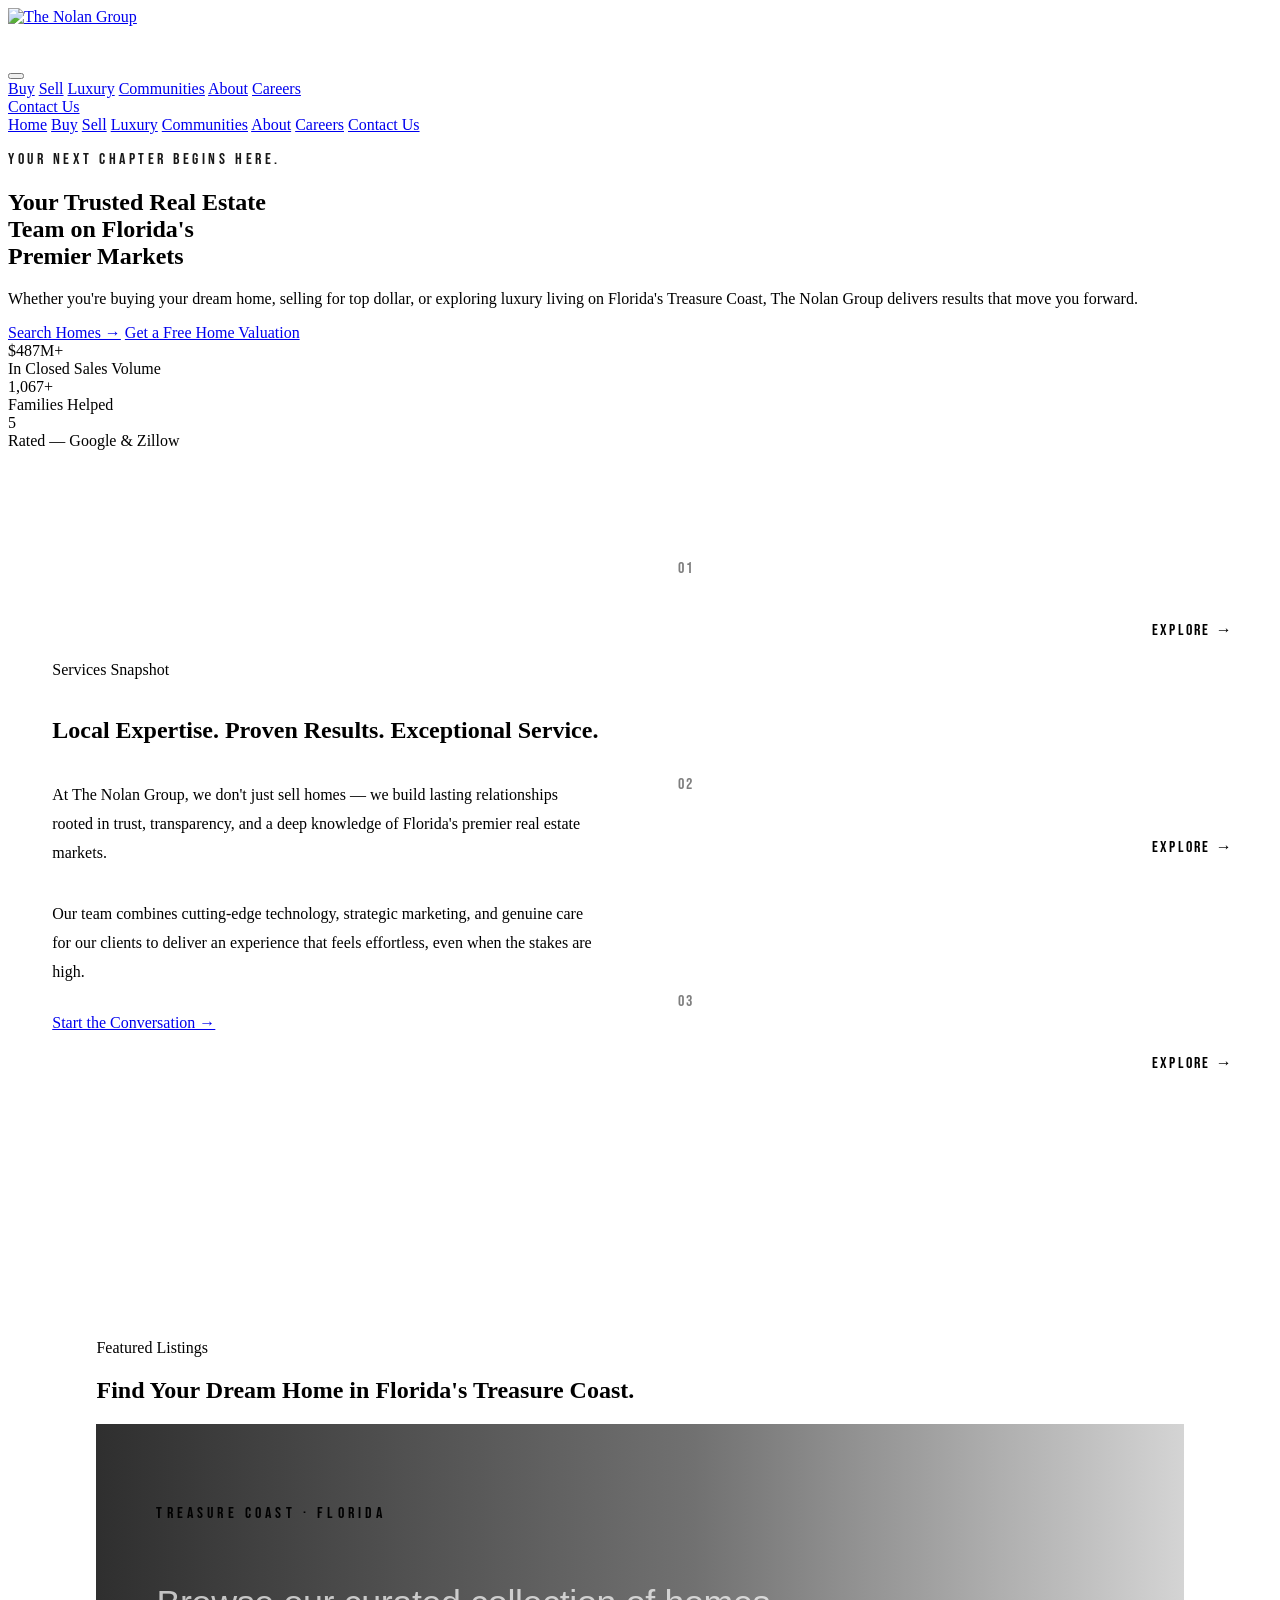
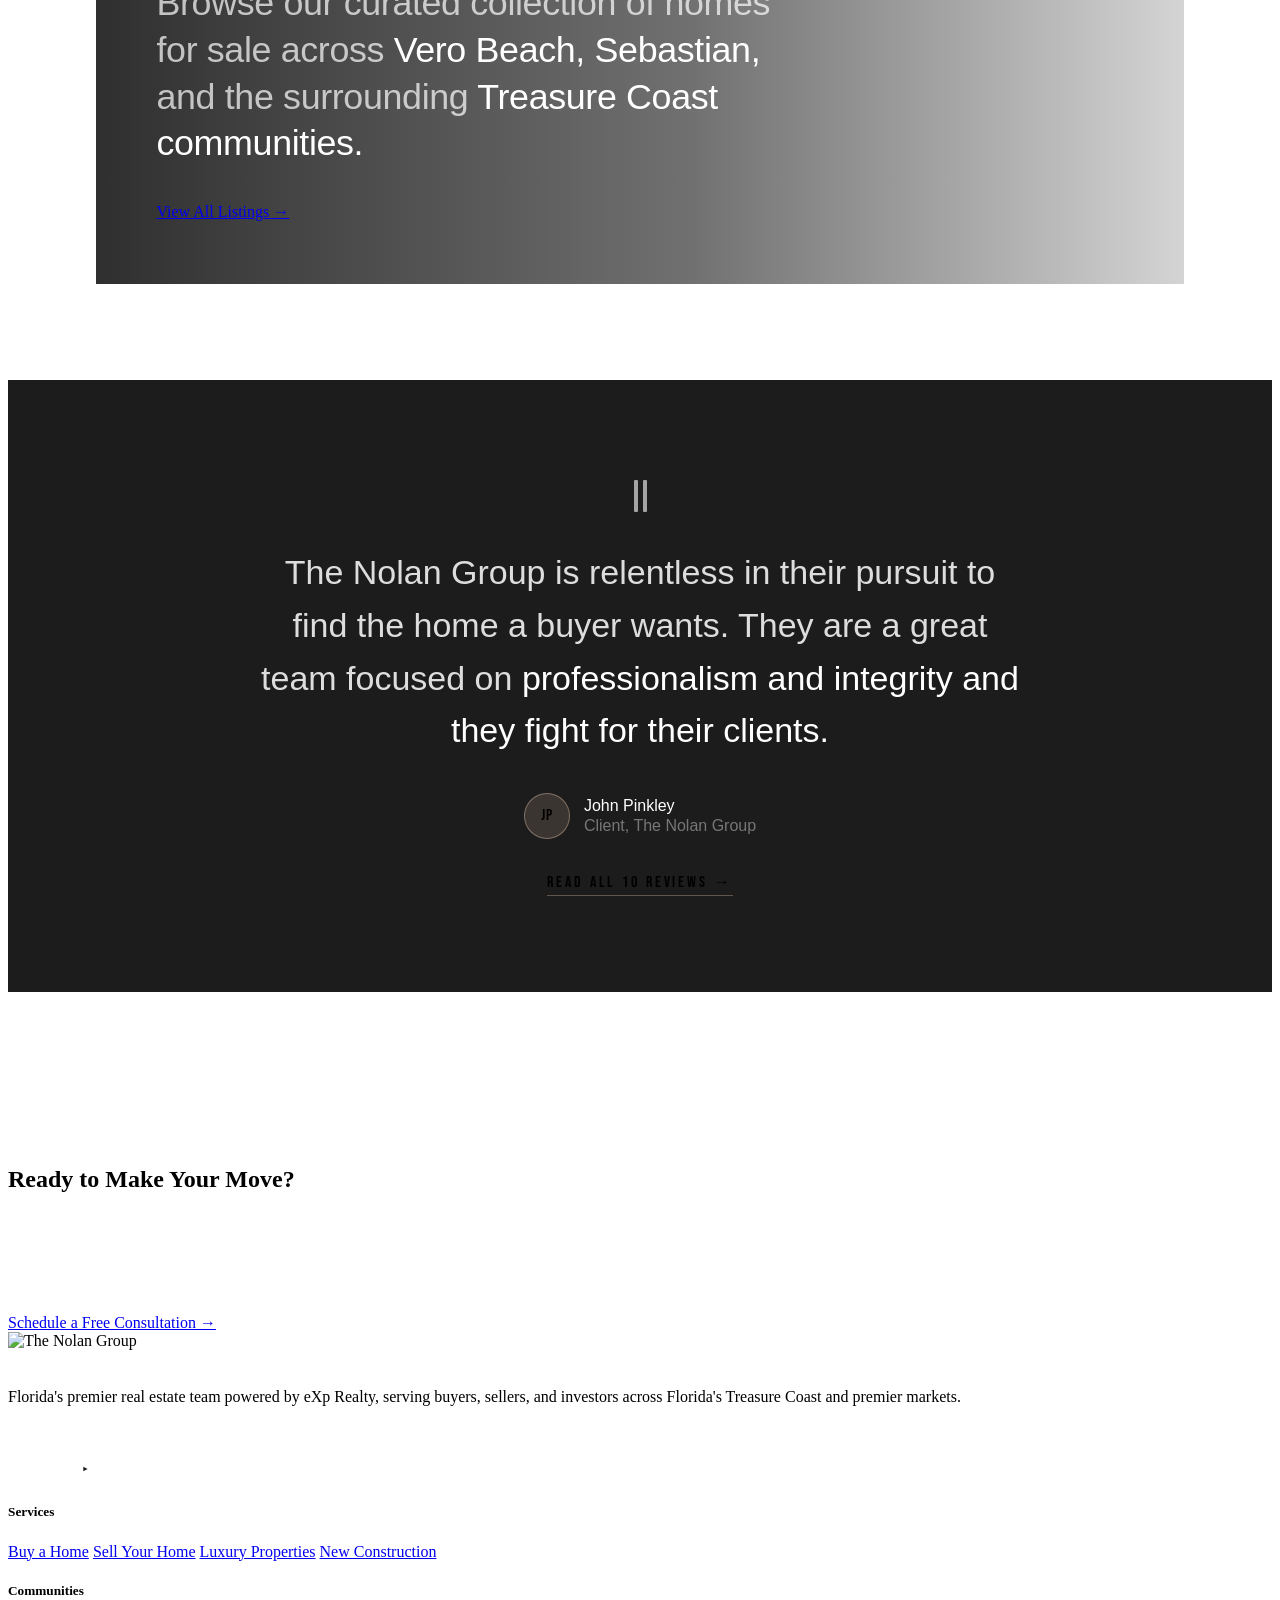
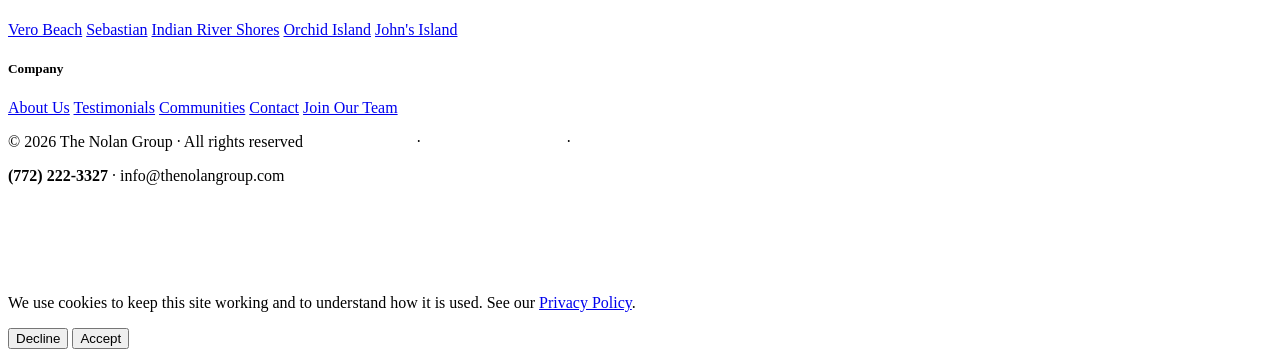
==== commit 5a24ed95: "fix(communities): make the footer community links land on the card they name The five footer links p" ====
--- a/index.html
+++ b/index.html
@@ -1,1177 +1,294 @@
 <!DOCTYPE html>
+
 <html lang="en">
 <head>
-<meta charset="UTF-8">
-<meta name="viewport" content="width=device-width, initial-scale=1.0">
-<title>The Nolan Group — Florida's Premier Real Estate Team</title>
-<meta name="description" content="The Nolan Group is Florida's premier real estate team, powered by eXp Realty, serving buyers, sellers, and investors across the Treasure Coast.">
-<link rel="canonical" href="https://thenolangroup.com/">
-<meta property="og:type" content="website">
-<meta property="og:site_name" content="The Nolan Group">
-<meta property="og:title" content="The Nolan Group — Florida's Premier Real Estate Team">
-<meta property="og:description" content="The Nolan Group is Florida's premier real estate team, powered by eXp Realty, serving buyers, sellers, and investors across the Treasure Coast.">
-<meta property="og:url" content="https://thenolangroup.com/">
-<meta property="og:image" content="https://res.cloudinary.com/dcuswyfur/image/upload/v1776360616/55_pkknzk.jpg">
-<meta name="twitter:card" content="summary_large_image">
-<link rel="preconnect" href="https://fonts.googleapis.com">
-<link rel="preconnect" href="https://fonts.gstatic.com" crossorigin>
-<link href="https://fonts.googleapis.com/css2?family=Bebas+Neue&display=swap" rel="stylesheet">
-<style>
-@font-face{font-family:'Aeonik Pro';src:url('AeonikPro-Light.woff2') format('woff2'),url('AeonikPro-Light.woff') format('woff');font-weight:300;font-style:normal;font-display:swap}
-@font-face{font-family:'Aeonik Pro';src:url('AeonikPro-Regular.woff2') format('woff2'),url('AeonikPro-Regular.woff') format('woff');font-weight:400;font-style:normal;font-display:swap}
-@font-face{font-family:'Aeonik Pro';src:url('AeonikPro-Medium.woff2') format('woff2'),url('AeonikPro-Medium.woff') format('woff');font-weight:500;font-style:normal;font-display:swap}
-</style>
-<style>
-*,*::before,*::after{box-sizing:border-box;margin:0;padding:0}
-:root{
-  --navy:#1c1c1c;--navy-2:#252525;--navy-3:#2e2e2e;
-  --gold:#c9ad98;--gold-lt:#d9c3b3;
-  --cream:#eae3e0;--off:#f9f6ee;--gold-dark:#7a5c45;
-  --mid:#4a5568;--light:#8a96a4;
-  --line:rgba(13,27,42,0.09);
-}
-html{scroll-behavior:smooth}
-body{font-family:'Aeonik Pro','Helvetica Neue',Arial,sans-serif;background:var(--off);color:var(--navy);overflow-x:hidden}
-em{font-style:normal}
-
-/* ── NAV ── */
-nav{position:fixed;top:0;left:0;right:0;z-index:200;display:flex;align-items:center;background:transparent;padding:20px 7%;width:100%;transition:background .4s,backdrop-filter .4s}
-nav.scrolled{background:rgba(28,28,28,0.85);backdrop-filter:blur(18px);-webkit-backdrop-filter:blur(18px);border-bottom:0.5px solid rgba(200,164,90,0.1)}
-.n-logo{display:flex;align-items:center;margin-right:auto;text-decoration:none;flex-shrink:0}
-.n-links{display:flex;gap:2px;margin-right:10px}
-.n-links a{color:rgba(255,255,255,0.65);font-size:16px;text-decoration:none;padding:7px 12px;border-radius:0;transition:all .2s;white-space:nowrap;text-transform:uppercase;letter-spacing:.14em;font-family:'Bebas Neue',sans-serif}
-.n-links a:hover{color:#fff;background:rgba(255,255,255,0.09)}
-.n-btn{background:var(--gold);color:var(--navy);font-family:'Bebas Neue',sans-serif;font-size:16px;letter-spacing:.12em;padding:9px 22px;border-radius:0;text-decoration:none;white-space:nowrap;transition:all .2s}
-.n-btn:hover{background:var(--gold-lt);transform:translateY(-1px);box-shadow:0 3px 12px rgba(201,173,152,0.2)}
-
-/* ── HERO ── */
-.hero{position:relative;height:100vh;min-height:720px;display:flex;flex-direction:column;justify-content:center;overflow:hidden;padding-bottom:150px}
-
-/* slideshow layers */
-.h-slide{position:absolute;inset:0;opacity:0;transition:opacity 1.6s ease;z-index:0}
-.h-slide.active{opacity:1;z-index:1}
-.h-slide-bg{position:absolute;inset:0;background-size:cover!important;background-position:center!important;transform:scale(1.06);transition:transform 8s ease}
-.h-slide.active .h-slide-bg{transform:scale(1)}
-.h-slide-overlay{position:absolute;inset:0;background:linear-gradient(120deg,rgba(20,20,20,0.80) 0%,rgba(20,20,20,0.52) 55%,rgba(20,20,20,0.28) 100%)}
-
-/* slide counter */
-.h-counter{
-  position:absolute;right:7%;top:50%;transform:translateY(-50%);
-  z-index:4;display:flex;flex-direction:column;gap:10px;align-items:center;
-  animation:fadeUp .9s .6s ease both;
-}
-.h-counter-dot{width:2px;height:20px;background:rgba(255,255,255,0.2);border-radius:2px;transition:background .4s,height .4s}
-.h-counter-dot.active{background:var(--gold);height:32px}
-
-/* progress bar */
-.h-progress{position:absolute;bottom:0;left:0;right:0;height:2px;z-index:4;background:rgba(255,255,255,0.06)}
-.h-progress-fill{height:100%;background:var(--gold);width:0%;transition:width 6s linear}
-
-.h-grid{position:absolute;inset:0;z-index:3;background-image:linear-gradient(rgba(200,164,90,0.02) 1px,transparent 1px),linear-gradient(90deg,rgba(200,164,90,0.02) 1px,transparent 1px);background-size:72px 72px;pointer-events:none}
-.h-content{position:relative;z-index:4;padding:0 7%;max-width:1200px;width:100%;animation:fadeUp .9s ease both}
-h1{font-family:'Aeonik Pro','Helvetica Neue',Arial,sans-serif;font-size:clamp(46px,6.5vw,82px);font-weight:300;line-height:1.06;color:#fff;letter-spacing:-.025em;margin-bottom:22px;text-shadow:0 2px 24px rgba(0,0,0,0.35)}
-.h-sub{font-size:18px;font-weight:300;line-height:1.78;color:rgba(255,255,255,0.78);max-width:620px;margin-bottom:38px;text-shadow:0 1px 12px rgba(0,0,0,0.4)}
-.h-btns{display:flex;gap:12px;flex-wrap:wrap}
-.stats{
-  position:absolute;bottom:0;left:0;right:0;z-index:4;
-  display:flex;justify-content:center;
-  background:rgba(28,28,28,0.68);backdrop-filter:blur(20px);-webkit-backdrop-filter:blur(20px);
-  border-top:0.5px solid rgba(200,164,90,0.15);
-  animation:fadeUp .9s .25s ease both;
-}
-.stats-inner{display:grid;grid-template-columns:repeat(3,1fr);max-width:860px;width:100%}
-.stat{padding:28px 40px;border-right:0.5px solid rgba(200,164,90,0.1);text-align:center}
-.stat:last-child{border-right:none}
-.stat-n{font-family:'Aeonik Pro','Helvetica Neue',Arial,sans-serif;font-size:52px;font-weight:300;color:var(--gold-lt);line-height:1;margin-bottom:8px;letter-spacing:-.03em}
-.stat-l{font-family:'Bebas Neue',sans-serif;font-size:16px;color:rgba(255,255,255,0.4);letter-spacing:.22em;text-transform:uppercase}
-.scroll-hint{position:absolute;bottom:115px;left:7%;z-index:4;display:flex;flex-direction:column;align-items:center;gap:8px;animation:fadeUp .9s .5s ease both}
-.scroll-hint span{font-size:16px;letter-spacing:.2em;text-transform:uppercase;color:rgba(255,255,255,0.3)}
-.s-line{width:1px;height:34px;background:linear-gradient(to bottom,rgba(200,164,90,0.65),transparent);animation:sline 2s ease-in-out infinite}
-@keyframes sline{0%,100%{opacity:.3;transform:scaleY(.8)}50%{opacity:1;transform:scaleY(1)}}
-
-/* ── BUTTONS ── */
-.btn-g{background:var(--gold);color:var(--navy);font-family:'Bebas Neue',sans-serif;font-size:16px;letter-spacing:.14em;padding:13px 32px;border-radius:0;text-decoration:none;transition:background .35s ease,transform .35s ease,box-shadow .35s ease;display:inline-flex;align-items:center;gap:8px}
-.btn-g:hover{background:var(--gold-lt);transform:translateY(-2px);box-shadow:0 6px 20px rgba(201,173,152,0.22)}
-.btn-o{background:rgba(255,255,255,0.07);color:rgba(255,255,255,0.82);font-family:'Bebas Neue',sans-serif;font-size:16px;letter-spacing:.12em;padding:13px 32px;border-radius:0;text-decoration:none;border:0.5px solid rgba(255,255,255,0.2);transition:background .35s ease,transform .35s ease,box-shadow .35s ease,border-color .35s ease}
-.btn-o:hover{background:rgba(255,255,255,0.12);transform:translateY(-2px);box-shadow:0 4px 16px rgba(0,0,0,0.15);border-color:rgba(255,255,255,0.4)}
-.btn-n{background:transparent;color:var(--mid);font-family:'Bebas Neue',sans-serif;font-size:16px;letter-spacing:.1em;padding:13px 28px;border-radius:0;text-decoration:none;border:0.5px solid rgba(13,27,42,0.18);transition:background .35s ease,transform .35s ease,box-shadow .35s ease,color .35s ease,border-color .35s ease}
-.btn-n:hover{background:var(--navy);border-color:var(--navy);color:#fff;transform:translateY(-1px);box-shadow:0 4px 14px rgba(28,28,28,0.12)}
-
-/* ── SECTION BASE ── */
-section{padding:96px 7%}
-.sec-ey{font-family:'Bebas Neue',sans-serif;font-size:16px;letter-spacing:.22em;text-transform:uppercase;color:var(--gold);margin-bottom:18px;display:flex;align-items:center;gap:12px}
-.sec-ey::before{content:'';display:block;width:20px;height:1px;background:var(--gold)}
-h2{font-family:'Aeonik Pro','Helvetica Neue',Arial,sans-serif;font-size:clamp(32px,4.2vw,56px);font-weight:300;line-height:1.1;color:var(--navy);letter-spacing:-.02em;margin-bottom:22px}
-.w2{color:#fff!important}
-.dg{height:1px;background:linear-gradient(to right,transparent,rgba(200,164,90,0.3),transparent);margin:0 7%}
-
-/* ── VALUE PROP ── */
-.vp{background:var(--off);padding:0;overflow:hidden}
-.vp-wrap{max-width:1200px;margin:0 auto;display:grid;grid-template-columns:1fr 1fr;gap:0;align-items:stretch}
-.vp-l{padding-right:80px}
-.vp-l p{font-size:16px;line-height:1.82;color:var(--mid);margin-bottom:18px}
-
-/* photo values panel */
-.values-photo{position:relative;overflow:hidden;min-height:480px}
-.values-photo-bg{position:absolute;inset:0;background:url('https://res.cloudinary.com/dcuswyfur/image/upload/v1776360616/55_pkknzk.jpg') center/cover no-repeat}
-
-/* ── HORIZONTAL ACCORDION TABS ── */
-.htabs{background:var(--navy);display:flex;flex-direction:column;height:100%}
-.htab{border-bottom:0.5px solid rgba(255,255,255,0.08);display:flex;flex-direction:column;flex:1}
-.htab:last-child{border-bottom:none}
-.htab-header{
-  display:flex;align-items:center;gap:18px;
-  padding:0 36px;
-  position:relative;
-  flex:0 0 56px;height:56px;
-  background:rgba(255,255,255,0.04);
-  border-left:2px solid var(--gold);
-}
-.htab-num{font-family:'Aeonik Pro','Helvetica Neue',Arial,sans-serif;font-size:16px;font-weight:300;color:var(--gold);letter-spacing:.1em;min-width:22px}
-.htab-label{font-family:'Aeonik Pro','Helvetica Neue',Arial,sans-serif;font-size:20px;font-weight:300;color:#fff;flex:1;line-height:1.1}
-.htab-body{
-  display:grid;grid-template-columns:1fr 1fr;
-  flex:1;overflow:hidden;opacity:1;
-  min-height:0;
-}
-.htab-img{position:relative;overflow:hidden;min-height:0}
-.htab-img-bg{position:absolute;inset:0;background-size:cover!important;background-position:center!important;transition:transform .5s ease,filter .5s ease;filter:grayscale(100%)}
-.htab:hover .htab-img-bg{transform:scale(1.04);filter:grayscale(0%)}
-.htab-content{background:var(--navy-2);padding:24px 28px;display:flex;flex-direction:column;justify-content:center;overflow:hidden}
-.htab-content p{font-size:16px;line-height:1.75;color:rgba(255,255,255,0.55)}
-
-
-.svc{background:var(--navy)}
-.svc-hd{max-width:1200px;margin:0 auto 48px;padding-top:96px;padding-left:0;padding-right:0}
-.svc-tabs{max-width:1200px;margin:0 auto;display:grid;grid-template-columns:repeat(3,1fr);gap:1px;background:rgba(255,255,255,0.05)}
-.svc-tab{background:var(--navy);border:none;cursor:pointer;padding:28px 36px;text-align:left;display:flex;align-items:center;gap:20px;position:relative;transition:background .25s}
-.svc-tab::after{content:'';position:absolute;bottom:0;left:0;right:0;height:2px;background:var(--gold);transform:scaleX(0);transform-origin:left;transition:transform .35s ease}
-.svc-tab.active{background:var(--navy-2)}
-.svc-tab.active::after{transform:scaleX(1)}
-.svc-tab:hover:not(.active){background:rgba(255,255,255,0.03)}
-.svc-tab-n{font-family:'Aeonik Pro','Helvetica Neue',Arial,sans-serif;font-size:36px;font-weight:300;color:rgba(200,164,90,0.2);line-height:1;flex-shrink:0;transition:color .25s}
-.svc-tab.active .svc-tab-n{color:rgba(200,164,90,0.55)}
-.svc-tab-title{font-family:'Aeonik Pro','Helvetica Neue',Arial,sans-serif;font-size:18px;font-weight:300;color:rgba(255,255,255,0.45);line-height:1.2;transition:color .25s}
-.svc-tab.active .svc-tab-title{color:#fff}
-.svc-tab:hover:not(.active) .svc-tab-title{color:rgba(255,255,255,0.7)}
-.svc-panels{max-width:1200px;margin:0 auto;padding-bottom:96px}
-.svc-panel{display:none}
-.svc-panel.active{display:grid;grid-template-columns:1fr 1fr}
-.svc-panel-img{position:relative;min-height:480px;overflow:hidden}
-.svc-img-bg{position:absolute;inset:0;background-size:cover!important;background-position:center!important;background-repeat:no-repeat!important}
-.svc-img-bg::after{content:'';position:absolute;inset:0;background:rgba(28,28,28,0.35)}
-.svc-panel-body{background:var(--navy-2);padding:60px 52px;display:flex;flex-direction:column;justify-content:center}
-.svc-panel-body .sc-n{font-family:'Aeonik Pro','Helvetica Neue',Arial,sans-serif;font-size:72px;font-weight:300;color:rgba(200,164,90,0.08);line-height:1;margin-bottom:20px}
-.svc-panel-body h3{font-family:'Aeonik Pro','Helvetica Neue',Arial,sans-serif;font-size:34px;font-weight:300;color:#fff;margin-bottom:18px;letter-spacing:-.01em}
-.svc-panel-body p{font-size:16px;line-height:1.78;color:rgba(255,255,255,0.52);margin-bottom:36px;max-width:340px}
-.sc-lnk{display:inline-flex;align-items:center;gap:8px;font-family:'Bebas Neue',sans-serif;font-size:16px;letter-spacing:.18em;text-transform:uppercase;color:var(--gold);text-decoration:none;transition:gap .2s}
-.sc-lnk:hover{gap:13px;color:var(--gold-lt)}
-
-/* ── LISTINGS ── */
-.lst{background:var(--cream)}
-.lst-wrap{max-width:1200px;margin:0 auto}
-.lst-hd{display:flex;align-items:flex-end;justify-content:space-between;margin-bottom:52px;gap:40px}
-.lst-hd p{font-size:16px;color:var(--mid);max-width:400px;line-height:1.75}
-.lc-grid{display:grid;grid-template-columns:repeat(3,1fr);gap:20px}
-.lc{background:#fff;border:0.5px solid rgba(13,27,42,0.07);overflow:hidden}
-.lc-img{height:220px;position:relative;display:flex;align-items:center;justify-content:center}
-.lc-bg{position:absolute;inset:0}
-.lc-badge{position:absolute;top:14px;left:14px;background:var(--gold);color:var(--navy);font-family:'Bebas Neue',sans-serif;font-size:16px;letter-spacing:.14em;text-transform:uppercase;padding:5px 12px}
-.lc-price{font-family:'Aeonik Pro','Helvetica Neue',Arial,sans-serif;font-size:30px;font-weight:400;color:rgba(255,255,255,0.9);z-index:1}
-.lc-body{padding:22px}
-.lc-body h4{font-size:16px;font-weight:500;color:var(--navy);margin-bottom:5px}
-.lc-loc{font-family:'Bebas Neue',sans-serif;font-size:16px;color:var(--light);letter-spacing:.12em;text-transform:uppercase;margin-bottom:14px}
-.lc-meta{display:flex;gap:18px;padding-top:14px;border-top:0.5px solid var(--line)}
-.lc-meta span{font-size:16px;color:var(--mid)}
-.lc-meta strong{display:block;font-size:16px;font-weight:500;color:var(--navy);margin-bottom:2px}
-
-/* ── PROCESS ── */
-.proc{background:var(--off)}
-.proc-wrap{max-width:1200px;margin:0 auto;display:grid;grid-template-columns:1fr 1.2fr;gap:80px;align-items:start}
-.proc-l p{font-size:16px;line-height:1.82;color:var(--mid);margin-bottom:18px}
-
-/* ── ANIMATED STEPS ── */
-.steps-visual{position:relative;padding:8px 0}
-.sv-track{position:absolute;left:19px;top:28px;bottom:28px;width:2px;background:rgba(200,164,90,0.12);border-radius:2px;overflow:hidden}
-.sv-line-fill{width:100%;height:0%;background:linear-gradient(to bottom,var(--gold),var(--gold-lt));border-radius:2px;transition:height 1.2s cubic-bezier(.4,0,.2,1)}
-.sv-steps{display:flex;flex-direction:column;gap:0;position:relative;z-index:1}
-
-.sv-step{display:flex;gap:20px;padding:10px 0;opacity:0;transform:translateX(20px);transition:opacity .5s ease,transform .5s ease}
-.sv-step.visible{opacity:1;transform:translateX(0)}
-
-.sv-node{position:relative;flex-shrink:0;width:40px;height:40px;display:flex;align-items:center;justify-content:center;margin-top:4px}
-.sv-node-ring{position:absolute;inset:0;border-radius:50%;border:1px solid rgba(200,164,90,0.25);transition:border-color .4s,transform .4s}
-.sv-step.visible .sv-node-ring{border-color:rgba(200,164,90,0.7);transform:scale(1.08)}
-.sv-node-dot{position:absolute;inset:6px;border-radius:50%;background:var(--off);border:1px solid rgba(200,164,90,0.2);transition:background .4s,border-color .4s}
-.sv-step.visible .sv-node-dot{background:var(--gold);border-color:var(--gold)}
-.sv-node-num{position:relative;z-index:1;font-family:'Bebas Neue',sans-serif;font-size:16px;letter-spacing:.06em;color:var(--mid);transition:color .4s}
-.sv-step.visible .sv-node-num{color:#fff}
-
-.sv-card{flex:1;background:#fff;border:0.5px solid var(--line);padding:20px 22px;display:flex;gap:16px;align-items:flex-start;transition:border-color .4s,box-shadow .4s;margin-bottom:10px}
-.sv-step.visible .sv-card{border-color:rgba(200,164,90,0.3);box-shadow:0 2px 20px rgba(200,164,90,0.08)}
-.sv-icon{flex-shrink:0;margin-top:2px;opacity:0.4;transition:opacity .4s}
-.sv-step.visible .sv-icon{opacity:1}
-.sv-card-body h4{font-family:'Bebas Neue',sans-serif;font-size:16px;letter-spacing:.1em;color:var(--navy);margin-bottom:6px}
-.sv-card-body p{font-size:16px;line-height:1.68;color:var(--mid)}
-
-/* ── SELL SECTION ── */
-.sell{background:var(--navy);padding:0;overflow:hidden}
-.sell-header{padding:80px 7% 56px;max-width:1200px;margin:0 auto;display:grid;grid-template-columns:1fr 1fr;gap:60px;align-items:end}
-
-/* single image with 5 column overlays */
-.sell-panels{
-  position:relative;
-  height:560px;
-  display:grid;
-  grid-template-columns:repeat(5,1fr);
-}
-/* shared background image under all columns */
-.sell-bg-img{
-  position:absolute;inset:0;
-  background:url('https://res.cloudinary.com/dcuswyfur/image/upload/v1776459323/ffd_ci9bug.png') center/cover no-repeat;
-  z-index:0;
-}
-/* vertical dividers between columns */
-.sell-panel{
-  position:relative;z-index:1;
-  border-right:0.5px solid rgba(255,255,255,0.1);
-  transition:background .4s;
-  cursor:default;
-  display:flex;flex-direction:column;justify-content:flex-end;
-  padding:36px 28px;
-  overflow:hidden;
-}
-.sell-panel:last-child{border-right:none}
-/* dark scrim per column — darkens on hover */
-.sell-panel::before{
-  content:'';position:absolute;inset:0;
-  background:linear-gradient(to top,rgba(18,18,18,0.85) 0%,rgba(18,18,18,0.2) 60%,rgba(18,18,18,0.05) 100%);
-  transition:background .4s;z-index:0;
-}
-.sell-panel:hover::before{
-  background:linear-gradient(to top,rgba(18,18,18,0.96) 0%,rgba(18,18,18,0.55) 60%,rgba(18,18,18,0.12) 100%);
-}
-/* gold bottom line on hover */
-.sell-panel::after{
-  content:'';position:absolute;bottom:0;left:0;right:0;height:2px;
-  background:var(--gold);transform:scaleX(0);transform-origin:left;
-  transition:transform .4s ease;z-index:2;
-}
-.sell-panel:hover::after{transform:scaleX(1)}
-
-.sell-panel-index{display:none}
-
-.sell-panel-body{position:relative;z-index:1}
-.sell-panel-num{
-  font-family:'Bebas Neue',sans-serif;
-  font-size:clamp(56px,7vw,96px);font-weight:400;letter-spacing:0;
-  color:rgba(255,255,255,0.1);line-height:1;
-  margin-bottom:10px;
-  transition:color .35s;
-}
-.sell-panel:hover .sell-panel-num{color:rgba(200,164,90,0.25)}
-.sell-panel-title{
-  font-family:'Bebas Neue',sans-serif;
-  font-size:clamp(17px,1.6vw,22px);font-weight:400;color:#fff;letter-spacing:.02em;
-  line-height:1.15;margin-bottom:0;
-  transition:margin .35s;
-  text-shadow:0 1px 12px rgba(0,0,0,0.5);
-}
-.sell-panel:hover .sell-panel-title{margin-bottom:13px}
-.sell-panel-desc{
-  font-size:16px;line-height:1.65;color:rgba(255,255,255,0.72);letter-spacing:0;
-  max-height:0;overflow:hidden;opacity:0;
-  transition:max-height .4s ease,opacity .3s ease .08s;
-  text-shadow:0 1px 8px rgba(0,0,0,0.4);
-}
-.sell-panel:hover .sell-panel-desc{max-height:80px;opacity:1}
-
-.sell-valuation{background:var(--gold);padding:56px 7%;display:flex;align-items:center;justify-content:space-between;gap:48px;flex-wrap:wrap;max-width:100%;margin:0}
-
-/* ── LUXURY ── */
-.lux{background:var(--cream)}
-.lux-wrap{max-width:1200px;margin:0 auto;display:grid;grid-template-columns:1fr 1fr;gap:80px;align-items:center}
-.lux-r{padding:46px 42px;background:var(--navy);position:relative;overflow:hidden}
-.lux-r::before{content:'';position:absolute;bottom:-60px;right:-60px;width:200px;height:200px;border-radius:50%;border:1px solid rgba(200,164,90,0.09)}
-.lux-r h3{font-family:'Aeonik Pro','Helvetica Neue',Arial,sans-serif;font-size:25px;font-weight:300;color:#fff;line-height:1.35;margin-bottom:14px}
-.lux-r p{font-size:16px;line-height:1.78;color:rgba(255,255,255,0.48)}
-
-/* ── NEW CONSTRUCTION ── */
-.nc{background:var(--navy)}
-.nc-wrap{max-width:1200px;margin:0 auto}
-.nc-hd{display:grid;grid-template-columns:1fr 1fr;gap:72px;margin-bottom:56px}
-.nc-hd p{font-size:16px;line-height:1.82;color:rgba(255,255,255,0.48);align-self:end}
-.nc-alert{border:0.5px solid rgba(200,164,90,0.2);padding:34px 38px;position:relative}
-.nc-alert::before{content:'◆';position:absolute;top:-10px;left:38px;background:var(--navy);padding:0 10px;color:var(--gold);font-size:16px}
-.nc-alert h4{font-family:'Aeonik Pro','Helvetica Neue',Arial,sans-serif;font-size:22px;font-weight:400;color:#fff;margin-bottom:12px}
-.nc-alert p{font-size:16px;line-height:1.78;color:rgba(255,255,255,0.48)}
-
-/* ── COMMUNITIES CAROUSEL ── */
-.comm{background:var(--cream);padding:96px 0 80px}
-.comm-wrap{max-width:1200px;margin:0 auto;padding:0 7%;margin-bottom:52px}
-.comm-hd{display:grid;grid-template-columns:1fr 1fr;gap:60px;margin-bottom:0}
-.comm-hd p{font-size:16px;line-height:1.82;color:var(--mid);align-self:end}
-.comm-carousel-wrap{position:relative;overflow:hidden;padding:0 7%}
-.comm-track{display:flex;flex-direction:row;gap:16px;transition:transform .5s cubic-bezier(.4,0,.2,1);will-change:transform}
-.comm-card{flex:0 0 calc(50% - 8px);height:140px;overflow:hidden;cursor:pointer;background:#fff;border:0.5px solid rgba(13,27,42,0.07);transition:box-shadow .3s,transform .3s;position:relative;display:grid;grid-template-columns:220px 1fr}
-.comm-card:hover{box-shadow:0 6px 32px rgba(13,27,42,0.12);transform:translateY(-3px)}
-.comm-card-bg{width:280px;height:100%;flex-shrink:0;position:relative;overflow:hidden}
-.comm-card-bg-img{position:absolute;inset:0;background-size:cover!important;background-position:center!important;transition:transform .5s ease}
-.comm-card:hover .comm-card-bg-img{transform:scale(1.07)}
-.comm-card-body{padding:24px 32px;display:flex;align-items:center;justify-content:space-between;gap:24px;border-left:0.5px solid rgba(13,27,42,0.06)}
-.comm-card-meta{flex:1}
-.comm-card-num{font-family:'Bebas Neue',sans-serif;font-size:16px;letter-spacing:.2em;color:var(--gold);display:block;margin-bottom:7px}
-.comm-card-title{font-family:'Aeonik Pro','Helvetica Neue',Arial,sans-serif;font-size:21px;font-weight:300;color:var(--navy);line-height:1.15;margin-bottom:7px}
-.comm-card-desc{font-size:16px;line-height:1.65;color:var(--mid);max-width:460px}
-.comm-card-lnk{font-family:'Bebas Neue',sans-serif;font-size:16px;letter-spacing:.18em;text-transform:uppercase;color:var(--navy);text-decoration:none;display:flex;align-items:center;gap:8px;flex-shrink:0;border:0.5px solid rgba(13,27,42,0.18);padding:10px 20px;transition:all .25s;white-space:nowrap}
-.comm-card-lnk:hover{background:var(--gold);border-color:var(--gold);color:var(--navy)}
-.comm-card::before{content:'';position:absolute;left:0;top:0;bottom:0;width:3px;background:var(--gold);transform:scaleY(0);transform-origin:bottom;transition:transform .35s ease}
-.comm-card:hover::before{transform:scaleY(1)}
-.comm-nav{display:flex;justify-content:center;gap:12px;margin-top:36px}
-.comm-btn{width:44px;height:44px;border-radius:50%;border:0.5px solid rgba(13,27,42,0.18);background:#fff;cursor:pointer;display:flex;align-items:center;justify-content:center;transition:all .2s}
-.comm-btn:hover{background:var(--navy);border-color:var(--navy)}
-.comm-btn:hover svg path{stroke:#fff}
-.comm-btn svg path{stroke:var(--navy);transition:stroke .2s}
-
-
-/* ── ABOUT / VALUES ── */
-.vals{background:var(--cream)}
-.vals-wrap{max-width:1200px;margin:0 auto;display:grid;grid-template-columns:1fr 1fr;gap:80px;align-items:start}
-.val-list{display:flex;flex-direction:column}
-.vi{padding:21px 0;border-bottom:0.5px solid var(--line);display:flex;gap:17px}
-.v-dot{width:5px;height:5px;border-radius:50%;background:var(--gold);margin-top:10px;flex-shrink:0}
-.vi h4{font-family:'Bebas Neue',sans-serif;font-size:16px;letter-spacing:.08em;color:var(--navy);margin-bottom:6px}
-.vi p{font-size:16px;line-height:1.68;color:var(--mid)}
-.vals-r{padding-top:52px}
-.exp-card{position:relative;overflow:hidden;margin-bottom:20px;min-height:220px;display:flex;align-items:flex-end}
-.exp-card-bg{position:absolute;inset:0;background:url('https://res.cloudinary.com/dcuswyfur/image/upload/v1776360616/55_pkknzk.jpg') center/cover no-repeat}
-.exp-card-overlay{position:absolute;inset:0;background:linear-gradient(160deg,rgba(28,28,28,0.88) 0%,rgba(28,28,28,0.7) 60%,rgba(28,28,28,0.5) 100%)}
-.exp-card-content{position:relative;z-index:2;padding:36px 38px}
-.exp-card h3{font-family:'Aeonik Pro','Helvetica Neue',Arial,sans-serif;font-size:18px;font-weight:300;color:#fff;line-height:1.55}
-.exp-card p{font-size:16px;line-height:1.78;color:rgba(255,255,255,0.48)}
-
-/* ── TESTIMONIALS ── */
-.testi{background:var(--navy);padding:100px 7%;overflow:hidden}
-.testi-wrap{max-width:1200px;margin:0 auto}
-.testi-top{display:grid;grid-template-columns:1fr 1fr;gap:80px;align-items:end;margin-bottom:72px}
-.testi-top-l .sec-ey{color:var(--gold)}
-.testi-top-r p{font-size:16px;line-height:1.82;color:rgba(255,255,255,0.45)}
-
-/* slide carousel */
-.testi-carousel{position:relative;overflow:hidden}
-.testi-slides{display:flex;transition:transform .55s cubic-bezier(.4,0,.2,1)}
-.testi-slide{flex:0 0 100%;opacity:0.3;transition:opacity .55s ease}
-.testi-slide.active{opacity:1}
-
-/* featured panel */
-.testi-featured{position:relative;padding:64px 72px;background:rgba(255,255,255,0.03);border:0.5px solid rgba(200,164,90,0.12)}
-.testi-featured::before{
-  content:'\201C';
-  font-family:'Aeonik Pro','Helvetica Neue',Arial,sans-serif;
-  font-size:160px;font-weight:300;line-height:0.7;
-  color:var(--gold);opacity:0.15;
-  position:absolute;top:40px;left:48px;pointer-events:none;
-}
-.testi-featured::after{content:'';position:absolute;left:0;top:0;bottom:0;width:3px;background:linear-gradient(to bottom,var(--gold),transparent)}
-.testi-featured-quote{font-family:'Aeonik Pro','Helvetica Neue',Arial,sans-serif;font-size:clamp(18px,2.2vw,26px);font-weight:300;color:rgba(255,255,255,0.88);line-height:1.6;margin-bottom:40px;position:relative;z-index:1}
-.testi-featured-author{display:flex;align-items:center;gap:16px;position:relative;z-index:1}
-.testi-featured-av{width:48px;height:48px;border-radius:50%;background:linear-gradient(135deg,var(--navy-2),var(--navy-3));border:1px solid rgba(200,164,90,0.3);display:flex;align-items:center;justify-content:center;font-family:'Bebas Neue',sans-serif;font-size:16px;color:var(--gold-lt);flex-shrink:0}
-.testi-featured-name{font-family:'Aeonik Pro','Helvetica Neue',Arial,sans-serif;font-size:16px;font-weight:500;color:#fff}
-.testi-featured-stars{color:var(--gold);font-size:16px;letter-spacing:3px;margin-top:2px}
-
-/* nav */
-.tc-nav{display:flex;align-items:center;justify-content:space-between;margin-top:40px}
-.tc-nav-arrows{display:flex;gap:12px}
-.tc-btn{width:44px;height:44px;border-radius:50%;border:0.5px solid rgba(200,164,90,0.25);background:transparent;cursor:pointer;display:flex;align-items:center;justify-content:center;transition:all .2s;flex-shrink:0}
-.tc-btn:hover{background:var(--gold);border-color:var(--gold)}
-.tc-btn:hover svg path{stroke:var(--navy)}
-.tc-btn svg path{stroke:rgba(255,255,255,0.6);transition:stroke .2s}
-.tc-counter{font-family:'Bebas Neue',sans-serif;font-size:16px;letter-spacing:.12em;color:rgba(255,255,255,0.3)}
-.tc-counter span{color:var(--gold)}
-
-/* CTA strip */
-.testi-cta{margin-top:64px;display:flex;align-items:center;justify-content:space-between;gap:40px;padding-top:52px;border-top:0.5px solid rgba(200,164,90,0.12);flex-wrap:wrap}
-
-/* ── CONTACT ── */
-.contact-sec{background:var(--off)}
-.contact-wrap{max-width:1200px;margin:0 auto;display:grid;grid-template-columns:1fr 1fr;gap:80px;align-items:start}
-.contact-l p{font-size:16px;line-height:1.82;color:var(--mid);margin-bottom:28px}
-.c-detail{display:flex;gap:16px;padding:17px 0;border-bottom:0.5px solid var(--line)}
-.c-det-lbl{font-family:'Bebas Neue',sans-serif;font-size:16px;letter-spacing:.16em;text-transform:uppercase;color:var(--gold);min-width:76px;padding-top:2px}
-.c-det-val{font-size:16px;color:var(--navy);line-height:1.6}
-.c-form{background:var(--cream);padding:44px;border:0.5px solid var(--line)}
-.c-form h3{font-family:'Aeonik Pro','Helvetica Neue',Arial,sans-serif;font-size:26px;font-weight:300;color:var(--navy);margin-bottom:8px}
-.c-form .sp{font-size:16px;color:var(--mid);margin-bottom:28px;line-height:1.6}
-.f-row{display:grid;grid-template-columns:1fr 1fr;gap:14px;margin-bottom:14px}
-.fg{display:flex;flex-direction:column;gap:6px;margin-bottom:14px}
-.fg label{font-family:'Bebas Neue',sans-serif;font-size:16px;letter-spacing:.14em;text-transform:uppercase;color:var(--mid)}
-.fg input,.fg select,.fg textarea{background:#fff;border:0.5px solid rgba(13,27,42,0.13);padding:11px 14px;font-size:16px;font-family:'Aeonik Pro','Helvetica Neue',Arial,sans-serif;color:var(--navy);outline:none;transition:border-color .2s;width:100%;resize:none;appearance:none}
-.fg input:focus,.fg select:focus,.fg textarea:focus{border-color:var(--gold)}
-.f-row .fg{margin-bottom:0}
-.f-btn{width:100%;background:var(--gold);color:var(--navy);font-family:'Bebas Neue',sans-serif;font-size:16px;letter-spacing:.1em;padding:14px;border:none;cursor:pointer;transition:background .2s}
-.f-btn:hover{background:var(--gold-lt);box-shadow:0 4px 14px rgba(201,173,152,0.2)}
-
-/* ── JOIN TEAM ── */
-.join{background:var(--navy);padding:80px 7%}
-.join-wrap{max-width:860px;margin:0 auto;text-align:center}
-.join-intro{font-size:16px;line-height:1.82;color:rgba(255,255,255,0.5);max-width:640px;margin:0 auto 52px}
-.why-grid{display:grid;grid-template-columns:repeat(5,1fr);gap:1px;background:rgba(255,255,255,0.06);margin-bottom:52px}
-.why{background:var(--navy);padding:28px 20px;text-align:center;transition:background .2s}
-.why:hover{background:var(--navy-2)}
-.why-ico{color:var(--gold);font-size:16px;margin-bottom:13px;display:flex;justify-content:center}
-.why h4{font-family:'Bebas Neue',sans-serif;font-size:16px;letter-spacing:.1em;color:#fff;margin-bottom:8px;line-height:1.3}
-.why p{font-size:16px;line-height:1.6;color:rgba(255,255,255,0.4)}
-.team-q{padding:36px 44px;background:rgba(255,255,255,0.04);border:0.5px solid rgba(200,164,90,0.15);border-radius:0;position:relative;overflow:hidden;margin-bottom:40px}
-.team-q::before{content:'';position:absolute;top:0;left:0;right:0;height:2px;background:var(--gold)}
-.team-q blockquote{font-family:'Aeonik Pro','Helvetica Neue',Arial,sans-serif;font-size:16px;font-weight:300;color:rgba(255,255,255,0.7);line-height:1.7;margin-bottom:14px}
-.team-q cite{font-family:'Bebas Neue',sans-serif;font-size:16px;color:var(--gold);letter-spacing:.1em}
-
-/* ── CTA BANNER ── */
-.cta-ban{position:relative;padding:100px 7%;overflow:hidden}
-.cta-ban video{position:absolute;inset:0;width:100%;height:100%;object-fit:cover;z-index:0}
-.cta-ban::before{content:'';position:absolute;inset:0;background:rgba(28,28,28,0.72);z-index:1}
-.cta-in{max-width:1200px;margin:0 auto;display:flex;align-items:center;justify-content:space-between;gap:60px;position:relative;z-index:2;flex-wrap:wrap}
-.cta-r{flex-shrink:0;display:flex;flex-direction:column;gap:12px;align-items:flex-end}
-
-/* ── FOOTER ── */
-footer{background:var(--navy);border-top:0.5px solid rgba(200,164,90,0.13);padding:58px 7% 34px}
-.ft{max-width:1200px;margin:0 auto}
-.ft-top{display:grid;grid-template-columns:2fr 1fr 1fr 1fr;gap:56px;margin-bottom:50px}
-.ft-brand h3{font-family:'Aeonik Pro','Helvetica Neue',Arial,sans-serif;font-size:22px;font-weight:400;color:#fff;margin-bottom:12px}
-.ft-brand p{font-size:16px;line-height:1.78;color:rgba(255,255,255,0.34)}
-.ft-col h5{font-family:'Bebas Neue',sans-serif;font-size:16px;letter-spacing:.2em;text-transform:uppercase;color:var(--gold);margin-bottom:18px}
-.ft-col a{display:block;font-size:16px;color:rgba(255,255,255,0.36);text-decoration:none;margin-bottom:9px;transition:color .2s}
-.ft-col a:hover{color:rgba(255,255,255,0.8)}
-.ft-bot{border-top:0.5px solid rgba(255,255,255,0.05);padding-top:24px;display:flex;justify-content:space-between;align-items:center}
-.ft-bot p{font-size:15px;color:rgba(255,255,255,0.28)}
-.ft-contact{font-size:16px;color:rgba(255,255,255,0.34)}
-.ft-contact strong{color:var(--gold);font-weight:400}
-
-/* ── REVEAL ANIMATION ── */
-.r{opacity:0;transform:translateY(24px);transition:opacity .7s ease,transform .7s ease}
-.r.v{opacity:1;transform:translateY(0)}
-.d1{transition-delay:.1s}.d2{transition-delay:.2s}.d3{transition-delay:.3s}
-.stars{color:var(--gold);font-size:16px;letter-spacing:3px;margin-bottom:4px}
-@keyframes fadeUp{from{opacity:0;transform:translateY(22px)}to{opacity:1;transform:translateY(0)}}
-
-/* gold on light backgrounds — use darker shade */
-.c-section .sec-ey,
-section[style*="background:var(--cream)"] .sec-ey,
-section[style*="background:var(--off)"] .sec-ey,
-section[style*="background:#fff"] .sec-ey,
-section[style*="background:var(--cream)"] .sec-ey,
-.nc-benefits .sec-ey,
-.c-header-l .sec-ey,
-.contact-right .sec-ey,
-.vals-wrap .sec-ey { color: var(--gold-dark) !important; }
-
-/* inline gold text on light backgrounds */
-.c-section h2 span[style*="color:var(--gold)"],
-.contact-right h1 span[style*="color:var(--gold)"],
-.c-section p[style*="color:var(--gold)"],
-section[style*="background:var(--cream)"] span[style*="color:var(--gold)"],
-section[style*="background:var(--cream)"] [style*="color:var(--gold)"],
-.why-grid .why-ico,
-.nc-benefits-title span[style*="color:var(--gold)"] { color: var(--gold-dark) !important; }
-
-/* ── GLOBAL HOVER ENHANCEMENTS ── */
-/* Nav links */
-.n-links a{transition:color .25s ease,background .25s ease}
-
-/* Footer links */
-.ft-col a{transition:color .25s ease,padding-left .2s ease}
-.ft-col a:hover{color:rgba(255,255,255,0.8)!important;padding-left:4px}
-
-/* Listing cards */
-.lc{transition:transform .35s ease,box-shadow .35s ease}
-.lc:hover{transform:translateY(-6px);box-shadow:0 16px 40px rgba(0,0,0,0.18)}
-.lc .lc-bg{transition:transform .6s ease}
-.lc:hover .lc-bg{transform:scale(1.04)}
-
-/* Stat numbers */
-.stat{transition:transform .3s ease}
-.stat:hover{transform:translateY(-3px)}
-
-/* Accordion items */
-.nc-acc-header{transition:color .25s ease}
-
-/* Core values grid */
-[style*="Integrity"],[style*="Client-Centered"]{transition:background .3s ease}
-
-/* Why boxes */
-.why{position:relative}
-
-/* community nav buttons */
-.c-btn{transition:background .3s ease,border-color .3s ease,transform .2s ease}
-.c-btn:hover{transform:scale(1.08)}
-
-/* Testimonial cards already have hover — ensure smooth */
-.t-card{will-change:transform}
-
-/* Section eyebrow */
-.sec-ey{transition:letter-spacing .3s ease}
-
-/* ═══════════════════════════════════════
-   GLOBAL MOBILE RESPONSIVE — ALL PAGES
-   ═══════════════════════════════════════ */
-@media (max-width: 768px) {
-
-  /* ── NAV ── */
-  nav { padding: 14px 5%; }
-  .n-links { display: none; }
-  .n-logo img { height: 40px !important; }
-
-  /* ── HERO / PAGE HERO ── */
-  .pg-hero { padding: 120px 5% 60px; min-height: 360px; }
-  .pg-hero-content h1 { font-size: clamp(28px, 7vw, 42px) !important; }
-  .pg-hero-content p { font-size: 15px !important; }
-  .hero { padding-bottom: 320px; }
-  .h-content { padding: 0 5%; }
-  .h-content h1 { font-size: clamp(30px, 8vw, 48px) !important; line-height: 1.15; }
-  .h-sub { font-size: 15px !important; }
-  .h-btns { flex-direction: column; gap: 10px; }
-  .h-btns a { width: 100%; text-align: center; justify-content: center; }
-
-  /* ── STATS BAR ── */
-  .stats-inner { flex-direction: column; gap: 24px; padding: 32px 5%; }
-  .stat { border: none !important; padding: 0 !important; text-align: center; }
-  .stat-n { font-size: 36px !important; }
-
-  /* ── SECTION PADDING ── */
-  section { padding-left: 5% !important; padding-right: 5% !important; }
-  .testi-wrap, .nc-wrap, .lst-wrap, .vals-wrap, .join-wrap,
-  .ft, .cta-in, .contact-wrap { padding-left: 0 !important; padding-right: 0 !important; }
-
-  /* ── 2-COL GRIDS → STACK ── */
-  .vals-wrap, .nc-hd, .nc-benefits-wrap, .sell-header,
-  .contact-split, .testi-top, .comm-hd,
-  [style*="grid-template-columns:1fr 1fr"],
-  [style*="grid-template-columns:1fr 2fr"],
-  [style*="grid-template-columns:2fr 1fr"] {
-    grid-template-columns: 1fr !important;
-    display: block !important;
-  }
-
-  /* ── 3-COL GRIDS → STACK ── */
-  .t-grid, .why-grid, .lc-grid,
-  [style*="grid-template-columns:repeat(3"],
-  [style*="grid-template-columns:repeat(5"] {
-    grid-template-columns: 1fr !important;
-  }
-
-  /* ── FOOTER ── */
-  .ft-top { grid-template-columns: 1fr !important; gap: 32px; }
-
-  /* ── CTA BANNER ── */
-  .cta-in { flex-direction: column; gap: 24px; }
-  .cta-r { align-items: flex-start !important; }
-
-  /* ── TESTIMONIALS ── */
-  .t-card { min-height: auto !important; }
-
-  /* ── COMMUNITIES CAROUSEL ── */
-  .c-carousel { padding: 0 3%; }
-  .c-card { flex: 0 0 85% !important; height: 460px !important; }
-  .c-nav { padding: 24px 5% 0; }
-  .c-header { grid-template-columns: 1fr !important; gap: 20px; margin-bottom: 36px; padding: 0 5%; }
-
-  /* ── LUXURY / BUY listing cards ── */
-  .lc { min-width: 0 !important; }
-  .lc-img { height: 220px !important; }
-
-  /* ── NC BENEFITS ── */
-  .nc-benefits-wrap { flex-direction: column !important; }
-  .nc-benefits-title { position: static !important; margin-bottom: 32px; }
-
-  /* ── CONTACT SPLIT ── */
-  .contact-split { grid-template-columns: 1fr !important; min-height: auto !important; }
-  .contact-img { height: 280px !important; position: relative; }
-  .contact-right { padding: 40px 5% !important; }
-  .contact-top { grid-template-columns: 1fr !important; display: block !important; }
-  .contact-cols { grid-template-columns: 1fr !important; gap: 32px; }
-
-  /* ── SELL PANELS ── */
-  .sell-panels { grid-template-columns: 1fr !important; }
-  .sell-panel { min-height: 160px !important; }
-  .sell-header { max-width: 100% !important; padding: 60px 5% 40px !important; }
-
-  /* ── NEW CONSTRUCTION ── */
-  .nc-wrap { padding: 60px 5% !important; }
-  .nc-alert { padding: 40px 28px !important; }
-  .nc-alert-content { text-align: center; }
-
-  /* ── ABOUT / EXP CARD ── */
-  .vals-r { padding-top: 0 !important; }
-  .exp-card { min-height: 260px !important; }
-
-  /* ── TEAM CARD (Christopher Nolan) ── */
-  [style*="grid-template-columns:1fr 1fr"] > div:first-child { min-height: 300px !important; }
-
-  /* ── JOIN WHY GRID ── */
-  .why { padding: 32px 24px !important; }
-
-  /* ── SELL VALUATION STRIP ── */
-  .sell-valuation [style*="display:flex"] { flex-direction: column !important; gap: 20px !important; }
-  .sell-valuation a { width: 100% !important; text-align: center !important; justify-content: center !important; }
-
-  /* ── GENERAL FLEX → COLUMN ── */
-  .testi-cta, [style*="display:flex;align-items:center;justify-content:space-between"] {
-    flex-direction: column !important;
-    gap: 20px !important;
-    align-items: flex-start !important;
-  }
-
-  /* ── TYPOGRAPHY SCALE DOWN ── */
-  h1 { font-size: clamp(28px, 7vw, 44px) !important; }
-  h2 { font-size: clamp(24px, 6vw, 36px) !important; }
-  h3 { font-size: clamp(20px, 5vw, 28px) !important; }
-
-  /* ── BUTTONS FULL WIDTH ON MOBILE ── */
-  .btn-g, .btn-o, .btn-n { display: block !important; text-align: center !important; width: 100% !important; box-sizing: border-box !important; }
-
-  /* prevent horizontal overflow */
-  body { overflow-x: hidden !important; }
-  img, video { max-width: 100% !important; }
-}
-
-@media (max-width: 480px) {
-  .n-logo img { height: 34px !important; }
-  .pg-hero { padding: 100px 5% 48px; }
-  .c-card { flex: 0 0 92% !important; height: 400px !important; }
-  .contact-img { height: 220px !important; }
-}
-
-/* ── HAMBURGER MENU ── */
-.hamburger{display:none;flex-direction:column;gap:5px;cursor:pointer;padding:4px;z-index:300;background:none;border:none}
-.hamburger span{display:block;width:24px;height:1.5px;background:#fff;transition:all .3s ease;transform-origin:center}
-.hamburger.open span:nth-child(1){transform:translateY(6.5px) rotate(45deg)}
-.hamburger.open span:nth-child(2){opacity:0;transform:scaleX(0)}
-.hamburger.open span:nth-child(3){transform:translateY(-6.5px) rotate(-45deg)}
-.mobile-menu{display:none;position:fixed;inset:0;background:rgba(20,20,20,0.98);z-index:250;flex-direction:column;align-items:center;justify-content:center;gap:36px;opacity:0;transition:opacity .35s ease}
-.mobile-menu.open{display:flex;opacity:1}
-.mobile-menu a{font-family:'Bebas Neue',sans-serif;font-size:clamp(28px,6vw,42px);letter-spacing:.14em;color:#fff;text-decoration:none;transition:color .2s}
-.mobile-menu a:hover{color:var(--gold)}
-.mobile-menu .m-contact-btn{background:var(--gold);color:var(--navy) !important;padding:14px 40px;font-size:18px}
-@media (max-width:768px){
-  .hamburger{display:flex}
-  .n-links{display:none !important}
-  .n-btn{display:none !important}
-}
-
-@media (max-width: 768px) {
-  /* Nav mobile fix */
-  nav { flex-wrap: nowrap; justify-content: space-between; }
-  .n-logo { flex: 1; }
-  .hamburger { margin-left: auto; }
-
-  /* Fix ft-bot privacy links */
-  .ft-bot { flex-direction: column; gap: 12px; text-align: center; }
-  .ft-bot p { font-size: 13px !important; }
-
-  /* Social icons */
-  .ft-brand > div:last-of-type { justify-content: flex-start; }
-
-  /* Fix contact split height */
-  .contact-img video { position: absolute; }
-
-  /* NC benefits 2-col → stack */
-  .nc-benefits-wrap { grid-template-columns: 1fr !important; gap: 40px; }
-  .nc-benefits-title { position: static !important; }
-
-  /* Why grid mobile */
-  .why-grid { grid-template-columns: 1fr !important; gap: 1px; }
-
-  /* Sell panels */
-  .sell-panels { grid-template-columns: 1fr !important; }
-
-  /* Lux listing grid */
-  .lc-grid { grid-template-columns: 1fr !important; }
-
-  /* Page hero text */
-  .pg-hero-content h1 { font-size: clamp(26px, 7vw, 40px) !important; }
-
-  /* Testimonial grid */
-  .t-grid { grid-template-columns: 1fr !important; gap: 1px; }
-
-  /* Contact cols */
-  .contact-cols { grid-template-columns: 1fr !important; }
-
-  /* Join why boxes */
-  .why-grid { grid-template-columns: 1fr !important; }
-}
-
-/* ════════════════════════════════════════
-   COMPREHENSIVE MOBILE FIXES
-   ════════════════════════════════════════ */
-@media (max-width: 768px) {
-
-  /* ── NAV: hide links, show hamburger only ── */
-  .n-links { display: none !important; }
-  .n-btn   { display: none !important; }
-  .hamburger { display: flex !important; }
-  nav { padding: 14px 5% !important; }
-
-  /* ── HERO: 3-line headline ── */
-  .h-content h1 {
-    font-size: clamp(26px, 7.5vw, 38px) !important;
-    line-height: 1.18 !important;
-  }
-  .h-sub { font-size: 14px !important; max-width: 100% !important; }
-
-  /* ── STATS: single column ── */
-  .stats-inner {
-    grid-template-columns: 1fr !important;
-    display: grid !important;
-    gap: 0 !important;
-    padding: 0 !important;
-  }
-  .stat {
-    border-right: none !important;
-    border-bottom: 0.5px solid rgba(200,164,90,0.1);
-    padding: 20px 24px !important;
-  }
-  .stat:last-child { border-bottom: none; }
-  .stat-n { font-size: 36px !important; }
-
-  /* ── SERVICES: stack tabs + explore below content ── */
-  .svc-tabs {
-    grid-template-columns: 1fr !important;
-    gap: 1px;
-  }
-  .svc-tab {
-    padding: 20px 20px !important;
-  }
-  .svc-panel-body {
-    padding: 36px 20px !important;
-  }
-  .svc-panel-body p { max-width: 100% !important; }
-  .sc-lnk {
-    display: inline-flex !important;
-    margin-top: 8px;
-  }
-
-  /* ── FOOTER: copyright + privacy/terms ── */
-  .ft-bot {
-    flex-direction: column !important;
-    gap: 10px !important;
-    text-align: center !important;
-  }
-  .ft-bot p { font-size: 13px !important; }
-  .ft-top {
-    grid-template-columns: 1fr !important;
-    gap: 32px !important;
-  }
-
-  /* ── BUY PAGE: process 2-col → stack ── */
-  .proc-wrap, .proc-grid,
-  [style*="grid-template-columns:1fr 2fr"],
-  [style*="grid-template-columns:2fr 1fr"],
-  [style*="grid-template-columns:1fr 1fr"] {
-    grid-template-columns: 1fr !important;
-    display: block !important;
-  }
-  .proc-l { margin-bottom: 32px; }
-  .sv-steps { padding-left: 0 !important; }
-
-  /* ── SELL: panels stack ── */
-  .sell-panels {
-    grid-template-columns: 1fr !important;
-    display: grid !important;
-  }
-  .sell-panel {
-    min-height: 120px !important;
-    padding: 24px 20px !important;
-  }
-  .sell-valuation-inner {
-    flex-direction: column !important;
-    gap: 20px !important;
-    text-align: center;
-  }
-
-  /* ── LUXURY: sections stack ── */
-  .lux-intro, .lux-grid, .lux-row {
-    grid-template-columns: 1fr !important;
-    display: block !important;
-  }
-  .lux-r { min-height: 280px !important; }
-  .lux-l, .lux-r { width: 100% !important; }
-
-  /* ── LUXURY LISTINGS ── */
-  .lc-grid { grid-template-columns: 1fr !important; }
-  .lst-hd  { grid-template-columns: 1fr !important; display: block !important; }
-  .lst-hd-l { margin-bottom: 24px; }
-
-  /* ── CONTACT SPLIT → STACK ── */
-  .contact-split {
-    grid-template-columns: 1fr !important;
-    min-height: auto !important;
-    display: block !important;
-  }
-  .contact-img {
-    height: 260px !important;
-    position: relative !important;
-  }
-  .contact-img video {
-    position: absolute !important;
-    inset: 0 !important;
-    width: 100% !important;
-    height: 100% !important;
-    object-fit: cover !important;
-  }
-  .contact-right {
-    padding: 36px 5% !important;
-  }
-  .contact-top { display: block !important; }
-  .contact-heading { font-size: clamp(28px,8vw,42px) !important; }
-  .contact-cols { grid-template-columns: 1fr !important; gap: 28px; }
-
-  /* ── JOIN: why boxes stack ── */
-  .why-grid { grid-template-columns: 1fr !important; }
-  .why { text-align: left !important; }
-
-  /* ── TESTIMONIALS ── */
-  .t-grid { grid-template-columns: 1fr !important; }
-  .t-card { min-height: auto !important; }
-
-  /* ── NC BENEFITS ── */
-  .nc-benefits-wrap {
-    grid-template-columns: 1fr !important;
-    display: block !important;
-  }
-  .nc-benefits-title { position: static !important; margin-bottom: 28px; }
-
-  /* ── COMMUNITIES CAROUSEL CARDS ── */
-  .c-card { flex: 0 0 88% !important; height: 400px !important; }
-  .c-header { display: block !important; padding: 0 5% !important; }
-
-  /* ── ABOUT TEAM CARD ── */
-  [style*="grid-template-columns:1fr 1fr"] > div:first-child {
-    min-height: 260px !important;
-  }
-
-  /* ── PAGE HERO ── */
-  .pg-hero { padding: 110px 5% 56px !important; }
-  .pg-hero-content h1 { font-size: clamp(26px,7vw,40px) !important; }
-
-  /* ── CTA BANNER ── */
-  .cta-in {
-    flex-direction: column !important;
-    gap: 20px !important;
-    padding: 0 5% !important;
-  }
-  .cta-r { flex-direction: column; gap: 10px; }
-  .cta-r a { width: 100%; text-align: center; justify-content: center; }
-
-  /* ── GENERAL BUTTONS FULL WIDTH ── */
-  .h-btns { flex-direction: column; gap: 10px; }
-  .h-btns a { width: 100% !important; text-align: center !important; justify-content: center !important; }
-
-  /* ── OVERFLOW GUARD ── */
-  body { overflow-x: hidden !important; }
-  * { max-width: 100%; box-sizing: border-box; }
-  img, video { max-width: 100% !important; }
-}
-</style>
+<meta charset="utf-8"/>
+<meta content="width=device-width, initial-scale=1.0" name="viewport"/>
+<title>The Nolan Group &mdash; Florida's Premier Real Estate Team</title>
+<link href="https://fonts.googleapis.com" rel="preconnect"/>
+<link crossorigin="" href="https://fonts.gstatic.com" rel="preconnect"/>
+<link href="https://fonts.googleapis.com/css2?family=Bebas+Neue&amp;display=swap" rel="stylesheet"/>
+<link href="https://cdn.katalyst-crm.com/t1/nolan-group/index.css" rel="stylesheet"/>
+
+<meta content="The Nolan Group is Florida's Treasure Coast real estate team. Buy, sell, or explore luxury homes in Vero Beach, Sebastian, and Indian River County." name="description"/>
+<link href="https://www.thenolangroup.com/" rel="canonical"/>
+<meta content="website" property="og:type"/>
+<meta content="The Nolan Group" property="og:site_name"/>
+<meta content="en_US" property="og:locale"/>
+<meta content="The Nolan Group &mdash; Florida's Premier Real Estate Team" property="og:title"/>
+<meta content="The Nolan Group is Florida's Treasure Coast real estate team. Buy, sell, or explore luxury homes in Vero Beach, Sebastian, and Indian River County." property="og:description"/>
+<meta content="https://www.thenolangroup.com/" property="og:url"/>
+<meta content="https://cdn.katalyst-crm.com/t1/cloudinary/55_pkknzk.jpg" property="og:image"/>
+<meta content="The Nolan Group, Treasure Coast real estate" property="og:image:alt"/>
+<meta content="summary_large_image" name="twitter:card"/>
+<meta content="The Nolan Group &mdash; Florida's Premier Real Estate Team" name="twitter:title"/>
+<meta content="The Nolan Group is Florida's Treasure Coast real estate team. Buy, sell, or explore luxury homes in Vero Beach, Sebastian, and Indian River County." name="twitter:description"/>
+<meta content="https://cdn.katalyst-crm.com/t1/cloudinary/55_pkknzk.jpg" name="twitter:image"/>
+
 </head>
 <body>
-
 <!-- NAV -->
-<nav>
-  <a href="#" class="n-logo"><img src="https://res.cloudinary.com/dcuswyfur/image/upload/v1776445191/logonav_hghghu.png" alt="The Nolan Group" style="height:54px;width:auto;display:block"></a>
-  <button class="hamburger" id="hamburger" aria-label="Menu"><span></span><span></span><span></span></button>
-  <div class="n-links">
-    <a href="buy.html">Buy</a>
-    <a href="sell.html">Sell</a>
-    <a href="luxury.html">Luxury</a>
-        <a href="new-construction.html">New Construction</a>
-    <a href="communities.html">Communities</a>
-    <a href="about.html">About</a>
-    <a href="join.html">Careers</a>
-  </div>
-  <a href="contact.html" class="n-btn">Contact Us</a>
+<nav data-group="Header" data-icon="menu" data-label="Navigation" data-section="nav">
+<a class="n-logo" href="/"><img alt="The Nolan Group" data-edit="nav.image_1" data-label="The Nolan Group" data-type="image" src="https://cdn.katalyst-crm.com/t1/cloudinary/logonav_hghghu.png" style="height:54px;width:auto;display:block"/></a>
+<button aria-label="Menu" class="hamburger" id="hamburger"><span></span><span></span><span></span></button>
+<div class="n-links">
+<a href="/buy/">Buy</a>
+<a href="/sell/">Sell</a>
+<a href="/luxury/">Luxury</a>
+<a href="/communities/">Communities</a>
+<a href="/about/">About</a>
+<a href="/join/">Careers</a>
+</div>
+<a class="n-btn" data-edit="nav.cta_1" data-label="Link 1" data-type="link" href="/contact/">Contact Us</a>
 </nav>
-
-  <!-- Mobile Menu -->
-  <div class="mobile-menu" id="mobileMenu">
-    <a href="index.html">Home</a>
-    <a href="buy.html">Buy</a>
-    <a href="sell.html">Sell</a>
-    <a href="luxury.html">Luxury</a>
-    <a href="new-construction.html">New Construction</a>
-    <a href="communities.html">Communities</a>
-    <a href="about.html">About</a>
-    <a href="join.html">Careers</a>
-    <a href="contact.html" class="m-contact-btn">Contact Us</a>
-  </div>
-
+<!-- Mobile Menu -->
+<div class="mobile-menu" data-group="Header" data-icon="menu" data-label="Mobile Menu" data-section="mobile_menu" id="mobileMenu">
+<a href="/">Home</a>
+<a href="/buy/">Buy</a>
+<a href="/sell/">Sell</a>
+<a href="/luxury/">Luxury</a>
+<a href="/communities/">Communities</a>
+<a href="/about/">About</a>
+<a href="/join/">Careers</a>
+<a class="m-contact-btn" data-edit="mobile_menu.cta_1" data-label="Link 1" data-type="link" href="/contact/">Contact Us</a>
+</div>
 <!-- HERO -->
-<section class="hero">
-
-  <!-- slides -->
-  <div class="h-slide active">
-    <div class="h-slide-bg" style="background:url('https://res.cloudinary.com/dcuswyfur/image/upload/v1776450018/Frame_1707482082_khfk8w.png') center/cover no-repeat"></div>
-    <div class="h-slide-overlay"></div>
-  </div>
-  <div class="h-slide">
-    <div class="h-slide-bg" style="background:url('https://res.cloudinary.com/dcuswyfur/image/upload/v1776450016/Frame_1707482081_fubh2j.png') center/cover no-repeat"></div>
-    <div class="h-slide-overlay"></div>
-  </div>
-  <div class="h-slide">
-    <div class="h-slide-bg" style="background:url('https://res.cloudinary.com/dcuswyfur/image/upload/v1776469339/kkkjjk_LE_upscale_prime_rohrii.jpg') center/cover no-repeat"></div>
-    <div class="h-slide-overlay"></div>
-  </div>
-
-  <!-- grid texture -->
-  <div class="h-grid"></div>
-
-  <!-- slide counter dots -->
-  <div class="h-counter" id="hCounter">
-    <div class="h-counter-dot active"></div>
-    <div class="h-counter-dot"></div>
-    <div class="h-counter-dot"></div>
-  </div>
-
-  <!-- scroll hint -->
-
-  <!-- main content -->
-  <div class="h-content">
-    <p style="font-family:'Bebas Neue',sans-serif;font-size:16px;letter-spacing:.22em;text-transform:uppercase;color:var(--gold-lt);margin-bottom:16px;opacity:0.9">Your next chapter begins here.</p>
-    <h1>Your Trusted Real Estate<br>Team on Florida's<br><span style="color:var(--gold-lt)">Premier Markets</span></h1>
-    <p class="h-sub">Whether you're buying your dream home, selling for top dollar, or exploring luxury living on Florida's Treasure Coast, The Nolan Group delivers results that move you forward.</p>
-    <div class="h-btns">
-      <a href="contact.html" class="btn-g">Search Homes →</a>
-      <a href="contact.html" class="btn-o">Get a Free Home Valuation</a>
-    </div>
-  </div>
-
-  <!-- stats bar -->
-  <div class="stats">
-    <div class="stats-inner">
-      <div class="stat"><div class="stat-n" data-target="500" data-prefix="$" data-suffix="M+">$500M+</div><div class="stat-l">In Closed Sales Volume</div></div>
-      <div class="stat"><div class="stat-n" data-target="1100" data-suffix="+">1100+</div><div class="stat-l">Families Helped</div></div>
-      <div class="stat"><div class="stat-n" data-target="5" data-suffix="">5</div><div class="stat-l" style="white-space:nowrap;min-width:160px">Rated — Google &amp; Zillow</div></div>
-    </div>
-  </div>
-
-  <!-- progress bar -->
-  <div class="h-progress"><div class="h-progress-fill" id="hProgressFill"></div></div>
-
+<section class="hero" data-group="Home" data-icon="star" data-label="Hero" data-section="hero">
+<!-- slides -->
+<div class="h-slide active">
+<div class="h-slide-bg" style="background:url('https://cdn.katalyst-crm.com/t1/cloudinary/Frame_1707482082_khfk8w.png') center/cover no-repeat"></div>
+<div class="h-slide-overlay"></div>
+</div>
+<div class="h-slide">
+<div class="h-slide-bg" style="background:url('https://cdn.katalyst-crm.com/t1/cloudinary/Frame_1707482081_fubh2j.png') center/cover no-repeat"></div>
+<div class="h-slide-overlay"></div>
+</div>
+<div class="h-slide">
+<div class="h-slide-bg" style="background:url('https://cdn.katalyst-crm.com/t1/cloudinary/kkkjjk_LE_upscale_prime_rohrii.jpg') center/cover no-repeat"></div>
+<div class="h-slide-overlay"></div>
+</div>
+<!-- grid texture -->
+<div class="h-grid"></div>
+<!-- slide counter dots -->
+<div class="h-counter" id="hCounter">
+<div class="h-counter-dot active"></div>
+<div class="h-counter-dot"></div>
+<div class="h-counter-dot"></div>
+</div>
+<!-- scroll hint -->
+<!-- main content -->
+<div class="h-content">
+<p data-edit="hero.body_1" data-label="Paragraph 1" data-type="richtext" style="font-family:'Bebas Neue',sans-serif;font-size:16px;letter-spacing:.22em;text-transform:uppercase;color:var(--gold-lt);margin-bottom:16px;opacity:0.9">Your next chapter begins here.</p>
+<h1 data-edit="hero.title" data-label="Title" data-type="richtext">Your Trusted Real Estate<br/>Team on Florida's<br/><span style="color:var(--gold-lt)">Premier Markets</span></h1>
+<p class="h-sub" data-edit="hero.body_2" data-label="Paragraph 2" data-type="richtext">Whether you're buying your dream home, selling for top dollar, or exploring luxury living on Florida's Treasure Coast, The Nolan Group delivers results that move you forward.</p>
+<div class="h-btns">
+<a class="btn-g" data-edit="hero.cta_1" data-label="Link 1" data-type="link" href="/contact/">Search Homes &rarr;</a>
+<a class="btn-o" data-edit="hero.cta_2" data-label="Link 2" data-type="link" href="/contact/">Get a Free Home Valuation</a>
+</div>
+</div>
+<!-- stats bar -->
+<div class="stats">
+<div class="stats-inner">
+<div class="stat"><div class="stat-n" data-prefix="$" data-suffix="M+" data-target="500">$500M+</div><div class="stat-l">In Closed Sales Volume</div></div>
+<div class="stat"><div class="stat-n" data-suffix="+" data-target="1100">1100+</div><div class="stat-l">Families Helped</div></div>
+<div class="stat"><div class="stat-n" data-suffix="" data-target="5">5</div><div class="stat-l" style="white-space:nowrap;min-width:160px">Rated &mdash; Google &amp; Zillow</div></div>
+</div>
+</div>
+<!-- progress bar -->
+<div class="h-progress"><div class="h-progress-fill" id="hProgressFill"></div></div>
 </section>
-
 <!-- VALUE PROP + SERVICES -->
-<section class="vp" id="about" style="padding:0;overflow:hidden">
-  <div style="display:grid;grid-template-columns:1fr 1fr;align-items:stretch;min-height:520px">
-
-    <!-- LEFT: text -->
-    <div class="vp-l" style="padding:72px 6% 72px 7%;background:var(--off);display:flex;flex-direction:column;justify-content:center">
-      <div class="sec-ey r" style="margin-bottom:18px">Services Snapshot</div>
-      <h2 class="r d1" style="margin-bottom:20px">Local Expertise. Proven Results. <span style="color:var(--gold)">Exceptional Service.</span></h2>
-      <p class="r d1" style="font-size:16px;line-height:1.82;color:var(--mid);margin-bottom:16px">At The Nolan Group, we don't just sell homes — we build lasting relationships rooted in trust, transparency, and a deep knowledge of Florida's premier real estate markets.</p>
-      <p class="r d2" style="font-size:16px;line-height:1.82;color:var(--mid);margin-bottom:28px">Our team combines cutting-edge technology, strategic marketing, and genuine care for our clients to deliver an experience that feels effortless, even when the stakes are high.</p>
-      <a href="contact.html" class="btn-g r d2" style="display:inline-flex;align-self:flex-start">Start the Conversation →</a>
-    </div>
-
-    <!-- RIGHT: services — no images, pure typography -->
-    <div style="background:var(--navy);display:flex;flex-direction:column;justify-content:center;padding:72px 6%">
-
-      <div style="border-top:0.5px solid rgba(255,255,255,0.08)">
-
-        <!-- 01 Buying -->
-        <div style="border-bottom:0.5px solid rgba(255,255,255,0.08);padding:32px 0;display:grid;grid-template-columns:auto 1fr auto;gap:24px;align-items:center;transition:opacity .2s" onmouseover="this.style.opacity='.85'" onmouseout="this.style.opacity='1'">
-          <span style="font-family:'Bebas Neue',sans-serif;font-size:16px;letter-spacing:.14em;color:var(--gold);opacity:0.5;align-self:start;padding-top:4px">01</span>
-          <div>
-            <h3 style="font-family:'Aeonik Pro','Helvetica Neue',Arial,sans-serif;font-size:clamp(22px,2.4vw,32px);font-weight:300;color:#fff;margin-bottom:10px;line-height:1.1">Buying</h3>
-            <p style="font-size:16px;line-height:1.72;color:rgba(255,255,255,0.45)">We find you the right home at the right price. Guided from search to close.</p>
-          </div>
-          <a href="buy.html" style="font-family:'Bebas Neue',sans-serif;font-size:16px;letter-spacing:.14em;color:var(--gold);text-decoration:none;white-space:nowrap;transition:letter-spacing .2s" onmouseover="this.style.letterSpacing='.2em'" onmouseout="this.style.letterSpacing='.14em'">Explore →</a>
-        </div>
-
-        <!-- 02 Selling -->
-        <div style="border-bottom:0.5px solid rgba(255,255,255,0.08);padding:32px 0;display:grid;grid-template-columns:auto 1fr auto;gap:24px;align-items:center;transition:opacity .2s" onmouseover="this.style.opacity='.85'" onmouseout="this.style.opacity='1'">
-          <span style="font-family:'Bebas Neue',sans-serif;font-size:16px;letter-spacing:.14em;color:var(--gold);opacity:0.5;align-self:start;padding-top:4px">02</span>
-          <div>
-            <h3 style="font-family:'Aeonik Pro','Helvetica Neue',Arial,sans-serif;font-size:clamp(22px,2.4vw,32px);font-weight:300;color:#fff;margin-bottom:10px;line-height:1.1">Selling</h3>
-            <p style="font-size:16px;line-height:1.72;color:rgba(255,255,255,0.45)">Maximum exposure, strategic pricing, and expert negotiation to get you top dollar.</p>
-          </div>
-          <a href="sell.html" style="font-family:'Bebas Neue',sans-serif;font-size:16px;letter-spacing:.14em;color:var(--gold);text-decoration:none;white-space:nowrap;transition:letter-spacing .2s" onmouseover="this.style.letterSpacing='.2em'" onmouseout="this.style.letterSpacing='.14em'">Explore →</a>
-        </div>
-
-        <!-- 03 Luxury & New Construction -->
-        <div style="padding:32px 0;display:grid;grid-template-columns:auto 1fr auto;gap:24px;align-items:center;transition:opacity .2s" onmouseover="this.style.opacity='.85'" onmouseout="this.style.opacity='1'">
-          <span style="font-family:'Bebas Neue',sans-serif;font-size:16px;letter-spacing:.14em;color:var(--gold);opacity:0.5;align-self:start;padding-top:4px">03</span>
-          <div>
-            <h3 style="font-family:'Aeonik Pro','Helvetica Neue',Arial,sans-serif;font-size:clamp(22px,2.4vw,32px);font-weight:300;color:#fff;margin-bottom:10px;line-height:1.1">Luxury &amp; New Construction</h3>
-            <p style="font-size:16px;line-height:1.72;color:rgba(255,255,255,0.45)">Exclusive access to Florida's finest properties and pre-build opportunities.</p>
-          </div>
-          <a href="luxury.html" style="font-family:'Bebas Neue',sans-serif;font-size:16px;letter-spacing:.14em;color:var(--gold);text-decoration:none;white-space:nowrap;transition:letter-spacing .2s" onmouseover="this.style.letterSpacing='.2em'" onmouseout="this.style.letterSpacing='.14em'">Explore →</a>
-        </div>
-
-      </div>
-    </div>
-
-  </div>
+<section class="vp" data-group="Sections" data-icon="layout-grid" data-label="Services Snapshot" data-section="vp" id="about" style="padding:0;overflow:hidden">
+<div style="display:grid;grid-template-columns:1fr 1fr;align-items:stretch;min-height:520px">
+<!-- LEFT: text -->
+<div class="vp-l" style="padding:72px 6% 72px 7%;background:var(--off);display:flex;flex-direction:column;justify-content:center">
+<div class="sec-ey r" data-edit="vp.eyebrow" data-label="Eyebrow" data-type="text" style="margin-bottom:18px">Services Snapshot</div>
+<h2 class="r d1" data-edit="vp.title" data-label="Title" data-type="richtext" style="margin-bottom:20px">Local Expertise. Proven Results. <span style="color:var(--gold)">Exceptional Service.</span></h2>
+<p class="r d1" data-edit="vp.body_1" data-label="Paragraph 1" data-type="richtext" style="font-size:16px;line-height:1.82;color:var(--mid);margin-bottom:16px">At The Nolan Group, we don't just sell homes &mdash; we build lasting relationships rooted in trust, transparency, and a deep knowledge of Florida's premier real estate markets.</p>
+<p class="r d2" data-edit="vp.body_2" data-label="Paragraph 2" data-type="richtext" style="font-size:16px;line-height:1.82;color:var(--mid);margin-bottom:28px">Our team combines cutting-edge technology, strategic marketing, and genuine care for our clients to deliver an experience that feels effortless, even when the stakes are high.</p>
+<a class="btn-g r d2" data-edit="vp.cta_1" data-label="Link 1" data-type="link" href="/contact/" style="display:inline-flex;align-self:flex-start">Start the Conversation &rarr;</a>
+</div>
+<!-- RIGHT: services &mdash; no images, pure typography -->
+<div style="background:var(--navy);display:flex;flex-direction:column;justify-content:center;padding:72px 6%">
+<div style="border-top:0.5px solid rgba(255,255,255,0.08)">
+<!-- 01 Buying -->
+<div onmouseout="this.style.opacity='1'" onmouseover="this.style.opacity='.85'" style="border-bottom:0.5px solid rgba(255,255,255,0.08);padding:32px 0;display:grid;grid-template-columns:auto 1fr auto;gap:24px;align-items:center;transition:opacity .2s">
+<span style="font-family:'Bebas Neue',sans-serif;font-size:16px;letter-spacing:.14em;color:var(--gold);opacity:0.5;align-self:start;padding-top:4px">01</span>
+<div>
+<h3 data-edit="vp.item_1_title" data-label="Item 1 title" data-type="text" style="font-family:'Aeonik Pro','Helvetica Neue',Arial,sans-serif;font-size:clamp(22px,2.4vw,32px);font-weight:300;color:#fff;margin-bottom:10px;line-height:1.1">Buying</h3>
+<p data-edit="vp.body_3" data-label="Paragraph 3" data-type="richtext" style="font-size:16px;line-height:1.72;color:rgba(255,255,255,0.45)">We find you the right home at the right price. Guided from search to close.</p>
+</div>
+<a data-edit="vp.cta_2" data-label="Link 2" data-type="link" href="/buy/" onmouseout="this.style.letterSpacing='.14em'" onmouseover="this.style.letterSpacing='.2em'" style="font-family:'Bebas Neue',sans-serif;font-size:16px;letter-spacing:.14em;color:var(--gold);text-decoration:none;white-space:nowrap;transition:letter-spacing .2s">Explore &rarr;</a>
+</div>
+<!-- 02 Selling -->
+<div onmouseout="this.style.opacity='1'" onmouseover="this.style.opacity='.85'" style="border-bottom:0.5px solid rgba(255,255,255,0.08);padding:32px 0;display:grid;grid-template-columns:auto 1fr auto;gap:24px;align-items:center;transition:opacity .2s">
+<span style="font-family:'Bebas Neue',sans-serif;font-size:16px;letter-spacing:.14em;color:var(--gold);opacity:0.5;align-self:start;padding-top:4px">02</span>
+<div>
+<h3 data-edit="vp.item_2_title" data-label="Item 2 title" data-type="text" style="font-family:'Aeonik Pro','Helvetica Neue',Arial,sans-serif;font-size:clamp(22px,2.4vw,32px);font-weight:300;color:#fff;margin-bottom:10px;line-height:1.1">Selling</h3>
+<p data-edit="vp.body_4" data-label="Paragraph 4" data-type="richtext" style="font-size:16px;line-height:1.72;color:rgba(255,255,255,0.45)">Maximum exposure, strategic pricing, and expert negotiation to get you top dollar.</p>
+</div>
+<a data-edit="vp.cta_3" data-label="Link 3" data-type="link" href="/sell/" onmouseout="this.style.letterSpacing='.14em'" onmouseover="this.style.letterSpacing='.2em'" style="font-family:'Bebas Neue',sans-serif;font-size:16px;letter-spacing:.14em;color:var(--gold);text-decoration:none;white-space:nowrap;transition:letter-spacing .2s">Explore &rarr;</a>
+</div>
+<!-- 03 Luxury & New Construction -->
+<div onmouseout="this.style.opacity='1'" onmouseover="this.style.opacity='.85'" style="padding:32px 0;display:grid;grid-template-columns:auto 1fr auto;gap:24px;align-items:center;transition:opacity .2s">
+<span style="font-family:'Bebas Neue',sans-serif;font-size:16px;letter-spacing:.14em;color:var(--gold);opacity:0.5;align-self:start;padding-top:4px">03</span>
+<div>
+<h3 data-edit="vp.item_3_title" data-label="Item 3 title" data-type="text" style="font-family:'Aeonik Pro','Helvetica Neue',Arial,sans-serif;font-size:clamp(22px,2.4vw,32px);font-weight:300;color:#fff;margin-bottom:10px;line-height:1.1">Luxury &amp; New Construction</h3>
+<p data-edit="vp.body_5" data-label="Paragraph 5" data-type="richtext" style="font-size:16px;line-height:1.72;color:rgba(255,255,255,0.45)">Exclusive access to Florida's finest properties and pre-build opportunities.</p>
+</div>
+<a data-edit="vp.cta_4" data-label="Link 4" data-type="link" href="/luxury/" onmouseout="this.style.letterSpacing='.14em'" onmouseover="this.style.letterSpacing='.2em'" style="font-family:'Bebas Neue',sans-serif;font-size:16px;letter-spacing:.14em;color:var(--gold);text-decoration:none;white-space:nowrap;transition:letter-spacing .2s">Explore &rarr;</a>
+</div>
+</div>
+</div>
+</div>
 </section>
-
 <div class="dg"></div>
-
 <!-- FEATURED LISTINGS -->
-<section class="lst" id="listings" style="padding:96px 7%">
-  <div class="lst-wrap">
-    <div class="lst-hd">
-      <div>
-        <div class="sec-ey r">Featured Listings</div>
-        <h2 class="r d1">Find Your Dream Home in <span style="color:var(--gold)">Florida's Treasure Coast.</span></h2>
-      </div>
-    </div>
-
-    <!-- Single full-width card with video background -->
-    <div class="r d1" id="lstCard" style="position:relative;width:100%;height:460px;overflow:hidden">
-      <!-- video background -->
-      <video autoplay muted loop playsinline style="position:absolute;inset:0;width:100%;height:100%;object-fit:cover;z-index:0">
-        <source src="https://res.cloudinary.com/dcuswyfur/video/upload/v1776469083/veo-3.1-fast-generate-001_slowly_zoom_in_but_not_too_close_and_make_the_trees_leaves_are_waving_make_it_ci-0_n14yzt.mp4" type="video/mp4">
-      </video>
-      <!-- gradient overlay -->
-      <div style="position:absolute;inset:0;background:linear-gradient(to right,rgba(18,18,18,0.88) 0%,rgba(18,18,18,0.6) 55%,rgba(18,18,18,0.18) 100%);z-index:1"></div>
-      <!-- text + button -->
-      <div style="position:absolute;inset:0;display:flex;flex-direction:column;justify-content:center;padding:0 60px;max-width:660px;gap:0;z-index:2">
-        <p style="font-family:'Bebas Neue',sans-serif;font-size:16px;letter-spacing:.26em;text-transform:uppercase;color:var(--gold);margin-bottom:22px">Treasure Coast · Florida</p>
-        <h3 style="font-family:'Aeonik Pro','Helvetica Neue',Arial,sans-serif;font-size:clamp(22px,2.8vw,36px);font-weight:300;color:#fff;line-height:1.3;margin-bottom:36px;letter-spacing:-.01em"><span style="opacity:0.7">Browse our curated collection of homes for sale across </span>Vero Beach, Sebastian, <span style="opacity:0.7">and the surrounding </span>Treasure Coast communities.</h3>
-        <div><a href="contact.html" class="btn-g">View All Listings →</a></div>
-      </div>
-      <!-- gold left accent -->
-      <div style="position:absolute;left:0;top:0;bottom:0;width:3px;background:linear-gradient(to bottom,var(--gold),transparent);z-index:2"></div>
-    </div>
-
-  </div>
+<section class="lst" data-group="Sections" data-icon="home" data-label="Featured Listings" data-section="lst" id="listings" style="padding:96px 7%">
+<div class="lst-wrap">
+<div class="lst-hd">
+<div>
+<div class="sec-ey r" data-edit="lst.eyebrow" data-label="Eyebrow" data-type="text">Featured Listings</div>
+<h2 class="r d1" data-edit="lst.title" data-label="Title" data-type="richtext">Find Your Dream Home in <span style="color:var(--gold)">Florida's Treasure Coast.</span></h2>
+</div>
+</div>
+<!-- Single full-width card with video background -->
+<div class="r d1" id="lstCard" style="position:relative;width:100%;height:460px;overflow:hidden">
+<!-- video background -->
+<video autoplay="" loop="" muted="" playsinline="" style="position:absolute;inset:0;width:100%;height:100%;object-fit:cover;z-index:0">
+<source src="https://cdn.katalyst-crm.com/t1/cloudinary/veo-3.1-fast-generate-001_slowly_zoom_in_but_not_too_close_and_make_the_trees_leaves_are_waving_make_it_ci-0_n14yzt.mp4" type="video/mp4"/>
+</video>
+<!-- gradient overlay -->
+<div style="position:absolute;inset:0;background:linear-gradient(to right,rgba(18,18,18,0.88) 0%,rgba(18,18,18,0.6) 55%,rgba(18,18,18,0.18) 100%);z-index:1"></div>
+<!-- text + button -->
+<div style="position:absolute;inset:0;display:flex;flex-direction:column;justify-content:center;padding:0 60px;max-width:660px;gap:0;z-index:2">
+<p data-edit="lst.body_1" data-label="Paragraph 1" data-type="richtext" style="font-family:'Bebas Neue',sans-serif;font-size:16px;letter-spacing:.26em;text-transform:uppercase;color:var(--gold);margin-bottom:22px">Treasure Coast &middot; Florida</p>
+<h3 data-edit="lst.item_1_title" data-label="Item 1 title" data-type="text" style="font-family:'Aeonik Pro','Helvetica Neue',Arial,sans-serif;font-size:clamp(22px,2.8vw,36px);font-weight:300;color:#fff;line-height:1.3;margin-bottom:36px;letter-spacing:-.01em"><span style="opacity:0.7">Browse our curated collection of homes for sale across </span>Vero Beach, Sebastian, <span style="opacity:0.7">and the surrounding </span>Treasure Coast communities.</h3>
+<div><a class="btn-g" data-edit="lst.cta_1" data-label="Link 1" data-type="link" href="/contact/">View All Listings &rarr;</a></div>
+</div>
+<!-- gold left accent -->
+<div style="position:absolute;left:0;top:0;bottom:0;width:3px;background:linear-gradient(to bottom,var(--gold),transparent);z-index:2"></div>
+</div>
+</div>
 </section>
-
 <!-- TESTIMONIAL TEASER -->
-<section style="background:#1c1c1c;padding:100px 7%;display:flex;align-items:center;justify-content:center">
-  <div class="r" style="max-width:760px;width:100%;text-align:center;position:relative">
-
-    <!-- double-bar quote mark -->
-    <div style="display:flex;justify-content:center;gap:5px;margin-bottom:32px">
-      <div style="width:4px;height:32px;background:rgba(255,255,255,0.6);border-radius:1px"></div>
-      <div style="width:4px;height:32px;background:rgba(255,255,255,0.6);border-radius:1px"></div>
-    </div>
-
-    <div id="homeTestiRotator" style="position:relative;min-height:210px">
-      <div class="home-testi-slide" style="opacity:1">
-        <p style="font-family:'Aeonik Pro','Helvetica Neue',Arial,sans-serif;font-size:clamp(22px,3vw,34px);font-weight:300;color:rgba(255,255,255,0.85);line-height:1.55;margin-bottom:36px">
-          There were quite a few roadblocks in getting my property sold, but Chris and his team hung in there and <strong style="font-weight:500;color:#fff">managed to get it done. I was happy with the sale price.</strong>
-        </p>
-        <div style="display:flex;align-items:center;justify-content:center;gap:14px">
-          <div style="width:44px;height:44px;border-radius:50%;background:linear-gradient(135deg,#2e2e2e,#3a3a3a);border:1px solid rgba(200,164,90,0.3);display:flex;align-items:center;justify-content:center;font-family:'Bebas Neue',sans-serif;font-size:15px;color:var(--gold);flex-shrink:0">VG</div>
-          <div style="text-align:left">
-            <div style="font-family:'Aeonik Pro','Helvetica Neue',Arial,sans-serif;font-size:16px;font-weight:500;color:#fff;margin-bottom:2px">Victoria Gartner</div>
-            <div style="font-family:'Aeonik Pro','Helvetica Neue',Arial,sans-serif;font-size:16px;color:rgba(255,255,255,0.4)">Client, The Nolan Group</div>
-          </div>
-        </div>
-      </div>
-      <div class="home-testi-slide" style="opacity:0">
-        <p style="font-family:'Aeonik Pro','Helvetica Neue',Arial,sans-serif;font-size:clamp(22px,3vw,34px);font-weight:300;color:rgba(255,255,255,0.85);line-height:1.55;margin-bottom:36px">
-          Every time we've worked with Chris and his team, it's been an excellent experience. <strong style="font-weight:500;color:#fff">They always managed to take the stress off of us.</strong>
-        </p>
-        <div style="display:flex;align-items:center;justify-content:center;gap:14px">
-          <div style="width:44px;height:44px;border-radius:50%;background:linear-gradient(135deg,#2e2e2e,#3a3a3a);border:1px solid rgba(200,164,90,0.3);display:flex;align-items:center;justify-content:center;font-family:'Bebas Neue',sans-serif;font-size:15px;color:var(--gold);flex-shrink:0">AC</div>
-          <div style="text-align:left">
-            <div style="font-family:'Aeonik Pro','Helvetica Neue',Arial,sans-serif;font-size:16px;font-weight:500;color:#fff;margin-bottom:2px">Amethyst Cunningham</div>
-            <div style="font-family:'Aeonik Pro','Helvetica Neue',Arial,sans-serif;font-size:16px;color:rgba(255,255,255,0.4)">Client, The Nolan Group</div>
-          </div>
-        </div>
-      </div>
-      <div class="home-testi-slide" style="opacity:0">
-        <p style="font-family:'Aeonik Pro','Helvetica Neue',Arial,sans-serif;font-size:clamp(22px,3vw,34px);font-weight:300;color:rgba(255,255,255,0.85);line-height:1.55;margin-bottom:36px">
-          Christopher Nolan and the team did a fantastic job handling all the details. <strong style="font-weight:500;color:#fff">They made the entire process seamless — I highly recommend working with them.</strong>
-        </p>
-        <div style="display:flex;align-items:center;justify-content:center;gap:14px">
-          <div style="width:44px;height:44px;border-radius:50%;background:linear-gradient(135deg,#2e2e2e,#3a3a3a);border:1px solid rgba(200,164,90,0.3);display:flex;align-items:center;justify-content:center;font-family:'Bebas Neue',sans-serif;font-size:15px;color:var(--gold);flex-shrink:0">LM</div>
-          <div style="text-align:left">
-            <div style="font-family:'Aeonik Pro','Helvetica Neue',Arial,sans-serif;font-size:16px;font-weight:500;color:#fff;margin-bottom:2px">Linda Mabrey</div>
-            <div style="font-family:'Aeonik Pro','Helvetica Neue',Arial,sans-serif;font-size:16px;color:rgba(255,255,255,0.4)">Client, The Nolan Group</div>
-          </div>
-        </div>
-      </div>
-    </div>
-
-    <div style="display:flex;justify-content:center;gap:8px;margin-top:8px">
-      <a href="testimonials.html" style="font-family:'Bebas Neue',sans-serif;font-size:14px;letter-spacing:.14em;color:rgba(255,255,255,0.4);text-decoration:none">READ ALL 10 REVIEWS →</a>
-    </div>
-
-  </div>
+<section data-group="Sections" data-icon="quote" data-label="Homepage Testimonial" data-section="testimonial" style="background:#1c1c1c;padding:100px 7%;display:flex;align-items:center;justify-content:center">
+<div class="r" style="max-width:760px;width:100%;text-align:center">
+<!-- double-bar quote mark -->
+<div style="display:flex;justify-content:center;gap:5px;margin-bottom:32px">
+<div style="width:4px;height:32px;background:rgba(255,255,255,0.6);border-radius:1px"></div>
+<div style="width:4px;height:32px;background:rgba(255,255,255,0.6);border-radius:1px"></div>
+</div>
+<p data-edit="testimonial.body_1" data-label="Paragraph 1" data-type="richtext" id="tqQuote" style="font-family:'Aeonik Pro','Helvetica Neue',Arial,sans-serif;font-size:clamp(22px,3vw,34px);font-weight:300;color:rgba(255,255,255,0.85);line-height:1.55;margin-bottom:36px">
+      The Nolan Group is relentless in their pursuit to find the home a buyer wants. They are a great team focused on <strong style="font-weight:500;color:#fff">professionalism and integrity and they fight for their clients.</strong>
+</p>
+<!-- author (audit #18: stock headshot removed; audit #21: rotates 3 reviews) -->
+<div class="r d1" style="display:flex;align-items:center;justify-content:center;gap:14px">
+<div aria-hidden="true" id="tqInit" style="width:44px;height:44px;border-radius:50%;flex-shrink:0;display:flex;align-items:center;justify-content:center;background:rgba(201,173,152,0.18);border:0.5px solid rgba(201,173,152,0.5);font-family:'Bebas Neue',sans-serif;font-size:16px;letter-spacing:.08em;color:var(--gold-lt)">JP</div>
+<div style="text-align:left">
+<div id="tqName" style="font-family:'Aeonik Pro','Helvetica Neue',Arial,sans-serif;font-size:16px;font-weight:500;color:#fff;margin-bottom:2px">John Pinkley</div>
+<div style="font-family:'Aeonik Pro','Helvetica Neue',Arial,sans-serif;font-size:16px;color:rgba(255,255,255,0.4)">Client, The Nolan Group</div>
+</div>
+</div>
+<div style="margin-top:34px"><a data-edit="testimonial.cta_1" data-label="Link 1" data-type="link" href="/testimonials/" style="font-family:'Bebas Neue',sans-serif;font-size:16px;letter-spacing:.18em;text-transform:uppercase;color:var(--gold-lt);text-decoration:none;border-bottom:0.5px solid rgba(201,173,152,0.4);padding-bottom:3px">Read all 10 reviews &rarr;</a></div>
+<script>
+    (function(){
+      var q=document.getElementById('tqQuote'),n=document.getElementById('tqName'),v=document.getElementById('tqInit');
+      if(!q||!n||!v)return;
+      var R=[
+        {q:'The Nolan Group is relentless in their pursuit to find the home a buyer wants. They are a great team focused on <strong style="font-weight:500;color:#fff">professionalism and integrity and they fight for their clients.</strong>',n:'John Pinkley',i:'JP'},
+        {q:'Every time we\u2019ve worked with Chris and his team, it\u2019s been an excellent experience. Whether buying or selling, they always managed to <strong style="font-weight:500;color:#fff">take the stress off of us.</strong>',n:'Amethyst Cunningham',i:'AC'},
+        {q:'I\u2019ve used Christopher Nolan and The Nolan Group for three real estate transactions and would highly recommend them. Chris and his team <strong style="font-weight:500;color:#fff">went above and beyond.</strong>',n:'Karen Blue',i:'KB'}
+      ];
+      var idx=0;
+      setInterval(function(){
+        idx=(idx+1)%R.length;
+        q.style.transition=n.style.transition=v.style.transition='opacity .4s';
+        q.style.opacity=n.style.opacity=v.style.opacity='0';
+        setTimeout(function(){
+          q.innerHTML=R[idx].q;n.textContent=R[idx].n;v.textContent=R[idx].i;
+          q.style.opacity=n.style.opacity=v.style.opacity='1';
+        },400);
+      },7000);
+    })();
+    </script>
+</div>
 </section>
-<style>
-#homeTestiRotator{display:grid}
-#homeTestiRotator .home-testi-slide{grid-area:1/1;transition:opacity .8s ease}
-</style>
-
 <!-- BOTTOM CTA BANNER -->
-<section class="cta-ban">
-  <video autoplay muted loop playsinline>
-    <source src="https://res.cloudinary.com/dcuswyfur/video/upload/v1776361040/5998943_House_Home_3840x2160_ieehpz.mp4" type="video/mp4">
-  </video>
-  <div class="cta-in">
-    <div>
-      <h2 class="r w2">Ready to Make <span style="color:var(--gold-lt)">Your Move?</span></h2>
-      <p style="font-size:16px;color:rgba(255,255,255,0.75);max-width:480px;line-height:1.78" class="r d1">Connect with our team today for a no-pressure consultation. We'll answer your questions, explain the process, and help you take the next step with confidence.</p>
-    </div>
-    <div class="cta-r r d2">
-      <a href="contact.html" class="btn-g">Schedule a Free Consultation →</a>
-    </div>
-  </div>
+<section class="cta-ban" data-group="Sections" data-icon="megaphone" data-label="Bottom CTA Banner" data-section="cta_ban">
+<video autoplay="" loop="" muted="" playsinline="">
+<source src="https://cdn.katalyst-crm.com/t1/cloudinary/5998943_House_Home_3840x2160_ieehpz.mp4" type="video/mp4"/>
+</video>
+<div class="cta-in">
+<div>
+<h2 class="r w2" data-edit="cta_ban.title" data-label="Title" data-type="richtext">Ready to Make <span style="color:var(--gold-lt)">Your Move?</span></h2>
+<p class="r d1" data-edit="cta_ban.body_1" data-label="Paragraph 1" data-type="richtext" style="font-size:16px;color:rgba(255,255,255,0.75);max-width:480px;line-height:1.78">Connect with our team today for a no-pressure consultation. We'll answer your questions, explain the process, and help you take the next step with confidence.</p>
+</div>
+<div class="cta-r r d2">
+<a class="btn-g" data-edit="cta_ban.cta_1" data-label="Link 1" data-type="link" href="/contact/">Schedule a Free Consultation &rarr;</a>
+</div>
+</div>
 </section>
 <!-- FOOTER -->
-<footer>
-  <div class="ft">
-    <div class="ft-top">
-      <div class="ft-brand">
-        <img src="https://res.cloudinary.com/dcuswyfur/image/upload/v1776445191/logonav_hghghu.png" alt="The Nolan Group" style="height:40px;width:auto;display:block;margin-bottom:16px">
-        <p>Florida's premier real estate team powered by eXp Realty, serving buyers, sellers, and investors across Florida's Treasure Coast and premier markets.</p>
-        <p style="margin-top:14px;font-size:16px;color:rgba(255,255,255,0.24)">Monday – Saturday · 8am – 6pm</p>
-      
-        <!-- Social Media -->
-        <div style="display:flex;gap:16px;margin-top:20px;align-items:center">
-          <a href="https://www.facebook.com/TheNolanGroupofExp" target="_blank" rel="noopener" aria-label="Facebook" style="color:rgba(255,255,255,0.45);transition:color .2s" onmouseover="this.style.color='var(--gold)'" onmouseout="this.style.color='rgba(255,255,255,0.45)'">
-            <svg width="18" height="18" viewBox="0 0 24 24" fill="currentColor"><path d="M18 2h-3a5 5 0 00-5 5v3H7v4h3v8h4v-8h3l1-4h-4V7a1 1 0 011-1h3z"/></svg>
-          </a>
-          <a href="https://www.linkedin.com/company/79716846/" target="_blank" rel="noopener" aria-label="LinkedIn" style="color:rgba(255,255,255,0.45);transition:color .2s" onmouseover="this.style.color='var(--gold)'" onmouseout="this.style.color='rgba(255,255,255,0.45)'">
-            <svg width="18" height="18" viewBox="0 0 24 24" fill="currentColor"><path d="M16 8a6 6 0 016 6v7h-4v-7a2 2 0 00-2-2 2 2 0 00-2 2v7h-4v-7a6 6 0 016-6zM2 9h4v12H2z"/><circle cx="4" cy="4" r="2"/></svg>
-          </a>
-          <a href="https://www.youtube.com/channel/UCq33WSjtlPEU6whB3o1G2qA" target="_blank" rel="noopener" aria-label="YouTube" style="color:rgba(255,255,255,0.45);transition:color .2s" onmouseover="this.style.color='var(--gold)'" onmouseout="this.style.color='rgba(255,255,255,0.45)'">
-            <svg width="18" height="18" viewBox="0 0 24 24" fill="currentColor"><path d="M22.54 6.42a2.78 2.78 0 00-1.95-1.96C18.88 4 12 4 12 4s-6.88 0-8.59.46A2.78 2.78 0 001.46 6.42 29 29 0 001 12a29 29 0 00.46 5.58 2.78 2.78 0 001.95 1.96C5.12 20 12 20 12 20s6.88 0 8.59-.46a2.78 2.78 0 001.95-1.96A29 29 0 0023 12a29 29 0 00-.46-5.58z"/><polygon points="9.75 15.02 15.5 12 9.75 8.98 9.75 15.02" fill="#1c1c1c"/></svg>
-          </a>
-          <a href="https://www.tiktok.com/@usarealtorchris" target="_blank" rel="noopener" aria-label="TikTok" style="color:rgba(255,255,255,0.45);transition:color .2s" onmouseover="this.style.color='var(--gold)'" onmouseout="this.style.color='rgba(255,255,255,0.45)'">
-            <svg width="18" height="18" viewBox="0 0 24 24" fill="currentColor"><path d="M19.59 6.69a4.83 4.83 0 01-3.77-4.25V2h-3.45v13.67a2.89 2.89 0 01-2.88 2.5 2.89 2.89 0 01-2.89-2.89 2.89 2.89 0 012.89-2.89c.28 0 .54.04.79.1V9.01a6.33 6.33 0 00-.79-.05 6.34 6.34 0 00-6.34 6.34 6.34 6.34 0 006.34 6.34 6.34 6.34 0 006.33-6.34V8.69a8.18 8.18 0 004.78 1.52V6.76a4.85 4.85 0 01-1.01-.07z"/></svg>
-          </a>
-        </div>
-      </div>
-      <div class="ft-col">
-        <h5>Services</h5>
-        <a href="buy.html">Buy a Home</a>
-        <a href="sell.html">Sell Your Home</a>
-        <a href="luxury.html">Luxury Properties</a>
-        <a href="new-construction.html">New Construction</a>
-      </div>
-      <div class="ft-col">
-        <h5>Communities</h5>
-        <a href="communities.html">Explore All Communities</a>
-      </div>
-      <div class="ft-col">
-        <h5>Company</h5>
-        <a href="about.html">About Us</a>
-        <a href="testimonials.html">Testimonials</a>
-        <a href="communities.html">Communities</a>
-        <a href="contact.html">Contact</a>
-        <a href="join.html">Join Our Team</a>
-      </div>
-    </div>
-    <div class="ft-bot">
-      <p>© <span id="cpyr-yr">2026</span> The Nolan Group · All rights reserved &nbsp;&nbsp;<a href="privacy.html" style="color:rgba(255,255,255,0.4);text-decoration:none" onmouseover="this.style.color='var(--gold)'" onmouseout="this.style.color='rgba(255,255,255,0.4)'">Privacy Policy</a> &nbsp;·&nbsp; <a href="terms.html" style="color:rgba(255,255,255,0.4);text-decoration:none" onmouseover="this.style.color='var(--gold)'" onmouseout="this.style.color='rgba(255,255,255,0.4)'">Terms &amp; Conditions</a> &nbsp;·&nbsp; <a href="accessibility.html" style="color:rgba(255,255,255,0.4);text-decoration:none" onmouseover="this.style.color='var(--gold)'" onmouseout="this.style.color='rgba(255,255,255,0.4)'">Accessibility</a></p>
-      <div class="ft-contact"><strong><a href="tel:7722223327" style="color:inherit;text-decoration:none">(772) 222-3327</a></strong> · info@thenolangroup.com</div>
-    </div>
-  </div>
+<footer data-group="Footer" data-icon="panel-bottom" data-label="Footer" data-section="site_footer">
+<div class="ft">
+<div class="ft-top">
+<div class="ft-brand">
+<img alt="The Nolan Group" data-edit="site_footer.image_1" data-label="The Nolan Group" data-type="image" src="https://cdn.katalyst-crm.com/t1/cloudinary/logonav_hghghu.png" style="height:40px;width:auto;display:block;margin-bottom:16px"/>
+<p data-edit="site_footer.body_1" data-label="Paragraph 1" data-type="richtext">Florida's premier real estate team powered by eXp Realty, serving buyers, sellers, and investors across Florida's Treasure Coast and premier markets.</p>
+<p data-edit="site_footer.body_2" data-label="Paragraph 2" data-type="richtext" style="margin-top:14px;font-size:16px;color:rgba(255,255,255,0.24)">Monday &ndash; Saturday &middot; 8am &ndash; 6pm</p>
+<!-- Social Media -->
+<div style="display:flex;gap:16px;margin-top:20px;align-items:center">
+<a aria-label="Facebook" href="https://www.facebook.com/TheNolanGroupofExp" onmouseout="this.style.color='rgba(255,255,255,0.45)'" onmouseover="this.style.color='var(--gold)'" rel="noopener" style="color:rgba(255,255,255,0.45);transition:color .2s" target="_blank">
+<svg fill="currentColor" height="18" viewbox="0 0 24 24" width="18"><path d="M18 2h-3a5 5 0 00-5 5v3H7v4h3v8h4v-8h3l1-4h-4V7a1 1 0 011-1h3z"></path></svg>
+</a>
+<a aria-label="LinkedIn" href="https://www.linkedin.com/company/79716846/" onmouseout="this.style.color='rgba(255,255,255,0.45)'" onmouseover="this.style.color='var(--gold)'" rel="noopener" style="color:rgba(255,255,255,0.45);transition:color .2s" target="_blank">
+<svg fill="currentColor" height="18" viewbox="0 0 24 24" width="18"><path d="M16 8a6 6 0 016 6v7h-4v-7a2 2 0 00-2-2 2 2 0 00-2 2v7h-4v-7a6 6 0 016-6zM2 9h4v12H2z"></path><circle cx="4" cy="4" r="2"></circle></svg>
+</a>
+<a aria-label="YouTube" href="https://www.youtube.com/channel/UCq33WSjtlPEU6whB3o1G2qA" onmouseout="this.style.color='rgba(255,255,255,0.45)'" onmouseover="this.style.color='var(--gold)'" rel="noopener" style="color:rgba(255,255,255,0.45);transition:color .2s" target="_blank">
+<svg fill="currentColor" height="18" viewbox="0 0 24 24" width="18"><path d="M22.54 6.42a2.78 2.78 0 00-1.95-1.96C18.88 4 12 4 12 4s-6.88 0-8.59.46A2.78 2.78 0 001.46 6.42 29 29 0 001 12a29 29 0 00.46 5.58 2.78 2.78 0 001.95 1.96C5.12 20 12 20 12 20s6.88 0 8.59-.46a2.78 2.78 0 001.95-1.96A29 29 0 0023 12a29 29 0 00-.46-5.58z"></path><polygon fill="#1c1c1c" points="9.75 15.02 15.5 12 9.75 8.98 9.75 15.02"></polygon></svg>
+</a>
+<a aria-label="TikTok" href="https://www.tiktok.com/@usarealtorchris" onmouseout="this.style.color='rgba(255,255,255,0.45)'" onmouseover="this.style.color='var(--gold)'" rel="noopener" style="color:rgba(255,255,255,0.45);transition:color .2s" target="_blank">
+<svg fill="currentColor" height="18" viewbox="0 0 24 24" width="18"><path d="M19.59 6.69a4.83 4.83 0 01-3.77-4.25V2h-3.45v13.67a2.89 2.89 0 01-2.88 2.5 2.89 2.89 0 01-2.89-2.89 2.89 2.89 0 012.89-2.89c.28 0 .54.04.79.1V9.01a6.33 6.33 0 00-.79-.05 6.34 6.34 0 00-6.34 6.34 6.34 6.34 0 006.34 6.34 6.34 6.34 0 006.33-6.34V8.69a8.18 8.18 0 004.78 1.52V6.76a4.85 4.85 0 01-1.01-.07z"></path></svg>
+</a>
+</div>
+</div>
+<div class="ft-col">
+<h5>Services</h5>
+<a href="/buy/">Buy a Home</a>
+<a href="/sell/">Sell Your Home</a>
+<a href="/luxury/">Luxury Properties</a>
+<a href="/new-construction/">New Construction</a>
+</div>
+<div class="ft-col">
+<h5>Communities</h5>
+<a href="/communities/#vero-beach">Vero Beach</a>
+<a href="/communities/#sebastian">Sebastian</a>
+<a href="/communities/#indian-river-shores">Indian River Shores</a>
+<a href="/communities/#orchid-island">Orchid Island</a>
+<a href="/communities/#johns-island">John's Island</a>
+</div>
+<div class="ft-col">
+<h5>Company</h5>
+<a href="/about/">About Us</a>
+<a href="/testimonials/">Testimonials</a>
+<a href="/communities/">Communities</a>
+<a href="/contact/">Contact</a>
+<a href="/join/">Join Our Team</a>
+</div>
+</div>
+<div class="ft-bot">
+<p data-edit="site_footer.body_3" data-label="Paragraph 3" data-type="richtext">&copy; <span class="yr">2026</span> The Nolan Group &middot; All rights reserved &nbsp;&nbsp;<a href="/privacy/" onmouseout="this.style.color='rgba(255,255,255,0.4)'" onmouseover="this.style.color='var(--gold)'" style="color:rgba(255,255,255,0.4);text-decoration:none">Privacy Policy</a> &nbsp;&middot;&nbsp; <a href="/terms/" onmouseout="this.style.color='rgba(255,255,255,0.4)'" onmouseover="this.style.color='var(--gold)'" style="color:rgba(255,255,255,0.4);text-decoration:none">Terms &amp; Conditions</a> &nbsp;&middot;&nbsp; <a href="/accessibility/" onmouseout="this.style.color='rgba(255,255,255,0.4)'" onmouseover="this.style.color='var(--gold)'" style="color:rgba(255,255,255,0.4);text-decoration:none">Accessibility</a></p>
+<div class="ft-contact"><strong><a href="tel:7722223327" style="color:inherit;text-decoration:none">(772) 222-3327</a></strong> &middot; info@thenolangroup.com</div>
+</div>
+<!-- Brokerage compliance (audit #6). Wording needs Shari / brokerage review;
+     licence number still to be supplied. Both lines are client-editable. -->
+<div class="ft-legal" style="margin-top:22px;padding-top:18px;border-top:0.5px solid rgba(255,255,255,0.08)">
+<p data-edit="site_footer.body_4" data-label="Brokerage" data-type="richtext" style="font-size:13px;line-height:1.75;color:rgba(255,255,255,0.3);margin:0 0 6px">The Nolan Group is a real estate team with eXp Realty LLC.</p>
+<p data-edit="site_footer.body_5" data-label="Equal Housing" data-type="richtext" style="font-size:13px;line-height:1.75;color:rgba(255,255,255,0.3);margin:0">Equal Housing Opportunity. The Nolan Group supports the Fair Housing Act and the Equal Opportunity Act.</p>
+</div>
+</div>
 </footer>
-
 <script>
 // Counter animation
 (function(){
@@ -1223,20 +340,6 @@
   document.querySelector('nav').classList.toggle('scrolled', window.scrollY > 60);
 }, {passive:true});
 
-var cpyrYr = document.getElementById('cpyr-yr'); if (cpyrYr) cpyrYr.textContent = new Date().getFullYear();
-
-// Home testimonial rotator
-(function(){
-  var slides = document.querySelectorAll('#homeTestiRotator .home-testi-slide');
-  if (!slides.length) return;
-  var i = 0;
-  setInterval(function(){
-    slides[i].style.opacity = 0;
-    i = (i + 1) % slides.length;
-    slides[i].style.opacity = 1;
-  }, 6000);
-})();
-
 // Hero slideshow
 (function(){
   const slides  = document.querySelectorAll('.h-slide');
@@ -1271,33 +374,6 @@
 },{threshold:0.1});
 document.querySelectorAll('.r').forEach(el => obs.observe(el));
 
-// Communities carousel
-(function(){
-  const track = document.getElementById('commTrack');
-  const prev  = document.getElementById('commPrev');
-  const next  = document.getElementById('commNext');
-  if(!track || !prev || !next) return;
-  const cards = track.querySelectorAll('.comm-card');
-  const total = cards.length;
-  let cur = 0;
-  const visible = 2;
-
-  function slide(idx){
-    const cardW = cards[0].getBoundingClientRect().width + 16;
-    cur = Math.max(0, Math.min(idx, total - visible));
-    track.style.transform = `translateX(-${cur * cardW}px)`;
-  }
-
-  prev.addEventListener('click', () => slide(cur - 1));
-  next.addEventListener('click', () => slide(cur + 1));
-
-  let sx = 0;
-  track.addEventListener('touchstart', e => { sx = e.touches[0].clientX; }, {passive:true});
-  track.addEventListener('touchend', e => {
-    const dx = e.changedTouches[0].clientX - sx;
-    if(Math.abs(dx) > 50) slide(dx < 0 ? cur + 1 : cur - 1);
-  });
-})();
 
 // Service tabs
 document.querySelectorAll('.svc-tab').forEach(tab => {
@@ -1416,35 +492,24 @@
   });
 }
 </script>
-<div id="cookieBanner" style="position:fixed;left:0;right:0;bottom:0;z-index:999;display:none;background:#1c1c1c;border-top:0.5px solid rgba(200,164,90,0.25);padding:18px 7%;">
-  <div style="max-width:1200px;margin:0 auto;display:flex;flex-wrap:wrap;align-items:center;justify-content:space-between;gap:16px">
-    <p style="font-family:'Aeonik Pro','Helvetica Neue',Arial,sans-serif;font-size:14px;line-height:1.6;color:rgba(255,255,255,0.72);margin:0;max-width:640px">We use cookies to improve your experience on this site. By continuing to browse, you agree to our use of cookies as described in our <a href="privacy.html" style="color:#c8a45a;text-decoration:none">Privacy Policy</a>.</p>
-    <div style="display:flex;gap:10px;flex-shrink:0">
-      <button type="button" id="cookieDecline" style="background:transparent;border:0.5px solid rgba(255,255,255,0.3);color:rgba(255,255,255,0.7);font-family:'Bebas Neue',sans-serif;font-size:14px;letter-spacing:.1em;padding:10px 20px;cursor:pointer">Decline</button>
-      <button type="button" id="cookieAccept" style="background:#c8a45a;border:none;color:#1c1c1c;font-family:'Bebas Neue',sans-serif;font-size:14px;letter-spacing:.1em;padding:10px 22px;cursor:pointer">Accept</button>
-    </div>
-  </div>
+<!-- Cookie consent (audit #12) -->
+<div aria-label="Cookie consent" class="ck-ban" id="ckBan" role="region">
+<p>We use cookies to keep this site working and to understand how it is used. See our <a href="/privacy/">Privacy Policy</a>.</p>
+<div class="ck-btns">
+<button class="ck-dec" id="ckDec" type="button">Decline</button>
+<button class="ck-acc" id="ckAcc" type="button">Accept</button>
+</div>
 </div>
 <script>
 (function(){
-  try {
-    var KEY = 'tng_cookie_consent';
-    var banner = document.getElementById('cookieBanner');
-    if (!banner) return;
-    if (!localStorage.getItem(KEY)) {
-      banner.style.display = 'block';
-    }
-    var accept = document.getElementById('cookieAccept');
-    var decline = document.getElementById('cookieDecline');
-    if (accept) accept.addEventListener('click', function(){
-      localStorage.setItem(KEY, 'accepted');
-      banner.style.display = 'none';
-    });
-    if (decline) decline.addEventListener('click', function(){
-      localStorage.setItem(KEY, 'declined');
-      banner.style.display = 'none';
-    });
-  } catch(e) {}
+  document.querySelectorAll('.yr').forEach(function(e){e.textContent=new Date().getFullYear();});
+  var b=document.getElementById('ckBan');if(!b)return;
+  var k='tng-cookie-consent',v=null;
+  try{v=localStorage.getItem(k);}catch(e){}
+  if(!v){b.classList.add('show');}
+  function set(val){try{localStorage.setItem(k,val);}catch(e){}b.classList.remove('show');}
+  document.getElementById('ckAcc').addEventListener('click',function(){set('accepted');});
+  document.getElementById('ckDec').addEventListener('click',function(){set('declined');});
 })();
 </script>
 </body>
